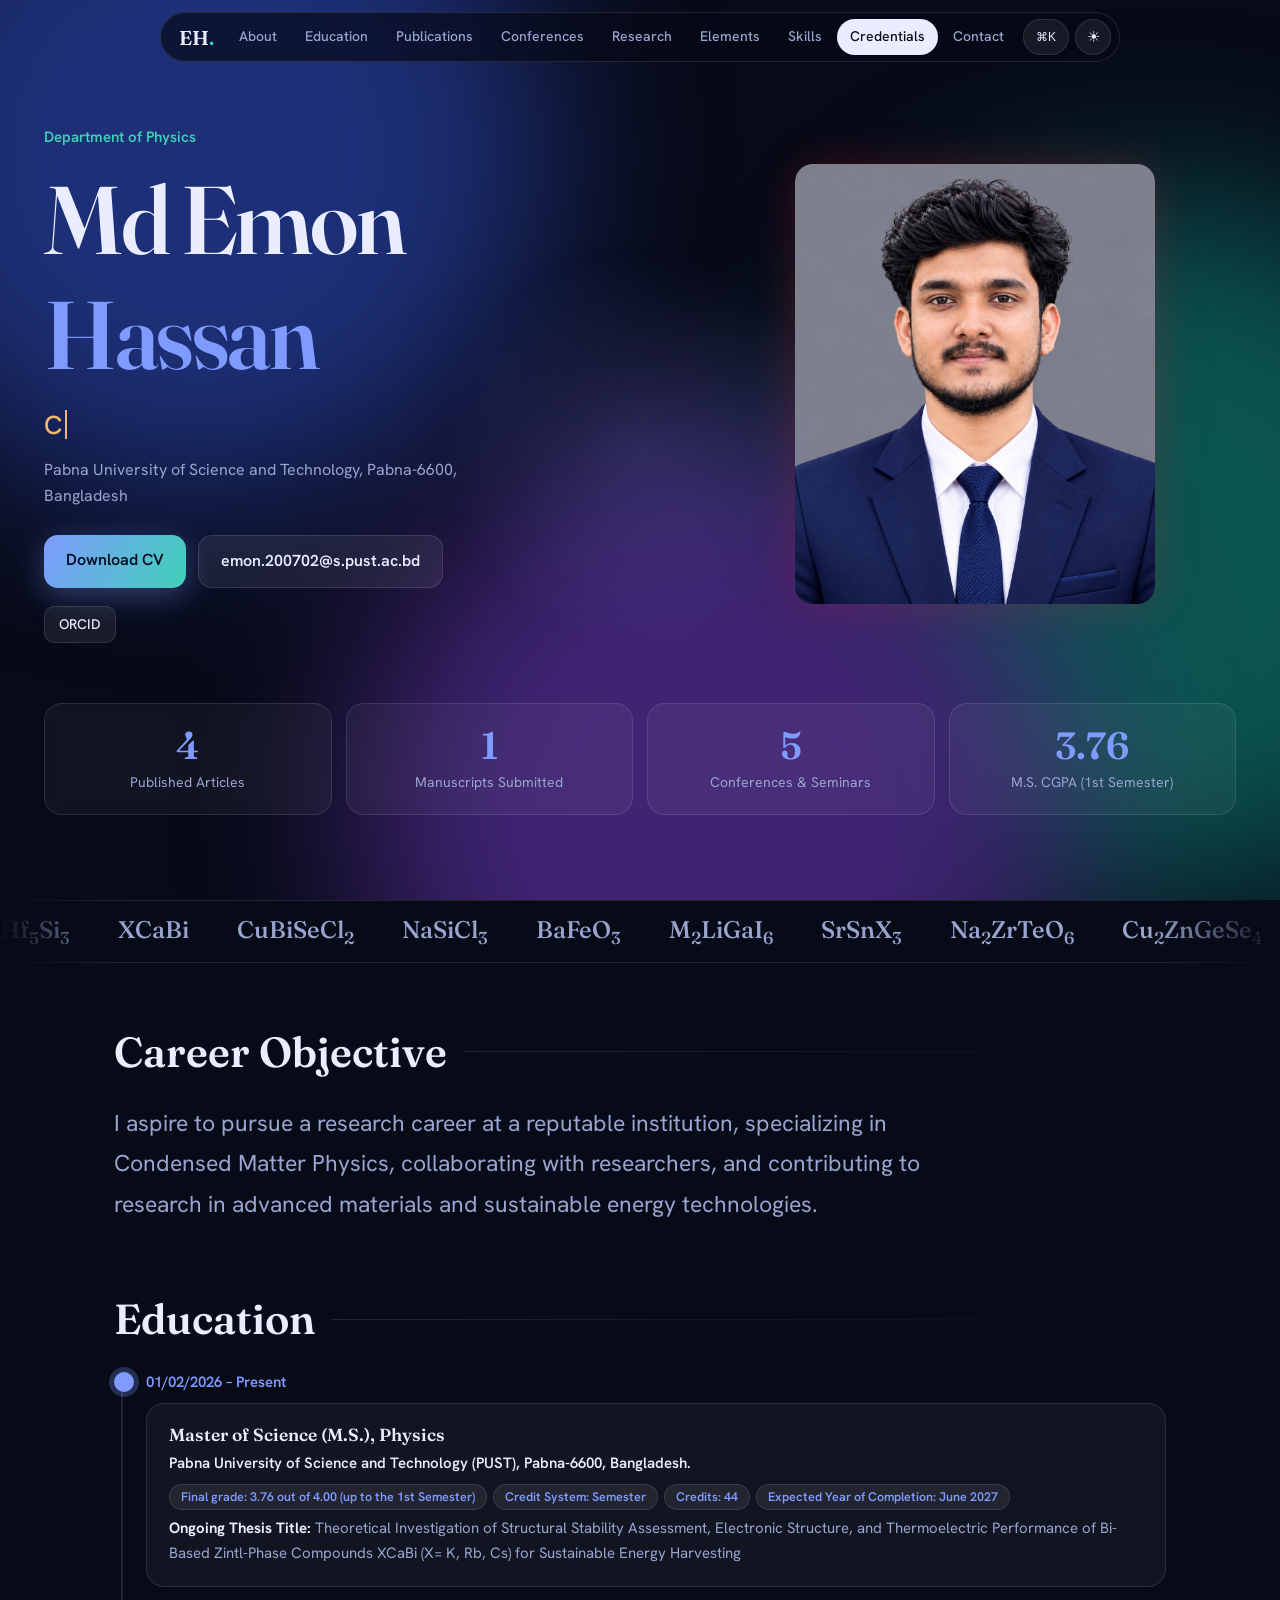
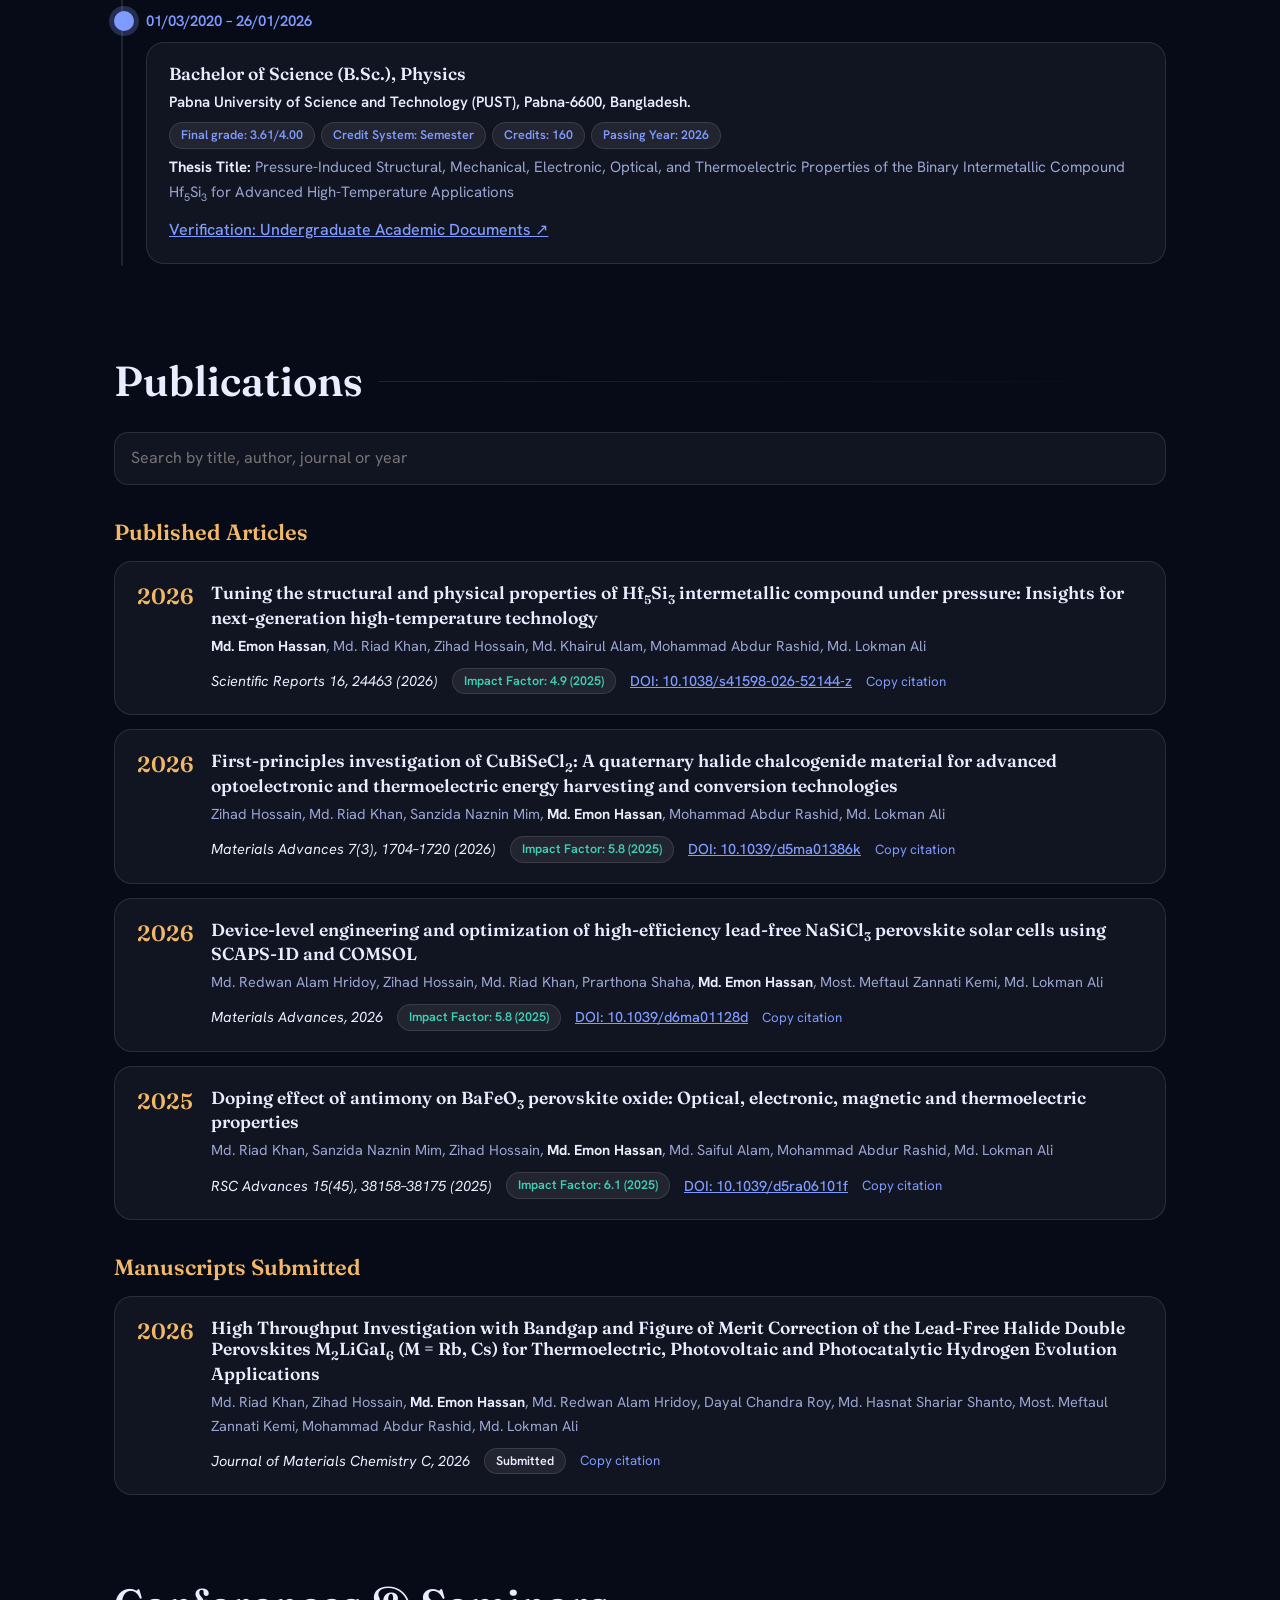
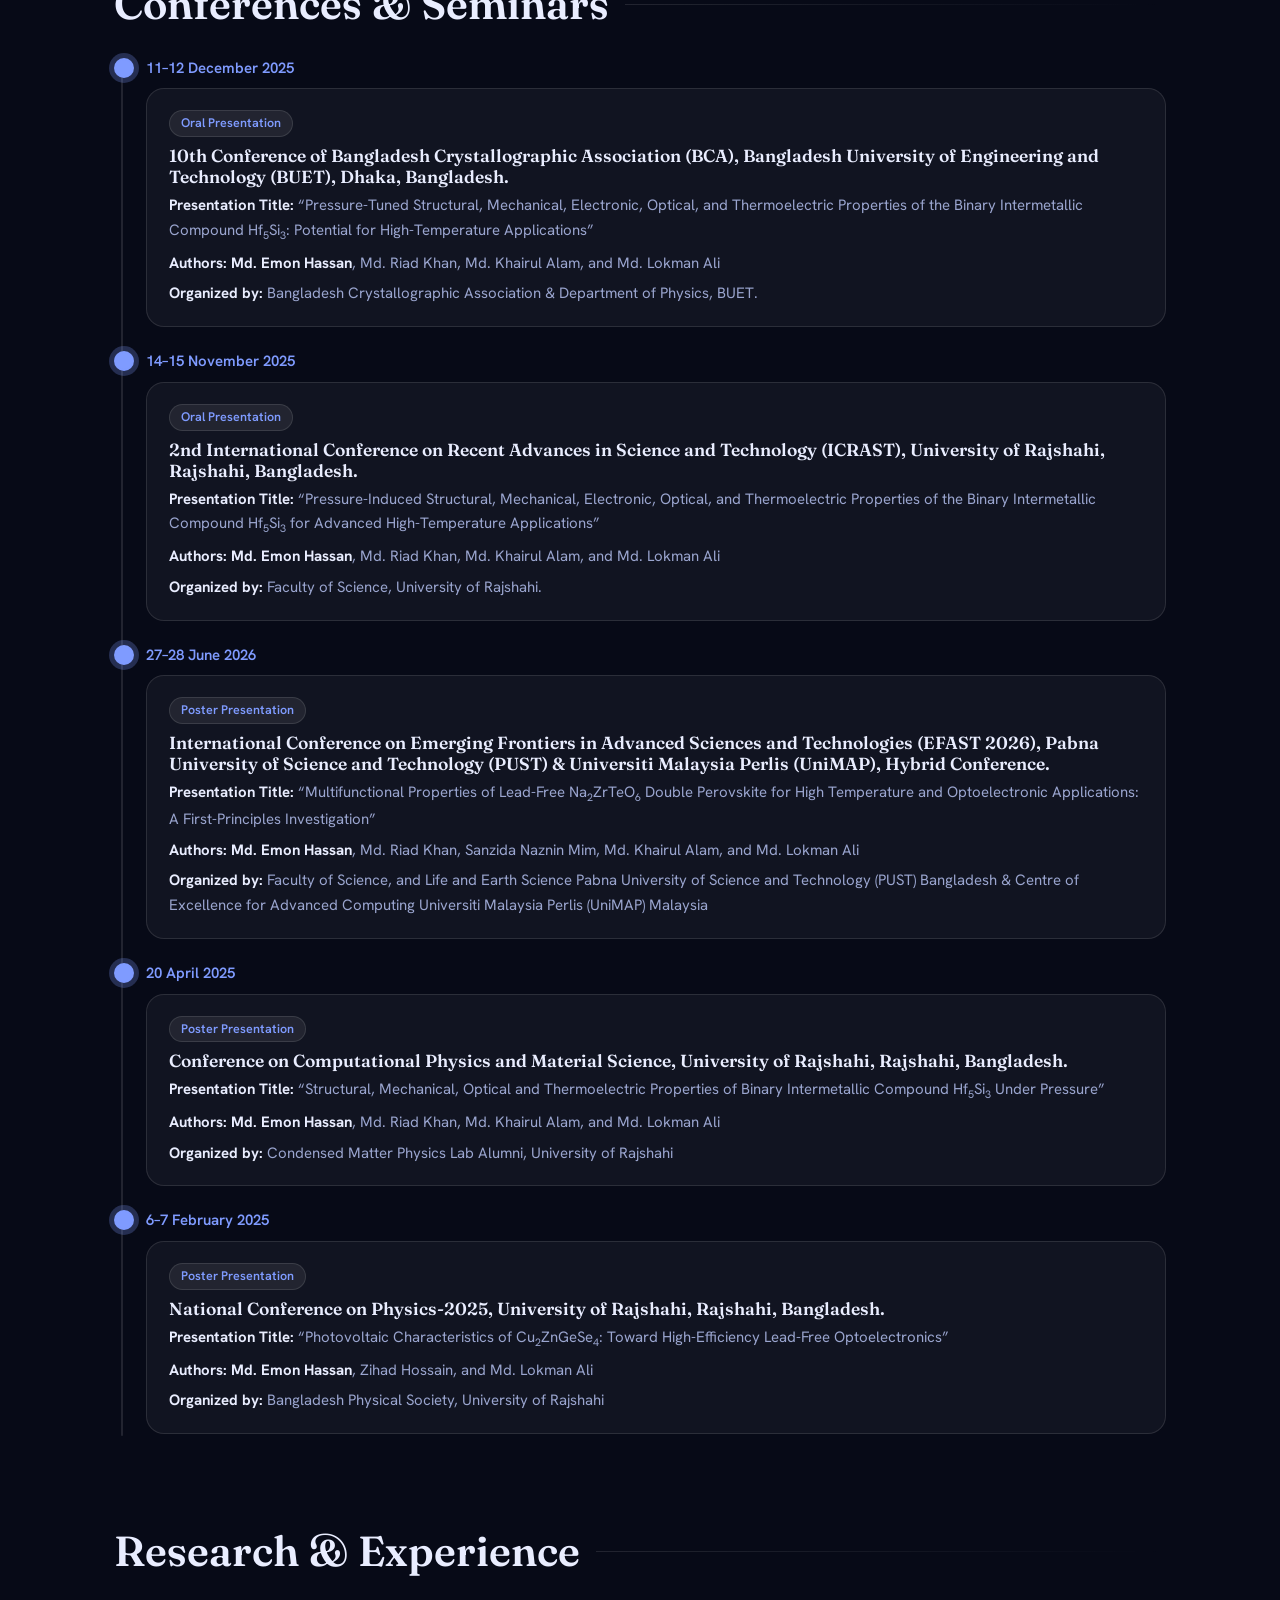
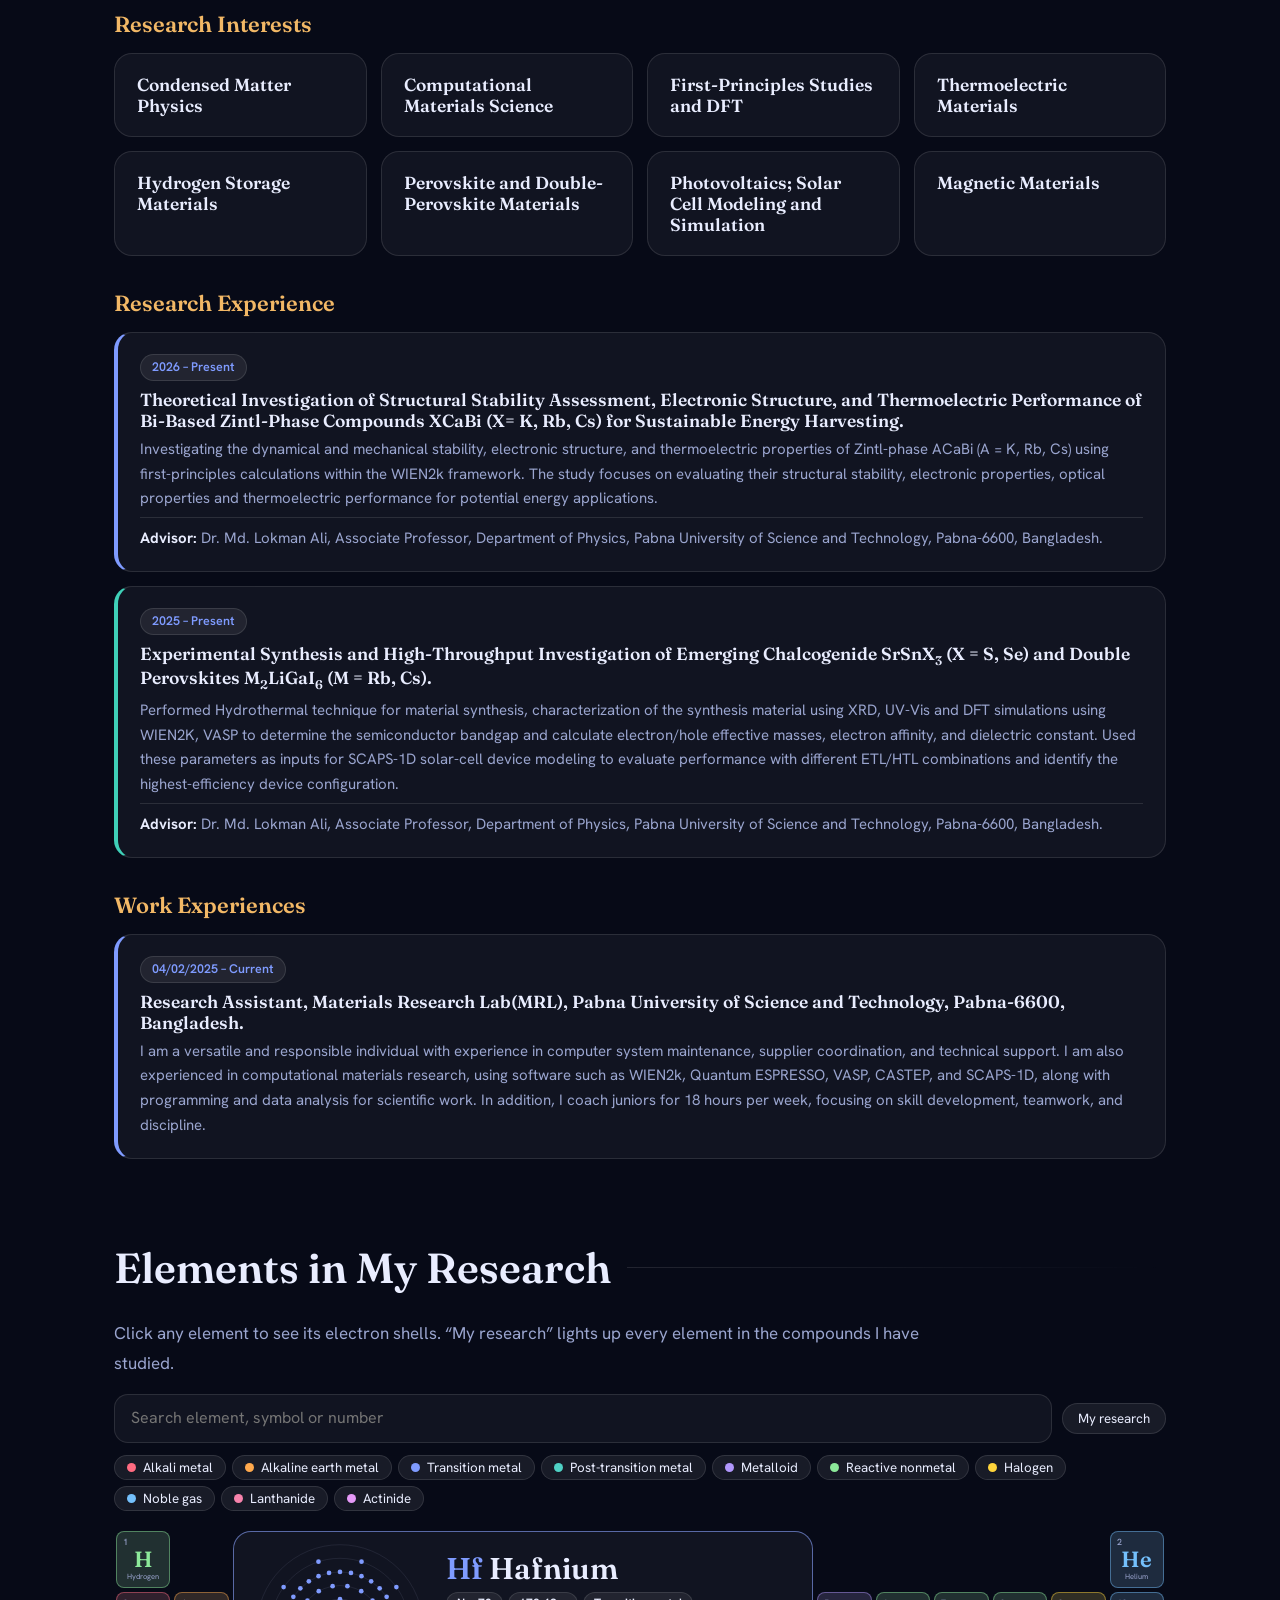
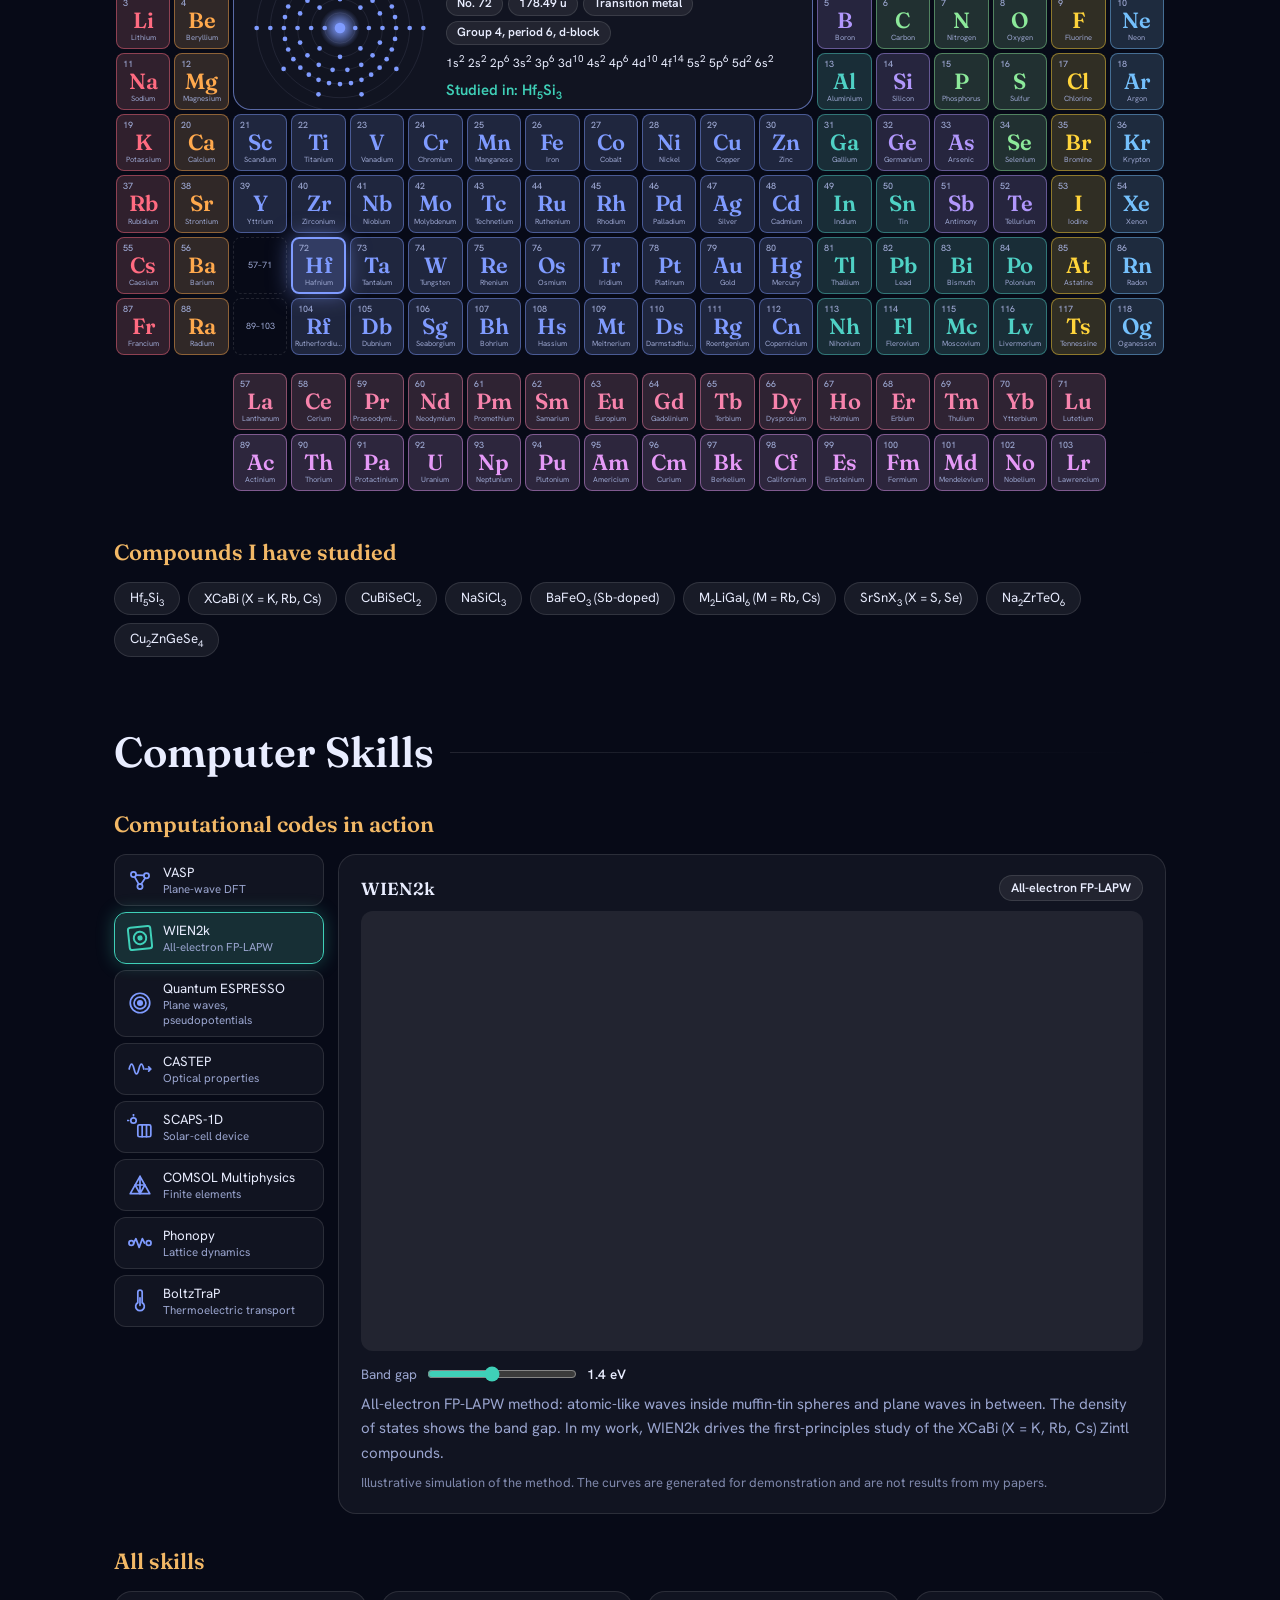
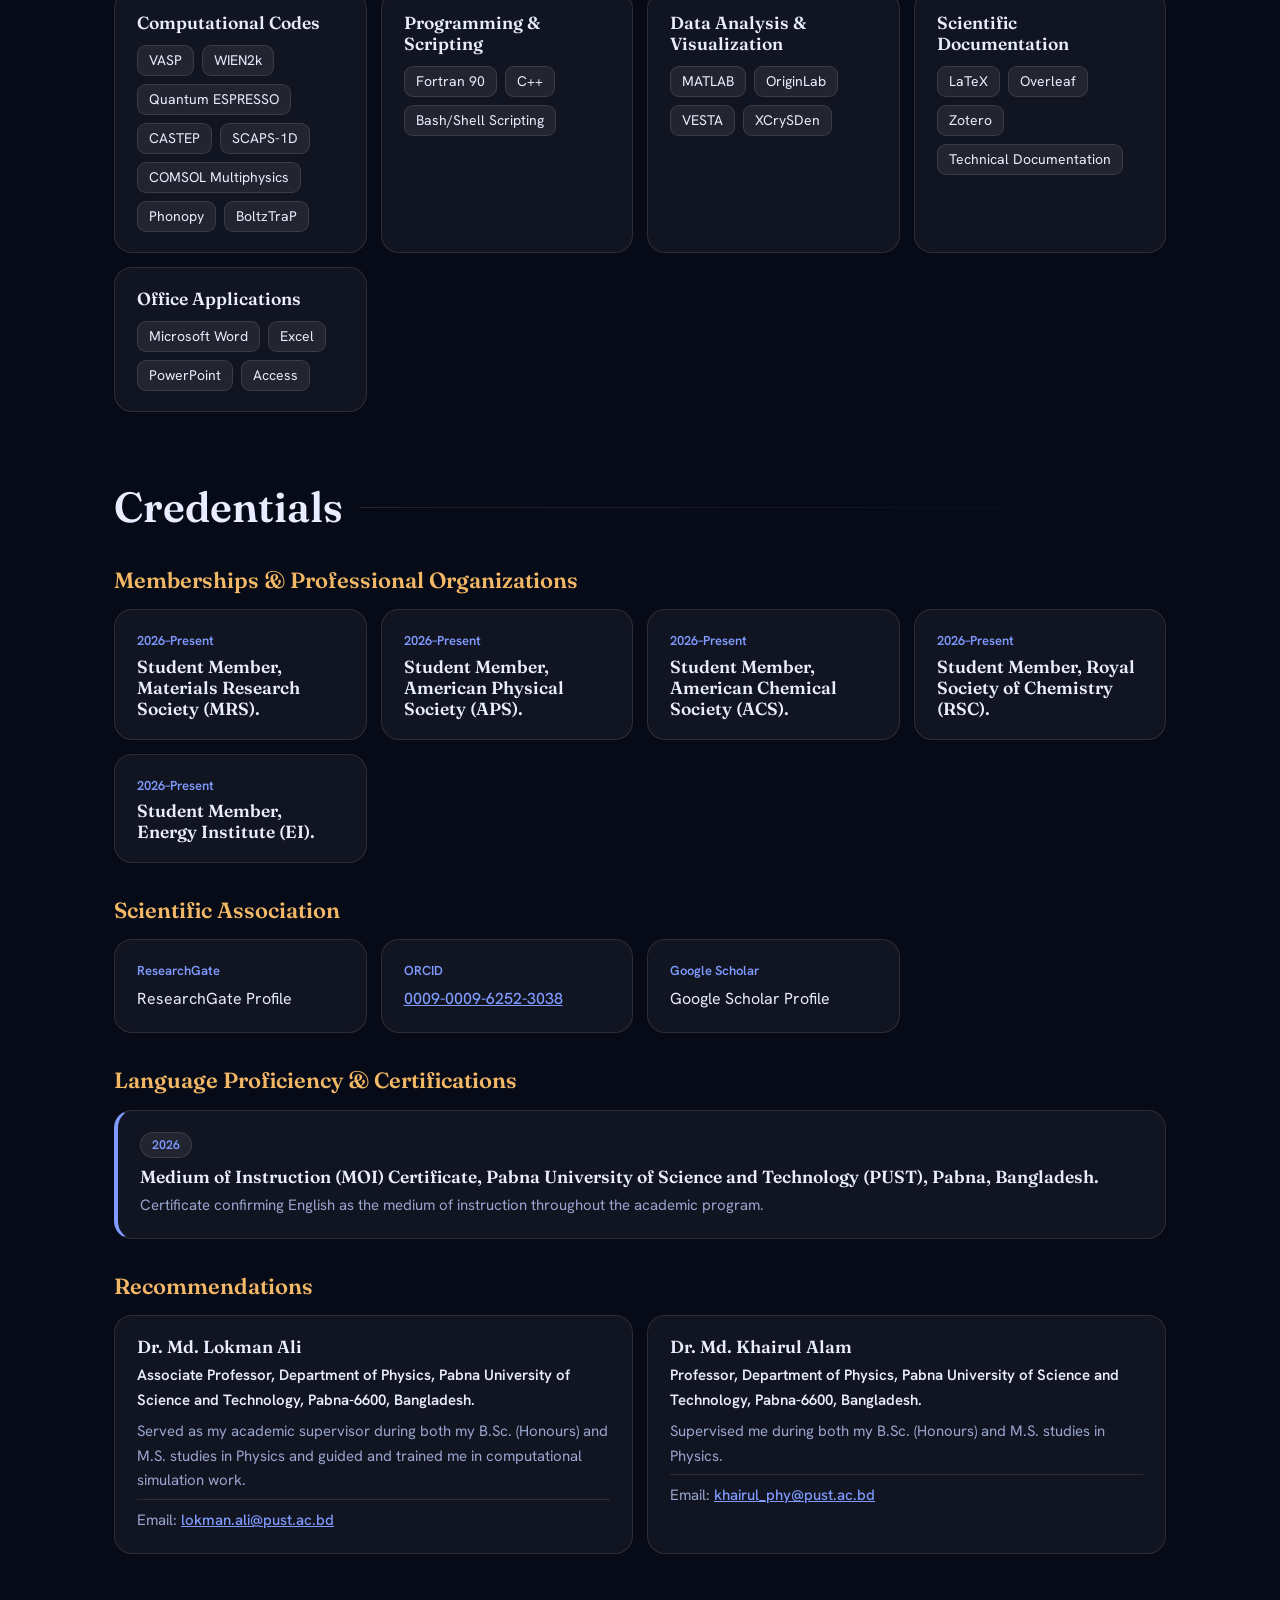
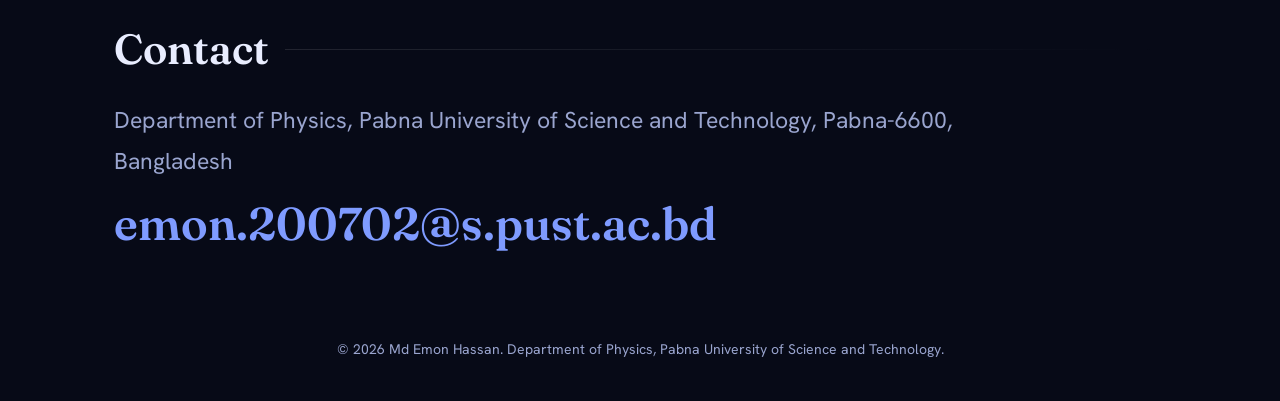
==== index.html @ 6d9a0e36 "Update index.html" ====
<!DOCTYPE html>
<html lang="en" data-theme="dark">
<head>
<meta charset="utf-8">
<meta name="viewport" content="width=device-width, initial-scale=1">
<title>Md Emon Hassan | Condensed Matter Physics Researcher</title>
<meta name="description" content="Md Emon Hassan: M.S. researcher in condensed matter physics at Pabna University of Science and Technology. First-principles studies of thermoelectric, perovskite and photovoltaic materials.">
<meta property="og:title" content="Md Emon Hassan | Condensed Matter Physics">
<meta property="og:description" content="First-principles studies of thermoelectric, perovskite and photovoltaic materials.">
<link rel="icon" href="data:image/svg+xml,<svg xmlns='http://www.w3.org/2000/svg' viewBox='0 0 100 100'><text y='.9em' font-size='90'>⚛️</text></svg>">
<link rel="preconnect" href="https://fonts.googleapis.com">
<link rel="preconnect" href="https://fonts.gstatic.com" crossorigin>
<link href="https://fonts.googleapis.com/css2?family=Fraunces:opsz,wght@9..144,500;9..144,600&family=Hanken+Grotesk:wght@400;500;600&display=swap" rel="stylesheet">
<script type="application/ld+json">{"@context":"https://schema.org","@type":"Person","name":"Md Emon Hassan","jobTitle":"Research Assistant","affiliation":{"@type":"CollegeOrUniversity","name":"Pabna University of Science and Technology"},"sameAs":["https://orcid.org/0009-0009-6252-3038"]}</script>
<style>
:root{--bg:#070a17;--card:rgba(255,255,255,.045);--soft:rgba(255,255,255,.07);--ink:#e9edff;--mute:#9aa5cf;--line:rgba(255,255,255,.11);--pri:#7f9bff;--teal:#3fd0b8;--amb:#f2b866;--glow:.5}
:root[data-theme=light]{--bg:#f3f6fc;--card:#fff;--soft:#eef2fa;--ink:#141a36;--mute:#566086;--line:#dbe2f0;--pri:#3556d8;--teal:#0f9d8a;--amb:#b8680c;--glow:.16}
*{box-sizing:border-box;margin:0}
html{scroll-behavior:smooth;scroll-padding-top:84px}
body{background:var(--bg);color:var(--ink);font:400 16px/1.65 "Hanken Grotesk",system-ui,sans-serif;overflow-x:hidden;transition:background .4s,color .4s}
a{color:inherit}
h1,h2,h3{font-family:Fraunces,Georgia,serif;font-weight:600;line-height:1.2}
sub{font-size:.72em}
::selection{background:var(--pri);color:#fff}
:focus-visible{outline:2px solid var(--pri);outline-offset:3px}

/* background + cursor + progress */
.au{position:fixed;inset:0;z-index:-1;overflow:hidden;opacity:var(--glow)}
.au i{position:absolute;width:55vmax;height:55vmax;border-radius:50%;filter:blur(90px);animation:drift 24s ease-in-out infinite alternate}
.au i:nth-child(1){background:#3556d8;top:-22%;left:-12%}
.au i:nth-child(2){background:#0f9d8a;right:-18%;top:22%;animation-duration:30s}
.au i:nth-child(3){background:#7a3fd0;bottom:-28%;left:28%;animation-duration:36s}
@keyframes drift{to{transform:translate(12vw,8vh) scale(1.2) rotate(40deg)}}
#cur{position:fixed;left:0;top:0;width:0;height:0;pointer-events:none;z-index:50}
#cur::before{content:"";position:absolute;width:440px;height:440px;margin:-220px 0 0 -220px;border-radius:50%;background:radial-gradient(circle,color-mix(in srgb,var(--pri) 16%,transparent),transparent 65%)}
#bar{position:fixed;top:0;left:0;right:0;height:3px;z-index:60;transform-origin:0 50%;transform:scaleX(0);background:linear-gradient(90deg,var(--pri),var(--teal),var(--amb))}

/* nav */
.top{position:fixed;top:12px;left:50%;transform:translateX(-50%);z-index:40;display:flex;align-items:center;gap:6px;max-width:calc(100% - 24px);padding:6px 8px 6px 18px;border-radius:99px;background:color-mix(in srgb,var(--bg) 68%,transparent);backdrop-filter:blur(16px);-webkit-backdrop-filter:blur(16px);border:1px solid var(--line)}
.brand{font:600 20px Fraunces,serif;text-decoration:none;margin-right:6px}.brand span{color:var(--teal)}
#menu{display:flex;gap:2px;overflow-x:auto;scrollbar-width:none;min-width:0}
#menu a{padding:6px 13px;border-radius:99px;text-decoration:none;font-size:14px;font-weight:500;color:var(--mute);white-space:nowrap;transition:.25s}
#menu a:hover{color:var(--ink)}#menu a.on{background:var(--ink);color:var(--bg)}
.ib{width:36px;height:36px;border-radius:50%;border:1px solid var(--line);background:var(--soft);color:var(--ink);cursor:pointer;font-size:15px;flex:none;transition:transform .4s}
.ib:hover{transform:rotate(180deg)}

/* hero */
@keyframes rise{from{opacity:0;transform:translateY(40px);filter:blur(8px)}}
@keyframes zoom{from{opacity:0;transform:scale(.6) rotate(-12deg)}}
.hero{min-height:100svh;display:grid;grid-template-columns:1.1fr .9fr;align-items:center;gap:30px;max-width:1240px;margin:auto;padding:110px 24px 70px}
.hl>*:not(h1){animation:rise .9s cubic-bezier(.2,.8,.2,1) .9s backwards}
.hl>.kick{animation-delay:.1s}
.kick{font-weight:600;font-size:15px;color:var(--teal)}
h1{font-size:clamp(46px,7.6vw,96px);margin:12px 0 12px;letter-spacing:-.025em}
.w{display:inline-block;white-space:nowrap}
.w:last-child .ch{color:var(--pri)}
.ch{display:inline-block;transition:transform .3s,color .3s;animation:rise 1s cubic-bezier(.2,.8,.2,1) backwards;animation-delay:calc(var(--i)*50ms + .25s)}
.ch:hover{transform:translateY(-10px) rotate(-5deg);color:var(--amb)}
.typ{font-weight:500;font-size:clamp(18px,2.3vw,26px);color:var(--amb);min-height:1.7em}
.caret{display:inline-block;width:2px;height:1.1em;background:var(--amb);margin-left:3px;vertical-align:-.18em;animation:bl 1s steps(1) infinite}
@keyframes bl{50%{opacity:0}}
.uni{color:var(--mute);margin-top:8px;max-width:470px}
.cta{display:flex;gap:12px;flex-wrap:wrap;margin-top:26px}
.btn{display:inline-block;padding:12px 22px;border-radius:14px;background:linear-gradient(120deg,var(--pri),var(--teal));color:#041022;font-weight:600;text-decoration:none;box-shadow:0 8px 30px color-mix(in srgb,var(--pri) 35%,transparent);transition:transform .2s ease-out,box-shadow .3s}
.btn:hover{box-shadow:0 12px 40px color-mix(in srgb,var(--teal) 50%,transparent)}
.btn.g{background:var(--soft);color:var(--ink);border:1px solid var(--line);box-shadow:none}
.chips{display:flex;flex-wrap:wrap;gap:8px;margin-top:18px}
.chips a{font-size:14px;font-weight:500;padding:6px 14px;border-radius:10px;background:var(--soft);border:1px solid var(--line);text-decoration:none;transition:.25s}
.chips a:hover{transform:translateY(-3px);border-color:var(--pri);color:var(--pri)}

/* Premium Atomic Portrait Hero */

.vis {
  position: relative;
  aspect-ratio: 1;
  max-width: 500px;
  width: 100%;
  margin: auto;
  display: grid;
  place-items: center;
  isolation: isolate;
  animation: zoom 1.4s cubic-bezier(.2,.8,.2,1) .3s backwards;
}

#lat {
  position: absolute;
  inset: 0;
  width: 100%;
  height: 100%;
  z-index: 1;
}

/* Background glow */
.vis::before {
  content: "";
  position: absolute;
  inset: 10%;
  border-radius: 50%;
  background: radial-gradient(
    circle,
    rgba(255, 25, 45, .25),
    rgba(130, 0, 20, .12) 50%,
    transparent 75%
  );
  filter: blur(28px);
  z-index: -1;
  animation: redGlow 4s ease-in-out infinite;
}

/* Your portrait */
.ph {
  position: relative;
  z-index: 3;
  width: 72%;
  height: 88%;
  aspect-ratio: auto;
  border-radius: 18px;
  object-fit: cover;
  object-position: center top;
  border: none;
  background: transparent;
  box-shadow: 0 0 45px rgba(255, 30, 50, .20);
  animation: fl 6s ease-in-out infinite;
}

@keyframes fl {
  50% { transform: translateY(-8px); }
}

/* Atomic orbital rings */
.ring {
  position: absolute;
  inset: 25%;
  border-radius: 50%;
  border: 2px solid rgba(255, 35, 55, .85);
  transform: rotate(-30deg) scaleY(.48);
  box-shadow: 0 0 12px rgba(255, 30, 50, .5);
  z-index: 2;
  animation: spin 18s linear infinite;
}

.ring.r2 {
  inset: 14%;
  border-color: rgba(255, 95, 65, .8);
  transform: rotate(55deg) scaleY(.48);
  animation-direction: reverse;
  animation-duration: 25s;
}

.ring::after {
  content: "";
  position: absolute;
  top: 0;
  left: 50%;
  width: 11px;
  height: 11px;
  border-radius: 50%;
  background: #ff394d;
  box-shadow: 0 0 12px #ff253b, 0 0 25px #ff253b;
}

@keyframes spin {
  to { rotate: 360deg; }
}

@keyframes redGlow {
  50% {
    opacity: .65;
    transform: scale(1.08);
  }
}

/* Mobile */
@media (max-width: 768px) {
  .vis {
    max-width: 360px;
  }

  .ph {
    width: 76%;
    height: 88%;
  }
}

.stats{grid-column:1/-1;display:grid;grid-template-columns:repeat(4,1fr);gap:14px}
.stats div{padding:18px 14px;border-radius:18px;background:var(--card);border:1px solid var(--line);backdrop-filter:blur(8px);text-align:center}
.stats b{display:block;font:600 38px Fraunces,serif;color:var(--pri)}
.stats span{font-size:14px;color:var(--mute)}

/* sections */
main{max-width:1100px;margin:auto;padding:0 24px}
.s{padding:64px 0 6px}
.s>h2{font-size:clamp(28px,4vw,42px);margin-bottom:26px;display:flex;align-items:center;gap:16px}
.s>h2::after{content:"";flex:1;height:1px;background:linear-gradient(90deg,var(--line),transparent)}
.sub{font-size:22px;margin:34px 0 16px;color:var(--amb)}
.lead{font-size:clamp(18px,2.2vw,23px);color:var(--mute);line-height:1.75;max-width:860px}
[data-r]:not(.in){opacity:0}
.in{animation:rv .9s cubic-bezier(.2,.8,.2,1) backwards;animation-delay:calc(var(--d,0)*80ms)}
@keyframes rv{from{opacity:0;transform:translateY(34px) scale(.97);filter:blur(6px)}}

/* cards: spotlight + tilt */
.sp{position:relative;overflow:hidden;background:var(--card);border:1px solid var(--line);border-radius:18px;padding:20px 22px;transition:border-color .3s,transform .2s ease-out}
.sp::after{content:"";position:absolute;inset:0;border-radius:inherit;pointer-events:none;opacity:0;transition:opacity .3s;background:radial-gradient(320px circle at var(--mx,50%) var(--my,50%),color-mix(in srgb,var(--pri) 20%,transparent),transparent 70%)}
.sp:hover{border-color:color-mix(in srgb,var(--pri) 60%,var(--line))}.sp:hover::after{opacity:1}
.grid{display:grid;grid-template-columns:repeat(auto-fill,minmax(240px,1fr));gap:14px}
.grid2{display:grid;grid-template-columns:repeat(auto-fit,minmax(320px,1fr));gap:14px}
.sp h3{font-size:17.5px}
.sp small{display:block;font-size:13px;font-weight:600;color:var(--pri);margin-bottom:4px}
.sp p,.o{font-size:15px;color:var(--mute);margin-top:6px}.o{font-weight:600;color:var(--ink)}
.sp p b{color:var(--ink)}
.job{margin-bottom:14px;border-left:4px solid var(--pri)}.job:nth-child(even){border-left-color:var(--teal)}
.adv{border-top:1px solid var(--line);padding-top:8px}
.pill{display:inline-block;margin:8px 6px 0 0;font-size:12.5px;font-weight:600;padding:2px 11px;border-radius:99px;background:var(--soft);border:1px solid var(--line)}
.pill.g{color:var(--teal)}.pill.p{color:var(--pri)}
a.lnk,.sp a{color:var(--pri);font-weight:500}
.lnk{display:inline-block;margin-top:10px}

/* timeline that draws itself on scroll */
.tl{list-style:none;padding:0 0 0 32px;position:relative}
.tl::before,.tl::after{content:"";position:absolute;left:7px;top:8px;width:2px;border-radius:2px}
.tl::before{bottom:20px;background:var(--line)}
.tl::after{height:calc((100% - 28px)*var(--p,0));background:linear-gradient(var(--pri),var(--teal));box-shadow:0 0 14px var(--pri)}
.tl li{position:relative;padding-bottom:22px}
.tl li::before{content:"";position:absolute;left:-32px;top:2px;width:16px;height:16px;border-radius:50%;background:var(--bg);border:2px solid var(--pri);transition:.5s .3s}
.tl li.in::before{background:var(--pri);box-shadow:0 0 0 5px color-mix(in srgb,var(--pri) 25%,transparent)}
.tl .d{font-weight:600;font-size:15px;color:var(--pri);margin-bottom:8px}

/* publications */
.tools input{width:100%;padding:12px 16px;border-radius:14px;border:1px solid var(--line);background:var(--card);color:var(--ink);font:inherit;transition:border-color .3s,box-shadow .3s}
.tools input:focus{outline:0;border-color:var(--pri);box-shadow:0 0 0 4px color-mix(in srgb,var(--pri) 22%,transparent)}
.pub{display:grid;grid-template-columns:60px 1fr;gap:14px;margin-bottom:14px}
.pub .y{font:600 22px Fraunces,serif;color:var(--amb)}
.pub h3{font-size:17.5px;margin-bottom:6px}
.pub .a{font-size:14.5px;color:var(--mute)}.pub .a b{color:var(--ink)}
.pub .m{margin-top:10px;display:flex;flex-wrap:wrap;gap:6px 14px;align-items:center;font-size:14.5px}
.pub .m .pill{margin:0}
.pub button{color:var(--pri);font:500 14.5px inherit;font-family:inherit;background:none;border:0;cursor:pointer;padding:0}
.empty{color:var(--mute)}

/* skills */
.tags{display:flex;flex-wrap:wrap;gap:8px;margin-top:12px}
.tags span{background:var(--soft);border:1px solid var(--line);border-radius:9px;padding:3px 11px;font-size:14px;opacity:0;transform:scale(.6)}
.in .tags span{opacity:1;transform:none;transition:opacity .4s,transform .5s cubic-bezier(.3,1.7,.5,1);transition-delay:calc(var(--j)*70ms + .3s)}

/* contact + footer */
.big{font:600 clamp(22px,4vw,46px) Fraunces,serif;color:var(--pri);word-break:break-all;text-decoration:none;background:linear-gradient(var(--teal),var(--teal)) 0 100%/0 3px no-repeat;transition:background-size .5s}
.big:hover{background-size:100% 3px}
footer{text-align:center;color:var(--mute);font-size:14px;padding:70px 20px 40px}

@media(max-width:900px){.hero{grid-template-columns:1fr;padding-top:100px}.vis{max-width:380px}.stats{grid-template-columns:repeat(2,1fr)}}
@media(max-width:620px){.pub{grid-template-columns:1fr;gap:2px}.brand{display:none}.top{padding-left:8px}.grid2{grid-template-columns:1fr}}
@media(pointer:coarse){#cur{display:none}}
@media(prefers-reduced-motion:reduce){html{scroll-behavior:auto}*{animation:none!important;transition:none!important}[data-r]{opacity:1!important}.tags span{opacity:1;transform:none}}

/* marquee */
.mq{overflow:hidden;border-block:1px solid var(--line);padding:14px 0;-webkit-mask-image:linear-gradient(90deg,transparent,#000 10%,#000 90%,transparent);mask-image:linear-gradient(90deg,transparent,#000 10%,#000 90%,transparent)}
#mq{display:flex;width:max-content;animation:mq 45s linear infinite}#mq:hover{animation-play-state:paused}
#mq div{display:flex;gap:48px;padding-right:48px}
#mq span{font:500 24px Fraunces,serif;color:var(--mute);white-space:nowrap;transition:color .3s}#mq span:hover{color:var(--teal)}
@keyframes mq{to{transform:translateX(-50%)}}

/* periodic table */
.ptools{display:flex;gap:10px;flex-wrap:wrap;align-items:center;margin-bottom:12px}
.ptools input{flex:1;min-width:210px;padding:10px 16px;border-radius:14px;border:1px solid var(--line);background:var(--card);color:var(--ink);font:inherit}
.ptools input:focus{outline:0;border-color:var(--pri)}
.fb{border:1px solid var(--line);background:var(--soft);color:var(--ink);border-radius:99px;padding:6px 15px;font:500 14px inherit;font-family:inherit;cursor:pointer;transition:.25s}
.fb:hover,.fb.on{border-color:var(--teal);color:var(--teal);box-shadow:0 0 16px color-mix(in srgb,var(--teal) 35%,transparent)}
#leg{display:flex;flex-wrap:wrap;gap:6px;margin-bottom:12px}
#leg button{display:flex;gap:7px;align-items:center;border:1px solid var(--line);background:var(--soft);color:var(--ink);border-radius:99px;padding:3px 12px;font:500 12.5px inherit;font-family:inherit;cursor:pointer;transition:.25s}
#leg button::before{content:"";width:9px;height:9px;border-radius:50%;background:var(--c)}
#leg button.on{border-color:var(--c);box-shadow:0 0 14px color-mix(in srgb,var(--c) 55%,transparent)}
.pt{display:grid;grid-template-columns:repeat(18,minmax(48px,1fr));grid-template-rows:repeat(7,auto) 10px repeat(2,auto);gap:4px;min-width:900px;padding:8px 2px 14px}
#pt-wrap{overflow-x:auto}
.el{grid-row:var(--r);grid-column:var(--cl);aspect-ratio:1/1.05;display:flex;flex-direction:column;align-items:center;justify-content:center;border-radius:8px;border:1px solid color-mix(in srgb,var(--c) 45%,transparent);background:color-mix(in srgb,var(--c) 13%,var(--card));color:var(--ink);cursor:pointer;padding:1px;font-family:inherit;position:relative;transition:transform .15s ease-out,opacity .3s,box-shadow .3s,background .3s}
.el i{font:500 9px/1 "Hanken Grotesk";font-style:normal;color:var(--mute);align-self:flex-start;margin-left:5px}
.el b{font:600 clamp(15px,1.8vw,22px)/1.1 Fraunces,serif;color:var(--c)}
.el small{font-size:7.5px;color:var(--mute);max-width:94%;overflow:hidden;text-overflow:ellipsis;white-space:nowrap}
.el:hover,.el.sel{background:color-mix(in srgb,var(--c) 30%,var(--card));box-shadow:0 0 22px color-mix(in srgb,var(--c) 55%,transparent);z-index:3}
.el.sel{border-color:var(--c);border-width:2px}
.el.dim{opacity:.14}
.el.mine::after{content:"";position:absolute;inset:-2px;border-radius:10px;border:2px solid var(--c);pointer-events:none;animation:pulse 1.8s ease-out infinite}
@keyframes pulse{from{opacity:.9;transform:scale(1)}to{opacity:0;transform:scale(1.4)}}
.pt.in .el{animation:pop .7s cubic-bezier(.2,.8,.2,1) backwards;animation-delay:calc(var(--k)*20ms)}
@keyframes pop{from{opacity:0;transform:scale(.3) rotate(-20deg)}}
:root[data-theme=light] .el b{filter:brightness(.72) saturate(1.3)}
.gap{grid-row:var(--r);grid-column:var(--cl);display:grid;place-items:center;border:1px dashed var(--line);border-radius:8px;font-size:9px;color:var(--mute)}
.det{grid-area:1/3/4/13;contain:size;overflow:auto;display:grid;grid-template-columns:176px 1fr;gap:18px;align-items:center;padding:8px 18px;border-color:color-mix(in srgb,var(--c,var(--pri)) 55%,var(--line))}
.det>*{animation:rv .6s cubic-bezier(.2,.8,.2,1) backwards}
.bohr svg{width:176px;height:auto;display:block;color:var(--mute)}
.orb{transform-origin:150px 150px;transform-box:view-box;animation:spin linear infinite}
.det h3{font-size:clamp(20px,2.6vw,30px)}
.det .pill{margin:5px 5px 0 0;font-size:12px;padding:1px 10px}
.cfg{font-size:12px!important;line-height:1.5;color:var(--ink)!important}
.used{color:var(--teal)!important;font-weight:600}
#comp{display:flex;flex-wrap:wrap;gap:8px;margin-top:6px}

/* command palette */
#kb{width:auto;padding:0 12px;border-radius:99px;font-size:12px}#kb:hover{transform:none}
#pal{position:fixed;inset:0;z-index:80;display:grid;place-items:start center;padding-top:16vh;background:rgba(3,6,18,.62);backdrop-filter:blur(6px)}
#pal[hidden]{display:none}
.pbox{width:min(560px,92vw);background:var(--bg);border:1px solid var(--line);border-radius:18px;box-shadow:0 30px 80px rgba(0,0,0,.5);overflow:hidden;animation:rv .3s}
#pi{width:100%;padding:16px 20px;background:none;border:0;border-bottom:1px solid var(--line);color:var(--ink);font:inherit;font-size:17px;outline:0}
#pl{list-style:none;padding:8px}
#pl li{padding:10px 14px;border-radius:10px;cursor:pointer;color:var(--mute)}
#pl li.on{background:var(--soft);color:var(--ink)}
@media(max-width:620px){.det{grid-template-columns:1fr}.bohr{display:none}}

/* computational lab */
.lab{display:grid;grid-template-columns:210px 1fr;gap:14px;align-items:start}
.tabs{display:flex;flex-direction:column;gap:6px}
.tabs button{display:flex;align-items:center;gap:10px;text-align:left;padding:9px 12px;border-radius:12px;border:1px solid var(--line);background:var(--card);color:var(--ink);cursor:pointer;font:500 14px inherit;font-family:inherit;transition:.25s}
.tabs button:hover{border-color:var(--pri)}
.tabs svg{width:26px;height:26px;flex:none;color:var(--pri);transition:.25s}
.tabs small{display:block;font-size:11.5px;color:var(--mute);font-weight:400}
.tabs button.on{border-color:var(--teal);background:color-mix(in srgb,var(--teal) 14%,var(--card));box-shadow:0 0 18px color-mix(in srgb,var(--teal) 30%,transparent)}
.tabs button.on svg{color:var(--teal);transform:scale(1.15) rotate(-6deg)}
.shead{display:flex;justify-content:space-between;align-items:center;gap:10px;flex-wrap:wrap}
#sim{width:100%;aspect-ratio:16/9;display:block;margin-top:10px;border-radius:12px;background:var(--soft)}
.ctl{display:flex;flex-wrap:wrap;gap:8px 24px;margin-top:12px}
.ctl label{font-size:13.5px;color:var(--mute);display:flex;align-items:center;gap:10px}
.ctl b{color:var(--ink);min-width:3.4em;font-weight:600}
.ctl input{accent-color:var(--teal);width:150px}
.note{font-size:13px!important;opacity:.8}
@media(max-width:860px){.lab{grid-template-columns:1fr}.tabs{flex-direction:row;overflow-x:auto}.tabs button{flex:none}.tabs small{display:none}}

</style>
</head>
<body>
<div class="au"><i></i><i></i><i></i></div><div id="cur"></div><div id="bar"></div>
<header class="top">
  <a class="brand" href="#top">EH<span>.</span></a>
  <nav id="menu" aria-label="Sections"><a href="#about">About</a><a href="#education">Education</a><a href="#publications">Publications</a><a href="#conferences">Conferences</a><a href="#research">Research</a><a href="#elements">Elements</a><a href="#skills">Skills</a><a href="#more">Credentials</a><a href="#contact">Contact</a></nav>
  <button class="ib" id="kb" aria-label="Open command palette" title="Ctrl+K">⌘K</button><button class="ib" id="theme" aria-label="Switch colour theme">☀</button>
</header>

<section class="hero" id="top">
  <div class="hl">
    <p class="kick" id="kick"></p>
    <h1 id="name"></h1>
    <p class="typ"><span id="typ"></span><i class="caret"></i></p>
    <p class="uni" id="uni"></p>
    <div class="cta"><a class="btn" id="cv" download>Download CV</a><a class="btn g" id="mail"></a></div>
    <div class="chips" id="links"></div>
  </div>
  <div class="vis"><canvas id="lat" aria-hidden="true"></canvas><div class="ring"></div><div class="ring r2"></div><img class="ph" id="photo" alt=""></div>
  <div class="stats" id="stats"></div>
</section>

<div class="mq" aria-hidden="true"><div id="mq"></div></div>
<main>
  <section class="s" id="about"><h2 data-r><span class="sc">Career Objective</span></h2><p class="lead" id="obj" data-r></p></section>
  <section class="s" id="education"><h2 data-r><span class="sc">Education</span></h2><ul class="tl" id="edu"></ul></section>
  <section class="s" id="publications"><h2 data-r><span class="sc">Publications</span></h2>
    <div class="tools" data-r><input id="q" type="search" placeholder="Search by title, author, journal or year" aria-label="Search publications"></div>
    <h3 class="sub">Published Articles</h3><div id="pubs"></div>
    <h3 class="sub">Manuscripts Submitted</h3><div id="subm"></div>
  </section>
  <section class="s" id="conferences"><h2 data-r><span class="sc">Conferences &amp; Seminars</span></h2><ul class="tl" id="tk"></ul></section>
  <section class="s" id="research"><h2 data-r><span class="sc">Research &amp; Experience</span></h2>
    <h3 class="sub">Research Interests</h3><div class="grid" id="ints"></div>
    <h3 class="sub">Research Experience</h3><div id="res"></div>
    <h3 class="sub">Work Experiences</h3><div id="work"></div>
  </section>
  <section class="s" id="elements"><h2 data-r><span class="sc">Elements in My Research</span></h2>
    <p class="lead" data-r style="font-size:17px;margin-bottom:16px">Click any element to see its electron shells. “My research” lights up every element in the compounds I have studied.</p>
    <div class="ptools" data-r><input id="eq" type="search" placeholder="Search element, symbol or number" aria-label="Search elements"><button class="fb" id="mine">My research</button></div>
    <div id="leg" data-r></div>
    <div id="pt-wrap"><div class="pt" id="pt" data-r></div></div>
    <h3 class="sub">Compounds I have studied</h3><div id="comp" data-r></div>
  </section>
  <section class="s" id="skills"><h2 data-r><span class="sc">Computer Skills</span></h2>
    <h3 class="sub">Computational codes in action</h3>
    <div class="lab" data-r><div class="tabs" id="tabs" role="tablist" aria-label="Computational codes"></div>
      <div class="stage sp"><div class="shead"><h3 id="stn"></h3><span class="pill" id="sts" style="margin:0"></span></div>
        <canvas id="sim" role="img" aria-label="Live simulation of the selected computational code"></canvas>
        <div class="ctl" id="ctl"></div><p id="std"></p><p class="note">Illustrative simulation of the method. The curves are generated for demonstration and are not results from my papers.</p></div></div>
    <h3 class="sub">All skills</h3><div class="grid" id="sk"></div></section>
  <section class="s" id="more"><h2 data-r><span class="sc">Credentials</span></h2>
    <h3 class="sub">Memberships &amp; Professional Organizations</h3><div class="grid" id="mem"></div>
    <h3 class="sub">Scientific Association</h3><div class="grid" id="assoc"></div>
    <h3 class="sub">Language Proficiency &amp; Certifications</h3><div id="cert"></div>
    <h3 class="sub">Recommendations</h3><div class="grid2" id="refs"></div>
  </section>
  <section class="s" id="contact"><h2 data-r><span class="sc">Contact</span></h2><p class="lead" id="addr" data-r></p><p data-r style="margin-top:14px"><a class="big" id="cMail"></a></p><p class="lead" id="priv" data-r style="margin-top:10px;font-size:16px"></p></section>
</main>
<footer>© <span id="yr"></span> <span id="fName"></span>. <span id="fText"></span></footer>

<div id="pal" hidden><div class="pbox"><input id="pi" placeholder="Jump to a section, an element, or type cv / theme" aria-label="Command palette"><ul id="pl"></ul></div></div>
<script>
/* =====================================================================
   CONTENT.JS - website er shob lekha ekhane (CV er hubohu lekha).
   Shudhu "quotes" er bhitore edit korun. Comma (,) ar bracket [ ] { } muchben na.
   Formula normal likhun (Hf5Si3), site nijei subscript korbe.
   LinkedIn / ResearchGate / Google Scholar er link LINKS e "" er jaygay paste korun.
   ===================================================================== */

/* true dile Date of Birth, phone number ar referee der phone site e dekhabe.
   Public site e false rakha nirapod. */
const SHOW_PRIVATE = false;

const PROFILE = {
  name: "Md Emon Hassan",
  author: "Md. Emon Hassan",           // publication e ei nam bold hobe
  pageTitle: "Md Emon Hassan | Condensed Matter Physics Researcher",
  roles: ["Condensed Matter Physics", "Computational Materials Science", "First-Principles Studies and DFT", "Thermoelectric Materials", "Photovoltaics; Solar Cell Modeling and Simulation"],
  affil: "Department of Physics",
  univ: "Pabna University of Science and Technology, Pabna-6600, Bangladesh",
  email: "emon.200702@s.pust.ac.bd",
  phone: "+880 1707521785",
  dob: "18/12/2001",
  cgpa: "3.76",
  photo: "assets/profile.png",
  cv: "assets/Emon_Hassan_CV.pdf",
  objective: "I aspire to pursue a research career at a reputable institution, specializing in Condensed Matter Physics, collaborating with researchers, and contributing to research in advanced materials and sustainable energy technologies."
};

/* [label, text, link]  link "" hole button hide hoye jabe */
const LINKS = [
  ["LinkedIn", "LinkedIn", ""],
  ["ResearchGate", "ResearchGate Profile", ""],
  ["ORCID", "0009-0009-6252-3038", "https://orcid.org/0009-0009-6252-3038"],
  ["Google Scholar", "Google Scholar Profile", ""]
];

const EDU = [
  {
    d: "01/02/2026 – Present",
    deg: "Master of Science (M.S.), Physics",
    pl: "Pabna University of Science and Technology (PUST), Pabna-6600, Bangladesh.",
    m: ["Final grade: 3.76 out of 4.00 (up to the 1st Semester)", "Credit System: Semester", "Credits: 44", "Expected Year of Completion: June 2027"],
    tl: "Ongoing Thesis Title",
    th: "Theoretical Investigation of Structural Stability Assessment, Electronic Structure, and Thermoelectric Performance of Bi-Based Zintl-Phase Compounds XCaBi (X= K, Rb, Cs) for Sustainable Energy Harvesting"
  },
  {
    d: "01/03/2020 – 26/01/2026",
    deg: "Bachelor of Science (B.Sc.), Physics",
    pl: "Pabna University of Science and Technology (PUST), Pabna-6600, Bangladesh.",
    m: ["Final grade: 3.61/4.00", "Credit System: Semester", "Credits: 160", "Passing Year: 2026"],
    tl: "Thesis Title",
    th: "Pressure-Induced Structural, Mechanical, Electronic, Optical, and Thermoelectric Properties of the Binary Intermetallic Compound Hf5Si3 for Advanced High-Temperature Applications",
    v: ["Undergraduate Academic Documents", "https://drive.google.com/drive/folders/1oRBnwqciNwdWACJRIq?usp=sharing"]
  }
];

/* y year | t title | a authors | j journal | doi | i impact factor | s:1 = submitted manuscript
   Notun paper ekdom upore copy kore boshan. */
const PUBS = [
  {
    y: 2026,
    t: "Tuning the structural and physical properties of Hf5Si3 intermetallic compound under pressure: Insights for next-generation high-temperature technology",
    a: "Md. Emon Hassan, Md. Riad Khan, Zihad Hossain, Md. Khairul Alam, Mohammad Abdur Rashid, Md. Lokman Ali",
    j: "Scientific Reports 16, 24463 (2026)",
    doi: "10.1038/s41598-026-52144-z", i: "4.9"
  },
  {
    y: 2026,
    t: "First-principles investigation of CuBiSeCl2: A quaternary halide chalcogenide material for advanced optoelectronic and thermoelectric energy harvesting and conversion technologies",
    a: "Zihad Hossain, Md. Riad Khan, Sanzida Naznin Mim, Md. Emon Hassan, Mohammad Abdur Rashid, Md. Lokman Ali",
    j: "Materials Advances 7(3), 1704–1720 (2026)",
    doi: "10.1039/d5ma01386k", i: "5.8"
  },
  {
    y: 2026,
    t: "Device-level engineering and optimization of high-efficiency lead-free NaSiCl3 perovskite solar cells using SCAPS-1D and COMSOL",
    a: "Md. Redwan Alam Hridoy, Zihad Hossain, Md. Riad Khan, Prarthona Shaha, Md. Emon Hassan, Most. Meftaul Zannati Kemi, Md. Lokman Ali",
    j: "Materials Advances, 2026",
    doi: "10.1039/d6ma01128d", i: "5.8"
  },
  {
    y: 2025,
    t: "Doping effect of antimony on BaFeO3 perovskite oxide: Optical, electronic, magnetic and thermoelectric properties",
    a: "Md. Riad Khan, Sanzida Naznin Mim, Zihad Hossain, Md. Emon Hassan, Md. Saiful Alam, Mohammad Abdur Rashid, Md. Lokman Ali",
    j: "RSC Advances 15(45), 38158–38175 (2025)",
    doi: "10.1039/d5ra06101f", i: "6.1"
  },
  {
    y: 2026, s: 1,
    t: "High Throughput Investigation with Bandgap and Figure of Merit Correction of the Lead-Free Halide Double Perovskites M2LiGaI6 (M = Rb, Cs) for Thermoelectric, Photovoltaic and Photocatalytic Hydrogen Evolution Applications",
    a: "Md. Riad Khan, Zihad Hossain, Md. Emon Hassan, Md. Redwan Alam Hridoy, Dayal Chandra Roy, Md. Hasnat Shariar Shanto, Most. Meftaul Zannati Kemi, Mohammad Abdur Rashid, Md. Lokman Ali",
    j: "Journal of Materials Chemistry C, 2026"
  }
];

/* k type | d date | e event | t title | a authors | o organized by */
const TALKS = [
  { k: "Oral Presentation", d: "11–12 December 2025",
    e: "10th Conference of Bangladesh Crystallographic Association (BCA), Bangladesh University of Engineering and Technology (BUET), Dhaka, Bangladesh.",
    t: "Pressure-Tuned Structural, Mechanical, Electronic, Optical, and Thermoelectric Properties of the Binary Intermetallic Compound Hf5Si3: Potential for High-Temperature Applications",
    a: "Md. Emon Hassan, Md. Riad Khan, Md. Khairul Alam, and Md. Lokman Ali",
    o: "Bangladesh Crystallographic Association & Department of Physics, BUET." },
  { k: "Oral Presentation", d: "14–15 November 2025",
    e: "2nd International Conference on Recent Advances in Science and Technology (ICRAST), University of Rajshahi, Rajshahi, Bangladesh.",
    t: "Pressure-Induced Structural, Mechanical, Electronic, Optical, and Thermoelectric Properties of the Binary Intermetallic Compound Hf5Si3 for Advanced High-Temperature Applications",
    a: "Md. Emon Hassan, Md. Riad Khan, Md. Khairul Alam, and Md. Lokman Ali",
    o: "Faculty of Science, University of Rajshahi." },
  { k: "Poster Presentation", d: "27–28 June 2026",
    e: "International Conference on Emerging Frontiers in Advanced Sciences and Technologies (EFAST 2026), Pabna University of Science and Technology (PUST) & Universiti Malaysia Perlis (UniMAP), Hybrid Conference.",
    t: "Multifunctional Properties of Lead-Free Na2ZrTeO6 Double Perovskite for High Temperature and Optoelectronic Applications: A First-Principles Investigation",
    a: "Md. Emon Hassan, Md. Riad Khan, Sanzida Naznin Mim, Md. Khairul Alam, and Md. Lokman Ali",
    o: "Faculty of Science, and Life and Earth Science Pabna University of Science and Technology (PUST) Bangladesh & Centre of Excellence for Advanced Computing Universiti Malaysia Perlis (UniMAP) Malaysia" },
  { k: "Poster Presentation", d: "20 April 2025",
    e: "Conference on Computational Physics and Material Science, University of Rajshahi, Rajshahi, Bangladesh.",
    t: "Structural, Mechanical, Optical and Thermoelectric Properties of Binary Intermetallic Compound Hf5Si3 Under Pressure",
    a: "Md. Emon Hassan, Md. Riad Khan, Md. Khairul Alam, and Md. Lokman Ali",
    o: "Condensed Matter Physics Lab Alumni, University of Rajshahi" },
  { k: "Poster Presentation", d: "6–7 February 2025",
    e: "National Conference on Physics-2025, University of Rajshahi, Rajshahi, Bangladesh.",
    t: "Photovoltaic Characteristics of Cu2ZnGeSe4: Toward High-Efficiency Lead-Free Optoelectronics",
    a: "Md. Emon Hassan, Zihad Hossain, and Md. Lokman Ali",
    o: "Bangladesh Physical Society, University of Rajshahi" }
];

const INTERESTS = ["Condensed Matter Physics", "Computational Materials Science", "First-Principles Studies and DFT", "Thermoelectric Materials", "Hydrogen Storage Materials", "Perovskite and Double-Perovskite Materials", "Photovoltaics; Solar Cell Modeling and Simulation", "Magnetic Materials"];

/* d date | t title | x text | a advisor */
const RES = [
  { d: "2026 – Present",
    t: "Theoretical Investigation of Structural Stability Assessment, Electronic Structure, and Thermoelectric Performance of Bi-Based Zintl-Phase Compounds XCaBi (X= K, Rb, Cs) for Sustainable Energy Harvesting.",
    x: "Investigating the dynamical and mechanical stability, electronic structure, and thermoelectric properties of Zintl-phase ACaBi (A = K, Rb, Cs) using first-principles calculations within the WIEN2k framework. The study focuses on evaluating their structural stability, electronic properties, optical properties and thermoelectric performance for potential energy applications.",
    a: "Dr. Md. Lokman Ali, Associate Professor, Department of Physics, Pabna University of Science and Technology, Pabna-6600, Bangladesh." },
  { d: "2025 – Present",
    t: "Experimental Synthesis and High-Throughput Investigation of Emerging Chalcogenide SrSnX3 (X = S, Se) and Double Perovskites M2LiGaI6 (M = Rb, Cs).",
    x: "Performed Hydrothermal technique for material synthesis, characterization of the synthesis material using XRD, UV-Vis and DFT simulations using WIEN2K, VASP to determine the semiconductor bandgap and calculate electron/hole effective masses, electron affinity, and dielectric constant. Used these parameters as inputs for SCAPS-1D solar-cell device modeling to evaluate performance with different ETL/HTL combinations and identify the highest-efficiency device configuration.",
    a: "Dr. Md. Lokman Ali, Associate Professor, Department of Physics, Pabna University of Science and Technology, Pabna-6600, Bangladesh." }
];

const WORK = [
  { d: "04/02/2025 – Current",
    t: "Research Assistant, Materials Research Lab(MRL), Pabna University of Science and Technology, Pabna-6600, Bangladesh.",
    x: "I am a versatile and responsible individual with experience in computer system maintenance, supplier coordination, and technical support. I am also experienced in computational materials research, using software such as WIEN2k, Quantum ESPRESSO, VASP, CASTEP, and SCAPS-1D, along with programming and data analysis for scientific work. In addition, I coach juniors for 18 hours per week, focusing on skill development, teamwork, and discipline." }
];

const SKILLS = {
  "Computational Codes": ["VASP", "WIEN2k", "Quantum ESPRESSO", "CASTEP", "SCAPS-1D", "COMSOL Multiphysics", "Phonopy", "BoltzTraP"],
  "Programming & Scripting": ["Fortran 90", "C++", "Bash/Shell Scripting"],
  "Data Analysis & Visualization": ["MATLAB", "OriginLab", "VESTA", "XCrySDen"],
  "Scientific Documentation": ["LaTeX", "Overleaf", "Zotero", "Technical Documentation"],
  "Office Applications": ["Microsoft Word", "Excel", "PowerPoint", "Access"]
};

const MEMBER = [
  ["2026–Present", "Student Member, Materials Research Society (MRS)."],
  ["2026–Present", "Student Member, American Physical Society (APS)."],
  ["2026–Present", "Student Member, American Chemical Society (ACS)."],
  ["2026–Present", "Student Member, Royal Society of Chemistry (RSC)."],
  ["2026–Present", "Student Member, Energy Institute (EI)."]
];

const CERT = { d: "2026", t: "Medium of Instruction (MOI) Certificate, Pabna University of Science and Technology (PUST), Pabna, Bangladesh.", x: "Certificate confirming English as the medium of instruction throughout the academic program." };

const REFS = [
  { n: "Dr. Md. Lokman Ali", r: "Associate Professor, Department of Physics, Pabna University of Science and Technology, Pabna-6600, Bangladesh.",
    t: "Served as my academic supervisor during both my B.Sc. (Honours) and M.S. studies in Physics and guided and trained me in computational simulation work.",
    ph: "+880 01747929123", em: "lokman.ali@pust.ac.bd" },
  { n: "Dr. Md. Khairul Alam", r: "Professor, Department of Physics, Pabna University of Science and Technology, Pabna-6600, Bangladesh.",
    t: "Supervised me during both my B.Sc. (Honours) and M.S. studies in Physics.",
    ph: "+880 01712659746", em: "khairul_phy@pust.ac.bd" }
];

const FOOTER_TEXT = "Department of Physics, Pabna University of Science and Technology.";

/* Apnar research e kon compound e kon element: ["formula", "element symbols"]
   Periodic table e ei element gulo glow kore, ar marquee te formula gulo ghure. */
const COMPOUNDS = [
  ["Hf5Si3", "Hf Si"],
  ["XCaBi (X = K, Rb, Cs)", "K Rb Cs Ca Bi"],
  ["CuBiSeCl2", "Cu Bi Se Cl"],
  ["NaSiCl3", "Na Si Cl"],
  ["BaFeO3 (Sb-doped)", "Ba Fe O Sb"],
  ["M2LiGaI6 (M = Rb, Cs)", "Rb Cs Li Ga I"],
  ["SrSnX3 (X = S, Se)", "Sr Sn S Se"],
  ["Na2ZrTeO6", "Na Zr Te O"],
  ["Cu2ZnGeSe4", "Cu Zn Ge Se"]
];

</script>
<script>
/* script.js: content.js theke page banay + shob animation. Edit korar dorkar nai. */
const $=id=>document.getElementById(id),Q=(s,r=document)=>[...r.querySelectorAll(s)];
const esc=s=>String(s).replace(/&/g,"&amp;").replace(/</g,"&lt;");
const f=s=>esc(s).replace(/(WIEN2[kK])|([A-Za-z])(\d+)(?![\da-z.])/g,(m,w,a,b)=>w||a+"<sub>"+b+"</sub>");
const au=s=>f(s).split(PROFILE.author).join("<b>"+PROFILE.author+"</b>");
const P=PROFILE,RM=matchMedia("(prefers-reduced-motion:reduce)").matches,CO=matchMedia("(pointer:coarse)").matches;
let mx=innerWidth/2,my=innerHeight/2,cx=mx,cy=my;

/* ===== HERO ===== */
document.title=P.pageTitle;
$("kick").textContent=P.affil;$("uni").textContent=P.univ;
$("photo").alt=P.name;$("photo").src=P.photo;
$("photo").onerror=function(){this.replaceWith(Object.assign(document.createElement("div"),{className:"ph",textContent:"EH"}))};
$("name").setAttribute("aria-label",P.name);
$("name").innerHTML=P.name.split(" ").map((w,wi,a)=>`<span class="w" aria-hidden="true">${[...w].map((c,i)=>`<span class="ch" style="--i:${a.slice(0,wi).join("").length+i}">${c}</span>`).join("")}</span> `).join("");
$("links").innerHTML=LINKS.filter(l=>l[2]).map(l=>`<a href="${l[2]}" target="_blank" rel="noopener">${esc(l[0])}</a>`).join("");
$("cv").href=P.cv;$("mail").textContent=P.email;$("mail").href="mailto:"+P.email;
const NP=PUBS.filter(p=>!p.s).length;
$("stats").innerHTML=[[NP,"Published Articles"],[PUBS.length-NP,"Manuscripts Submitted"],[TALKS.length,"Conferences & Seminars"],[P.cgpa,"M.S. CGPA (1st Semester)"]].map((s,i)=>`<div data-r style="--d:${i}"><b data-n="${s[0]}">0</b><span>${esc(s[1])}</span></div>`).join("");

/* typewriter */
(function(){const el=$("typ");let r=0,c=0,d=0;if(RM){el.textContent=P.roles[0];return}
  (function t(){const w=P.roles[r];c+=d?-1:1;el.textContent=w.slice(0,c);let ms=d?24:55;
    if(!d&&c===w.length){d=1;ms=1700}else if(d&&!c){d=0;r=(r+1)%P.roles.length;ms=350}setTimeout(t,ms)})()})();

/* ===== CONTENT ===== */
$("obj").innerHTML=f(P.objective);
$("edu").innerHTML=EDU.map(e=>`<li data-r><div class="d">${esc(e.d)}</div><div class="sp"><h3>${f(e.deg)}</h3><div class="o">${f(e.pl)}</div><div>${e.m.map(x=>`<span class="pill p">${f(x)}</span>`).join("")}</div><p><b>${esc(e.tl)}:</b> ${f(e.th)}</p>${e.v?`<a class="lnk" href="${e.v[1]}" target="_blank" rel="noopener">Verification: ${esc(e.v[0])} ↗</a>`:""}</div></li>`).join("");
$("tk").innerHTML=TALKS.map(t=>`<li data-r><div class="d">${esc(t.d)}</div><div class="sp"><span class="pill p" style="margin-top:0">${esc(t.k)}</span><h3 style="margin-top:8px">${f(t.e)}</h3><p><b>Presentation Title:</b> “${f(t.t)}”</p><p><b>Authors:</b> ${au(t.a)}</p><p><b>Organized by:</b> ${f(t.o)}</p></div></li>`).join("");
$("ints").innerHTML=INTERESTS.map((x,i)=>`<div class="sp tilt" data-r style="--d:${i%4}"><h3>${f(x)}</h3></div>`).join("");
$("res").innerHTML=RES.map(x=>`<div class="sp job" data-r><span class="pill p" style="margin-top:0">${esc(x.d)}</span><h3 style="margin-top:8px">${f(x.t)}</h3><p>${f(x.x)}</p><p class="adv"><b>Advisor:</b> ${f(x.a)}</p></div>`).join("");
$("work").innerHTML=WORK.map(x=>`<div class="sp job" data-r><span class="pill p" style="margin-top:0">${esc(x.d)}</span><h3 style="margin-top:8px">${f(x.t)}</h3><p>${f(x.x)}</p></div>`).join("");
$("sk").innerHTML=Object.entries(SKILLS).map(([k,v],i)=>`<div class="sp tilt" data-r style="--d:${i%3}"><h3>${esc(k)}</h3><div class="tags">${v.map((s,j)=>`<span style="--j:${j}">${f(s)}</span>`).join("")}</div></div>`).join("");
$("mem").innerHTML=MEMBER.map((m,i)=>`<div class="sp tilt" data-r style="--d:${i%3}"><small>${esc(m[0])}</small><h3>${f(m[1])}</h3></div>`).join("");
$("assoc").innerHTML=LINKS.slice(1).map((l,i)=>`<div class="sp tilt" data-r style="--d:${i}"><small>${esc(l[0])}</small>${l[2]?`<a href="${l[2]}" target="_blank" rel="noopener">${esc(l[1])}</a>`:`<span>${esc(l[1])}</span>`}</div>`).join("");
$("cert").innerHTML=`<div class="sp job" data-r><span class="pill p" style="margin-top:0">${esc(CERT.d)}</span><h3 style="margin-top:8px">${f(CERT.t)}</h3><p>${f(CERT.x)}</p></div>`;
$("refs").innerHTML=REFS.map((r,i)=>`<div class="sp tilt" data-r style="--d:${i}"><h3>${f(r.n)}</h3><div class="o">${f(r.r)}</div><p>${f(r.t)}</p><p class="adv">${SHOW_PRIVATE?`Phone: ${esc(r.ph)} | `:""}Email: <a href="mailto:${r.em}">${esc(r.em)}</a></p></div>`).join("");
$("addr").textContent=P.affil+", "+P.univ;
$("cMail").textContent=P.email;$("cMail").href="mailto:"+P.email;
$("priv").textContent=SHOW_PRIVATE?`Phone: ${P.phone} | Date of Birth: ${P.dob}`:"";
$("yr").textContent=new Date().getFullYear();$("fName").textContent=P.name;$("fText").textContent=FOOTER_TEXT;

/* ===== REVEAL + COUNTERS + HEADING SCRAMBLE ===== */
function count(el){const n=+el.dataset.n,dec=(el.dataset.n.split(".")[1]||"").length;if(RM){el.textContent=n.toFixed(dec);return}
  const t0=performance.now();(function s(t){const k=Math.min((t-t0)/1700,1),e=1-Math.pow(1-k,4);el.textContent=(n*e).toFixed(dec);if(k<1)requestAnimationFrame(s)})(t0)}
const scr=el=>{const t=el.dataset.t||(el.dataset.t=el.textContent);let n=0;
  const id=setInterval(()=>{el.textContent=[...t].map((c,i)=>i<n||c===" "?c:"ABCDEFGHJKLMNPQRSTUVWXYZ#%&"[Math.random()*28|0]).join("");if(n++>=t.length){el.textContent=t;clearInterval(id)}},26)};
const io=new IntersectionObserver(es=>es.forEach(e=>{if(!e.isIntersecting)return;const t=e.target;t.classList.add("in");io.unobserve(t);
  Q("[data-n]",t).forEach(count);if(t.matches("h2")&&!RM)scr(t.querySelector(".sc"))}),{threshold:.12,rootMargin:"0px 0px -5% 0px"});
const reveal=()=>Q("[data-r]:not(.in)").forEach(x=>io.observe(x));

/* ===== PUBLICATIONS: search + copy citation ===== */
const pubH=p=>`<article class="sp pub" data-r><div class="y">${p.y}</div><div><h3>${f(p.t)}</h3><div class="a">${au(p.a)}</div><div class="m"><em>${f(p.j)}</em>${p.s?'<span class="pill">Submitted</span>':`<span class="pill g">Impact Factor: ${p.i} (2025)</span><a href="https://doi.org/${p.doi}" target="_blank" rel="noopener">DOI: ${p.doi}</a>`}<button data-c="${PUBS.indexOf(p)}">Copy citation</button></div></div></article>`;
function rp(){const q=$("q").value.trim().toLowerCase();
  [["pubs",0],["subm",1]].forEach(([id,s])=>{const l=PUBS.filter(p=>!!p.s===!!s&&(!q||(p.t+p.j+p.y+p.a).toLowerCase().includes(q)));$(id).innerHTML=l.map(pubH).join("")||'<p class="empty">No publications match your search.</p>'});reveal()}
$("q").oninput=rp;rp();reveal();
document.addEventListener("click",e=>{const b=e.target.closest("[data-c]");if(!b)return;const p=PUBS[b.dataset.c];
  navigator.clipboard.writeText(`${p.a}. ${p.t}. ${p.j}.${p.doi?" DOI: "+p.doi+".":""}`).then(()=>{b.textContent="Copied ✓";setTimeout(()=>b.textContent="Copy citation",1600)})});

/* ===== THEME ===== */
const root=document.documentElement;let sv=null;try{sv=localStorage.getItem("theme")}catch(e){}
const setT=t=>{root.dataset.theme=t;$("theme").textContent=t==="dark"?"☀":"☾";try{localStorage.setItem("theme",t)}catch(e){}};
setT(sv||"dark");$("theme").onclick=()=>setT(root.dataset.theme==="dark"?"light":"dark");

/* ===== SCROLL: progress bar + self-drawing timelines ===== */
const ts=Q(".tl");let tick=0;
const onScroll=()=>{tick=0;$("bar").style.transform=`scaleX(${scrollY/Math.max(1,document.documentElement.scrollHeight-innerHeight)})`;
  ts.forEach(t=>{const r=t.getBoundingClientRect();t.style.setProperty("--p",Math.max(0,Math.min(1,(innerHeight*.7-r.top)/r.height)))})};
addEventListener("scroll",()=>{if(!tick)tick=requestAnimationFrame(onScroll)},{passive:true});onScroll();

/* ===== SCROLL-SPY ===== */
const ls=Q("#menu a");
const spy=new IntersectionObserver(es=>es.forEach(e=>{if(e.isIntersecting)ls.forEach(l=>{const on=l.hash==="#"+e.target.id;l.classList.toggle("on",on);if(on)l.scrollIntoView({inline:"center",block:"nearest"})})}),{rootMargin:"-40% 0px -55% 0px"});
Q("main .s").forEach(s=>spy.observe(s));

/* ===== POINTER: spotlight, 3D tilt, magnetic buttons, cursor glow ===== */
addEventListener("pointermove",e=>{mx=e.clientX;my=e.clientY;const t=e.target.closest?.(".sp"),m=e.target.closest?.(".btn");
  if(t){const r=t.getBoundingClientRect(),px=(e.clientX-r.left)/r.width-.5,py=(e.clientY-r.top)/r.height-.5;
    t.style.setProperty("--mx",e.clientX-r.left+"px");t.style.setProperty("--my",e.clientY-r.top+"px");
    if(!RM&&t.classList.contains("tilt"))t.style.transform=`perspective(800px) rotateX(${-py*9}deg) rotateY(${px*11}deg)`}
  if(m&&!RM){const r=m.getBoundingClientRect();m.style.transform=`translate(${(e.clientX-r.left-r.width/2)*.2}px,${(e.clientY-r.top-r.height/2)*.3}px)`}});
document.addEventListener("pointerout",e=>{const t=e.target.closest?.(".tilt,.btn");if(t&&!t.contains(e.relatedTarget))t.style.transform=""});
if(!CO&&!RM){const cu=$("cur");(function L(){cx+=(mx-cx)*.12;cy+=(my-cy)*.12;cu.style.transform=`translate(${cx}px,${cy}px)`;requestAnimationFrame(L)})()}

/* ===== 3D PEROVSKITE LATTICE (hero): rotates, follows the mouse ===== */
(function(){const c=$("lat"),x=c.getContext("2d"),V=[],B=[],N=2,o=1.5,C=["#9fb4ff","#f2b866","#5fd8c8"];
  for(let i=0;i<=N;i++)for(let j=0;j<=N;j++)for(let k=0;k<=N;k++)V.push([i-o+.5,j-o+.5,k-o+.5,0]);
  for(let i=0;i<N;i++)for(let j=0;j<N;j++)for(let k=0;k<N;k++){const q=[i-o+.5,j-o+.5,k-o+.5];V.push([q[0]+.5,q[1]+.5,q[2]+.5,1]);
    [[.5,.5,0],[.5,.5,1],[.5,0,.5],[.5,1,.5],[0,.5,.5],[1,.5,.5]].forEach(d=>V.push([q[0]+d[0],q[1]+d[1],q[2]+d[2],2]))}
  for(let a=0;a<V.length;a++)for(let b=a+1;b<V.length;b++){const p=V[a],q=V[b];if(p[3]+q[3]===3&&Math.hypot(p[0]-q[0],p[1]-q[1],p[2]-q[2])<.51)B.push([a,b])}
  let ry=.5,rx=.5,W,H;
  const sz=()=>{const d=devicePixelRatio||1;W=c.clientWidth;H=c.clientHeight;c.width=W*d;c.height=H*d;x.setTransform(d,0,0,d,0,0)};addEventListener("resize",sz);sz();
  const pr=p=>{const X=p[0]*Math.cos(ry)+p[2]*Math.sin(ry),Z=-p[0]*Math.sin(ry)+p[2]*Math.cos(ry),Y=p[1]*Math.cos(rx)-Z*Math.sin(rx),Z2=p[1]*Math.sin(rx)+Z*Math.cos(rx),s=Math.min(W,H)/4.6,k=1/(1+Z2*.12);return[W/2+X*s*k,H/2+Y*s*k,Z2,k,s]};
  (function draw(){x.clearRect(0,0,W,H);const A=V.map(pr);x.strokeStyle="rgba(150,175,255,.4)";x.lineWidth=1;x.shadowBlur=0;
    B.forEach(([a,b])=>{x.beginPath();x.moveTo(A[a][0],A[a][1]);x.lineTo(A[b][0],A[b][1]);x.stroke()});
    A.map((p,i)=>i).sort((a,b)=>A[b][2]-A[a][2]).forEach(i=>{const p=A[i],t=V[i][3];x.fillStyle=x.shadowColor=C[t];x.shadowBlur=10;x.beginPath();x.arc(p[0],p[1],[.05,.1,.065][t]*p[4]*p[3],0,7);x.fill()});
    rx+=((.45+(my/innerHeight-.5)*.5)-rx)*.04;if(!RM)ry+=.004+(mx/innerWidth-.5)*.012;requestAnimationFrame(draw)})();
})();

/* ===== PERIODIC TABLE ===== */
const SYM="H He Li Be B C N O F Ne Na Mg Al Si P S Cl Ar K Ca Sc Ti V Cr Mn Fe Co Ni Cu Zn Ga Ge As Se Br Kr Rb Sr Y Zr Nb Mo Tc Ru Rh Pd Ag Cd In Sn Sb Te I Xe Cs Ba La Ce Pr Nd Pm Sm Eu Gd Tb Dy Ho Er Tm Yb Lu Hf Ta W Re Os Ir Pt Au Hg Tl Pb Bi Po At Rn Fr Ra Ac Th Pa U Np Pu Am Cm Bk Cf Es Fm Md No Lr Rf Db Sg Bh Hs Mt Ds Rg Cn Nh Fl Mc Lv Ts Og".split(" ");
const NAMES="Hydrogen Helium Lithium Beryllium Boron Carbon Nitrogen Oxygen Fluorine Neon Sodium Magnesium Aluminium Silicon Phosphorus Sulfur Chlorine Argon Potassium Calcium Scandium Titanium Vanadium Chromium Manganese Iron Cobalt Nickel Copper Zinc Gallium Germanium Arsenic Selenium Bromine Krypton Rubidium Strontium Yttrium Zirconium Niobium Molybdenum Technetium Ruthenium Rhodium Palladium Silver Cadmium Indium Tin Antimony Tellurium Iodine Xenon Caesium Barium Lanthanum Cerium Praseodymium Neodymium Promethium Samarium Europium Gadolinium Terbium Dysprosium Holmium Erbium Thulium Ytterbium Lutetium Hafnium Tantalum Tungsten Rhenium Osmium Iridium Platinum Gold Mercury Thallium Lead Bismuth Polonium Astatine Radon Francium Radium Actinium Thorium Protactinium Uranium Neptunium Plutonium Americium Curium Berkelium Californium Einsteinium Fermium Mendelevium Nobelium Lawrencium Rutherfordium Dubnium Seaborgium Bohrium Hassium Meitnerium Darmstadtium Roentgenium Copernicium Nihonium Flerovium Moscovium Livermorium Tennessine Oganesson".split(" ");
const MASS="1.008 4.0026 6.94 9.0122 10.81 12.011 14.007 15.999 18.998 20.180 22.990 24.305 26.982 28.085 30.974 32.06 35.45 39.95 39.098 40.078 44.956 47.867 50.942 51.996 54.938 55.845 58.933 58.693 63.546 65.38 69.723 72.630 74.922 78.971 79.904 83.798 85.468 87.62 88.906 91.224 92.906 95.95 98 101.07 102.91 106.42 107.87 112.41 114.82 118.71 121.76 127.60 126.90 131.29 132.91 137.33 138.91 140.12 140.91 144.24 145 150.36 151.96 157.25 158.93 162.50 164.93 167.26 168.93 173.05 174.97 178.49 180.95 183.84 186.21 190.23 192.22 195.08 196.97 200.59 204.38 207.2 208.98 209 210 222 223 226 227 232.04 231.04 238.03 237 244 243 247 247 251 252 257 258 259 266 267 268 269 270 277 278 281 282 285 286 289 290 293 294 294".split(" ");
const COL={alk:"#ff6b81",ae:"#ffa94d",tm:"#7f9bff",pt:"#4fd1c5",mtl:"#b197fc",nm:"#8ce99a",hal:"#ffd43b",ng:"#74c0fc",lan:"#f783ac",act:"#e599f7"};
const CN={alk:"Alkali metal",ae:"Alkaline earth metal",tm:"Transition metal",pt:"Post-transition metal",mtl:"Metalloid",nm:"Reactive nonmetal",hal:"Halogen",ng:"Noble gas",lan:"Lanthanide",act:"Actinide"};
const pos=z=>z===1?[1,1]:z===2?[1,18]:z<=4?[2,z-2]:z<=10?[2,z+8]:z<=12?[3,z-10]:z<=18?[3,z]:z<=36?[4,z-18]:z<=54?[5,z-36]:z<=56?[6,z-54]:z<=71?[9,z-54]:z<=86?[6,z-68]:z<=88?[7,z-86]:z<=103?[10,z-86]:[7,z-100];
const cat=z=>[3,11,19,37,55,87].includes(z)?"alk":[4,12,20,38,56,88].includes(z)?"ae":[2,10,18,36,54,86,118].includes(z)?"ng":[9,17,35,53,85,117].includes(z)?"hal":[5,14,32,33,51,52].includes(z)?"mtl":[1,6,7,8,15,16,34].includes(z)?"nm":z>=57&&z<=71?"lan":z>=89&&z<=103?"act":(z>=21&&z<=30)||(z>=39&&z<=48)||(z>=72&&z<=80)||(z>=104&&z<=112)?"tm":"pt";
const ELS=SYM.map((s,i)=>{const z=i+1,[r,c]=pos(z);return{z,s,n:NAMES[i],m:MASS[i],r,c,k:cat(z)}});
/* electron configuration: Madelung rule + known ground-state exceptions */
const SUB=[];for(let n=1;n<=7;n++)for(let l=0;l<=Math.min(3,n-1);l++)SUB.push([n,l]);
SUB.sort((a,b)=>a[0]+a[1]-b[0]-b[1]||a[0]-b[0]);
const EX={24:"3d5 4s1",29:"3d10 4s1",41:"4d4 5s1",42:"4d5 5s1",44:"4d7 5s1",45:"4d8 5s1",46:"4d10 5s0",47:"4d10 5s1",57:"4f0 5d1",58:"4f1 5d1",64:"4f7 5d1",78:"5d9 6s1",79:"5d10 6s1",89:"5f0 6d1",90:"5f0 6d2",91:"5f2 6d1",92:"5f3 6d1",93:"5f4 6d1",96:"5f7 6d1",103:"6d0 7p1"};
function cfg(z){const o={};let r=z;for(const[n,l]of SUB){const c=Math.min(r,2*(2*l+1));if(c>0)o[n+"spdf"[l]]=c;r-=c;if(r<=0)break}
  (EX[z]||"").split(" ").filter(Boolean).forEach(t=>o[t.slice(0,2)]=+t.slice(2));return o}
const shells=o=>{const s=[];for(const k in o){const n=+k[0]-1;s[n]=(s[n]||0)+o[k]}return s.filter(Boolean)};
function bohr(sh,col){let g=`<svg viewBox="0 0 300 300" aria-hidden="true"><defs><radialGradient id="ng"><stop offset="0" stop-color="${col}"/><stop offset="1" stop-color="${col}" stop-opacity="0"/></radialGradient></defs><circle cx="150" cy="150" r="34" fill="url(#ng)"/><circle cx="150" cy="150" r="9" fill="${col}"/>`;
  sh.forEach((n,i)=>{const r=26+i*Math.min(36,116/Math.max(1,sh.length-1));g+=`<circle cx="150" cy="150" r="${r}" fill="none" stroke="currentColor" opacity=".2"/><g class="orb" style="animation-duration:${5+i*3.5}s;animation-direction:${i%2?"reverse":"normal"}">`;
    for(let k=0;k<n;k++){const a=2*Math.PI*k/n;g+=`<circle cx="${(150+r*Math.cos(a)).toFixed(1)}" cy="${(150+r*Math.sin(a)).toFixed(1)}" r="4" fill="${col}"/>`}g+="</g>"});return g+"</svg>"}
$("pt").innerHTML=ELS.map(e=>`<button class="el" data-z="${e.z}" style="--r:${e.r};--cl:${e.c};--c:${COL[e.k]};--k:${e.r+e.c}" aria-label="${e.n}"><i>${e.z}</i><b>${e.s}</b><small>${e.n}</small></button>`).join("")+'<div class="gap" style="--r:6;--cl:3">57–71</div><div class="gap" style="--r:7;--cl:3">89–103</div><aside class="det sp" id="det" aria-live="polite"></aside>';
$("leg").innerHTML=Object.keys(CN).map(k=>`<button data-k="${k}" style="--c:${COL[k]}">${CN[k]}</button>`).join("");
$("comp").innerHTML=COMPOUNDS.map((c,i)=>`<button class="fb" data-i="${i}">${f(c[0])}</button>`).join("");
function sel(z){const e=ELS[z-1],col=COL[e.k],o=cfg(z),en=Object.entries(o).filter(x=>x[1]>0).sort((a,b)=>a[0][0]-b[0][0]||"spdf".indexOf(a[0][1])-"spdf".indexOf(b[0][1])),
    used=COMPOUNDS.filter(c=>c[1].split(" ").includes(e.s)),f9=e.r>8,blk=e.z===2?"s":f9?"f":e.c<=2?"s":e.c>=13?"p":"d";
  Q(".el.sel").forEach(x=>x.classList.remove("sel"));Q(`.el[data-z="${z}"]`)[0].classList.add("sel");
  $("det").style.setProperty("--c",col);
  $("det").innerHTML=`<div class="bohr">${bohr(shells(o),col)}</div><div><h3><span style="color:${col}">${e.s}</span> ${e.n}</h3><span class="pill">No. ${z}</span><span class="pill">${e.m} u</span><span class="pill">${CN[e.k]}</span><span class="pill">${f9?"f-block":"Group "+e.c}, period ${f9?e.r-3:e.r}, ${blk}-block</span><p class="cfg">${en.map(([k,v])=>k+"<sup>"+v+"</sup>").join(" ")}</p>${used.length?`<p class="used">Studied in: ${used.map(c=>f(c[0])).join(", ")}</p>`:""}</div>`}
const ALL=[...new Set(COMPOUNDS.flatMap(c=>c[1].split(" ")))],st={k:null,q:"",mine:0,set:null};
function flt(){const hi=st.set||(st.mine?ALL:null),m=[];
  Q(".el").forEach(c=>{const e=ELS[c.dataset.z-1],ok=(!st.k||e.k===st.k)&&(!st.q||(e.s+e.n+e.z).toLowerCase().includes(st.q))&&(!hi||hi.includes(e.s));
    c.classList.toggle("dim",!ok);c.classList.toggle("mine",!!hi&&hi.includes(e.s));if(ok)m.push(e.z)});
  if(st.q&&m.length===1)sel(m[0])}
$("pt").addEventListener("click",e=>{const b=e.target.closest(".el");if(b)sel(+b.dataset.z)});
$("eq").oninput=e=>{st.q=e.target.value.trim().toLowerCase();flt()};
$("leg").onclick=e=>{const b=e.target.closest("[data-k]");if(!b)return;st.k=st.k===b.dataset.k?null:b.dataset.k;Q("#leg button").forEach(x=>x.classList.toggle("on",x.dataset.k===st.k));flt()};
$("mine").onclick=()=>{st.mine=st.mine?0:1;st.set=null;$("mine").classList.toggle("on",!!st.mine);Q("#comp .fb").forEach(b=>b.classList.remove("on"));flt()};
$("comp").onclick=e=>{const b=e.target.closest("[data-i]");if(!b)return;const s=COMPOUNDS[+b.dataset.i][1].split(" "),same=st.set&&st.set.join()===s.join();
  st.set=same?null:s;st.mine=0;$("mine").classList.remove("on");Q("#comp .fb").forEach(x=>x.classList.toggle("on",x===b&&!same));flt();if(!same)sel(ELS.find(x=>x.s===s[0]).z)};
/* dock-style lens: cells grow as the pointer gets close */
if(!RM&&!CO){const pt=$("pt");
  pt.addEventListener("pointermove",e=>Q(".el",pt).forEach(c=>{const r=c.getBoundingClientRect(),d=Math.hypot(e.clientX-r.left-r.width/2,e.clientY-r.top-r.height/2),s=1+Math.max(0,1-d/120)*.5;c.style.transform=s>1.01?`scale(${s})`:"";c.style.zIndex=s>1.25?2:""}));
  pt.addEventListener("pointerleave",()=>Q(".el",pt).forEach(c=>{c.style.transform="";c.style.zIndex=""}))}
sel(72);reveal();

/* ===== MARQUEE of compounds ===== */
$("mq").innerHTML=[0,1].map(()=>`<div>${COMPOUNDS.map(c=>`<span>${f(c[0].split(" (")[0])}</span>`).join("")}</div>`).join("");

/* ===== COMMAND PALETTE (Ctrl/Cmd+K) ===== */
const CMD=[...ls.map(a=>[a.textContent,()=>{location.hash=a.hash}]),["Download CV",()=>$("cv").click()],["Toggle theme",()=>$("theme").click()],["Send email",()=>{location.href="mailto:"+P.email}],...ELS.map(e=>[e.n+" ("+e.s+")",()=>{location.hash="#elements";sel(e.z)}])];
const pal=$("pal"),pi=$("pi");let pn=0,pv=[];
function pr2(){const q=pi.value.trim().toLowerCase();pv=CMD.filter(c=>c[0].toLowerCase().includes(q)).slice(0,8);pn=Math.min(pn,Math.max(0,pv.length-1));
  $("pl").innerHTML=pv.map((c,i)=>`<li class="${i===pn?"on":""}" data-i="${i}">${esc(c[0])}</li>`).join("")||'<li class="empty">No match</li>'}
const op=o=>{pal.hidden=!o;if(o){pi.value="";pn=0;pr2();pi.focus()}};
const run=i=>{const c=pv[i];if(c){op(false);c[1]()}};
addEventListener("keydown",e=>{if((e.ctrlKey||e.metaKey)&&e.key.toLowerCase()==="k"){e.preventDefault();op(pal.hidden)}
  else if(!pal.hidden){if(e.key==="Escape")op(false);else if(e.key==="ArrowDown"){e.preventDefault();pn=Math.min(pv.length-1,pn+1);pr2()}else if(e.key==="ArrowUp"){e.preventDefault();pn=Math.max(0,pn-1);pr2()}else if(e.key==="Enter")run(pn)}});
pi.oninput=()=>{pn=0;pr2()};$("pl").onclick=e=>{const l=e.target.closest("li[data-i]");if(l)run(+l.dataset.i)};pal.onclick=e=>{if(e.target===pal)op(false)};$("kb").onclick=()=>op(true);

/* ===== HERO PARALLAX ===== */
{const vi=document.querySelector(".vis"),hl=document.querySelector(".hl");
 addEventListener("scroll",()=>{const y=Math.min(scrollY,900);vi.style.translate=`0 ${y*.14}px`;hl.style.translate=`0 ${-y*.05}px`},{passive:true})}

/* ===== COMPUTATIONAL LAB: live simulations of the codes ===== */
(function(){
const cv=$("sim"),x=cv.getContext("2d"),root=document.documentElement;
let W=0,H=0,k=0,T0=0,vis=false,auto=!RM,V={},C={},th="",pt={x:-9,y:-9},L,Tp,PW,PH;
const R=Array.from({length:70},()=>[Math.random()*2-1,Math.random()*2-1]);
const mk=(w,h)=>{const c=document.createElement("canvas");c.width=w;c.height=h;const q=c.getContext("2d");return[c,q,q.createImageData(w,h)]};
const [qc,qx,qi]=mk(72,54),[hc,hx2,hi]=mk(64,36);
const cl=(v,a,b)=>Math.max(a,Math.min(b,v)),ez=f=>1-Math.pow(1-f,3),g=(e,m,s)=>Math.exp(-(((e-m)/s)**2)),sg=v=>1/(1+Math.exp(-v));
const CM=[[8,6,32],[85,20,110],[190,55,85],[246,130,25],[252,238,140]];
const cmap=f=>{f=cl(f,0,.9999)*4;const i=f|0,u=f-i,a=CM[i],b=CM[i+1];return[a[0]+(b[0]-a[0])*u,a[1]+(b[1]-a[1])*u,a[2]+(b[2]-a[2])*u]};
const tx=(s,X,Y,c,sz,al)=>{x.fillStyle=c||C.m;x.font=`${sz||12}px Hanken Grotesk,sans-serif`;x.textAlign=al||"left";x.fillText(s,X,Y)};
const ln=(a,b,c,d,col,w,dash)=>{x.beginPath();x.moveTo(a,b);x.lineTo(c,d);x.strokeStyle=col;x.lineWidth=w||1;x.setLineDash(dash||[]);x.stroke();x.setLineDash([])};
const dot=(X,Y,r,c)=>{x.beginPath();x.arc(X,Y,r,0,7);x.fillStyle=c;x.fill()};
const ax=(xl,yl)=>{x.strokeStyle=C.l;x.lineWidth=1;x.setLineDash([]);x.strokeRect(L,Tp,PW,PH);tx(xl,L+PW/2,Tp+PH+34,C.m,12,"center");x.save();x.translate(L-36,Tp+PH/2);x.rotate(-Math.PI/2);tx(yl,0,0,C.m,12,"center");x.restore()};
const path=(f,a,b,n,mx,my,up,col)=>{x.beginPath();const m=Math.max(1,Math.floor(n*up));for(let i=0;i<=m;i++){const u=a+(b-a)*i/n,X=mx(u),Y=my(f(u));i?x.lineTo(X,Y):x.moveTo(X,Y)}x.strokeStyle=col;x.lineWidth=2.4;x.setLineDash([]);x.stroke()};
const ip=E=>{const a=[.8,1.1,1.34,1.5,1.8,2,2.3],b=[52,44,33,29,18,12,6];let i=0;while(i<5&&E>a[i+1])i++;return b[i]+(b[i+1]-b[i])*(cl(E,a[0],a[6])-a[i])/(a[i+1]-a[i])};

/* 1 VASP: ionic relaxation */
function vasp(t){const A=V.d/100,s=cl((t%10)/7.5,0,1),kk=1-ez(s),n=6,m=4,sx=W*.07,sy=H*.17,gx=W*.29-sx*2.5,gy=H*.2,P=[];
  for(let i=0;i<n;i++)for(let j=0;j<m;j++){const r=R[i*m+j];P.push([gx+i*sx+r[0]*sx*1.1*A*kk,gy+j*sy+r[1]*sy*1.1*A*kk])}
  for(let i=0;i<n;i++)for(let j=0;j<m;j++){const p=P[i*m+j];if(i<n-1){const q=P[(i+1)*m+j];ln(p[0],p[1],q[0],q[1],C.l,1.6)}if(j<m-1){const q=P[i*m+j+1];ln(p[0],p[1],q[0],q[1],C.l,1.6)}}
  P.forEach((p,q)=>dot(p[0],p[1],W*.017,((((q/m)|0)+q%m)%2)?C.a:C.p));
  tx("Atoms relax toward their equilibrium sites",W*.29,H*.9,C.m,13,"center");
  const N=30,Em=A*2.6+.001,E=u=>A*2.2*Math.exp(-u/6)*(1+.12*Math.sin(u*2.1)),mx=u=>L+PW*u/N,my=e=>Tp+PH*(1-e/Em);
  ax("Ionic step","Energy (eV)");path(E,0,N,N,mx,my,s,C.t);dot(mx(s*N),my(E(s*N)),5,C.a);
  tx(s>=1?"Converged: forces below 0.01 eV/Å":`Max force: ${(A*3*kk*kk).toFixed(3)} eV/Å`,L,Tp+PH+54,s>=1?C.t:C.m,13)}

/* 2 WIEN2k: muffin-tin + DOS */
function wien(t){const cx=W*.05,cy=H*.18,cw=W*.43,ch=H*.52,mid=cy+ch/2;
  x.strokeStyle=C.l;x.lineWidth=1.5;x.strokeRect(cx,cy,cw,ch);
  [[.25,C.t],[.75,C.a]].forEach(([u,c])=>{x.beginPath();x.arc(cx+cw*u,mid,ch*.3,0,7);x.fillStyle=c+"33";x.fill();x.strokeStyle=c;x.setLineDash([5,4]);x.lineWidth=1.5;x.stroke();x.setLineDash([]);dot(cx+cw*u,mid,6,c)});
  x.beginPath();for(let i=0;i<=260;i++){const u=i/260,d=Math.min(Math.abs(u-.25),Math.abs(u-.75)),gg=g(d,0,.1),y=mid+ch*.26*Math.sin(u*22-t*3)*(1-gg*.55)+gg*ch*.1*Math.sin(u*90-t*6);i?x.lineTo(cx+cw*u,y):x.moveTo(cx+cw*u,y)}
  x.strokeStyle=C.p;x.lineWidth=2;x.stroke();
  tx("Dashed circles: muffin-tin spheres with atomic-like waves",cx,cy+ch+22,C.m,12);tx("Between spheres: plane waves",cx,cy+ch+40,C.m,12);
  const up=cl(t/2.2,0,1),Eg=V.g,E0=-6,E1=Math.max(8,Eg+7),mx=e=>L+PW*(e-E0)/(E1-E0),my=d=>Tp+PH*(1-d/1.25),
    D=e=>(g(e,-1.4,.8)+.8*g(e,-3.6,.9)+.6*g(e,-5.3,.6))*sg(-e/.12)+(g(e,Eg+1.2,.7)+.7*g(e,Eg+3.4,.9)+.5*g(e,Eg+5.2,.8))*sg((e-Eg)/.12);
  ax("Energy (eV)","DOS (states/eV)");
  [[E0,0,C.t],[Eg,E1,C.a]].forEach(([a,b,c])=>{x.beginPath();x.moveTo(mx(a),my(0));for(let i=0;i<=120;i++){const e=a+(b-a)*i/120*up;x.lineTo(mx(e),my(D(e)))}x.lineTo(mx(a+(b-a)*up),my(0));x.fillStyle=c+"55";x.fill()});
  path(D,E0,E1,240,mx,my,up,C.p);ln(mx(0),Tp,mx(0),Tp+PH,C.m,1,[4,4]);tx("E_F",mx(0)+5,Tp+14,C.m,12);
  tx(`Band gap Eg = ${Eg.toFixed(1)} eV`,L,Tp+PH+54,C.p,13)}

/* 3 Quantum ESPRESSO: SCF charge density */
function qe(t){const b=V.b,kap=.2+b*.7,n=cl((t%12)/9,0,1)*16,res=Math.exp(-kap*n),sl=Math.cos(n*.9),d=qi.data,hx=W*.05,hy=H*.12,hw=W*.46,hh=hw*.75;
  for(let j=0;j<54;j++)for(let i=0;i<72;i++){const u=i/72,v=j/54,pc=(1+Math.cos(u*Math.PI*8))/2*(1+Math.cos(v*Math.PI*6))/2,rc=Math.pow(pc,2)*.85+.11*Math.sqrt(pc),r0=.32+.2*Math.sin(u*11+v*8),c=cmap((rc+(r0-rc)*res*sl)*1.05),o=(j*72+i)*4;d[o]=c[0];d[o+1]=c[1];d[o+2]=c[2];d[o+3]=255}
  qx.putImageData(qi,0,0);x.imageSmoothingEnabled=true;x.drawImage(qc,hx,hy,hw,hh);x.strokeStyle=C.l;x.strokeRect(hx,hy,hw,hh);
  tx("Electron density ρ(r)",hx+hw/2,hy+hh+22,C.m,13,"center");
  const lg=u=>-.869*kap*u,my=v=>Tp+PH*(-v)/8,mx=u=>L+PW*u/16,cur=lg(n);
  ax("SCF iteration","log10 ΔE (Ry)");ln(L,my(-6),L+PW,my(-6),C.m,1,[4,4]);tx("convergence threshold",L+PW-4,my(-6)-6,C.m,11,"right");
  path(u=>Math.max(lg(u),-8),0,16,32,mx,my,n/16,C.t);dot(mx(n),my(Math.max(cur,-8)),5,C.a);
  tx(cur<=-6?`Iteration ${Math.floor(n)}: SCF converged`:`Iteration ${Math.floor(n)}: ΔE = 1e${cur.toFixed(1)} Ry`,L,Tp+PH+54,cur<=-6?C.t:C.m,13)}

/* 4 CASTEP: optical absorption */
function cas(t){const Eg=V.g,e=.3+7.4*((t%12)/12),al=E=>E<Eg?0:(Math.sqrt(E-Eg)*.8+g(E,Eg+2.3,.7)+.6*g(E,Eg+4.6,.9))*(1-Math.exp(-(E-Eg)*8)),
    hue=E=>{const l=1240/E;return l>=380&&l<=700?`hsl(${270*(700-l)/320},90%,58%)`:C.m},mx=E=>L+PW*E/8,my=a=>Tp+PH*(1-a/2.6),a0=al(e),
    cx=W*.05,cw=W*.43,mid=H*.42,u0=.46,dc=a0*5;
  x.fillStyle=C.a+"22";x.fillRect(cx+cw*u0,H*.2,cw*(1-u0),H*.44);x.strokeStyle=C.a;x.lineWidth=1.2;x.strokeRect(cx+cw*u0,H*.2,cw*(1-u0),H*.44);tx("Semiconductor",cx+cw*(u0+(1-u0)/2),H*.2-8,C.a,12,"center");
  x.beginPath();for(let i=0;i<=420;i++){const u=i/420,am=H*.12*(u<u0?1:Math.exp(-dc*(u-u0)/(1-u0))),y=mid+am*Math.sin(e*u*cw*.05-t*7);i?x.lineTo(cx+cw*u,y):x.moveTo(cx+cw*u,y)}x.strokeStyle=hue(e);x.lineWidth=2.4;x.stroke();
  tx(`Photon ${e.toFixed(2)} eV, λ = ${Math.round(1240/e)} nm`,cx,H*.78,hue(e),13);tx(e<Eg?"Below the gap: passes through":"Above the gap: absorbed",cx,H*.78+20,C.m,13);
  ax("Photon energy (eV)","Absorption α (arb. units)");
  x.beginPath();x.moveTo(mx(0),my(0));for(let i=0;i<=200;i++){const E=8*i/200;x.lineTo(mx(E),my(al(E)))}x.lineTo(mx(8),my(0));x.fillStyle=C.a+"44";x.fill();path(al,0,8,200,mx,my,1,C.a);
  for(let i=0;i<48;i++){x.fillStyle=`hsl(${270*i/48},90%,58%)`;x.fillRect(mx(1.6+1.6*i/48),Tp+PH+4,mx(1.6+1.6/48)-mx(1.6)+1,8)}
  tx("visible",mx(2.4),Tp+PH+24,C.m,11,"center");ln(mx(e),Tp,mx(e),Tp+PH,hue(e),1.5);dot(mx(e),my(al(e)),5,hue(e));
  tx(`Band gap Eg = ${Eg.toFixed(1)} eV`,L,Tp+PH+54,C.a,13)}

/* 5 SCAPS-1D: layered solar cell + J-V */
function scaps(t){const Eg=V.g,Rs=V.r,jsc=ip(Eg),voc=Eg-.4,vt=.0388,j0=jsc/(Math.exp(voc/vt)-1),pts=[];let pm=0,mp=[0,0];
  for(let i=0;i<=90;i++){const J=jsc*.9995*i/90,Vv=vt*Math.log((jsc-J)/j0+1)-J*Rs/1000;if(Vv<0)break;pts.push([Vv,J]);if(Vv*J>pm){pm=Vv*J;mp=[Vv,J]}}
  const x0=W*.05,y0=H*.22,cw=W*.43,ch=H*.42,F=[.08,.14,.46,.2,.12],NM=["TCO","ETL","Absorber","HTL","Back"],K=[C.m,C.t,C.a,C.p,C.m],xs=[];let u=0;
  F.forEach((f,i)=>{const X=x0+cw*u;x.fillStyle=K[i]+(i%4?"66":"33");x.fillRect(X,y0,cw*f,ch);x.strokeStyle=K[i];x.lineWidth=1;x.strokeRect(X,y0,cw*f,ch);tx(NM[i],X+cw*f/2,y0+ch+18,C.m,i%4?12:11,"center");xs.push(X);u+=f});
  for(let i=0;i<12;i++){const p=(t*.45+i/12)%1,X=x0-W*.07+p*(cw*.6+W*.07),Y=y0+ch*(.08+.84*((i*.618)%1));ln(X-10,Y-3,X,Y,"#ffd43b",1.5);dot(X,Y,3.2,"#ffd43b")}
  for(let i=0;i<20;i++){const p=(t*.3+i/20)%1,xa=xs[2]+cw*.46*(.2+.6*Math.abs(R[i][0])),Y=y0+ch*(.12+.76*Math.abs(R[i+20][1]));
    dot(xa+(xs[1]+cw*.07-xa)*p,Y,3,"#74c0fc");dot(xa+(xs[3]+cw*.1-xa)*p,Y,3,"#ff6b81")}
  tx("Light",x0-W*.04,y0-12,"#ffd43b",12);tx("electrons go to the ETL, holes to the HTL",x0,y0+ch+42,C.m,12);
  const mx=v=>L+PW*v/2.1,my=j=>Tp+PH*(1-j/56);ax("Voltage (V)","Current density (mA/cm²)");
  x.fillStyle=C.t+"33";x.fillRect(L,my(mp[1]),mx(mp[0])-L,Tp+PH-my(mp[1]));
  x.beginPath();pts.forEach((p,i)=>i?x.lineTo(mx(p[0]),my(p[1])):x.moveTo(mx(p[0]),my(p[1])));x.strokeStyle=C.p;x.lineWidth=2.4;x.stroke();
  dot(mx(mp[0]),my(mp[1]),5+1.8*Math.sin(t*4),C.a);tx("MPP",mx(mp[0])+8,my(mp[1])-8,C.a,12);
  const vo=pts.length?pts[0][0]:0;tx(`Voc ${vo.toFixed(2)} V    Jsc ${jsc.toFixed(1)} mA/cm²`,L,Tp+PH+54,C.m,13);tx(`FF ${(pm/(vo*jsc)*100).toFixed(1)} %    PCE ${pm.toFixed(1)} %`,L,Tp+PH+74,C.t,13)}

/* 6 COMSOL: finite-element style heat conduction */
const GW=64,GH=36;let Tm=new Float32Array(GW*GH),Tn=new Float32Array(GW*GH);
const heat0=()=>{for(let j=0;j<GH;j++)for(let i=0;i<GW;i++)Tm[j*GW+i]=1.1*Math.exp(-(((i-20)/5)**2+((j-18)/5)**2))+.8*Math.exp(-(((i-44)/4)**2+((j-12)/4)**2))};
function comsol(t){const D=V.D,q=V.q,hx=W*.04,hy=H*.1,hw=W*.72,hh=hw*GH/GW;
  if(pt.x>hx&&pt.x<hx+hw&&pt.y>hy&&pt.y<hy+hh){const ci=(pt.x-hx)/hw*GW,cj=(pt.y-hy)/hh*GH;for(let j=Math.max(1,(cj-4)|0);j<Math.min(GH-1,cj+5);j++)for(let i=Math.max(1,(ci-4)|0);i<Math.min(GW-1,ci+5);i++)Tm[j*GW+i]+=.09*Math.exp(-(((i-ci)/2)**2+((j-cj)/2)**2))}
  for(let s=0;s<3;s++){Tm[18*GW+20]+=.05*q;Tm[12*GW+44]+=.05*q;for(let j=1;j<GH-1;j++)for(let i=1;i<GW-1;i++){const p=j*GW+i;Tn[p]=Tm[p]+D*(Tm[p-1]+Tm[p+1]+Tm[p-GW]+Tm[p+GW]-4*Tm[p])}const sw=Tm;Tm=Tn;Tn=sw}
  let mT=0;const d=hi.data;for(let p=0;p<GW*GH;p++){const v=Tm[p];if(v>mT)mT=v;const c=cmap(v/1.2),o=p*4;d[o]=c[0];d[o+1]=c[1];d[o+2]=c[2];d[o+3]=255}
  hx2.putImageData(hi,0,0);x.imageSmoothingEnabled=true;x.drawImage(hc,hx,hy,hw,hh);
  x.beginPath();for(let i=0;i<=GW;i+=4){x.moveTo(hx+hw*i/GW,hy);x.lineTo(hx+hw*i/GW,hy+hh)}for(let j=0;j<=GH;j+=4){x.moveTo(hx,hy+hh*j/GH);x.lineTo(hx+hw,hy+hh*j/GH)}
  for(let j=0;j<GH;j+=4)for(let i=0;i<GW;i+=4){x.moveTo(hx+hw*i/GW,hy+hh*j/GH);x.lineTo(hx+hw*(i+4)/GW,hy+hh*(j+4)/GH)}
  x.strokeStyle="rgba(255,255,255,.14)";x.lineWidth=1;x.stroke();
  for(let i=0;i<40;i++){x.fillStyle=`rgb(${cmap(1-i/40).map(Math.round)})`;x.fillRect(W*.8,hy+hh*i/40,W*.035,hh/40+1)}
  tx("500 K",W*.84,hy+10,C.m,11);tx("293 K",W*.84,hy+hh,C.m,11);tx("T",W*.8,hy-6,C.m,12);
  tx(`Peak temperature ${Math.round(293+Math.min(mT,1.2)/1.2*207)} K`,hx,hy+hh+22,C.p,13);tx("Move the cursor over the plate to heat it. Edges are held cold.",hx,hy+hh+42,C.m,12)}

/* 7 Phonopy: phonon branches of a diatomic chain */
function phon(t){const mu=V.m,q=V.q*Math.PI,S=1+1/mu,wf=qq=>{const d=Math.sqrt(Math.max(0,S*S-4*Math.sin(qq/2)**2/mu));return[Math.sqrt(Math.max(0,S-d)),Math.sqrt(S+d)]},[wa,wo]=wf(q),wm=Math.sqrt(2*S),
    sp=W*.03,r1=W*.011,r2=r1*Math.cbrt(mu),x0=W*.29-8*sp;
  const chain=(yc,w,name,c)=>{let A=2*Math.cos(q/2),B=2-w*w;const nm=Math.max(Math.abs(A),Math.abs(B))||1;A/=nm;B/=nm;tx(name,W*.29,yc-H*.1,c,13,"center");
    const P=[];for(let n=0;n<8;n++){P.push([x0+2*n*sp+sp*.9*A*Math.cos(q*n-w*t*2.2),r1,C.p]);P.push([x0+(2*n+1)*sp+sp*.9*B*Math.cos(q*(n+.5)-w*t*2.2),r2,C.a])}
    for(let i=0;i<15;i++)ln(P[i][0],yc,P[i+1][0],yc,C.l,2);P.forEach(p=>dot(p[0],yc,p[1],p[2]))};
  chain(H*.32,wa,"Acoustic mode: neighbours move together",C.t);chain(H*.64,wo,"Optical mode: neighbours move against each other",C.a);
  const mx=u=>L+PW*u/Math.PI,my=w=>Tp+PH*(1-w/(wm*1.08));ax("Wave vector, Γ to X","Frequency ω (arb. units)");tx("Γ",L,Tp+PH+16,C.m,12,"center");tx("X",L+PW,Tp+PH+16,C.m,12,"center");
  path(u=>wf(u)[0],0,Math.PI,90,mx,my,1,C.t);path(u=>wf(u)[1],0,Math.PI,90,mx,my,1,C.a);ln(mx(q),Tp,mx(q),Tp+PH,C.m,1,[4,4]);dot(mx(q),my(wa),5,C.t);dot(mx(q),my(wo),5,C.a);
  const[ga,go]=wf(Math.PI);tx(mu>1.05?`Gap at X: ${(go-ga).toFixed(2)}`:"Equal masses: the gap closes at X",L,Tp+PH+54,C.m,13)}

/* 8 BoltzTraP: Seebeck and power factor */
function boltz(t){const Eg=V.g,kt=8.617e-5*V.T,m0=-.3,m1=Eg+.3,mu=m0+(m1-m0)*(.5-.5*Math.cos(t*.5)),
    sn=z=>z>=0?-86.17*(z+2):-172.34/(1-z*.6),spp=z=>z>=0?86.17*(z+2):172.34/(1-z*.6),cn=z=>z>=0?Math.exp(-z):1+Math.pow(-z,1.5),
    F=m=>{const a=(Eg-m)/kt,b=m/kt,nn=cn(a),pp=cn(b),S=(sn(a)*nn+spp(b)*pp)/(nn+pp);return[S,S*S*(nn+pp)]};
  let pm=0;for(let i=0;i<=140;i++)pm=Math.max(pm,F(m0+(m1-m0)*i/140)[1]);
  const mx=m=>L+PW*(m-m0)/(m1-m0),mS=s=>Tp+PH*(.5-s/900),mP=p=>Tp+PH*(1-.9*p/pm),[S,P]=F(mu);
  const bx=W*.05,by=H*.3,bw=W*.43,bh=H*.2,gr=x.createLinearGradient(bx,0,bx+bw,0);gr.addColorStop(0,"#ff6b81");gr.addColorStop(1,"#74c0fc");
  x.globalAlpha=.4;x.fillStyle=gr;x.fillRect(bx,by,bw,bh);x.globalAlpha=1;x.strokeStyle=C.l;x.lineWidth=1.2;x.strokeRect(bx,by,bw,bh);
  tx("Hot side",bx,by-10,"#ff6b81",13);tx("Cold side",bx+bw,by-10,"#74c0fc",13,"right");
  for(let i=0;i<36;i++){const p=(t*.22+i/36)%1;dot(bx+bw*p,by+bh*(.1+.8*Math.abs(R[i][1])),3.2,S<0?"#74c0fc":"#ff6b81")}
  tx(S<0?"−":"+",bx+bw+14,by+bh/2+6,C.i,20,"center");tx(S<0?"+":"−",bx-14,by+bh/2+6,C.i,20,"center");
  tx(`Dominant carriers: ${S<0?"electrons (S < 0)":"holes (S > 0)"}`,bx,by+bh+28,C.m,13);tx(`Voltage for ΔT = 100 K: ${(Math.abs(S)*.1).toFixed(1)} mV`,bx,by+bh+48,C.p,13);
  ax("Chemical potential μ (eV)","Seebeck S (µV/K)");x.fillStyle=C.m+"22";x.fillRect(mx(0),Tp,mx(Eg)-mx(0),PH);tx("VBM",mx(0)-4,Tp+14,C.m,11,"right");tx("CBM",mx(Eg)+4,Tp+14,C.m,11);
  ln(L,mS(0),L+PW,mS(0),C.m,1,[3,4]);path(m=>F(m)[0],m0,m1,140,mx,mS,1,C.t);path(m=>F(m)[1],m0,m1,140,mx,mP,1,C.a);
  ln(mx(mu),Tp,mx(mu),Tp+PH,C.i,1,[4,3]);dot(mx(mu),mS(S),5,C.t);dot(mx(mu),mP(P),5,C.a);
  tx("Seebeck S",L,Tp+PH+54,C.t,13);tx("Power factor (normalised)",L+PW*.3,Tp+PH+54,C.a,13)}

const TL=[
 {n:"VASP",s:"Plane-wave DFT",f:vasp,c:[["d","Initial distortion","%",0,60,35,1]],d:"Plane-wave DFT with PAW potentials. Atoms move until the forces vanish, which gives the relaxed structure. In my work, DFT with VASP and WIEN2k gives the bandgap, electron/hole effective masses, electron affinity and dielectric constant.",
  i:'<circle cx="6" cy="7" r="2.4"/><circle cx="18" cy="8" r="2.4"/><circle cx="12" cy="18" r="2.4"/><path d="M8.4 7.4l7.2.4M7 9l4 7M17 10l-4 6"/>'},
 {n:"WIEN2k",s:"All-electron FP-LAPW",f:wien,c:[["g","Band gap"," eV",.2,3,1.4,.1]],d:"All-electron FP-LAPW method: atomic-like waves inside muffin-tin spheres and plane waves in between. The density of states shows the band gap. In my work, WIEN2k drives the first-principles study of the XCaBi (X = K, Rb, Cs) Zintl compounds.",
  i:'<rect x="3" y="3" width="18" height="18" rx="2"/><circle cx="12" cy="12" r="5"/><circle cx="12" cy="12" r="1.3" fill="currentColor"/>'},
 {n:"Quantum ESPRESSO",s:"Plane waves, pseudopotentials",f:qe,c:[["b","Mixing β","",.1,.9,.5,.05]],d:"Plane waves with pseudopotentials. The self-consistent cycle mixes the charge density until the energy stops changing. Change the mixing parameter β to see how fast it converges.",
  i:'<circle cx="12" cy="12" r="9"/><circle cx="12" cy="12" r="5.5"/><circle cx="12" cy="12" r="2" fill="currentColor"/>'},
 {n:"CASTEP",s:"Optical properties",f:cas,c:[["g","Band gap"," eV",.5,4,1.8,.1]],d:"Plane-wave DFT, widely used for optical properties. Absorption switches on when the photon energy passes the band gap, and the photon is absorbed inside the material.",
  i:'<path d="M2 12c1.5-6 3-6 4.5 0s3 6 4.5 0 3-6 4.5 0"/><path d="M17 12h5m-2-2l2 2-2 2"/>'},
 {n:"SCAPS-1D",s:"Solar-cell device",f:scaps,c:[["g","Absorber gap"," eV",.9,2.2,1.4,.05],["r","Series resistance"," Ω·cm²",0,6,1,.1]],d:"One-dimensional solar-cell simulator. In my work I test different ETL and HTL layers on an absorber and look for the stack with the highest efficiency.",
  i:'<circle cx="6" cy="6" r="2.5"/><path d="M6 1.5V.5M1.5 6H.5"/><rect x="10" y="10" width="12" height="11" rx="1.5"/><path d="M14 10v11M18 10v11"/>'},
 {n:"COMSOL Multiphysics",s:"Finite elements",f:comsol,i0:heat0,c:[["D","Thermal diffusivity","",.05,.24,.16,.01],["q","Heat sources","",0,1,.4,.05]],d:"Finite-element multiphysics on a meshed geometry. Here heat spreads across a plate whose edges are held cold. COMSOL appears next to SCAPS-1D in the NaSiCl3 perovskite solar-cell paper.",
  i:'<path d="M3 20L12 4l9 16z"/><path d="M7.5 12h9M12 4v16M7.5 12L12 20M16.5 12L12 20"/>'},
 {n:"Phonopy",s:"Lattice dynamics",f:phon,c:[["q","Wave vector q","π/a",.05,.98,.4,.01],["m","Mass ratio m2/m1","",1,4,2,.1]],d:"Lattice dynamics from DFT forces. Atoms in a crystal vibrate in acoustic and optical modes, and imaginary frequencies would signal a dynamical instability. A two-atom chain shows both branches.",
  i:'<circle cx="4" cy="12" r="2.2"/><circle cx="20" cy="12" r="2.2"/><path d="M6.2 12l2-4 3 8 3-8 2 4"/>'},
 {n:"BoltzTraP",s:"Thermoelectric transport",f:boltz,c:[["T","Temperature"," K",100,900,300,10],["g","Band gap"," eV",.2,1.5,.6,.05]],d:"Boltzmann transport theory on top of a DFT band structure gives the Seebeck coefficient, conductivity and power factor against chemical potential. A simple semiconductor model shows the typical shapes.",
  i:'<path d="M10 4a2 2 0 014 0v9.5a4 4 0 11-4 0z"/><path d="M12 9v7"/>'}];

$("tabs").innerHTML=TL.map((o,i)=>`<button data-i="${i}" role="tab"><svg viewBox="0 0 24 24" fill="none" stroke="currentColor" stroke-width="1.6" stroke-linecap="round" stroke-linejoin="round" aria-hidden="true">${o.i}</svg><span>${o.n}<small>${o.s}</small></span></button>`).join("");
function pick(i,user){k=i;T0=performance.now();if(user)auto=false;Q("#tabs button").forEach((b,j)=>b.classList.toggle("on",j===i));
  const o=TL[i];$("stn").textContent=o.n;$("sts").textContent=o.s;$("std").textContent=o.d;V={};
  $("ctl").innerHTML=o.c.map(c=>{V[c[0]]=c[5];return`<label>${c[1]} <input type="range" data-id="${c[0]}" min="${c[3]}" max="${c[4]}" step="${c[6]}" value="${c[5]}" aria-label="${c[1]}"><b id="v-${c[0]}">${c[5]}${c[2]}</b></label>`}).join("");
  if(o.i0)o.i0()}
$("ctl").oninput=e=>{const id=e.target.dataset.id;if(!id)return;V[id]=+e.target.value;$("v-"+id).textContent=e.target.value+TL[k].c.find(c=>c[0]===id)[2];auto=false};
$("tabs").onclick=e=>{const b=e.target.closest("button");if(b)pick(+b.dataset.i,1)};
cv.addEventListener("pointermove",e=>{const r=cv.getBoundingClientRect();pt.x=(e.clientX-r.left)/r.width*W;pt.y=(e.clientY-r.top)/r.height*H});
cv.addEventListener("pointerleave",()=>{pt.x=-9});
const sz=()=>{const d=devicePixelRatio||1;W=cv.clientWidth;H=cv.clientHeight;cv.width=W*d;cv.height=H*d;x.setTransform(d,0,0,d,0,0)};
new ResizeObserver(sz).observe(cv);new IntersectionObserver(es=>{vis=es[0].isIntersecting}).observe(cv);
const col=()=>{const q=getComputedStyle(root),v=n=>q.getPropertyValue(n).trim();C={p:v("--pri"),t:v("--teal"),a:v("--amb"),i:v("--ink"),m:v("--mute"),l:v("--line")};th=root.dataset.theme};
pick(1);
(function loop(now){requestAnimationFrame(loop);if(!vis||!W)return;if(th!==root.dataset.theme||!C.p)col();
  x.clearRect(0,0,W,H);L=W*.58;Tp=H*.1;PW=W*.37;PH=H*.66;const t=RM?5:(now-T0)/1000;TL[k].f(t);
  if(auto&&t>11)pick((k+1)%TL.length,0)})(0);
})();

</script>
</body>
</html>
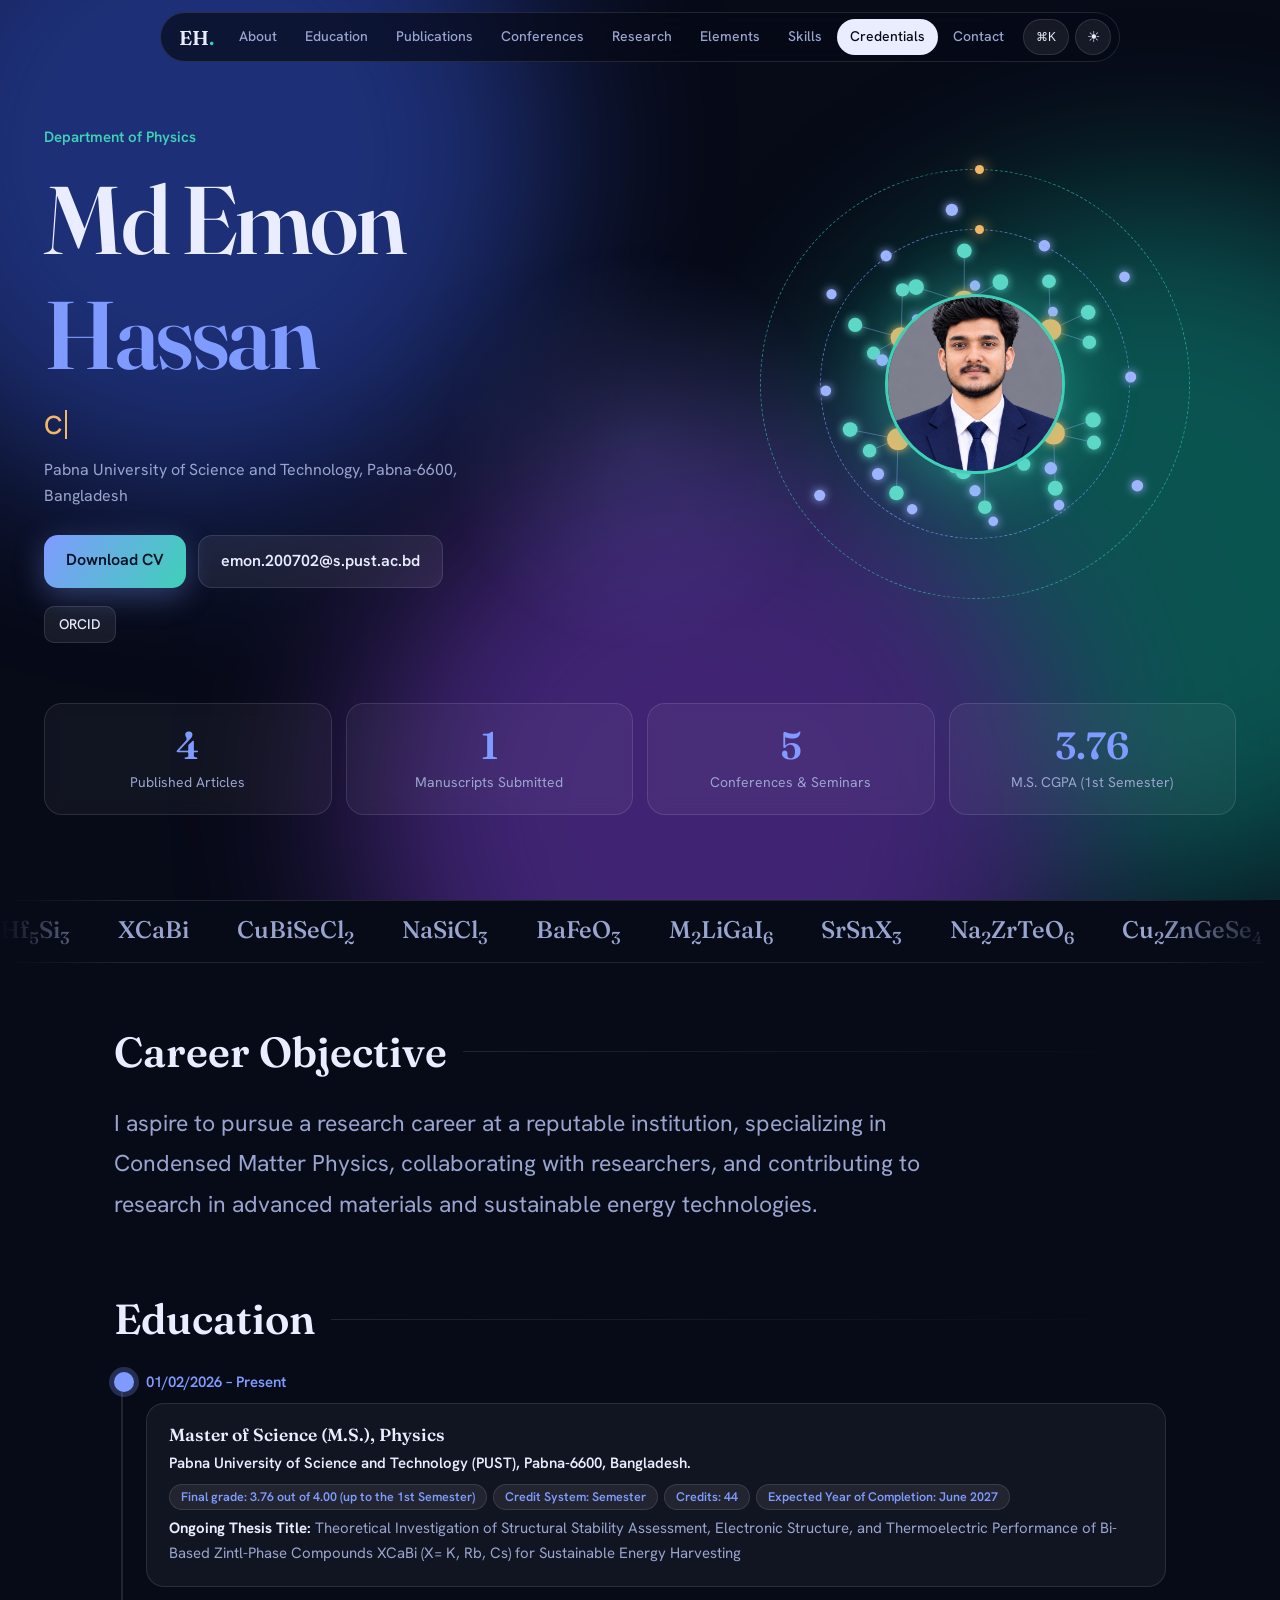
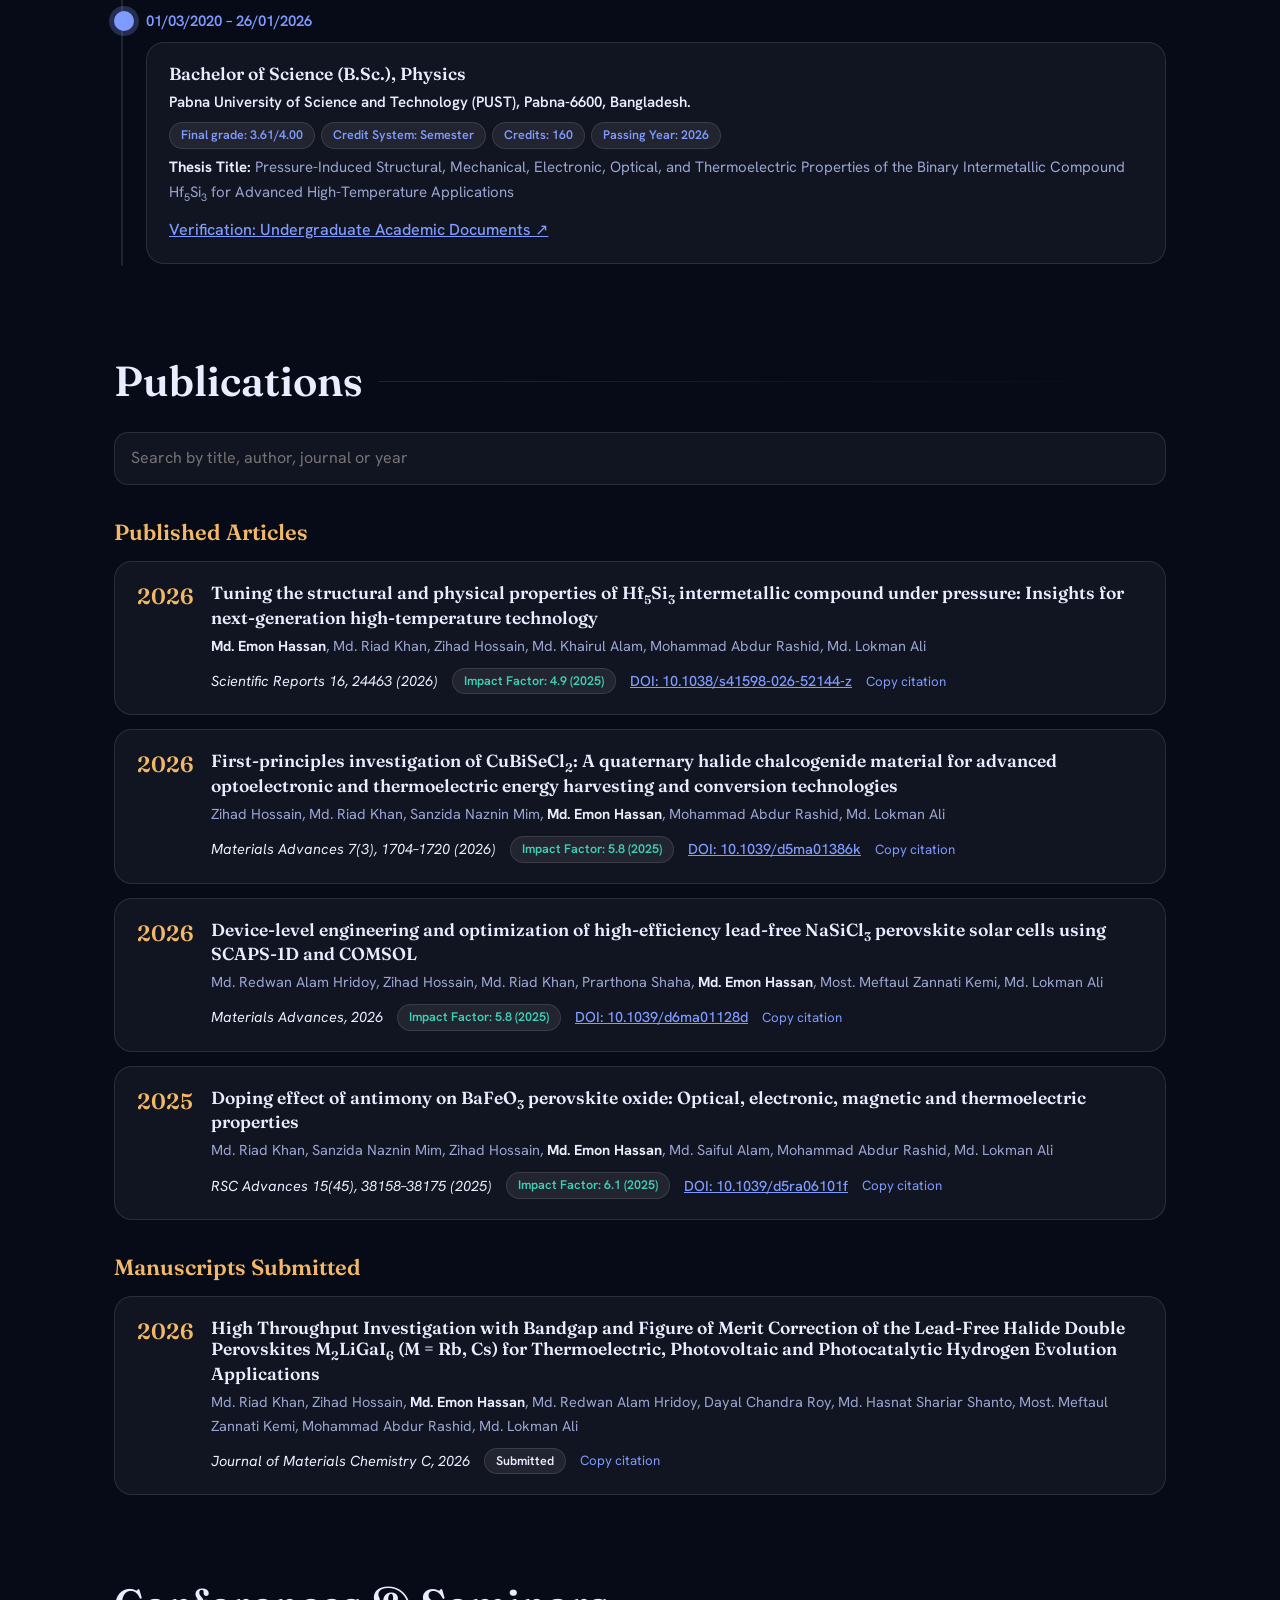
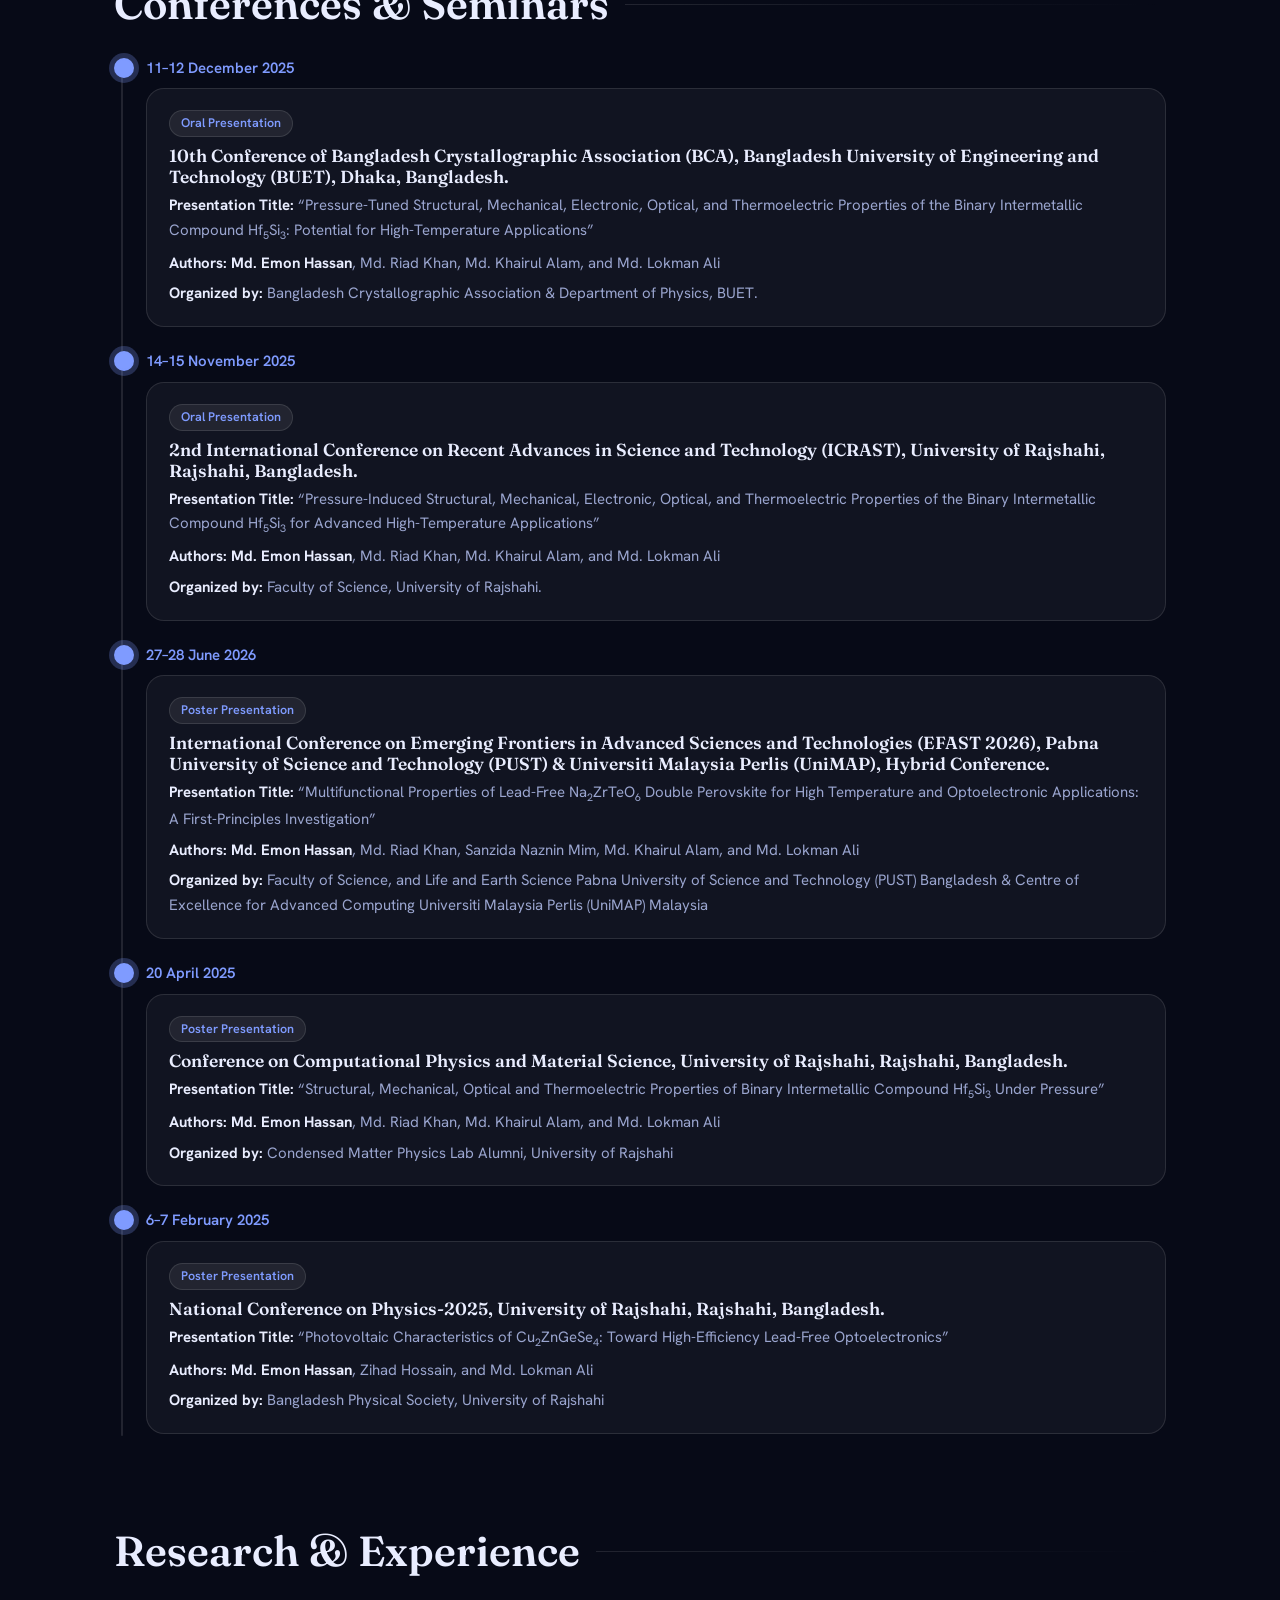
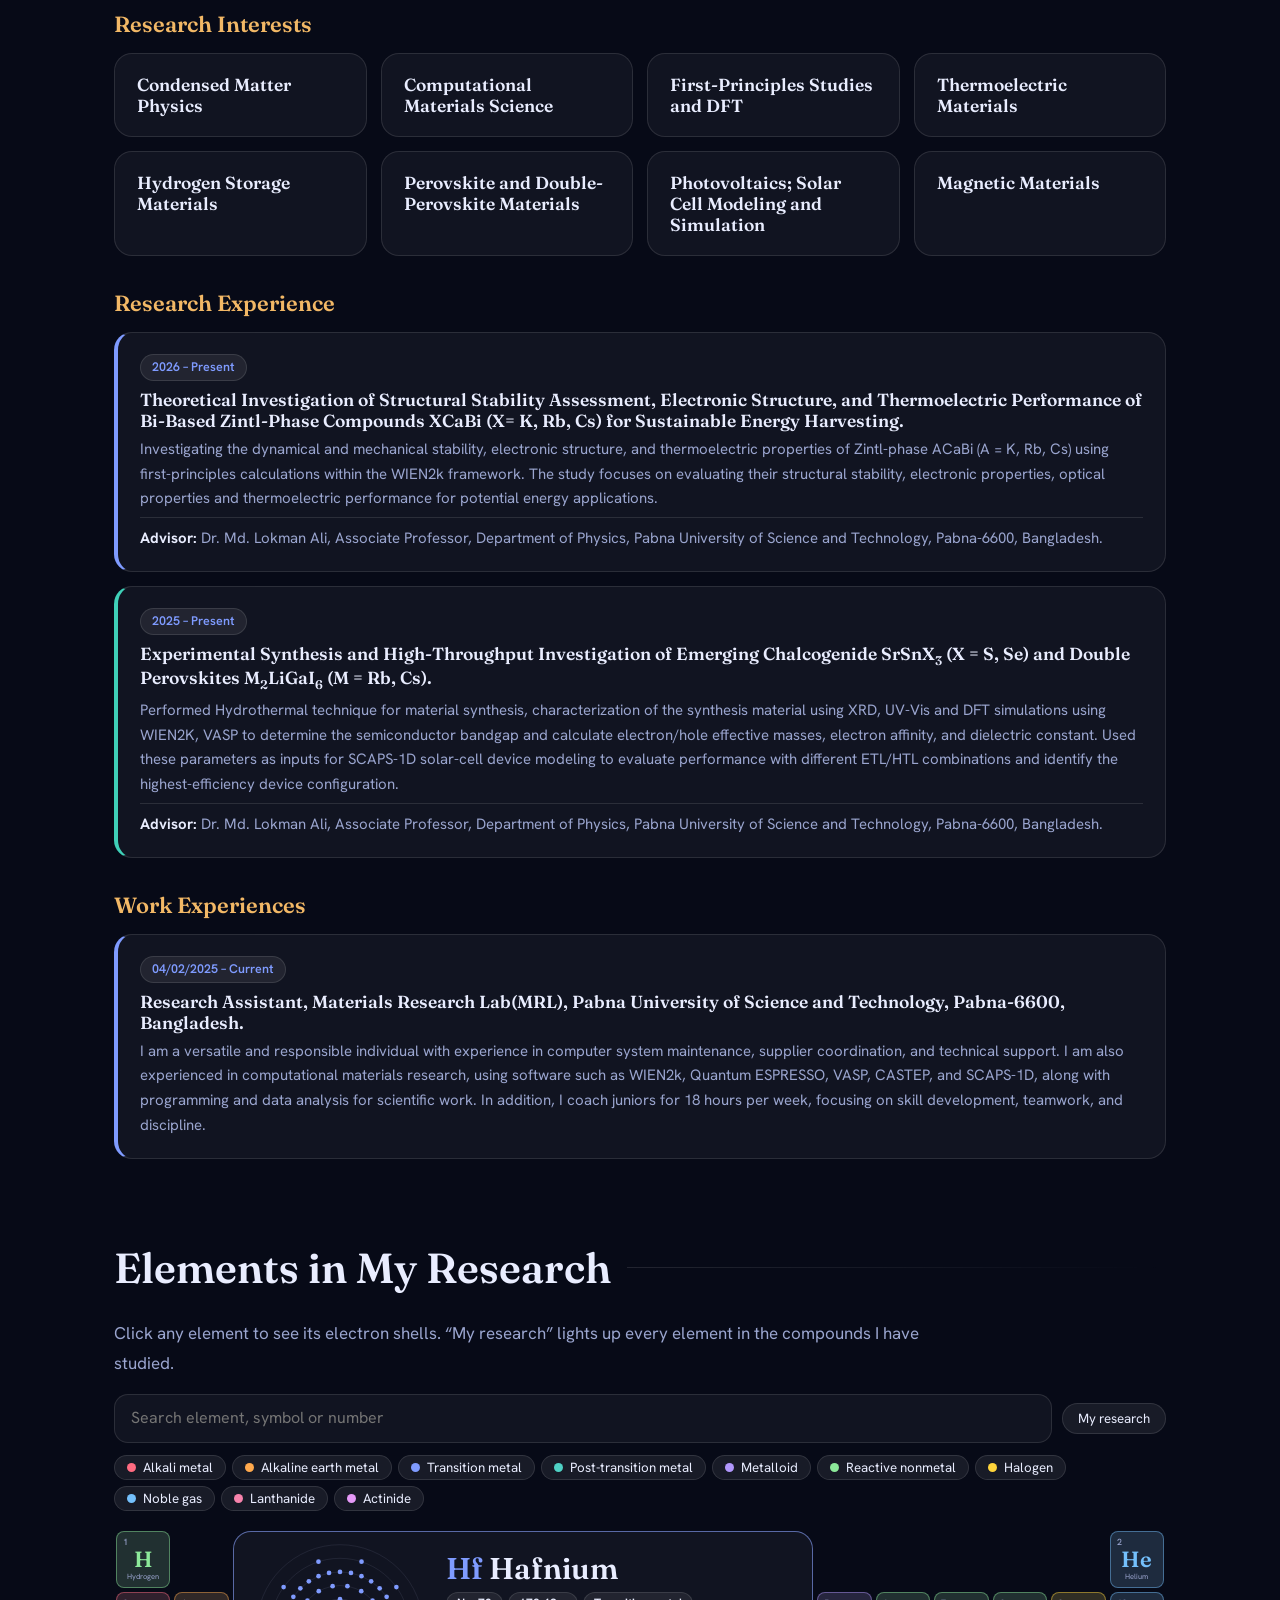
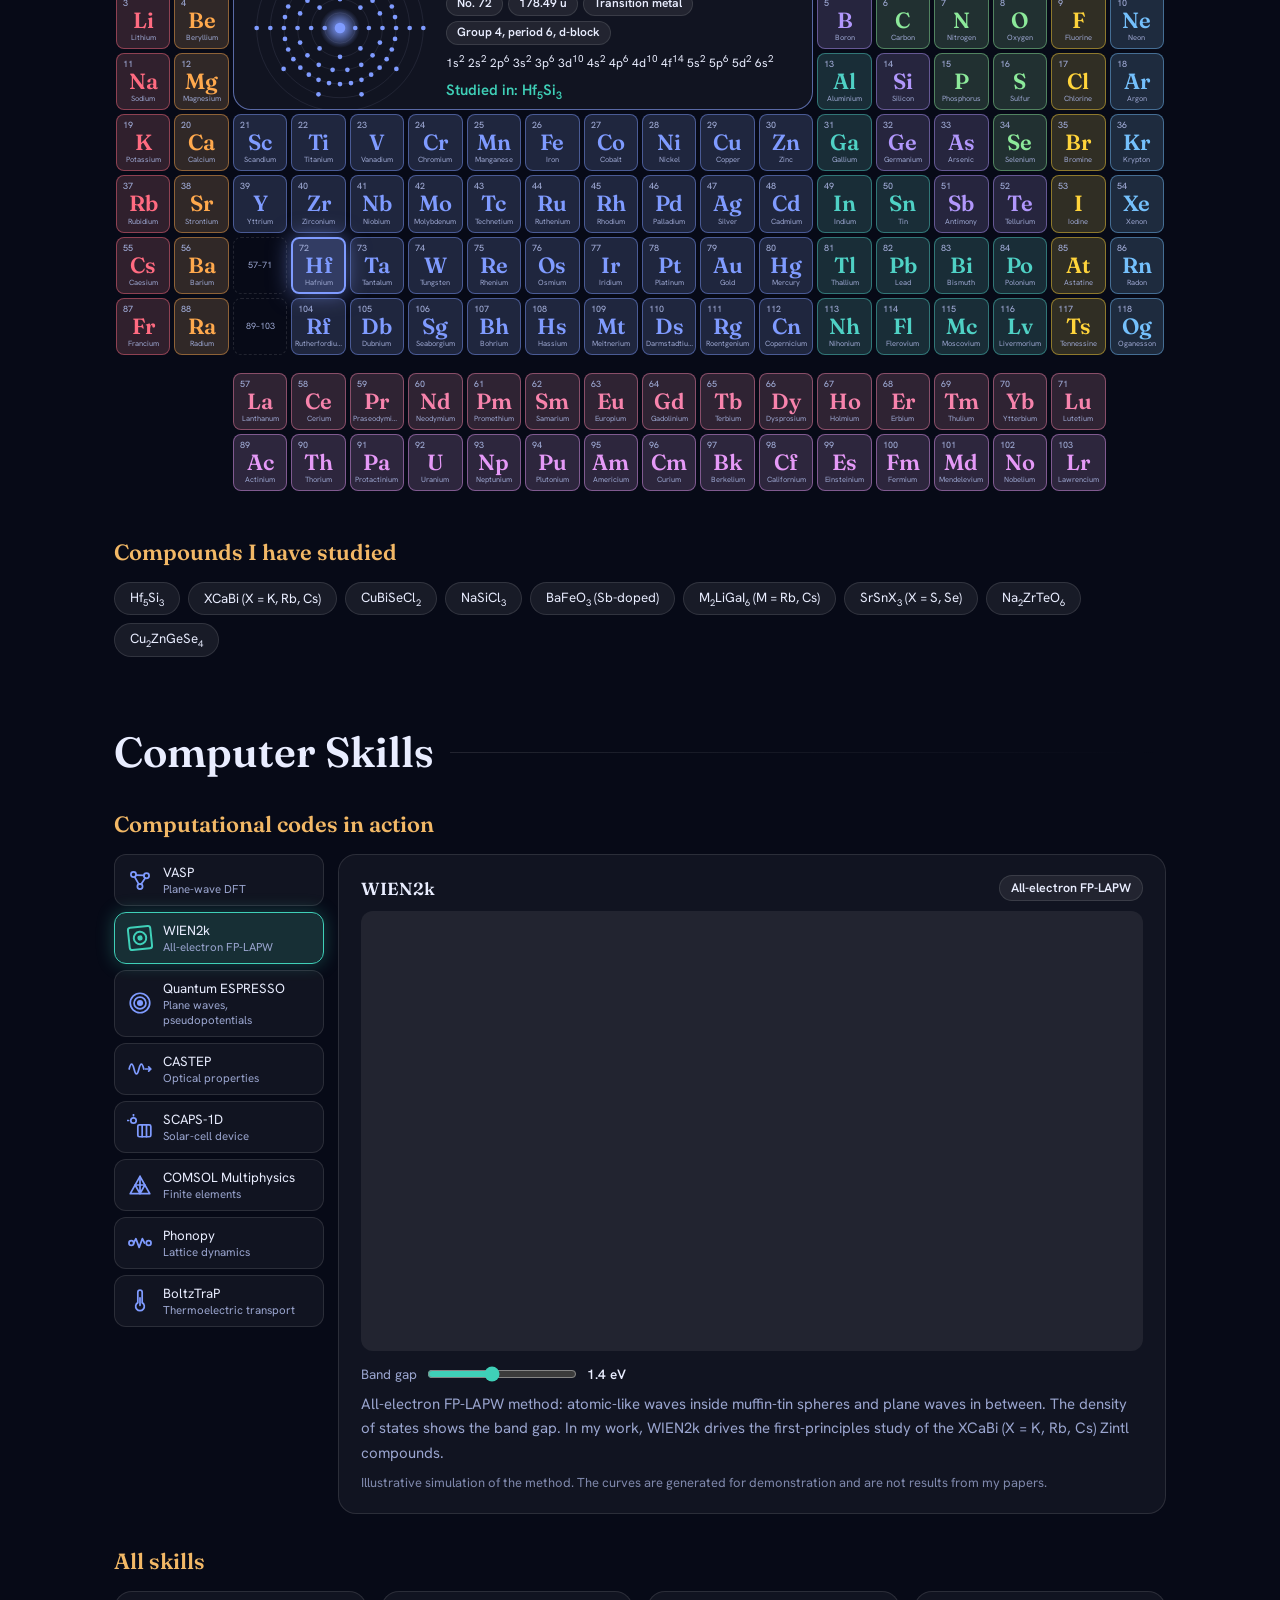
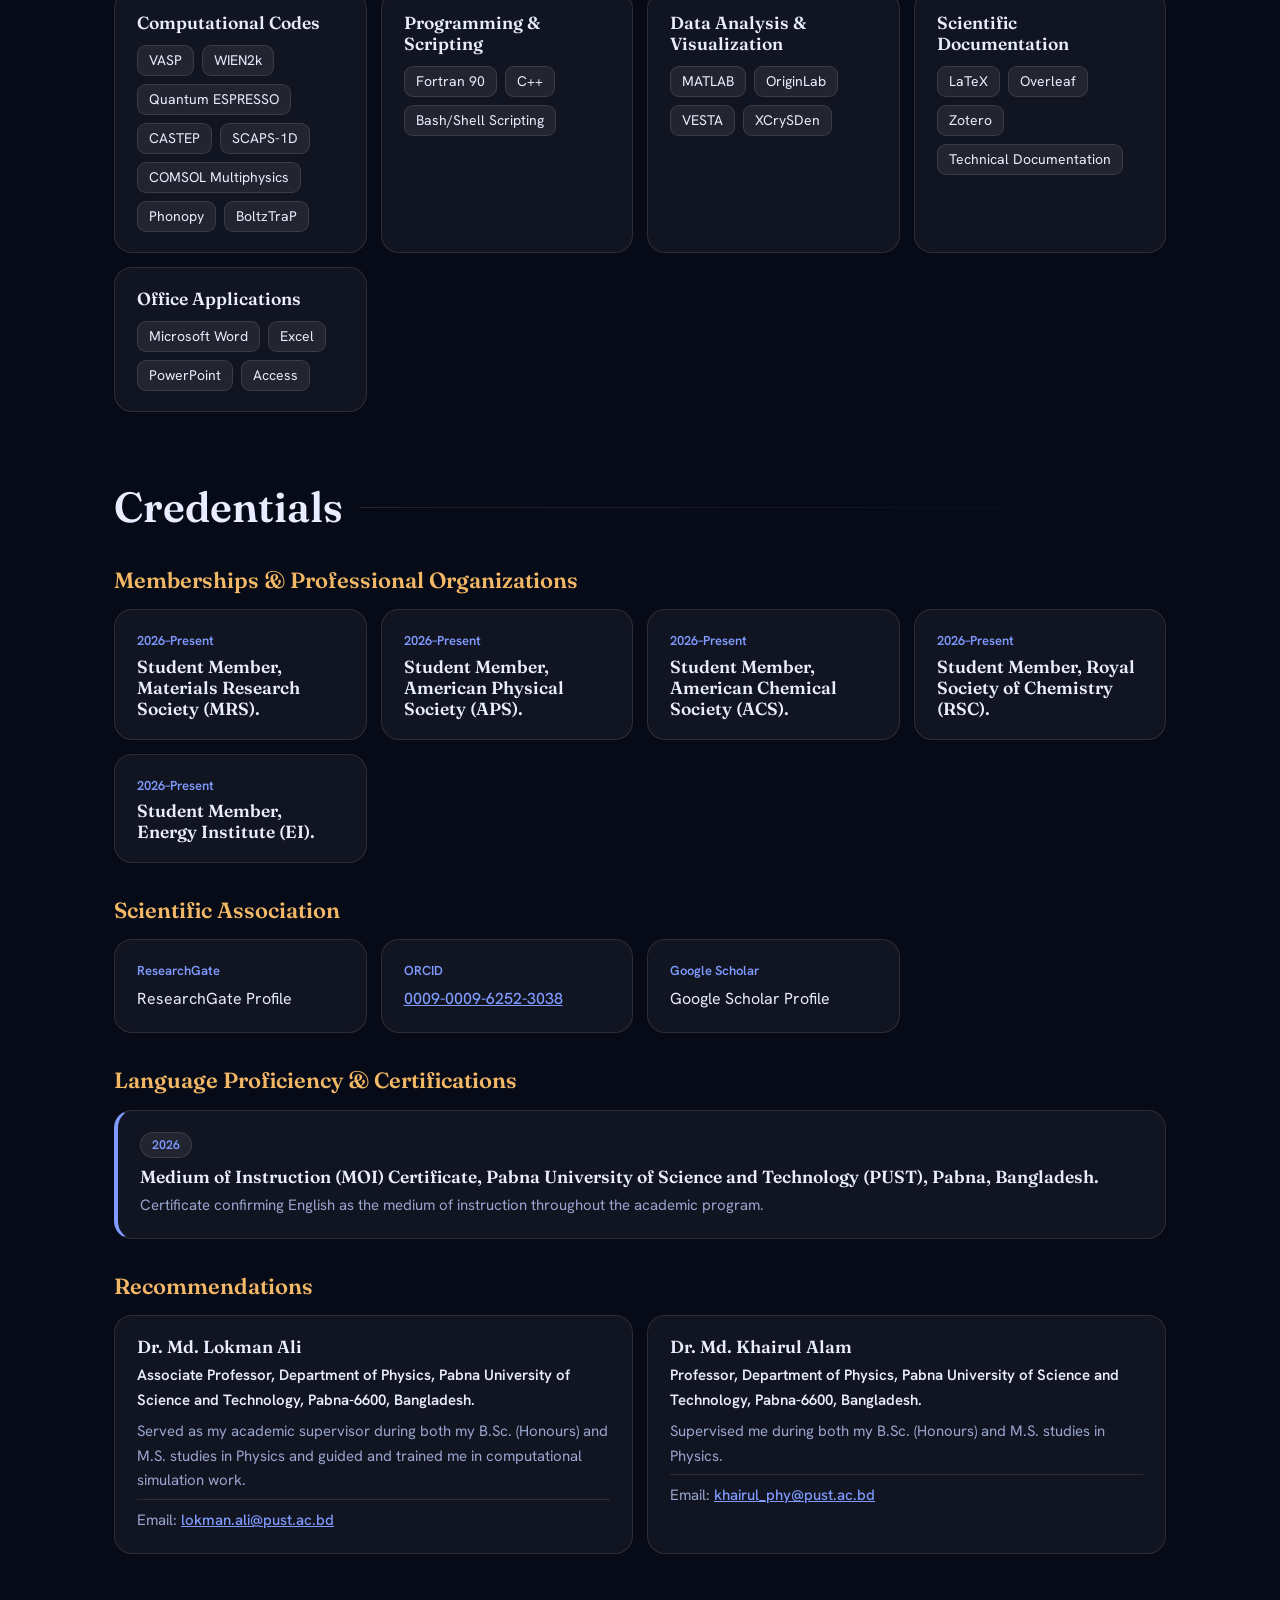
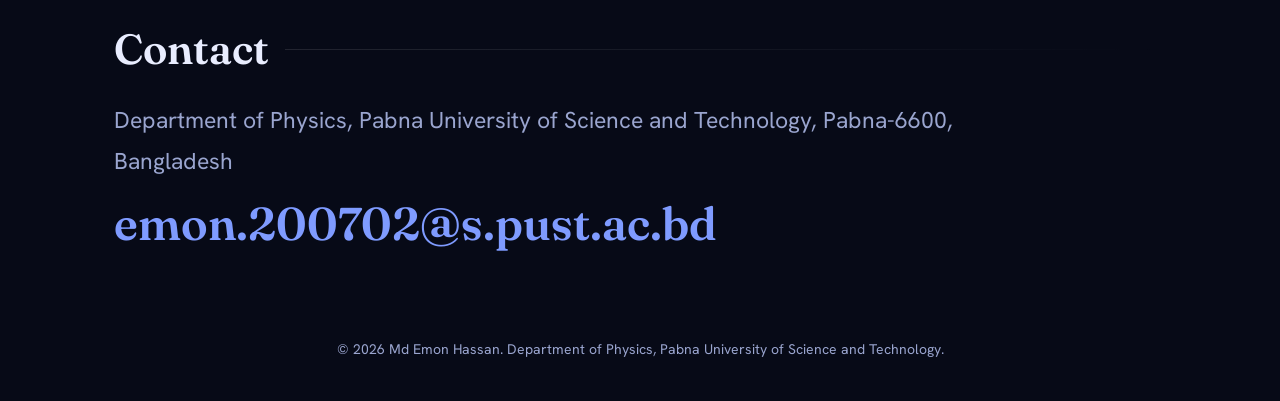
==== commit c84399c7: "Add files via upload" ====
--- a/index.html
+++ b/index.html
@@ -12,318 +12,8 @@
 <link rel="preconnect" href="https://fonts.gstatic.com" crossorigin>
 <link href="https://fonts.googleapis.com/css2?family=Fraunces:opsz,wght@9..144,500;9..144,600&family=Hanken+Grotesk:wght@400;500;600&display=swap" rel="stylesheet">
 <script type="application/ld+json">{"@context":"https://schema.org","@type":"Person","name":"Md Emon Hassan","jobTitle":"Research Assistant","affiliation":{"@type":"CollegeOrUniversity","name":"Pabna University of Science and Technology"},"sameAs":["https://orcid.org/0009-0009-6252-3038"]}</script>
-<style>
-:root{--bg:#070a17;--card:rgba(255,255,255,.045);--soft:rgba(255,255,255,.07);--ink:#e9edff;--mute:#9aa5cf;--line:rgba(255,255,255,.11);--pri:#7f9bff;--teal:#3fd0b8;--amb:#f2b866;--glow:.5}
-:root[data-theme=light]{--bg:#f3f6fc;--card:#fff;--soft:#eef2fa;--ink:#141a36;--mute:#566086;--line:#dbe2f0;--pri:#3556d8;--teal:#0f9d8a;--amb:#b8680c;--glow:.16}
-*{box-sizing:border-box;margin:0}
-html{scroll-behavior:smooth;scroll-padding-top:84px}
-body{background:var(--bg);color:var(--ink);font:400 16px/1.65 "Hanken Grotesk",system-ui,sans-serif;overflow-x:hidden;transition:background .4s,color .4s}
-a{color:inherit}
-h1,h2,h3{font-family:Fraunces,Georgia,serif;font-weight:600;line-height:1.2}
-sub{font-size:.72em}
-::selection{background:var(--pri);color:#fff}
-:focus-visible{outline:2px solid var(--pri);outline-offset:3px}
+<link rel="stylesheet" href="style.css">
 
-/* background + cursor + progress */
-.au{position:fixed;inset:0;z-index:-1;overflow:hidden;opacity:var(--glow)}
-.au i{position:absolute;width:55vmax;height:55vmax;border-radius:50%;filter:blur(90px);animation:drift 24s ease-in-out infinite alternate}
-.au i:nth-child(1){background:#3556d8;top:-22%;left:-12%}
-.au i:nth-child(2){background:#0f9d8a;right:-18%;top:22%;animation-duration:30s}
-.au i:nth-child(3){background:#7a3fd0;bottom:-28%;left:28%;animation-duration:36s}
-@keyframes drift{to{transform:translate(12vw,8vh) scale(1.2) rotate(40deg)}}
-#cur{position:fixed;left:0;top:0;width:0;height:0;pointer-events:none;z-index:50}
-#cur::before{content:"";position:absolute;width:440px;height:440px;margin:-220px 0 0 -220px;border-radius:50%;background:radial-gradient(circle,color-mix(in srgb,var(--pri) 16%,transparent),transparent 65%)}
-#bar{position:fixed;top:0;left:0;right:0;height:3px;z-index:60;transform-origin:0 50%;transform:scaleX(0);background:linear-gradient(90deg,var(--pri),var(--teal),var(--amb))}
-
-/* nav */
-.top{position:fixed;top:12px;left:50%;transform:translateX(-50%);z-index:40;display:flex;align-items:center;gap:6px;max-width:calc(100% - 24px);padding:6px 8px 6px 18px;border-radius:99px;background:color-mix(in srgb,var(--bg) 68%,transparent);backdrop-filter:blur(16px);-webkit-backdrop-filter:blur(16px);border:1px solid var(--line)}
-.brand{font:600 20px Fraunces,serif;text-decoration:none;margin-right:6px}.brand span{color:var(--teal)}
-#menu{display:flex;gap:2px;overflow-x:auto;scrollbar-width:none;min-width:0}
-#menu a{padding:6px 13px;border-radius:99px;text-decoration:none;font-size:14px;font-weight:500;color:var(--mute);white-space:nowrap;transition:.25s}
-#menu a:hover{color:var(--ink)}#menu a.on{background:var(--ink);color:var(--bg)}
-.ib{width:36px;height:36px;border-radius:50%;border:1px solid var(--line);background:var(--soft);color:var(--ink);cursor:pointer;font-size:15px;flex:none;transition:transform .4s}
-.ib:hover{transform:rotate(180deg)}
-
-/* hero */
-@keyframes rise{from{opacity:0;transform:translateY(40px);filter:blur(8px)}}
-@keyframes zoom{from{opacity:0;transform:scale(.6) rotate(-12deg)}}
-.hero{min-height:100svh;display:grid;grid-template-columns:1.1fr .9fr;align-items:center;gap:30px;max-width:1240px;margin:auto;padding:110px 24px 70px}
-.hl>*:not(h1){animation:rise .9s cubic-bezier(.2,.8,.2,1) .9s backwards}
-.hl>.kick{animation-delay:.1s}
-.kick{font-weight:600;font-size:15px;color:var(--teal)}
-h1{font-size:clamp(46px,7.6vw,96px);margin:12px 0 12px;letter-spacing:-.025em}
-.w{display:inline-block;white-space:nowrap}
-.w:last-child .ch{color:var(--pri)}
-.ch{display:inline-block;transition:transform .3s,color .3s;animation:rise 1s cubic-bezier(.2,.8,.2,1) backwards;animation-delay:calc(var(--i)*50ms + .25s)}
-.ch:hover{transform:translateY(-10px) rotate(-5deg);color:var(--amb)}
-.typ{font-weight:500;font-size:clamp(18px,2.3vw,26px);color:var(--amb);min-height:1.7em}
-.caret{display:inline-block;width:2px;height:1.1em;background:var(--amb);margin-left:3px;vertical-align:-.18em;animation:bl 1s steps(1) infinite}
-@keyframes bl{50%{opacity:0}}
-.uni{color:var(--mute);margin-top:8px;max-width:470px}
-.cta{display:flex;gap:12px;flex-wrap:wrap;margin-top:26px}
-.btn{display:inline-block;padding:12px 22px;border-radius:14px;background:linear-gradient(120deg,var(--pri),var(--teal));color:#041022;font-weight:600;text-decoration:none;box-shadow:0 8px 30px color-mix(in srgb,var(--pri) 35%,transparent);transition:transform .2s ease-out,box-shadow .3s}
-.btn:hover{box-shadow:0 12px 40px color-mix(in srgb,var(--teal) 50%,transparent)}
-.btn.g{background:var(--soft);color:var(--ink);border:1px solid var(--line);box-shadow:none}
-.chips{display:flex;flex-wrap:wrap;gap:8px;margin-top:18px}
-.chips a{font-size:14px;font-weight:500;padding:6px 14px;border-radius:10px;background:var(--soft);border:1px solid var(--line);text-decoration:none;transition:.25s}
-.chips a:hover{transform:translateY(-3px);border-color:var(--pri);color:var(--pri)}
-
-/* Premium Atomic Portrait Hero */
-
-.vis {
-  position: relative;
-  aspect-ratio: 1;
-  max-width: 500px;
-  width: 100%;
-  margin: auto;
-  display: grid;
-  place-items: center;
-  isolation: isolate;
-  animation: zoom 1.4s cubic-bezier(.2,.8,.2,1) .3s backwards;
-}
-
-#lat {
-  position: absolute;
-  inset: 0;
-  width: 100%;
-  height: 100%;
-  z-index: 1;
-}
-
-/* Background glow */
-.vis::before {
-  content: "";
-  position: absolute;
-  inset: 10%;
-  border-radius: 50%;
-  background: radial-gradient(
-    circle,
-    rgba(255, 25, 45, .25),
-    rgba(130, 0, 20, .12) 50%,
-    transparent 75%
-  );
-  filter: blur(28px);
-  z-index: -1;
-  animation: redGlow 4s ease-in-out infinite;
-}
-
-/* Your portrait */
-.ph {
-  position: relative;
-  z-index: 3;
-  width: 72%;
-  height: 88%;
-  aspect-ratio: auto;
-  border-radius: 18px;
-  object-fit: cover;
-  object-position: center top;
-  border: none;
-  background: transparent;
-  box-shadow: 0 0 45px rgba(255, 30, 50, .20);
-  animation: fl 6s ease-in-out infinite;
-}
-
-@keyframes fl {
-  50% { transform: translateY(-8px); }
-}
-
-/* Atomic orbital rings */
-.ring {
-  position: absolute;
-  inset: 25%;
-  border-radius: 50%;
-  border: 2px solid rgba(255, 35, 55, .85);
-  transform: rotate(-30deg) scaleY(.48);
-  box-shadow: 0 0 12px rgba(255, 30, 50, .5);
-  z-index: 2;
-  animation: spin 18s linear infinite;
-}
-
-.ring.r2 {
-  inset: 14%;
-  border-color: rgba(255, 95, 65, .8);
-  transform: rotate(55deg) scaleY(.48);
-  animation-direction: reverse;
-  animation-duration: 25s;
-}
-
-.ring::after {
-  content: "";
-  position: absolute;
-  top: 0;
-  left: 50%;
-  width: 11px;
-  height: 11px;
-  border-radius: 50%;
-  background: #ff394d;
-  box-shadow: 0 0 12px #ff253b, 0 0 25px #ff253b;
-}
-
-@keyframes spin {
-  to { rotate: 360deg; }
-}
-
-@keyframes redGlow {
-  50% {
-    opacity: .65;
-    transform: scale(1.08);
-  }
-}
-
-/* Mobile */
-@media (max-width: 768px) {
-  .vis {
-    max-width: 360px;
-  }
-
-  .ph {
-    width: 76%;
-    height: 88%;
-  }
-}
-
-.stats{grid-column:1/-1;display:grid;grid-template-columns:repeat(4,1fr);gap:14px}
-.stats div{padding:18px 14px;border-radius:18px;background:var(--card);border:1px solid var(--line);backdrop-filter:blur(8px);text-align:center}
-.stats b{display:block;font:600 38px Fraunces,serif;color:var(--pri)}
-.stats span{font-size:14px;color:var(--mute)}
-
-/* sections */
-main{max-width:1100px;margin:auto;padding:0 24px}
-.s{padding:64px 0 6px}
-.s>h2{font-size:clamp(28px,4vw,42px);margin-bottom:26px;display:flex;align-items:center;gap:16px}
-.s>h2::after{content:"";flex:1;height:1px;background:linear-gradient(90deg,var(--line),transparent)}
-.sub{font-size:22px;margin:34px 0 16px;color:var(--amb)}
-.lead{font-size:clamp(18px,2.2vw,23px);color:var(--mute);line-height:1.75;max-width:860px}
-[data-r]:not(.in){opacity:0}
-.in{animation:rv .9s cubic-bezier(.2,.8,.2,1) backwards;animation-delay:calc(var(--d,0)*80ms)}
-@keyframes rv{from{opacity:0;transform:translateY(34px) scale(.97);filter:blur(6px)}}
-
-/* cards: spotlight + tilt */
-.sp{position:relative;overflow:hidden;background:var(--card);border:1px solid var(--line);border-radius:18px;padding:20px 22px;transition:border-color .3s,transform .2s ease-out}
-.sp::after{content:"";position:absolute;inset:0;border-radius:inherit;pointer-events:none;opacity:0;transition:opacity .3s;background:radial-gradient(320px circle at var(--mx,50%) var(--my,50%),color-mix(in srgb,var(--pri) 20%,transparent),transparent 70%)}
-.sp:hover{border-color:color-mix(in srgb,var(--pri) 60%,var(--line))}.sp:hover::after{opacity:1}
-.grid{display:grid;grid-template-columns:repeat(auto-fill,minmax(240px,1fr));gap:14px}
-.grid2{display:grid;grid-template-columns:repeat(auto-fit,minmax(320px,1fr));gap:14px}
-.sp h3{font-size:17.5px}
-.sp small{display:block;font-size:13px;font-weight:600;color:var(--pri);margin-bottom:4px}
-.sp p,.o{font-size:15px;color:var(--mute);margin-top:6px}.o{font-weight:600;color:var(--ink)}
-.sp p b{color:var(--ink)}
-.job{margin-bottom:14px;border-left:4px solid var(--pri)}.job:nth-child(even){border-left-color:var(--teal)}
-.adv{border-top:1px solid var(--line);padding-top:8px}
-.pill{display:inline-block;margin:8px 6px 0 0;font-size:12.5px;font-weight:600;padding:2px 11px;border-radius:99px;background:var(--soft);border:1px solid var(--line)}
-.pill.g{color:var(--teal)}.pill.p{color:var(--pri)}
-a.lnk,.sp a{color:var(--pri);font-weight:500}
-.lnk{display:inline-block;margin-top:10px}
-
-/* timeline that draws itself on scroll */
-.tl{list-style:none;padding:0 0 0 32px;position:relative}
-.tl::before,.tl::after{content:"";position:absolute;left:7px;top:8px;width:2px;border-radius:2px}
-.tl::before{bottom:20px;background:var(--line)}
-.tl::after{height:calc((100% - 28px)*var(--p,0));background:linear-gradient(var(--pri),var(--teal));box-shadow:0 0 14px var(--pri)}
-.tl li{position:relative;padding-bottom:22px}
-.tl li::before{content:"";position:absolute;left:-32px;top:2px;width:16px;height:16px;border-radius:50%;background:var(--bg);border:2px solid var(--pri);transition:.5s .3s}
-.tl li.in::before{background:var(--pri);box-shadow:0 0 0 5px color-mix(in srgb,var(--pri) 25%,transparent)}
-.tl .d{font-weight:600;font-size:15px;color:var(--pri);margin-bottom:8px}
-
-/* publications */
-.tools input{width:100%;padding:12px 16px;border-radius:14px;border:1px solid var(--line);background:var(--card);color:var(--ink);font:inherit;transition:border-color .3s,box-shadow .3s}
-.tools input:focus{outline:0;border-color:var(--pri);box-shadow:0 0 0 4px color-mix(in srgb,var(--pri) 22%,transparent)}
-.pub{display:grid;grid-template-columns:60px 1fr;gap:14px;margin-bottom:14px}
-.pub .y{font:600 22px Fraunces,serif;color:var(--amb)}
-.pub h3{font-size:17.5px;margin-bottom:6px}
-.pub .a{font-size:14.5px;color:var(--mute)}.pub .a b{color:var(--ink)}
-.pub .m{margin-top:10px;display:flex;flex-wrap:wrap;gap:6px 14px;align-items:center;font-size:14.5px}
-.pub .m .pill{margin:0}
-.pub button{color:var(--pri);font:500 14.5px inherit;font-family:inherit;background:none;border:0;cursor:pointer;padding:0}
-.empty{color:var(--mute)}
-
-/* skills */
-.tags{display:flex;flex-wrap:wrap;gap:8px;margin-top:12px}
-.tags span{background:var(--soft);border:1px solid var(--line);border-radius:9px;padding:3px 11px;font-size:14px;opacity:0;transform:scale(.6)}
-.in .tags span{opacity:1;transform:none;transition:opacity .4s,transform .5s cubic-bezier(.3,1.7,.5,1);transition-delay:calc(var(--j)*70ms + .3s)}
-
-/* contact + footer */
-.big{font:600 clamp(22px,4vw,46px) Fraunces,serif;color:var(--pri);word-break:break-all;text-decoration:none;background:linear-gradient(var(--teal),var(--teal)) 0 100%/0 3px no-repeat;transition:background-size .5s}
-.big:hover{background-size:100% 3px}
-footer{text-align:center;color:var(--mute);font-size:14px;padding:70px 20px 40px}
-
-@media(max-width:900px){.hero{grid-template-columns:1fr;padding-top:100px}.vis{max-width:380px}.stats{grid-template-columns:repeat(2,1fr)}}
-@media(max-width:620px){.pub{grid-template-columns:1fr;gap:2px}.brand{display:none}.top{padding-left:8px}.grid2{grid-template-columns:1fr}}
-@media(pointer:coarse){#cur{display:none}}
-@media(prefers-reduced-motion:reduce){html{scroll-behavior:auto}*{animation:none!important;transition:none!important}[data-r]{opacity:1!important}.tags span{opacity:1;transform:none}}
-
-/* marquee */
-.mq{overflow:hidden;border-block:1px solid var(--line);padding:14px 0;-webkit-mask-image:linear-gradient(90deg,transparent,#000 10%,#000 90%,transparent);mask-image:linear-gradient(90deg,transparent,#000 10%,#000 90%,transparent)}
-#mq{display:flex;width:max-content;animation:mq 45s linear infinite}#mq:hover{animation-play-state:paused}
-#mq div{display:flex;gap:48px;padding-right:48px}
-#mq span{font:500 24px Fraunces,serif;color:var(--mute);white-space:nowrap;transition:color .3s}#mq span:hover{color:var(--teal)}
-@keyframes mq{to{transform:translateX(-50%)}}
-
-/* periodic table */
-.ptools{display:flex;gap:10px;flex-wrap:wrap;align-items:center;margin-bottom:12px}
-.ptools input{flex:1;min-width:210px;padding:10px 16px;border-radius:14px;border:1px solid var(--line);background:var(--card);color:var(--ink);font:inherit}
-.ptools input:focus{outline:0;border-color:var(--pri)}
-.fb{border:1px solid var(--line);background:var(--soft);color:var(--ink);border-radius:99px;padding:6px 15px;font:500 14px inherit;font-family:inherit;cursor:pointer;transition:.25s}
-.fb:hover,.fb.on{border-color:var(--teal);color:var(--teal);box-shadow:0 0 16px color-mix(in srgb,var(--teal) 35%,transparent)}
-#leg{display:flex;flex-wrap:wrap;gap:6px;margin-bottom:12px}
-#leg button{display:flex;gap:7px;align-items:center;border:1px solid var(--line);background:var(--soft);color:var(--ink);border-radius:99px;padding:3px 12px;font:500 12.5px inherit;font-family:inherit;cursor:pointer;transition:.25s}
-#leg button::before{content:"";width:9px;height:9px;border-radius:50%;background:var(--c)}
-#leg button.on{border-color:var(--c);box-shadow:0 0 14px color-mix(in srgb,var(--c) 55%,transparent)}
-.pt{display:grid;grid-template-columns:repeat(18,minmax(48px,1fr));grid-template-rows:repeat(7,auto) 10px repeat(2,auto);gap:4px;min-width:900px;padding:8px 2px 14px}
-#pt-wrap{overflow-x:auto}
-.el{grid-row:var(--r);grid-column:var(--cl);aspect-ratio:1/1.05;display:flex;flex-direction:column;align-items:center;justify-content:center;border-radius:8px;border:1px solid color-mix(in srgb,var(--c) 45%,transparent);background:color-mix(in srgb,var(--c) 13%,var(--card));color:var(--ink);cursor:pointer;padding:1px;font-family:inherit;position:relative;transition:transform .15s ease-out,opacity .3s,box-shadow .3s,background .3s}
-.el i{font:500 9px/1 "Hanken Grotesk";font-style:normal;color:var(--mute);align-self:flex-start;margin-left:5px}
-.el b{font:600 clamp(15px,1.8vw,22px)/1.1 Fraunces,serif;color:var(--c)}
-.el small{font-size:7.5px;color:var(--mute);max-width:94%;overflow:hidden;text-overflow:ellipsis;white-space:nowrap}
-.el:hover,.el.sel{background:color-mix(in srgb,var(--c) 30%,var(--card));box-shadow:0 0 22px color-mix(in srgb,var(--c) 55%,transparent);z-index:3}
-.el.sel{border-color:var(--c);border-width:2px}
-.el.dim{opacity:.14}
-.el.mine::after{content:"";position:absolute;inset:-2px;border-radius:10px;border:2px solid var(--c);pointer-events:none;animation:pulse 1.8s ease-out infinite}
-@keyframes pulse{from{opacity:.9;transform:scale(1)}to{opacity:0;transform:scale(1.4)}}
-.pt.in .el{animation:pop .7s cubic-bezier(.2,.8,.2,1) backwards;animation-delay:calc(var(--k)*20ms)}
-@keyframes pop{from{opacity:0;transform:scale(.3) rotate(-20deg)}}
-:root[data-theme=light] .el b{filter:brightness(.72) saturate(1.3)}
-.gap{grid-row:var(--r);grid-column:var(--cl);display:grid;place-items:center;border:1px dashed var(--line);border-radius:8px;font-size:9px;color:var(--mute)}
-.det{grid-area:1/3/4/13;contain:size;overflow:auto;display:grid;grid-template-columns:176px 1fr;gap:18px;align-items:center;padding:8px 18px;border-color:color-mix(in srgb,var(--c,var(--pri)) 55%,var(--line))}
-.det>*{animation:rv .6s cubic-bezier(.2,.8,.2,1) backwards}
-.bohr svg{width:176px;height:auto;display:block;color:var(--mute)}
-.orb{transform-origin:150px 150px;transform-box:view-box;animation:spin linear infinite}
-.det h3{font-size:clamp(20px,2.6vw,30px)}
-.det .pill{margin:5px 5px 0 0;font-size:12px;padding:1px 10px}
-.cfg{font-size:12px!important;line-height:1.5;color:var(--ink)!important}
-.used{color:var(--teal)!important;font-weight:600}
-#comp{display:flex;flex-wrap:wrap;gap:8px;margin-top:6px}
-
-/* command palette */
-#kb{width:auto;padding:0 12px;border-radius:99px;font-size:12px}#kb:hover{transform:none}
-#pal{position:fixed;inset:0;z-index:80;display:grid;place-items:start center;padding-top:16vh;background:rgba(3,6,18,.62);backdrop-filter:blur(6px)}
-#pal[hidden]{display:none}
-.pbox{width:min(560px,92vw);background:var(--bg);border:1px solid var(--line);border-radius:18px;box-shadow:0 30px 80px rgba(0,0,0,.5);overflow:hidden;animation:rv .3s}
-#pi{width:100%;padding:16px 20px;background:none;border:0;border-bottom:1px solid var(--line);color:var(--ink);font:inherit;font-size:17px;outline:0}
-#pl{list-style:none;padding:8px}
-#pl li{padding:10px 14px;border-radius:10px;cursor:pointer;color:var(--mute)}
-#pl li.on{background:var(--soft);color:var(--ink)}
-@media(max-width:620px){.det{grid-template-columns:1fr}.bohr{display:none}}
-
-/* computational lab */
-.lab{display:grid;grid-template-columns:210px 1fr;gap:14px;align-items:start}
-.tabs{display:flex;flex-direction:column;gap:6px}
-.tabs button{display:flex;align-items:center;gap:10px;text-align:left;padding:9px 12px;border-radius:12px;border:1px solid var(--line);background:var(--card);color:var(--ink);cursor:pointer;font:500 14px inherit;font-family:inherit;transition:.25s}
-.tabs button:hover{border-color:var(--pri)}
-.tabs svg{width:26px;height:26px;flex:none;color:var(--pri);transition:.25s}
-.tabs small{display:block;font-size:11.5px;color:var(--mute);font-weight:400}
-.tabs button.on{border-color:var(--teal);background:color-mix(in srgb,var(--teal) 14%,var(--card));box-shadow:0 0 18px color-mix(in srgb,var(--teal) 30%,transparent)}
-.tabs button.on svg{color:var(--teal);transform:scale(1.15) rotate(-6deg)}
-.shead{display:flex;justify-content:space-between;align-items:center;gap:10px;flex-wrap:wrap}
-#sim{width:100%;aspect-ratio:16/9;display:block;margin-top:10px;border-radius:12px;background:var(--soft)}
-.ctl{display:flex;flex-wrap:wrap;gap:8px 24px;margin-top:12px}
-.ctl label{font-size:13.5px;color:var(--mute);display:flex;align-items:center;gap:10px}
-.ctl b{color:var(--ink);min-width:3.4em;font-weight:600}
-.ctl input{accent-color:var(--teal);width:150px}
-.note{font-size:13px!important;opacity:.8}
-@media(max-width:860px){.lab{grid-template-columns:1fr}.tabs{flex-direction:row;overflow-x:auto}.tabs button{flex:none}.tabs small{display:none}}
-
-</style>
 </head>
 <body>
 <div class="au"><i></i><i></i><i></i></div><div id="cur"></div><div id="bar"></div>
@@ -386,514 +76,7 @@
 <footer>© <span id="yr"></span> <span id="fName"></span>. <span id="fText"></span></footer>
 
 <div id="pal" hidden><div class="pbox"><input id="pi" placeholder="Jump to a section, an element, or type cv / theme" aria-label="Command palette"><ul id="pl"></ul></div></div>
-<script>
-/* =====================================================================
-   CONTENT.JS - website er shob lekha ekhane (CV er hubohu lekha).
-   Shudhu "quotes" er bhitore edit korun. Comma (,) ar bracket [ ] { } muchben na.
-   Formula normal likhun (Hf5Si3), site nijei subscript korbe.
-   LinkedIn / ResearchGate / Google Scholar er link LINKS e "" er jaygay paste korun.
-   ===================================================================== */
-
-/* true dile Date of Birth, phone number ar referee der phone site e dekhabe.
-   Public site e false rakha nirapod. */
-const SHOW_PRIVATE = false;
-
-const PROFILE = {
-  name: "Md Emon Hassan",
-  author: "Md. Emon Hassan",           // publication e ei nam bold hobe
-  pageTitle: "Md Emon Hassan | Condensed Matter Physics Researcher",
-  roles: ["Condensed Matter Physics", "Computational Materials Science", "First-Principles Studies and DFT", "Thermoelectric Materials", "Photovoltaics; Solar Cell Modeling and Simulation"],
-  affil: "Department of Physics",
-  univ: "Pabna University of Science and Technology, Pabna-6600, Bangladesh",
-  email: "emon.200702@s.pust.ac.bd",
-  phone: "+880 1707521785",
-  dob: "18/12/2001",
-  cgpa: "3.76",
-  photo: "assets/profile.png",
-  cv: "assets/Emon_Hassan_CV.pdf",
-  objective: "I aspire to pursue a research career at a reputable institution, specializing in Condensed Matter Physics, collaborating with researchers, and contributing to research in advanced materials and sustainable energy technologies."
-};
-
-/* [label, text, link]  link "" hole button hide hoye jabe */
-const LINKS = [
-  ["LinkedIn", "LinkedIn", ""],
-  ["ResearchGate", "ResearchGate Profile", ""],
-  ["ORCID", "0009-0009-6252-3038", "https://orcid.org/0009-0009-6252-3038"],
-  ["Google Scholar", "Google Scholar Profile", ""]
-];
-
-const EDU = [
-  {
-    d: "01/02/2026 – Present",
-    deg: "Master of Science (M.S.), Physics",
-    pl: "Pabna University of Science and Technology (PUST), Pabna-6600, Bangladesh.",
-    m: ["Final grade: 3.76 out of 4.00 (up to the 1st Semester)", "Credit System: Semester", "Credits: 44", "Expected Year of Completion: June 2027"],
-    tl: "Ongoing Thesis Title",
-    th: "Theoretical Investigation of Structural Stability Assessment, Electronic Structure, and Thermoelectric Performance of Bi-Based Zintl-Phase Compounds XCaBi (X= K, Rb, Cs) for Sustainable Energy Harvesting"
-  },
-  {
-    d: "01/03/2020 – 26/01/2026",
-    deg: "Bachelor of Science (B.Sc.), Physics",
-    pl: "Pabna University of Science and Technology (PUST), Pabna-6600, Bangladesh.",
-    m: ["Final grade: 3.61/4.00", "Credit System: Semester", "Credits: 160", "Passing Year: 2026"],
-    tl: "Thesis Title",
-    th: "Pressure-Induced Structural, Mechanical, Electronic, Optical, and Thermoelectric Properties of the Binary Intermetallic Compound Hf5Si3 for Advanced High-Temperature Applications",
-    v: ["Undergraduate Academic Documents", "https://drive.google.com/drive/folders/1oRBnwqciNwdWACJRIq?usp=sharing"]
-  }
-];
-
-/* y year | t title | a authors | j journal | doi | i impact factor | s:1 = submitted manuscript
-   Notun paper ekdom upore copy kore boshan. */
-const PUBS = [
-  {
-    y: 2026,
-    t: "Tuning the structural and physical properties of Hf5Si3 intermetallic compound under pressure: Insights for next-generation high-temperature technology",
-    a: "Md. Emon Hassan, Md. Riad Khan, Zihad Hossain, Md. Khairul Alam, Mohammad Abdur Rashid, Md. Lokman Ali",
-    j: "Scientific Reports 16, 24463 (2026)",
-    doi: "10.1038/s41598-026-52144-z", i: "4.9"
-  },
-  {
-    y: 2026,
-    t: "First-principles investigation of CuBiSeCl2: A quaternary halide chalcogenide material for advanced optoelectronic and thermoelectric energy harvesting and conversion technologies",
-    a: "Zihad Hossain, Md. Riad Khan, Sanzida Naznin Mim, Md. Emon Hassan, Mohammad Abdur Rashid, Md. Lokman Ali",
-    j: "Materials Advances 7(3), 1704–1720 (2026)",
-    doi: "10.1039/d5ma01386k", i: "5.8"
-  },
-  {
-    y: 2026,
-    t: "Device-level engineering and optimization of high-efficiency lead-free NaSiCl3 perovskite solar cells using SCAPS-1D and COMSOL",
-    a: "Md. Redwan Alam Hridoy, Zihad Hossain, Md. Riad Khan, Prarthona Shaha, Md. Emon Hassan, Most. Meftaul Zannati Kemi, Md. Lokman Ali",
-    j: "Materials Advances, 2026",
-    doi: "10.1039/d6ma01128d", i: "5.8"
-  },
-  {
-    y: 2025,
-    t: "Doping effect of antimony on BaFeO3 perovskite oxide: Optical, electronic, magnetic and thermoelectric properties",
-    a: "Md. Riad Khan, Sanzida Naznin Mim, Zihad Hossain, Md. Emon Hassan, Md. Saiful Alam, Mohammad Abdur Rashid, Md. Lokman Ali",
-    j: "RSC Advances 15(45), 38158–38175 (2025)",
-    doi: "10.1039/d5ra06101f", i: "6.1"
-  },
-  {
-    y: 2026, s: 1,
-    t: "High Throughput Investigation with Bandgap and Figure of Merit Correction of the Lead-Free Halide Double Perovskites M2LiGaI6 (M = Rb, Cs) for Thermoelectric, Photovoltaic and Photocatalytic Hydrogen Evolution Applications",
-    a: "Md. Riad Khan, Zihad Hossain, Md. Emon Hassan, Md. Redwan Alam Hridoy, Dayal Chandra Roy, Md. Hasnat Shariar Shanto, Most. Meftaul Zannati Kemi, Mohammad Abdur Rashid, Md. Lokman Ali",
-    j: "Journal of Materials Chemistry C, 2026"
-  }
-];
-
-/* k type | d date | e event | t title | a authors | o organized by */
-const TALKS = [
-  { k: "Oral Presentation", d: "11–12 December 2025",
-    e: "10th Conference of Bangladesh Crystallographic Association (BCA), Bangladesh University of Engineering and Technology (BUET), Dhaka, Bangladesh.",
-    t: "Pressure-Tuned Structural, Mechanical, Electronic, Optical, and Thermoelectric Properties of the Binary Intermetallic Compound Hf5Si3: Potential for High-Temperature Applications",
-    a: "Md. Emon Hassan, Md. Riad Khan, Md. Khairul Alam, and Md. Lokman Ali",
-    o: "Bangladesh Crystallographic Association & Department of Physics, BUET." },
-  { k: "Oral Presentation", d: "14–15 November 2025",
-    e: "2nd International Conference on Recent Advances in Science and Technology (ICRAST), University of Rajshahi, Rajshahi, Bangladesh.",
-    t: "Pressure-Induced Structural, Mechanical, Electronic, Optical, and Thermoelectric Properties of the Binary Intermetallic Compound Hf5Si3 for Advanced High-Temperature Applications",
-    a: "Md. Emon Hassan, Md. Riad Khan, Md. Khairul Alam, and Md. Lokman Ali",
-    o: "Faculty of Science, University of Rajshahi." },
-  { k: "Poster Presentation", d: "27–28 June 2026",
-    e: "International Conference on Emerging Frontiers in Advanced Sciences and Technologies (EFAST 2026), Pabna University of Science and Technology (PUST) & Universiti Malaysia Perlis (UniMAP), Hybrid Conference.",
-    t: "Multifunctional Properties of Lead-Free Na2ZrTeO6 Double Perovskite for High Temperature and Optoelectronic Applications: A First-Principles Investigation",
-    a: "Md. Emon Hassan, Md. Riad Khan, Sanzida Naznin Mim, Md. Khairul Alam, and Md. Lokman Ali",
-    o: "Faculty of Science, and Life and Earth Science Pabna University of Science and Technology (PUST) Bangladesh & Centre of Excellence for Advanced Computing Universiti Malaysia Perlis (UniMAP) Malaysia" },
-  { k: "Poster Presentation", d: "20 April 2025",
-    e: "Conference on Computational Physics and Material Science, University of Rajshahi, Rajshahi, Bangladesh.",
-    t: "Structural, Mechanical, Optical and Thermoelectric Properties of Binary Intermetallic Compound Hf5Si3 Under Pressure",
-    a: "Md. Emon Hassan, Md. Riad Khan, Md. Khairul Alam, and Md. Lokman Ali",
-    o: "Condensed Matter Physics Lab Alumni, University of Rajshahi" },
-  { k: "Poster Presentation", d: "6–7 February 2025",
-    e: "National Conference on Physics-2025, University of Rajshahi, Rajshahi, Bangladesh.",
-    t: "Photovoltaic Characteristics of Cu2ZnGeSe4: Toward High-Efficiency Lead-Free Optoelectronics",
-    a: "Md. Emon Hassan, Zihad Hossain, and Md. Lokman Ali",
-    o: "Bangladesh Physical Society, University of Rajshahi" }
-];
-
-const INTERESTS = ["Condensed Matter Physics", "Computational Materials Science", "First-Principles Studies and DFT", "Thermoelectric Materials", "Hydrogen Storage Materials", "Perovskite and Double-Perovskite Materials", "Photovoltaics; Solar Cell Modeling and Simulation", "Magnetic Materials"];
-
-/* d date | t title | x text | a advisor */
-const RES = [
-  { d: "2026 – Present",
-    t: "Theoretical Investigation of Structural Stability Assessment, Electronic Structure, and Thermoelectric Performance of Bi-Based Zintl-Phase Compounds XCaBi (X= K, Rb, Cs) for Sustainable Energy Harvesting.",
-    x: "Investigating the dynamical and mechanical stability, electronic structure, and thermoelectric properties of Zintl-phase ACaBi (A = K, Rb, Cs) using first-principles calculations within the WIEN2k framework. The study focuses on evaluating their structural stability, electronic properties, optical properties and thermoelectric performance for potential energy applications.",
-    a: "Dr. Md. Lokman Ali, Associate Professor, Department of Physics, Pabna University of Science and Technology, Pabna-6600, Bangladesh." },
-  { d: "2025 – Present",
-    t: "Experimental Synthesis and High-Throughput Investigation of Emerging Chalcogenide SrSnX3 (X = S, Se) and Double Perovskites M2LiGaI6 (M = Rb, Cs).",
-    x: "Performed Hydrothermal technique for material synthesis, characterization of the synthesis material using XRD, UV-Vis and DFT simulations using WIEN2K, VASP to determine the semiconductor bandgap and calculate electron/hole effective masses, electron affinity, and dielectric constant. Used these parameters as inputs for SCAPS-1D solar-cell device modeling to evaluate performance with different ETL/HTL combinations and identify the highest-efficiency device configuration.",
-    a: "Dr. Md. Lokman Ali, Associate Professor, Department of Physics, Pabna University of Science and Technology, Pabna-6600, Bangladesh." }
-];
-
-const WORK = [
-  { d: "04/02/2025 – Current",
-    t: "Research Assistant, Materials Research Lab(MRL), Pabna University of Science and Technology, Pabna-6600, Bangladesh.",
-    x: "I am a versatile and responsible individual with experience in computer system maintenance, supplier coordination, and technical support. I am also experienced in computational materials research, using software such as WIEN2k, Quantum ESPRESSO, VASP, CASTEP, and SCAPS-1D, along with programming and data analysis for scientific work. In addition, I coach juniors for 18 hours per week, focusing on skill development, teamwork, and discipline." }
-];
-
-const SKILLS = {
-  "Computational Codes": ["VASP", "WIEN2k", "Quantum ESPRESSO", "CASTEP", "SCAPS-1D", "COMSOL Multiphysics", "Phonopy", "BoltzTraP"],
-  "Programming & Scripting": ["Fortran 90", "C++", "Bash/Shell Scripting"],
-  "Data Analysis & Visualization": ["MATLAB", "OriginLab", "VESTA", "XCrySDen"],
-  "Scientific Documentation": ["LaTeX", "Overleaf", "Zotero", "Technical Documentation"],
-  "Office Applications": ["Microsoft Word", "Excel", "PowerPoint", "Access"]
-};
-
-const MEMBER = [
-  ["2026–Present", "Student Member, Materials Research Society (MRS)."],
-  ["2026–Present", "Student Member, American Physical Society (APS)."],
-  ["2026–Present", "Student Member, American Chemical Society (ACS)."],
-  ["2026–Present", "Student Member, Royal Society of Chemistry (RSC)."],
-  ["2026–Present", "Student Member, Energy Institute (EI)."]
-];
-
-const CERT = { d: "2026", t: "Medium of Instruction (MOI) Certificate, Pabna University of Science and Technology (PUST), Pabna, Bangladesh.", x: "Certificate confirming English as the medium of instruction throughout the academic program." };
-
-const REFS = [
-  { n: "Dr. Md. Lokman Ali", r: "Associate Professor, Department of Physics, Pabna University of Science and Technology, Pabna-6600, Bangladesh.",
-    t: "Served as my academic supervisor during both my B.Sc. (Honours) and M.S. studies in Physics and guided and trained me in computational simulation work.",
-    ph: "+880 01747929123", em: "lokman.ali@pust.ac.bd" },
-  { n: "Dr. Md. Khairul Alam", r: "Professor, Department of Physics, Pabna University of Science and Technology, Pabna-6600, Bangladesh.",
-    t: "Supervised me during both my B.Sc. (Honours) and M.S. studies in Physics.",
-    ph: "+880 01712659746", em: "khairul_phy@pust.ac.bd" }
-];
-
-const FOOTER_TEXT = "Department of Physics, Pabna University of Science and Technology.";
-
-/* Apnar research e kon compound e kon element: ["formula", "element symbols"]
-   Periodic table e ei element gulo glow kore, ar marquee te formula gulo ghure. */
-const COMPOUNDS = [
-  ["Hf5Si3", "Hf Si"],
-  ["XCaBi (X = K, Rb, Cs)", "K Rb Cs Ca Bi"],
-  ["CuBiSeCl2", "Cu Bi Se Cl"],
-  ["NaSiCl3", "Na Si Cl"],
-  ["BaFeO3 (Sb-doped)", "Ba Fe O Sb"],
-  ["M2LiGaI6 (M = Rb, Cs)", "Rb Cs Li Ga I"],
-  ["SrSnX3 (X = S, Se)", "Sr Sn S Se"],
-  ["Na2ZrTeO6", "Na Zr Te O"],
-  ["Cu2ZnGeSe4", "Cu Zn Ge Se"]
-];
-
-</script>
-<script>
-/* script.js: content.js theke page banay + shob animation. Edit korar dorkar nai. */
-const $=id=>document.getElementById(id),Q=(s,r=document)=>[...r.querySelectorAll(s)];
-const esc=s=>String(s).replace(/&/g,"&amp;").replace(/</g,"&lt;");
-const f=s=>esc(s).replace(/(WIEN2[kK])|([A-Za-z])(\d+)(?![\da-z.])/g,(m,w,a,b)=>w||a+"<sub>"+b+"</sub>");
-const au=s=>f(s).split(PROFILE.author).join("<b>"+PROFILE.author+"</b>");
-const P=PROFILE,RM=matchMedia("(prefers-reduced-motion:reduce)").matches,CO=matchMedia("(pointer:coarse)").matches;
-let mx=innerWidth/2,my=innerHeight/2,cx=mx,cy=my;
-
-/* ===== HERO ===== */
-document.title=P.pageTitle;
-$("kick").textContent=P.affil;$("uni").textContent=P.univ;
-$("photo").alt=P.name;$("photo").src=P.photo;
-$("photo").onerror=function(){this.replaceWith(Object.assign(document.createElement("div"),{className:"ph",textContent:"EH"}))};
-$("name").setAttribute("aria-label",P.name);
-$("name").innerHTML=P.name.split(" ").map((w,wi,a)=>`<span class="w" aria-hidden="true">${[...w].map((c,i)=>`<span class="ch" style="--i:${a.slice(0,wi).join("").length+i}">${c}</span>`).join("")}</span> `).join("");
-$("links").innerHTML=LINKS.filter(l=>l[2]).map(l=>`<a href="${l[2]}" target="_blank" rel="noopener">${esc(l[0])}</a>`).join("");
-$("cv").href=P.cv;$("mail").textContent=P.email;$("mail").href="mailto:"+P.email;
-const NP=PUBS.filter(p=>!p.s).length;
-$("stats").innerHTML=[[NP,"Published Articles"],[PUBS.length-NP,"Manuscripts Submitted"],[TALKS.length,"Conferences & Seminars"],[P.cgpa,"M.S. CGPA (1st Semester)"]].map((s,i)=>`<div data-r style="--d:${i}"><b data-n="${s[0]}">0</b><span>${esc(s[1])}</span></div>`).join("");
-
-/* typewriter */
-(function(){const el=$("typ");let r=0,c=0,d=0;if(RM){el.textContent=P.roles[0];return}
-  (function t(){const w=P.roles[r];c+=d?-1:1;el.textContent=w.slice(0,c);let ms=d?24:55;
-    if(!d&&c===w.length){d=1;ms=1700}else if(d&&!c){d=0;r=(r+1)%P.roles.length;ms=350}setTimeout(t,ms)})()})();
-
-/* ===== CONTENT ===== */
-$("obj").innerHTML=f(P.objective);
-$("edu").innerHTML=EDU.map(e=>`<li data-r><div class="d">${esc(e.d)}</div><div class="sp"><h3>${f(e.deg)}</h3><div class="o">${f(e.pl)}</div><div>${e.m.map(x=>`<span class="pill p">${f(x)}</span>`).join("")}</div><p><b>${esc(e.tl)}:</b> ${f(e.th)}</p>${e.v?`<a class="lnk" href="${e.v[1]}" target="_blank" rel="noopener">Verification: ${esc(e.v[0])} ↗</a>`:""}</div></li>`).join("");
-$("tk").innerHTML=TALKS.map(t=>`<li data-r><div class="d">${esc(t.d)}</div><div class="sp"><span class="pill p" style="margin-top:0">${esc(t.k)}</span><h3 style="margin-top:8px">${f(t.e)}</h3><p><b>Presentation Title:</b> “${f(t.t)}”</p><p><b>Authors:</b> ${au(t.a)}</p><p><b>Organized by:</b> ${f(t.o)}</p></div></li>`).join("");
-$("ints").innerHTML=INTERESTS.map((x,i)=>`<div class="sp tilt" data-r style="--d:${i%4}"><h3>${f(x)}</h3></div>`).join("");
-$("res").innerHTML=RES.map(x=>`<div class="sp job" data-r><span class="pill p" style="margin-top:0">${esc(x.d)}</span><h3 style="margin-top:8px">${f(x.t)}</h3><p>${f(x.x)}</p><p class="adv"><b>Advisor:</b> ${f(x.a)}</p></div>`).join("");
-$("work").innerHTML=WORK.map(x=>`<div class="sp job" data-r><span class="pill p" style="margin-top:0">${esc(x.d)}</span><h3 style="margin-top:8px">${f(x.t)}</h3><p>${f(x.x)}</p></div>`).join("");
-$("sk").innerHTML=Object.entries(SKILLS).map(([k,v],i)=>`<div class="sp tilt" data-r style="--d:${i%3}"><h3>${esc(k)}</h3><div class="tags">${v.map((s,j)=>`<span style="--j:${j}">${f(s)}</span>`).join("")}</div></div>`).join("");
-$("mem").innerHTML=MEMBER.map((m,i)=>`<div class="sp tilt" data-r style="--d:${i%3}"><small>${esc(m[0])}</small><h3>${f(m[1])}</h3></div>`).join("");
-$("assoc").innerHTML=LINKS.slice(1).map((l,i)=>`<div class="sp tilt" data-r style="--d:${i}"><small>${esc(l[0])}</small>${l[2]?`<a href="${l[2]}" target="_blank" rel="noopener">${esc(l[1])}</a>`:`<span>${esc(l[1])}</span>`}</div>`).join("");
-$("cert").innerHTML=`<div class="sp job" data-r><span class="pill p" style="margin-top:0">${esc(CERT.d)}</span><h3 style="margin-top:8px">${f(CERT.t)}</h3><p>${f(CERT.x)}</p></div>`;
-$("refs").innerHTML=REFS.map((r,i)=>`<div class="sp tilt" data-r style="--d:${i}"><h3>${f(r.n)}</h3><div class="o">${f(r.r)}</div><p>${f(r.t)}</p><p class="adv">${SHOW_PRIVATE?`Phone: ${esc(r.ph)} | `:""}Email: <a href="mailto:${r.em}">${esc(r.em)}</a></p></div>`).join("");
-$("addr").textContent=P.affil+", "+P.univ;
-$("cMail").textContent=P.email;$("cMail").href="mailto:"+P.email;
-$("priv").textContent=SHOW_PRIVATE?`Phone: ${P.phone} | Date of Birth: ${P.dob}`:"";
-$("yr").textContent=new Date().getFullYear();$("fName").textContent=P.name;$("fText").textContent=FOOTER_TEXT;
-
-/* ===== REVEAL + COUNTERS + HEADING SCRAMBLE ===== */
-function count(el){const n=+el.dataset.n,dec=(el.dataset.n.split(".")[1]||"").length;if(RM){el.textContent=n.toFixed(dec);return}
-  const t0=performance.now();(function s(t){const k=Math.min((t-t0)/1700,1),e=1-Math.pow(1-k,4);el.textContent=(n*e).toFixed(dec);if(k<1)requestAnimationFrame(s)})(t0)}
-const scr=el=>{const t=el.dataset.t||(el.dataset.t=el.textContent);let n=0;
-  const id=setInterval(()=>{el.textContent=[...t].map((c,i)=>i<n||c===" "?c:"ABCDEFGHJKLMNPQRSTUVWXYZ#%&"[Math.random()*28|0]).join("");if(n++>=t.length){el.textContent=t;clearInterval(id)}},26)};
-const io=new IntersectionObserver(es=>es.forEach(e=>{if(!e.isIntersecting)return;const t=e.target;t.classList.add("in");io.unobserve(t);
-  Q("[data-n]",t).forEach(count);if(t.matches("h2")&&!RM)scr(t.querySelector(".sc"))}),{threshold:.12,rootMargin:"0px 0px -5% 0px"});
-const reveal=()=>Q("[data-r]:not(.in)").forEach(x=>io.observe(x));
-
-/* ===== PUBLICATIONS: search + copy citation ===== */
-const pubH=p=>`<article class="sp pub" data-r><div class="y">${p.y}</div><div><h3>${f(p.t)}</h3><div class="a">${au(p.a)}</div><div class="m"><em>${f(p.j)}</em>${p.s?'<span class="pill">Submitted</span>':`<span class="pill g">Impact Factor: ${p.i} (2025)</span><a href="https://doi.org/${p.doi}" target="_blank" rel="noopener">DOI: ${p.doi}</a>`}<button data-c="${PUBS.indexOf(p)}">Copy citation</button></div></div></article>`;
-function rp(){const q=$("q").value.trim().toLowerCase();
-  [["pubs",0],["subm",1]].forEach(([id,s])=>{const l=PUBS.filter(p=>!!p.s===!!s&&(!q||(p.t+p.j+p.y+p.a).toLowerCase().includes(q)));$(id).innerHTML=l.map(pubH).join("")||'<p class="empty">No publications match your search.</p>'});reveal()}
-$("q").oninput=rp;rp();reveal();
-document.addEventListener("click",e=>{const b=e.target.closest("[data-c]");if(!b)return;const p=PUBS[b.dataset.c];
-  navigator.clipboard.writeText(`${p.a}. ${p.t}. ${p.j}.${p.doi?" DOI: "+p.doi+".":""}`).then(()=>{b.textContent="Copied ✓";setTimeout(()=>b.textContent="Copy citation",1600)})});
-
-/* ===== THEME ===== */
-const root=document.documentElement;let sv=null;try{sv=localStorage.getItem("theme")}catch(e){}
-const setT=t=>{root.dataset.theme=t;$("theme").textContent=t==="dark"?"☀":"☾";try{localStorage.setItem("theme",t)}catch(e){}};
-setT(sv||"dark");$("theme").onclick=()=>setT(root.dataset.theme==="dark"?"light":"dark");
-
-/* ===== SCROLL: progress bar + self-drawing timelines ===== */
-const ts=Q(".tl");let tick=0;
-const onScroll=()=>{tick=0;$("bar").style.transform=`scaleX(${scrollY/Math.max(1,document.documentElement.scrollHeight-innerHeight)})`;
-  ts.forEach(t=>{const r=t.getBoundingClientRect();t.style.setProperty("--p",Math.max(0,Math.min(1,(innerHeight*.7-r.top)/r.height)))})};
-addEventListener("scroll",()=>{if(!tick)tick=requestAnimationFrame(onScroll)},{passive:true});onScroll();
-
-/* ===== SCROLL-SPY ===== */
-const ls=Q("#menu a");
-const spy=new IntersectionObserver(es=>es.forEach(e=>{if(e.isIntersecting)ls.forEach(l=>{const on=l.hash==="#"+e.target.id;l.classList.toggle("on",on);if(on)l.scrollIntoView({inline:"center",block:"nearest"})})}),{rootMargin:"-40% 0px -55% 0px"});
-Q("main .s").forEach(s=>spy.observe(s));
-
-/* ===== POINTER: spotlight, 3D tilt, magnetic buttons, cursor glow ===== */
-addEventListener("pointermove",e=>{mx=e.clientX;my=e.clientY;const t=e.target.closest?.(".sp"),m=e.target.closest?.(".btn");
-  if(t){const r=t.getBoundingClientRect(),px=(e.clientX-r.left)/r.width-.5,py=(e.clientY-r.top)/r.height-.5;
-    t.style.setProperty("--mx",e.clientX-r.left+"px");t.style.setProperty("--my",e.clientY-r.top+"px");
-    if(!RM&&t.classList.contains("tilt"))t.style.transform=`perspective(800px) rotateX(${-py*9}deg) rotateY(${px*11}deg)`}
-  if(m&&!RM){const r=m.getBoundingClientRect();m.style.transform=`translate(${(e.clientX-r.left-r.width/2)*.2}px,${(e.clientY-r.top-r.height/2)*.3}px)`}});
-document.addEventListener("pointerout",e=>{const t=e.target.closest?.(".tilt,.btn");if(t&&!t.contains(e.relatedTarget))t.style.transform=""});
-if(!CO&&!RM){const cu=$("cur");(function L(){cx+=(mx-cx)*.12;cy+=(my-cy)*.12;cu.style.transform=`translate(${cx}px,${cy}px)`;requestAnimationFrame(L)})()}
-
-/* ===== 3D PEROVSKITE LATTICE (hero): rotates, follows the mouse ===== */
-(function(){const c=$("lat"),x=c.getContext("2d"),V=[],B=[],N=2,o=1.5,C=["#9fb4ff","#f2b866","#5fd8c8"];
-  for(let i=0;i<=N;i++)for(let j=0;j<=N;j++)for(let k=0;k<=N;k++)V.push([i-o+.5,j-o+.5,k-o+.5,0]);
-  for(let i=0;i<N;i++)for(let j=0;j<N;j++)for(let k=0;k<N;k++){const q=[i-o+.5,j-o+.5,k-o+.5];V.push([q[0]+.5,q[1]+.5,q[2]+.5,1]);
-    [[.5,.5,0],[.5,.5,1],[.5,0,.5],[.5,1,.5],[0,.5,.5],[1,.5,.5]].forEach(d=>V.push([q[0]+d[0],q[1]+d[1],q[2]+d[2],2]))}
-  for(let a=0;a<V.length;a++)for(let b=a+1;b<V.length;b++){const p=V[a],q=V[b];if(p[3]+q[3]===3&&Math.hypot(p[0]-q[0],p[1]-q[1],p[2]-q[2])<.51)B.push([a,b])}
-  let ry=.5,rx=.5,W,H;
-  const sz=()=>{const d=devicePixelRatio||1;W=c.clientWidth;H=c.clientHeight;c.width=W*d;c.height=H*d;x.setTransform(d,0,0,d,0,0)};addEventListener("resize",sz);sz();
-  const pr=p=>{const X=p[0]*Math.cos(ry)+p[2]*Math.sin(ry),Z=-p[0]*Math.sin(ry)+p[2]*Math.cos(ry),Y=p[1]*Math.cos(rx)-Z*Math.sin(rx),Z2=p[1]*Math.sin(rx)+Z*Math.cos(rx),s=Math.min(W,H)/4.6,k=1/(1+Z2*.12);return[W/2+X*s*k,H/2+Y*s*k,Z2,k,s]};
-  (function draw(){x.clearRect(0,0,W,H);const A=V.map(pr);x.strokeStyle="rgba(150,175,255,.4)";x.lineWidth=1;x.shadowBlur=0;
-    B.forEach(([a,b])=>{x.beginPath();x.moveTo(A[a][0],A[a][1]);x.lineTo(A[b][0],A[b][1]);x.stroke()});
-    A.map((p,i)=>i).sort((a,b)=>A[b][2]-A[a][2]).forEach(i=>{const p=A[i],t=V[i][3];x.fillStyle=x.shadowColor=C[t];x.shadowBlur=10;x.beginPath();x.arc(p[0],p[1],[.05,.1,.065][t]*p[4]*p[3],0,7);x.fill()});
-    rx+=((.45+(my/innerHeight-.5)*.5)-rx)*.04;if(!RM)ry+=.004+(mx/innerWidth-.5)*.012;requestAnimationFrame(draw)})();
-})();
-
-/* ===== PERIODIC TABLE ===== */
-const SYM="H He Li Be B C N O F Ne Na Mg Al Si P S Cl Ar K Ca Sc Ti V Cr Mn Fe Co Ni Cu Zn Ga Ge As Se Br Kr Rb Sr Y Zr Nb Mo Tc Ru Rh Pd Ag Cd In Sn Sb Te I Xe Cs Ba La Ce Pr Nd Pm Sm Eu Gd Tb Dy Ho Er Tm Yb Lu Hf Ta W Re Os Ir Pt Au Hg Tl Pb Bi Po At Rn Fr Ra Ac Th Pa U Np Pu Am Cm Bk Cf Es Fm Md No Lr Rf Db Sg Bh Hs Mt Ds Rg Cn Nh Fl Mc Lv Ts Og".split(" ");
-const NAMES="Hydrogen Helium Lithium Beryllium Boron Carbon Nitrogen Oxygen Fluorine Neon Sodium Magnesium Aluminium Silicon Phosphorus Sulfur Chlorine Argon Potassium Calcium Scandium Titanium Vanadium Chromium Manganese Iron Cobalt Nickel Copper Zinc Gallium Germanium Arsenic Selenium Bromine Krypton Rubidium Strontium Yttrium Zirconium Niobium Molybdenum Technetium Ruthenium Rhodium Palladium Silver Cadmium Indium Tin Antimony Tellurium Iodine Xenon Caesium Barium Lanthanum Cerium Praseodymium Neodymium Promethium Samarium Europium Gadolinium Terbium Dysprosium Holmium Erbium Thulium Ytterbium Lutetium Hafnium Tantalum Tungsten Rhenium Osmium Iridium Platinum Gold Mercury Thallium Lead Bismuth Polonium Astatine Radon Francium Radium Actinium Thorium Protactinium Uranium Neptunium Plutonium Americium Curium Berkelium Californium Einsteinium Fermium Mendelevium Nobelium Lawrencium Rutherfordium Dubnium Seaborgium Bohrium Hassium Meitnerium Darmstadtium Roentgenium Copernicium Nihonium Flerovium Moscovium Livermorium Tennessine Oganesson".split(" ");
-const MASS="1.008 4.0026 6.94 9.0122 10.81 12.011 14.007 15.999 18.998 20.180 22.990 24.305 26.982 28.085 30.974 32.06 35.45 39.95 39.098 40.078 44.956 47.867 50.942 51.996 54.938 55.845 58.933 58.693 63.546 65.38 69.723 72.630 74.922 78.971 79.904 83.798 85.468 87.62 88.906 91.224 92.906 95.95 98 101.07 102.91 106.42 107.87 112.41 114.82 118.71 121.76 127.60 126.90 131.29 132.91 137.33 138.91 140.12 140.91 144.24 145 150.36 151.96 157.25 158.93 162.50 164.93 167.26 168.93 173.05 174.97 178.49 180.95 183.84 186.21 190.23 192.22 195.08 196.97 200.59 204.38 207.2 208.98 209 210 222 223 226 227 232.04 231.04 238.03 237 244 243 247 247 251 252 257 258 259 266 267 268 269 270 277 278 281 282 285 286 289 290 293 294 294".split(" ");
-const COL={alk:"#ff6b81",ae:"#ffa94d",tm:"#7f9bff",pt:"#4fd1c5",mtl:"#b197fc",nm:"#8ce99a",hal:"#ffd43b",ng:"#74c0fc",lan:"#f783ac",act:"#e599f7"};
-const CN={alk:"Alkali metal",ae:"Alkaline earth metal",tm:"Transition metal",pt:"Post-transition metal",mtl:"Metalloid",nm:"Reactive nonmetal",hal:"Halogen",ng:"Noble gas",lan:"Lanthanide",act:"Actinide"};
-const pos=z=>z===1?[1,1]:z===2?[1,18]:z<=4?[2,z-2]:z<=10?[2,z+8]:z<=12?[3,z-10]:z<=18?[3,z]:z<=36?[4,z-18]:z<=54?[5,z-36]:z<=56?[6,z-54]:z<=71?[9,z-54]:z<=86?[6,z-68]:z<=88?[7,z-86]:z<=103?[10,z-86]:[7,z-100];
-const cat=z=>[3,11,19,37,55,87].includes(z)?"alk":[4,12,20,38,56,88].includes(z)?"ae":[2,10,18,36,54,86,118].includes(z)?"ng":[9,17,35,53,85,117].includes(z)?"hal":[5,14,32,33,51,52].includes(z)?"mtl":[1,6,7,8,15,16,34].includes(z)?"nm":z>=57&&z<=71?"lan":z>=89&&z<=103?"act":(z>=21&&z<=30)||(z>=39&&z<=48)||(z>=72&&z<=80)||(z>=104&&z<=112)?"tm":"pt";
-const ELS=SYM.map((s,i)=>{const z=i+1,[r,c]=pos(z);return{z,s,n:NAMES[i],m:MASS[i],r,c,k:cat(z)}});
-/* electron configuration: Madelung rule + known ground-state exceptions */
-const SUB=[];for(let n=1;n<=7;n++)for(let l=0;l<=Math.min(3,n-1);l++)SUB.push([n,l]);
-SUB.sort((a,b)=>a[0]+a[1]-b[0]-b[1]||a[0]-b[0]);
-const EX={24:"3d5 4s1",29:"3d10 4s1",41:"4d4 5s1",42:"4d5 5s1",44:"4d7 5s1",45:"4d8 5s1",46:"4d10 5s0",47:"4d10 5s1",57:"4f0 5d1",58:"4f1 5d1",64:"4f7 5d1",78:"5d9 6s1",79:"5d10 6s1",89:"5f0 6d1",90:"5f0 6d2",91:"5f2 6d1",92:"5f3 6d1",93:"5f4 6d1",96:"5f7 6d1",103:"6d0 7p1"};
-function cfg(z){const o={};let r=z;for(const[n,l]of SUB){const c=Math.min(r,2*(2*l+1));if(c>0)o[n+"spdf"[l]]=c;r-=c;if(r<=0)break}
-  (EX[z]||"").split(" ").filter(Boolean).forEach(t=>o[t.slice(0,2)]=+t.slice(2));return o}
-const shells=o=>{const s=[];for(const k in o){const n=+k[0]-1;s[n]=(s[n]||0)+o[k]}return s.filter(Boolean)};
-function bohr(sh,col){let g=`<svg viewBox="0 0 300 300" aria-hidden="true"><defs><radialGradient id="ng"><stop offset="0" stop-color="${col}"/><stop offset="1" stop-color="${col}" stop-opacity="0"/></radialGradient></defs><circle cx="150" cy="150" r="34" fill="url(#ng)"/><circle cx="150" cy="150" r="9" fill="${col}"/>`;
-  sh.forEach((n,i)=>{const r=26+i*Math.min(36,116/Math.max(1,sh.length-1));g+=`<circle cx="150" cy="150" r="${r}" fill="none" stroke="currentColor" opacity=".2"/><g class="orb" style="animation-duration:${5+i*3.5}s;animation-direction:${i%2?"reverse":"normal"}">`;
-    for(let k=0;k<n;k++){const a=2*Math.PI*k/n;g+=`<circle cx="${(150+r*Math.cos(a)).toFixed(1)}" cy="${(150+r*Math.sin(a)).toFixed(1)}" r="4" fill="${col}"/>`}g+="</g>"});return g+"</svg>"}
-$("pt").innerHTML=ELS.map(e=>`<button class="el" data-z="${e.z}" style="--r:${e.r};--cl:${e.c};--c:${COL[e.k]};--k:${e.r+e.c}" aria-label="${e.n}"><i>${e.z}</i><b>${e.s}</b><small>${e.n}</small></button>`).join("")+'<div class="gap" style="--r:6;--cl:3">57–71</div><div class="gap" style="--r:7;--cl:3">89–103</div><aside class="det sp" id="det" aria-live="polite"></aside>';
-$("leg").innerHTML=Object.keys(CN).map(k=>`<button data-k="${k}" style="--c:${COL[k]}">${CN[k]}</button>`).join("");
-$("comp").innerHTML=COMPOUNDS.map((c,i)=>`<button class="fb" data-i="${i}">${f(c[0])}</button>`).join("");
-function sel(z){const e=ELS[z-1],col=COL[e.k],o=cfg(z),en=Object.entries(o).filter(x=>x[1]>0).sort((a,b)=>a[0][0]-b[0][0]||"spdf".indexOf(a[0][1])-"spdf".indexOf(b[0][1])),
-    used=COMPOUNDS.filter(c=>c[1].split(" ").includes(e.s)),f9=e.r>8,blk=e.z===2?"s":f9?"f":e.c<=2?"s":e.c>=13?"p":"d";
-  Q(".el.sel").forEach(x=>x.classList.remove("sel"));Q(`.el[data-z="${z}"]`)[0].classList.add("sel");
-  $("det").style.setProperty("--c",col);
-  $("det").innerHTML=`<div class="bohr">${bohr(shells(o),col)}</div><div><h3><span style="color:${col}">${e.s}</span> ${e.n}</h3><span class="pill">No. ${z}</span><span class="pill">${e.m} u</span><span class="pill">${CN[e.k]}</span><span class="pill">${f9?"f-block":"Group "+e.c}, period ${f9?e.r-3:e.r}, ${blk}-block</span><p class="cfg">${en.map(([k,v])=>k+"<sup>"+v+"</sup>").join(" ")}</p>${used.length?`<p class="used">Studied in: ${used.map(c=>f(c[0])).join(", ")}</p>`:""}</div>`}
-const ALL=[...new Set(COMPOUNDS.flatMap(c=>c[1].split(" ")))],st={k:null,q:"",mine:0,set:null};
-function flt(){const hi=st.set||(st.mine?ALL:null),m=[];
-  Q(".el").forEach(c=>{const e=ELS[c.dataset.z-1],ok=(!st.k||e.k===st.k)&&(!st.q||(e.s+e.n+e.z).toLowerCase().includes(st.q))&&(!hi||hi.includes(e.s));
-    c.classList.toggle("dim",!ok);c.classList.toggle("mine",!!hi&&hi.includes(e.s));if(ok)m.push(e.z)});
-  if(st.q&&m.length===1)sel(m[0])}
-$("pt").addEventListener("click",e=>{const b=e.target.closest(".el");if(b)sel(+b.dataset.z)});
-$("eq").oninput=e=>{st.q=e.target.value.trim().toLowerCase();flt()};
-$("leg").onclick=e=>{const b=e.target.closest("[data-k]");if(!b)return;st.k=st.k===b.dataset.k?null:b.dataset.k;Q("#leg button").forEach(x=>x.classList.toggle("on",x.dataset.k===st.k));flt()};
-$("mine").onclick=()=>{st.mine=st.mine?0:1;st.set=null;$("mine").classList.toggle("on",!!st.mine);Q("#comp .fb").forEach(b=>b.classList.remove("on"));flt()};
-$("comp").onclick=e=>{const b=e.target.closest("[data-i]");if(!b)return;const s=COMPOUNDS[+b.dataset.i][1].split(" "),same=st.set&&st.set.join()===s.join();
-  st.set=same?null:s;st.mine=0;$("mine").classList.remove("on");Q("#comp .fb").forEach(x=>x.classList.toggle("on",x===b&&!same));flt();if(!same)sel(ELS.find(x=>x.s===s[0]).z)};
-/* dock-style lens: cells grow as the pointer gets close */
-if(!RM&&!CO){const pt=$("pt");
-  pt.addEventListener("pointermove",e=>Q(".el",pt).forEach(c=>{const r=c.getBoundingClientRect(),d=Math.hypot(e.clientX-r.left-r.width/2,e.clientY-r.top-r.height/2),s=1+Math.max(0,1-d/120)*.5;c.style.transform=s>1.01?`scale(${s})`:"";c.style.zIndex=s>1.25?2:""}));
-  pt.addEventListener("pointerleave",()=>Q(".el",pt).forEach(c=>{c.style.transform="";c.style.zIndex=""}))}
-sel(72);reveal();
-
-/* ===== MARQUEE of compounds ===== */
-$("mq").innerHTML=[0,1].map(()=>`<div>${COMPOUNDS.map(c=>`<span>${f(c[0].split(" (")[0])}</span>`).join("")}</div>`).join("");
-
-/* ===== COMMAND PALETTE (Ctrl/Cmd+K) ===== */
-const CMD=[...ls.map(a=>[a.textContent,()=>{location.hash=a.hash}]),["Download CV",()=>$("cv").click()],["Toggle theme",()=>$("theme").click()],["Send email",()=>{location.href="mailto:"+P.email}],...ELS.map(e=>[e.n+" ("+e.s+")",()=>{location.hash="#elements";sel(e.z)}])];
-const pal=$("pal"),pi=$("pi");let pn=0,pv=[];
-function pr2(){const q=pi.value.trim().toLowerCase();pv=CMD.filter(c=>c[0].toLowerCase().includes(q)).slice(0,8);pn=Math.min(pn,Math.max(0,pv.length-1));
-  $("pl").innerHTML=pv.map((c,i)=>`<li class="${i===pn?"on":""}" data-i="${i}">${esc(c[0])}</li>`).join("")||'<li class="empty">No match</li>'}
-const op=o=>{pal.hidden=!o;if(o){pi.value="";pn=0;pr2();pi.focus()}};
-const run=i=>{const c=pv[i];if(c){op(false);c[1]()}};
-addEventListener("keydown",e=>{if((e.ctrlKey||e.metaKey)&&e.key.toLowerCase()==="k"){e.preventDefault();op(pal.hidden)}
-  else if(!pal.hidden){if(e.key==="Escape")op(false);else if(e.key==="ArrowDown"){e.preventDefault();pn=Math.min(pv.length-1,pn+1);pr2()}else if(e.key==="ArrowUp"){e.preventDefault();pn=Math.max(0,pn-1);pr2()}else if(e.key==="Enter")run(pn)}});
-pi.oninput=()=>{pn=0;pr2()};$("pl").onclick=e=>{const l=e.target.closest("li[data-i]");if(l)run(+l.dataset.i)};pal.onclick=e=>{if(e.target===pal)op(false)};$("kb").onclick=()=>op(true);
-
-/* ===== HERO PARALLAX ===== */
-{const vi=document.querySelector(".vis"),hl=document.querySelector(".hl");
- addEventListener("scroll",()=>{const y=Math.min(scrollY,900);vi.style.translate=`0 ${y*.14}px`;hl.style.translate=`0 ${-y*.05}px`},{passive:true})}
-
-/* ===== COMPUTATIONAL LAB: live simulations of the codes ===== */
-(function(){
-const cv=$("sim"),x=cv.getContext("2d"),root=document.documentElement;
-let W=0,H=0,k=0,T0=0,vis=false,auto=!RM,V={},C={},th="",pt={x:-9,y:-9},L,Tp,PW,PH;
-const R=Array.from({length:70},()=>[Math.random()*2-1,Math.random()*2-1]);
-const mk=(w,h)=>{const c=document.createElement("canvas");c.width=w;c.height=h;const q=c.getContext("2d");return[c,q,q.createImageData(w,h)]};
-const [qc,qx,qi]=mk(72,54),[hc,hx2,hi]=mk(64,36);
-const cl=(v,a,b)=>Math.max(a,Math.min(b,v)),ez=f=>1-Math.pow(1-f,3),g=(e,m,s)=>Math.exp(-(((e-m)/s)**2)),sg=v=>1/(1+Math.exp(-v));
-const CM=[[8,6,32],[85,20,110],[190,55,85],[246,130,25],[252,238,140]];
-const cmap=f=>{f=cl(f,0,.9999)*4;const i=f|0,u=f-i,a=CM[i],b=CM[i+1];return[a[0]+(b[0]-a[0])*u,a[1]+(b[1]-a[1])*u,a[2]+(b[2]-a[2])*u]};
-const tx=(s,X,Y,c,sz,al)=>{x.fillStyle=c||C.m;x.font=`${sz||12}px Hanken Grotesk,sans-serif`;x.textAlign=al||"left";x.fillText(s,X,Y)};
-const ln=(a,b,c,d,col,w,dash)=>{x.beginPath();x.moveTo(a,b);x.lineTo(c,d);x.strokeStyle=col;x.lineWidth=w||1;x.setLineDash(dash||[]);x.stroke();x.setLineDash([])};
-const dot=(X,Y,r,c)=>{x.beginPath();x.arc(X,Y,r,0,7);x.fillStyle=c;x.fill()};
-const ax=(xl,yl)=>{x.strokeStyle=C.l;x.lineWidth=1;x.setLineDash([]);x.strokeRect(L,Tp,PW,PH);tx(xl,L+PW/2,Tp+PH+34,C.m,12,"center");x.save();x.translate(L-36,Tp+PH/2);x.rotate(-Math.PI/2);tx(yl,0,0,C.m,12,"center");x.restore()};
-const path=(f,a,b,n,mx,my,up,col)=>{x.beginPath();const m=Math.max(1,Math.floor(n*up));for(let i=0;i<=m;i++){const u=a+(b-a)*i/n,X=mx(u),Y=my(f(u));i?x.lineTo(X,Y):x.moveTo(X,Y)}x.strokeStyle=col;x.lineWidth=2.4;x.setLineDash([]);x.stroke()};
-const ip=E=>{const a=[.8,1.1,1.34,1.5,1.8,2,2.3],b=[52,44,33,29,18,12,6];let i=0;while(i<5&&E>a[i+1])i++;return b[i]+(b[i+1]-b[i])*(cl(E,a[0],a[6])-a[i])/(a[i+1]-a[i])};
-
-/* 1 VASP: ionic relaxation */
-function vasp(t){const A=V.d/100,s=cl((t%10)/7.5,0,1),kk=1-ez(s),n=6,m=4,sx=W*.07,sy=H*.17,gx=W*.29-sx*2.5,gy=H*.2,P=[];
-  for(let i=0;i<n;i++)for(let j=0;j<m;j++){const r=R[i*m+j];P.push([gx+i*sx+r[0]*sx*1.1*A*kk,gy+j*sy+r[1]*sy*1.1*A*kk])}
-  for(let i=0;i<n;i++)for(let j=0;j<m;j++){const p=P[i*m+j];if(i<n-1){const q=P[(i+1)*m+j];ln(p[0],p[1],q[0],q[1],C.l,1.6)}if(j<m-1){const q=P[i*m+j+1];ln(p[0],p[1],q[0],q[1],C.l,1.6)}}
-  P.forEach((p,q)=>dot(p[0],p[1],W*.017,((((q/m)|0)+q%m)%2)?C.a:C.p));
-  tx("Atoms relax toward their equilibrium sites",W*.29,H*.9,C.m,13,"center");
-  const N=30,Em=A*2.6+.001,E=u=>A*2.2*Math.exp(-u/6)*(1+.12*Math.sin(u*2.1)),mx=u=>L+PW*u/N,my=e=>Tp+PH*(1-e/Em);
-  ax("Ionic step","Energy (eV)");path(E,0,N,N,mx,my,s,C.t);dot(mx(s*N),my(E(s*N)),5,C.a);
-  tx(s>=1?"Converged: forces below 0.01 eV/Å":`Max force: ${(A*3*kk*kk).toFixed(3)} eV/Å`,L,Tp+PH+54,s>=1?C.t:C.m,13)}
-
-/* 2 WIEN2k: muffin-tin + DOS */
-function wien(t){const cx=W*.05,cy=H*.18,cw=W*.43,ch=H*.52,mid=cy+ch/2;
-  x.strokeStyle=C.l;x.lineWidth=1.5;x.strokeRect(cx,cy,cw,ch);
-  [[.25,C.t],[.75,C.a]].forEach(([u,c])=>{x.beginPath();x.arc(cx+cw*u,mid,ch*.3,0,7);x.fillStyle=c+"33";x.fill();x.strokeStyle=c;x.setLineDash([5,4]);x.lineWidth=1.5;x.stroke();x.setLineDash([]);dot(cx+cw*u,mid,6,c)});
-  x.beginPath();for(let i=0;i<=260;i++){const u=i/260,d=Math.min(Math.abs(u-.25),Math.abs(u-.75)),gg=g(d,0,.1),y=mid+ch*.26*Math.sin(u*22-t*3)*(1-gg*.55)+gg*ch*.1*Math.sin(u*90-t*6);i?x.lineTo(cx+cw*u,y):x.moveTo(cx+cw*u,y)}
-  x.strokeStyle=C.p;x.lineWidth=2;x.stroke();
-  tx("Dashed circles: muffin-tin spheres with atomic-like waves",cx,cy+ch+22,C.m,12);tx("Between spheres: plane waves",cx,cy+ch+40,C.m,12);
-  const up=cl(t/2.2,0,1),Eg=V.g,E0=-6,E1=Math.max(8,Eg+7),mx=e=>L+PW*(e-E0)/(E1-E0),my=d=>Tp+PH*(1-d/1.25),
-    D=e=>(g(e,-1.4,.8)+.8*g(e,-3.6,.9)+.6*g(e,-5.3,.6))*sg(-e/.12)+(g(e,Eg+1.2,.7)+.7*g(e,Eg+3.4,.9)+.5*g(e,Eg+5.2,.8))*sg((e-Eg)/.12);
-  ax("Energy (eV)","DOS (states/eV)");
-  [[E0,0,C.t],[Eg,E1,C.a]].forEach(([a,b,c])=>{x.beginPath();x.moveTo(mx(a),my(0));for(let i=0;i<=120;i++){const e=a+(b-a)*i/120*up;x.lineTo(mx(e),my(D(e)))}x.lineTo(mx(a+(b-a)*up),my(0));x.fillStyle=c+"55";x.fill()});
-  path(D,E0,E1,240,mx,my,up,C.p);ln(mx(0),Tp,mx(0),Tp+PH,C.m,1,[4,4]);tx("E_F",mx(0)+5,Tp+14,C.m,12);
-  tx(`Band gap Eg = ${Eg.toFixed(1)} eV`,L,Tp+PH+54,C.p,13)}
-
-/* 3 Quantum ESPRESSO: SCF charge density */
-function qe(t){const b=V.b,kap=.2+b*.7,n=cl((t%12)/9,0,1)*16,res=Math.exp(-kap*n),sl=Math.cos(n*.9),d=qi.data,hx=W*.05,hy=H*.12,hw=W*.46,hh=hw*.75;
-  for(let j=0;j<54;j++)for(let i=0;i<72;i++){const u=i/72,v=j/54,pc=(1+Math.cos(u*Math.PI*8))/2*(1+Math.cos(v*Math.PI*6))/2,rc=Math.pow(pc,2)*.85+.11*Math.sqrt(pc),r0=.32+.2*Math.sin(u*11+v*8),c=cmap((rc+(r0-rc)*res*sl)*1.05),o=(j*72+i)*4;d[o]=c[0];d[o+1]=c[1];d[o+2]=c[2];d[o+3]=255}
-  qx.putImageData(qi,0,0);x.imageSmoothingEnabled=true;x.drawImage(qc,hx,hy,hw,hh);x.strokeStyle=C.l;x.strokeRect(hx,hy,hw,hh);
-  tx("Electron density ρ(r)",hx+hw/2,hy+hh+22,C.m,13,"center");
-  const lg=u=>-.869*kap*u,my=v=>Tp+PH*(-v)/8,mx=u=>L+PW*u/16,cur=lg(n);
-  ax("SCF iteration","log10 ΔE (Ry)");ln(L,my(-6),L+PW,my(-6),C.m,1,[4,4]);tx("convergence threshold",L+PW-4,my(-6)-6,C.m,11,"right");
-  path(u=>Math.max(lg(u),-8),0,16,32,mx,my,n/16,C.t);dot(mx(n),my(Math.max(cur,-8)),5,C.a);
-  tx(cur<=-6?`Iteration ${Math.floor(n)}: SCF converged`:`Iteration ${Math.floor(n)}: ΔE = 1e${cur.toFixed(1)} Ry`,L,Tp+PH+54,cur<=-6?C.t:C.m,13)}
-
-/* 4 CASTEP: optical absorption */
-function cas(t){const Eg=V.g,e=.3+7.4*((t%12)/12),al=E=>E<Eg?0:(Math.sqrt(E-Eg)*.8+g(E,Eg+2.3,.7)+.6*g(E,Eg+4.6,.9))*(1-Math.exp(-(E-Eg)*8)),
-    hue=E=>{const l=1240/E;return l>=380&&l<=700?`hsl(${270*(700-l)/320},90%,58%)`:C.m},mx=E=>L+PW*E/8,my=a=>Tp+PH*(1-a/2.6),a0=al(e),
-    cx=W*.05,cw=W*.43,mid=H*.42,u0=.46,dc=a0*5;
-  x.fillStyle=C.a+"22";x.fillRect(cx+cw*u0,H*.2,cw*(1-u0),H*.44);x.strokeStyle=C.a;x.lineWidth=1.2;x.strokeRect(cx+cw*u0,H*.2,cw*(1-u0),H*.44);tx("Semiconductor",cx+cw*(u0+(1-u0)/2),H*.2-8,C.a,12,"center");
-  x.beginPath();for(let i=0;i<=420;i++){const u=i/420,am=H*.12*(u<u0?1:Math.exp(-dc*(u-u0)/(1-u0))),y=mid+am*Math.sin(e*u*cw*.05-t*7);i?x.lineTo(cx+cw*u,y):x.moveTo(cx+cw*u,y)}x.strokeStyle=hue(e);x.lineWidth=2.4;x.stroke();
-  tx(`Photon ${e.toFixed(2)} eV, λ = ${Math.round(1240/e)} nm`,cx,H*.78,hue(e),13);tx(e<Eg?"Below the gap: passes through":"Above the gap: absorbed",cx,H*.78+20,C.m,13);
-  ax("Photon energy (eV)","Absorption α (arb. units)");
-  x.beginPath();x.moveTo(mx(0),my(0));for(let i=0;i<=200;i++){const E=8*i/200;x.lineTo(mx(E),my(al(E)))}x.lineTo(mx(8),my(0));x.fillStyle=C.a+"44";x.fill();path(al,0,8,200,mx,my,1,C.a);
-  for(let i=0;i<48;i++){x.fillStyle=`hsl(${270*i/48},90%,58%)`;x.fillRect(mx(1.6+1.6*i/48),Tp+PH+4,mx(1.6+1.6/48)-mx(1.6)+1,8)}
-  tx("visible",mx(2.4),Tp+PH+24,C.m,11,"center");ln(mx(e),Tp,mx(e),Tp+PH,hue(e),1.5);dot(mx(e),my(al(e)),5,hue(e));
-  tx(`Band gap Eg = ${Eg.toFixed(1)} eV`,L,Tp+PH+54,C.a,13)}
-
-/* 5 SCAPS-1D: layered solar cell + J-V */
-function scaps(t){const Eg=V.g,Rs=V.r,jsc=ip(Eg),voc=Eg-.4,vt=.0388,j0=jsc/(Math.exp(voc/vt)-1),pts=[];let pm=0,mp=[0,0];
-  for(let i=0;i<=90;i++){const J=jsc*.9995*i/90,Vv=vt*Math.log((jsc-J)/j0+1)-J*Rs/1000;if(Vv<0)break;pts.push([Vv,J]);if(Vv*J>pm){pm=Vv*J;mp=[Vv,J]}}
-  const x0=W*.05,y0=H*.22,cw=W*.43,ch=H*.42,F=[.08,.14,.46,.2,.12],NM=["TCO","ETL","Absorber","HTL","Back"],K=[C.m,C.t,C.a,C.p,C.m],xs=[];let u=0;
-  F.forEach((f,i)=>{const X=x0+cw*u;x.fillStyle=K[i]+(i%4?"66":"33");x.fillRect(X,y0,cw*f,ch);x.strokeStyle=K[i];x.lineWidth=1;x.strokeRect(X,y0,cw*f,ch);tx(NM[i],X+cw*f/2,y0+ch+18,C.m,i%4?12:11,"center");xs.push(X);u+=f});
-  for(let i=0;i<12;i++){const p=(t*.45+i/12)%1,X=x0-W*.07+p*(cw*.6+W*.07),Y=y0+ch*(.08+.84*((i*.618)%1));ln(X-10,Y-3,X,Y,"#ffd43b",1.5);dot(X,Y,3.2,"#ffd43b")}
-  for(let i=0;i<20;i++){const p=(t*.3+i/20)%1,xa=xs[2]+cw*.46*(.2+.6*Math.abs(R[i][0])),Y=y0+ch*(.12+.76*Math.abs(R[i+20][1]));
-    dot(xa+(xs[1]+cw*.07-xa)*p,Y,3,"#74c0fc");dot(xa+(xs[3]+cw*.1-xa)*p,Y,3,"#ff6b81")}
-  tx("Light",x0-W*.04,y0-12,"#ffd43b",12);tx("electrons go to the ETL, holes to the HTL",x0,y0+ch+42,C.m,12);
-  const mx=v=>L+PW*v/2.1,my=j=>Tp+PH*(1-j/56);ax("Voltage (V)","Current density (mA/cm²)");
-  x.fillStyle=C.t+"33";x.fillRect(L,my(mp[1]),mx(mp[0])-L,Tp+PH-my(mp[1]));
-  x.beginPath();pts.forEach((p,i)=>i?x.lineTo(mx(p[0]),my(p[1])):x.moveTo(mx(p[0]),my(p[1])));x.strokeStyle=C.p;x.lineWidth=2.4;x.stroke();
-  dot(mx(mp[0]),my(mp[1]),5+1.8*Math.sin(t*4),C.a);tx("MPP",mx(mp[0])+8,my(mp[1])-8,C.a,12);
-  const vo=pts.length?pts[0][0]:0;tx(`Voc ${vo.toFixed(2)} V    Jsc ${jsc.toFixed(1)} mA/cm²`,L,Tp+PH+54,C.m,13);tx(`FF ${(pm/(vo*jsc)*100).toFixed(1)} %    PCE ${pm.toFixed(1)} %`,L,Tp+PH+74,C.t,13)}
-
-/* 6 COMSOL: finite-element style heat conduction */
-const GW=64,GH=36;let Tm=new Float32Array(GW*GH),Tn=new Float32Array(GW*GH);
-const heat0=()=>{for(let j=0;j<GH;j++)for(let i=0;i<GW;i++)Tm[j*GW+i]=1.1*Math.exp(-(((i-20)/5)**2+((j-18)/5)**2))+.8*Math.exp(-(((i-44)/4)**2+((j-12)/4)**2))};
-function comsol(t){const D=V.D,q=V.q,hx=W*.04,hy=H*.1,hw=W*.72,hh=hw*GH/GW;
-  if(pt.x>hx&&pt.x<hx+hw&&pt.y>hy&&pt.y<hy+hh){const ci=(pt.x-hx)/hw*GW,cj=(pt.y-hy)/hh*GH;for(let j=Math.max(1,(cj-4)|0);j<Math.min(GH-1,cj+5);j++)for(let i=Math.max(1,(ci-4)|0);i<Math.min(GW-1,ci+5);i++)Tm[j*GW+i]+=.09*Math.exp(-(((i-ci)/2)**2+((j-cj)/2)**2))}
-  for(let s=0;s<3;s++){Tm[18*GW+20]+=.05*q;Tm[12*GW+44]+=.05*q;for(let j=1;j<GH-1;j++)for(let i=1;i<GW-1;i++){const p=j*GW+i;Tn[p]=Tm[p]+D*(Tm[p-1]+Tm[p+1]+Tm[p-GW]+Tm[p+GW]-4*Tm[p])}const sw=Tm;Tm=Tn;Tn=sw}
-  let mT=0;const d=hi.data;for(let p=0;p<GW*GH;p++){const v=Tm[p];if(v>mT)mT=v;const c=cmap(v/1.2),o=p*4;d[o]=c[0];d[o+1]=c[1];d[o+2]=c[2];d[o+3]=255}
-  hx2.putImageData(hi,0,0);x.imageSmoothingEnabled=true;x.drawImage(hc,hx,hy,hw,hh);
-  x.beginPath();for(let i=0;i<=GW;i+=4){x.moveTo(hx+hw*i/GW,hy);x.lineTo(hx+hw*i/GW,hy+hh)}for(let j=0;j<=GH;j+=4){x.moveTo(hx,hy+hh*j/GH);x.lineTo(hx+hw,hy+hh*j/GH)}
-  for(let j=0;j<GH;j+=4)for(let i=0;i<GW;i+=4){x.moveTo(hx+hw*i/GW,hy+hh*j/GH);x.lineTo(hx+hw*(i+4)/GW,hy+hh*(j+4)/GH)}
-  x.strokeStyle="rgba(255,255,255,.14)";x.lineWidth=1;x.stroke();
-  for(let i=0;i<40;i++){x.fillStyle=`rgb(${cmap(1-i/40).map(Math.round)})`;x.fillRect(W*.8,hy+hh*i/40,W*.035,hh/40+1)}
-  tx("500 K",W*.84,hy+10,C.m,11);tx("293 K",W*.84,hy+hh,C.m,11);tx("T",W*.8,hy-6,C.m,12);
-  tx(`Peak temperature ${Math.round(293+Math.min(mT,1.2)/1.2*207)} K`,hx,hy+hh+22,C.p,13);tx("Move the cursor over the plate to heat it. Edges are held cold.",hx,hy+hh+42,C.m,12)}
-
-/* 7 Phonopy: phonon branches of a diatomic chain */
-function phon(t){const mu=V.m,q=V.q*Math.PI,S=1+1/mu,wf=qq=>{const d=Math.sqrt(Math.max(0,S*S-4*Math.sin(qq/2)**2/mu));return[Math.sqrt(Math.max(0,S-d)),Math.sqrt(S+d)]},[wa,wo]=wf(q),wm=Math.sqrt(2*S),
-    sp=W*.03,r1=W*.011,r2=r1*Math.cbrt(mu),x0=W*.29-8*sp;
-  const chain=(yc,w,name,c)=>{let A=2*Math.cos(q/2),B=2-w*w;const nm=Math.max(Math.abs(A),Math.abs(B))||1;A/=nm;B/=nm;tx(name,W*.29,yc-H*.1,c,13,"center");
-    const P=[];for(let n=0;n<8;n++){P.push([x0+2*n*sp+sp*.9*A*Math.cos(q*n-w*t*2.2),r1,C.p]);P.push([x0+(2*n+1)*sp+sp*.9*B*Math.cos(q*(n+.5)-w*t*2.2),r2,C.a])}
-    for(let i=0;i<15;i++)ln(P[i][0],yc,P[i+1][0],yc,C.l,2);P.forEach(p=>dot(p[0],yc,p[1],p[2]))};
-  chain(H*.32,wa,"Acoustic mode: neighbours move together",C.t);chain(H*.64,wo,"Optical mode: neighbours move against each other",C.a);
-  const mx=u=>L+PW*u/Math.PI,my=w=>Tp+PH*(1-w/(wm*1.08));ax("Wave vector, Γ to X","Frequency ω (arb. units)");tx("Γ",L,Tp+PH+16,C.m,12,"center");tx("X",L+PW,Tp+PH+16,C.m,12,"center");
-  path(u=>wf(u)[0],0,Math.PI,90,mx,my,1,C.t);path(u=>wf(u)[1],0,Math.PI,90,mx,my,1,C.a);ln(mx(q),Tp,mx(q),Tp+PH,C.m,1,[4,4]);dot(mx(q),my(wa),5,C.t);dot(mx(q),my(wo),5,C.a);
-  const[ga,go]=wf(Math.PI);tx(mu>1.05?`Gap at X: ${(go-ga).toFixed(2)}`:"Equal masses: the gap closes at X",L,Tp+PH+54,C.m,13)}
-
-/* 8 BoltzTraP: Seebeck and power factor */
-function boltz(t){const Eg=V.g,kt=8.617e-5*V.T,m0=-.3,m1=Eg+.3,mu=m0+(m1-m0)*(.5-.5*Math.cos(t*.5)),
-    sn=z=>z>=0?-86.17*(z+2):-172.34/(1-z*.6),spp=z=>z>=0?86.17*(z+2):172.34/(1-z*.6),cn=z=>z>=0?Math.exp(-z):1+Math.pow(-z,1.5),
-    F=m=>{const a=(Eg-m)/kt,b=m/kt,nn=cn(a),pp=cn(b),S=(sn(a)*nn+spp(b)*pp)/(nn+pp);return[S,S*S*(nn+pp)]};
-  let pm=0;for(let i=0;i<=140;i++)pm=Math.max(pm,F(m0+(m1-m0)*i/140)[1]);
-  const mx=m=>L+PW*(m-m0)/(m1-m0),mS=s=>Tp+PH*(.5-s/900),mP=p=>Tp+PH*(1-.9*p/pm),[S,P]=F(mu);
-  const bx=W*.05,by=H*.3,bw=W*.43,bh=H*.2,gr=x.createLinearGradient(bx,0,bx+bw,0);gr.addColorStop(0,"#ff6b81");gr.addColorStop(1,"#74c0fc");
-  x.globalAlpha=.4;x.fillStyle=gr;x.fillRect(bx,by,bw,bh);x.globalAlpha=1;x.strokeStyle=C.l;x.lineWidth=1.2;x.strokeRect(bx,by,bw,bh);
-  tx("Hot side",bx,by-10,"#ff6b81",13);tx("Cold side",bx+bw,by-10,"#74c0fc",13,"right");
-  for(let i=0;i<36;i++){const p=(t*.22+i/36)%1;dot(bx+bw*p,by+bh*(.1+.8*Math.abs(R[i][1])),3.2,S<0?"#74c0fc":"#ff6b81")}
-  tx(S<0?"−":"+",bx+bw+14,by+bh/2+6,C.i,20,"center");tx(S<0?"+":"−",bx-14,by+bh/2+6,C.i,20,"center");
-  tx(`Dominant carriers: ${S<0?"electrons (S < 0)":"holes (S > 0)"}`,bx,by+bh+28,C.m,13);tx(`Voltage for ΔT = 100 K: ${(Math.abs(S)*.1).toFixed(1)} mV`,bx,by+bh+48,C.p,13);
-  ax("Chemical potential μ (eV)","Seebeck S (µV/K)");x.fillStyle=C.m+"22";x.fillRect(mx(0),Tp,mx(Eg)-mx(0),PH);tx("VBM",mx(0)-4,Tp+14,C.m,11,"right");tx("CBM",mx(Eg)+4,Tp+14,C.m,11);
-  ln(L,mS(0),L+PW,mS(0),C.m,1,[3,4]);path(m=>F(m)[0],m0,m1,140,mx,mS,1,C.t);path(m=>F(m)[1],m0,m1,140,mx,mP,1,C.a);
-  ln(mx(mu),Tp,mx(mu),Tp+PH,C.i,1,[4,3]);dot(mx(mu),mS(S),5,C.t);dot(mx(mu),mP(P),5,C.a);
-  tx("Seebeck S",L,Tp+PH+54,C.t,13);tx("Power factor (normalised)",L+PW*.3,Tp+PH+54,C.a,13)}
-
-const TL=[
- {n:"VASP",s:"Plane-wave DFT",f:vasp,c:[["d","Initial distortion","%",0,60,35,1]],d:"Plane-wave DFT with PAW potentials. Atoms move until the forces vanish, which gives the relaxed structure. In my work, DFT with VASP and WIEN2k gives the bandgap, electron/hole effective masses, electron affinity and dielectric constant.",
-  i:'<circle cx="6" cy="7" r="2.4"/><circle cx="18" cy="8" r="2.4"/><circle cx="12" cy="18" r="2.4"/><path d="M8.4 7.4l7.2.4M7 9l4 7M17 10l-4 6"/>'},
- {n:"WIEN2k",s:"All-electron FP-LAPW",f:wien,c:[["g","Band gap"," eV",.2,3,1.4,.1]],d:"All-electron FP-LAPW method: atomic-like waves inside muffin-tin spheres and plane waves in between. The density of states shows the band gap. In my work, WIEN2k drives the first-principles study of the XCaBi (X = K, Rb, Cs) Zintl compounds.",
-  i:'<rect x="3" y="3" width="18" height="18" rx="2"/><circle cx="12" cy="12" r="5"/><circle cx="12" cy="12" r="1.3" fill="currentColor"/>'},
- {n:"Quantum ESPRESSO",s:"Plane waves, pseudopotentials",f:qe,c:[["b","Mixing β","",.1,.9,.5,.05]],d:"Plane waves with pseudopotentials. The self-consistent cycle mixes the charge density until the energy stops changing. Change the mixing parameter β to see how fast it converges.",
-  i:'<circle cx="12" cy="12" r="9"/><circle cx="12" cy="12" r="5.5"/><circle cx="12" cy="12" r="2" fill="currentColor"/>'},
- {n:"CASTEP",s:"Optical properties",f:cas,c:[["g","Band gap"," eV",.5,4,1.8,.1]],d:"Plane-wave DFT, widely used for optical properties. Absorption switches on when the photon energy passes the band gap, and the photon is absorbed inside the material.",
-  i:'<path d="M2 12c1.5-6 3-6 4.5 0s3 6 4.5 0 3-6 4.5 0"/><path d="M17 12h5m-2-2l2 2-2 2"/>'},
- {n:"SCAPS-1D",s:"Solar-cell device",f:scaps,c:[["g","Absorber gap"," eV",.9,2.2,1.4,.05],["r","Series resistance"," Ω·cm²",0,6,1,.1]],d:"One-dimensional solar-cell simulator. In my work I test different ETL and HTL layers on an absorber and look for the stack with the highest efficiency.",
-  i:'<circle cx="6" cy="6" r="2.5"/><path d="M6 1.5V.5M1.5 6H.5"/><rect x="10" y="10" width="12" height="11" rx="1.5"/><path d="M14 10v11M18 10v11"/>'},
- {n:"COMSOL Multiphysics",s:"Finite elements",f:comsol,i0:heat0,c:[["D","Thermal diffusivity","",.05,.24,.16,.01],["q","Heat sources","",0,1,.4,.05]],d:"Finite-element multiphysics on a meshed geometry. Here heat spreads across a plate whose edges are held cold. COMSOL appears next to SCAPS-1D in the NaSiCl3 perovskite solar-cell paper.",
-  i:'<path d="M3 20L12 4l9 16z"/><path d="M7.5 12h9M12 4v16M7.5 12L12 20M16.5 12L12 20"/>'},
- {n:"Phonopy",s:"Lattice dynamics",f:phon,c:[["q","Wave vector q","π/a",.05,.98,.4,.01],["m","Mass ratio m2/m1","",1,4,2,.1]],d:"Lattice dynamics from DFT forces. Atoms in a crystal vibrate in acoustic and optical modes, and imaginary frequencies would signal a dynamical instability. A two-atom chain shows both branches.",
-  i:'<circle cx="4" cy="12" r="2.2"/><circle cx="20" cy="12" r="2.2"/><path d="M6.2 12l2-4 3 8 3-8 2 4"/>'},
- {n:"BoltzTraP",s:"Thermoelectric transport",f:boltz,c:[["T","Temperature"," K",100,900,300,10],["g","Band gap"," eV",.2,1.5,.6,.05]],d:"Boltzmann transport theory on top of a DFT band structure gives the Seebeck coefficient, conductivity and power factor against chemical potential. A simple semiconductor model shows the typical shapes.",
-  i:'<path d="M10 4a2 2 0 014 0v9.5a4 4 0 11-4 0z"/><path d="M12 9v7"/>'}];
-
-$("tabs").innerHTML=TL.map((o,i)=>`<button data-i="${i}" role="tab"><svg viewBox="0 0 24 24" fill="none" stroke="currentColor" stroke-width="1.6" stroke-linecap="round" stroke-linejoin="round" aria-hidden="true">${o.i}</svg><span>${o.n}<small>${o.s}</small></span></button>`).join("");
-function pick(i,user){k=i;T0=performance.now();if(user)auto=false;Q("#tabs button").forEach((b,j)=>b.classList.toggle("on",j===i));
-  const o=TL[i];$("stn").textContent=o.n;$("sts").textContent=o.s;$("std").textContent=o.d;V={};
-  $("ctl").innerHTML=o.c.map(c=>{V[c[0]]=c[5];return`<label>${c[1]} <input type="range" data-id="${c[0]}" min="${c[3]}" max="${c[4]}" step="${c[6]}" value="${c[5]}" aria-label="${c[1]}"><b id="v-${c[0]}">${c[5]}${c[2]}</b></label>`}).join("");
-  if(o.i0)o.i0()}
-$("ctl").oninput=e=>{const id=e.target.dataset.id;if(!id)return;V[id]=+e.target.value;$("v-"+id).textContent=e.target.value+TL[k].c.find(c=>c[0]===id)[2];auto=false};
-$("tabs").onclick=e=>{const b=e.target.closest("button");if(b)pick(+b.dataset.i,1)};
-cv.addEventListener("pointermove",e=>{const r=cv.getBoundingClientRect();pt.x=(e.clientX-r.left)/r.width*W;pt.y=(e.clientY-r.top)/r.height*H});
-cv.addEventListener("pointerleave",()=>{pt.x=-9});
-const sz=()=>{const d=devicePixelRatio||1;W=cv.clientWidth;H=cv.clientHeight;cv.width=W*d;cv.height=H*d;x.setTransform(d,0,0,d,0,0)};
-new ResizeObserver(sz).observe(cv);new IntersectionObserver(es=>{vis=es[0].isIntersecting}).observe(cv);
-const col=()=>{const q=getComputedStyle(root),v=n=>q.getPropertyValue(n).trim();C={p:v("--pri"),t:v("--teal"),a:v("--amb"),i:v("--ink"),m:v("--mute"),l:v("--line")};th=root.dataset.theme};
-pick(1);
-(function loop(now){requestAnimationFrame(loop);if(!vis||!W)return;if(th!==root.dataset.theme||!C.p)col();
-  x.clearRect(0,0,W,H);L=W*.58;Tp=H*.1;PW=W*.37;PH=H*.66;const t=RM?5:(now-T0)/1000;TL[k].f(t);
-  if(auto&&t>11)pick((k+1)%TL.length,0)})(0);
-})();
-
-</script>
+<script src="content.js"></script>
+<script src="script.js"></script>
 </body>
 </html>
--- a/style.css
+++ b/style.css
@@ -0,0 +1,202 @@
+:root{--bg:#070a17;--card:rgba(255,255,255,.045);--soft:rgba(255,255,255,.07);--ink:#e9edff;--mute:#9aa5cf;--line:rgba(255,255,255,.11);--pri:#7f9bff;--teal:#3fd0b8;--amb:#f2b866;--glow:.5}
+:root[data-theme=light]{--bg:#f3f6fc;--card:#fff;--soft:#eef2fa;--ink:#141a36;--mute:#566086;--line:#dbe2f0;--pri:#3556d8;--teal:#0f9d8a;--amb:#b8680c;--glow:.16}
+*{box-sizing:border-box;margin:0}
+html{scroll-behavior:smooth;scroll-padding-top:84px}
+body{background:var(--bg);color:var(--ink);font:400 16px/1.65 "Hanken Grotesk",system-ui,sans-serif;overflow-x:hidden;transition:background .4s,color .4s}
+a{color:inherit}
+h1,h2,h3{font-family:Fraunces,Georgia,serif;font-weight:600;line-height:1.2}
+sub{font-size:.72em}
+::selection{background:var(--pri);color:#fff}
+:focus-visible{outline:2px solid var(--pri);outline-offset:3px}
+
+/* background + cursor + progress */
+.au{position:fixed;inset:0;z-index:-1;overflow:hidden;opacity:var(--glow)}
+.au i{position:absolute;width:55vmax;height:55vmax;border-radius:50%;filter:blur(90px);animation:drift 24s ease-in-out infinite alternate}
+.au i:nth-child(1){background:#3556d8;top:-22%;left:-12%}
+.au i:nth-child(2){background:#0f9d8a;right:-18%;top:22%;animation-duration:30s}
+.au i:nth-child(3){background:#7a3fd0;bottom:-28%;left:28%;animation-duration:36s}
+@keyframes drift{to{transform:translate(12vw,8vh) scale(1.2) rotate(40deg)}}
+#cur{position:fixed;left:0;top:0;width:0;height:0;pointer-events:none;z-index:50}
+#cur::before{content:"";position:absolute;width:440px;height:440px;margin:-220px 0 0 -220px;border-radius:50%;background:radial-gradient(circle,color-mix(in srgb,var(--pri) 16%,transparent),transparent 65%)}
+#bar{position:fixed;top:0;left:0;right:0;height:3px;z-index:60;transform-origin:0 50%;transform:scaleX(0);background:linear-gradient(90deg,var(--pri),var(--teal),var(--amb))}
+
+/* nav */
+.top{position:fixed;top:12px;left:50%;transform:translateX(-50%);z-index:40;display:flex;align-items:center;gap:6px;max-width:calc(100% - 24px);padding:6px 8px 6px 18px;border-radius:99px;background:color-mix(in srgb,var(--bg) 68%,transparent);backdrop-filter:blur(16px);-webkit-backdrop-filter:blur(16px);border:1px solid var(--line)}
+.brand{font:600 20px Fraunces,serif;text-decoration:none;margin-right:6px}.brand span{color:var(--teal)}
+#menu{display:flex;gap:2px;overflow-x:auto;scrollbar-width:none;min-width:0}
+#menu a{padding:6px 13px;border-radius:99px;text-decoration:none;font-size:14px;font-weight:500;color:var(--mute);white-space:nowrap;transition:.25s}
+#menu a:hover{color:var(--ink)}#menu a.on{background:var(--ink);color:var(--bg)}
+.ib{width:36px;height:36px;border-radius:50%;border:1px solid var(--line);background:var(--soft);color:var(--ink);cursor:pointer;font-size:15px;flex:none;transition:transform .4s}
+.ib:hover{transform:rotate(180deg)}
+
+/* hero */
+@keyframes rise{from{opacity:0;transform:translateY(40px);filter:blur(8px)}}
+@keyframes zoom{from{opacity:0;transform:scale(.6) rotate(-12deg)}}
+.hero{min-height:100svh;display:grid;grid-template-columns:1.1fr .9fr;align-items:center;gap:30px;max-width:1240px;margin:auto;padding:110px 24px 70px}
+.hl>*:not(h1){animation:rise .9s cubic-bezier(.2,.8,.2,1) .9s backwards}
+.hl>.kick{animation-delay:.1s}
+.kick{font-weight:600;font-size:15px;color:var(--teal)}
+h1{font-size:clamp(46px,7.6vw,96px);margin:12px 0 12px;letter-spacing:-.025em}
+.w{display:inline-block;white-space:nowrap}
+.w:last-child .ch{color:var(--pri)}
+.ch{display:inline-block;transition:transform .3s,color .3s;animation:rise 1s cubic-bezier(.2,.8,.2,1) backwards;animation-delay:calc(var(--i)*50ms + .25s)}
+.ch:hover{transform:translateY(-10px) rotate(-5deg);color:var(--amb)}
+.typ{font-weight:500;font-size:clamp(18px,2.3vw,26px);color:var(--amb);min-height:1.7em}
+.caret{display:inline-block;width:2px;height:1.1em;background:var(--amb);margin-left:3px;vertical-align:-.18em;animation:bl 1s steps(1) infinite}
+@keyframes bl{50%{opacity:0}}
+.uni{color:var(--mute);margin-top:8px;max-width:470px}
+.cta{display:flex;gap:12px;flex-wrap:wrap;margin-top:26px}
+.btn{display:inline-block;padding:12px 22px;border-radius:14px;background:linear-gradient(120deg,var(--pri),var(--teal));color:#041022;font-weight:600;text-decoration:none;box-shadow:0 8px 30px color-mix(in srgb,var(--pri) 35%,transparent);transition:transform .2s ease-out,box-shadow .3s}
+.btn:hover{box-shadow:0 12px 40px color-mix(in srgb,var(--teal) 50%,transparent)}
+.btn.g{background:var(--soft);color:var(--ink);border:1px solid var(--line);box-shadow:none}
+.chips{display:flex;flex-wrap:wrap;gap:8px;margin-top:18px}
+.chips a{font-size:14px;font-weight:500;padding:6px 14px;border-radius:10px;background:var(--soft);border:1px solid var(--line);text-decoration:none;transition:.25s}
+.chips a:hover{transform:translateY(-3px);border-color:var(--pri);color:var(--pri)}
+.vis{position:relative;aspect-ratio:1;max-width:500px;width:100%;margin:auto;display:grid;place-items:center;animation:zoom 1.4s cubic-bezier(.2,.8,.2,1) .3s backwards}
+#lat{position:absolute;inset:0;width:100%;height:100%}
+.ph{position:relative;width:36%;aspect-ratio:1;border-radius:50%;object-fit:cover;border:3px solid var(--teal);display:grid;place-items:center;font:600 50px Fraunces,serif;background:#14275e;color:#fff;box-shadow:0 0 70px color-mix(in srgb,var(--teal) 45%,transparent);animation:fl 6s ease-in-out infinite}
+@keyframes fl{50%{transform:translateY(-12px)}}
+.ring{position:absolute;inset:19%;border-radius:50%;border:1px dashed color-mix(in srgb,var(--pri) 65%,transparent);animation:spin 30s linear infinite}
+.ring.r2{inset:7%;border-color:color-mix(in srgb,var(--teal) 55%,transparent);animation-direction:reverse;animation-duration:46s}
+.ring::after{content:"";position:absolute;top:-5px;left:50%;width:9px;height:9px;border-radius:50%;background:var(--amb);box-shadow:0 0 14px var(--amb)}
+@keyframes spin{to{transform:rotate(1turn)}}
+.stats{grid-column:1/-1;display:grid;grid-template-columns:repeat(4,1fr);gap:14px}
+.stats div{padding:18px 14px;border-radius:18px;background:var(--card);border:1px solid var(--line);backdrop-filter:blur(8px);text-align:center}
+.stats b{display:block;font:600 38px Fraunces,serif;color:var(--pri)}
+.stats span{font-size:14px;color:var(--mute)}
+
+/* sections */
+main{max-width:1100px;margin:auto;padding:0 24px}
+.s{padding:64px 0 6px}
+.s>h2{font-size:clamp(28px,4vw,42px);margin-bottom:26px;display:flex;align-items:center;gap:16px}
+.s>h2::after{content:"";flex:1;height:1px;background:linear-gradient(90deg,var(--line),transparent)}
+.sub{font-size:22px;margin:34px 0 16px;color:var(--amb)}
+.lead{font-size:clamp(18px,2.2vw,23px);color:var(--mute);line-height:1.75;max-width:860px}
+[data-r]:not(.in){opacity:0}
+.in{animation:rv .9s cubic-bezier(.2,.8,.2,1) backwards;animation-delay:calc(var(--d,0)*80ms)}
+@keyframes rv{from{opacity:0;transform:translateY(34px) scale(.97);filter:blur(6px)}}
+
+/* cards: spotlight + tilt */
+.sp{position:relative;overflow:hidden;background:var(--card);border:1px solid var(--line);border-radius:18px;padding:20px 22px;transition:border-color .3s,transform .2s ease-out}
+.sp::after{content:"";position:absolute;inset:0;border-radius:inherit;pointer-events:none;opacity:0;transition:opacity .3s;background:radial-gradient(320px circle at var(--mx,50%) var(--my,50%),color-mix(in srgb,var(--pri) 20%,transparent),transparent 70%)}
+.sp:hover{border-color:color-mix(in srgb,var(--pri) 60%,var(--line))}.sp:hover::after{opacity:1}
+.grid{display:grid;grid-template-columns:repeat(auto-fill,minmax(240px,1fr));gap:14px}
+.grid2{display:grid;grid-template-columns:repeat(auto-fit,minmax(320px,1fr));gap:14px}
+.sp h3{font-size:17.5px}
+.sp small{display:block;font-size:13px;font-weight:600;color:var(--pri);margin-bottom:4px}
+.sp p,.o{font-size:15px;color:var(--mute);margin-top:6px}.o{font-weight:600;color:var(--ink)}
+.sp p b{color:var(--ink)}
+.job{margin-bottom:14px;border-left:4px solid var(--pri)}.job:nth-child(even){border-left-color:var(--teal)}
+.adv{border-top:1px solid var(--line);padding-top:8px}
+.pill{display:inline-block;margin:8px 6px 0 0;font-size:12.5px;font-weight:600;padding:2px 11px;border-radius:99px;background:var(--soft);border:1px solid var(--line)}
+.pill.g{color:var(--teal)}.pill.p{color:var(--pri)}
+a.lnk,.sp a{color:var(--pri);font-weight:500}
+.lnk{display:inline-block;margin-top:10px}
+
+/* timeline that draws itself on scroll */
+.tl{list-style:none;padding:0 0 0 32px;position:relative}
+.tl::before,.tl::after{content:"";position:absolute;left:7px;top:8px;width:2px;border-radius:2px}
+.tl::before{bottom:20px;background:var(--line)}
+.tl::after{height:calc((100% - 28px)*var(--p,0));background:linear-gradient(var(--pri),var(--teal));box-shadow:0 0 14px var(--pri)}
+.tl li{position:relative;padding-bottom:22px}
+.tl li::before{content:"";position:absolute;left:-32px;top:2px;width:16px;height:16px;border-radius:50%;background:var(--bg);border:2px solid var(--pri);transition:.5s .3s}
+.tl li.in::before{background:var(--pri);box-shadow:0 0 0 5px color-mix(in srgb,var(--pri) 25%,transparent)}
+.tl .d{font-weight:600;font-size:15px;color:var(--pri);margin-bottom:8px}
+
+/* publications */
+.tools input{width:100%;padding:12px 16px;border-radius:14px;border:1px solid var(--line);background:var(--card);color:var(--ink);font:inherit;transition:border-color .3s,box-shadow .3s}
+.tools input:focus{outline:0;border-color:var(--pri);box-shadow:0 0 0 4px color-mix(in srgb,var(--pri) 22%,transparent)}
+.pub{display:grid;grid-template-columns:60px 1fr;gap:14px;margin-bottom:14px}
+.pub .y{font:600 22px Fraunces,serif;color:var(--amb)}
+.pub h3{font-size:17.5px;margin-bottom:6px}
+.pub .a{font-size:14.5px;color:var(--mute)}.pub .a b{color:var(--ink)}
+.pub .m{margin-top:10px;display:flex;flex-wrap:wrap;gap:6px 14px;align-items:center;font-size:14.5px}
+.pub .m .pill{margin:0}
+.pub button{color:var(--pri);font:500 14.5px inherit;font-family:inherit;background:none;border:0;cursor:pointer;padding:0}
+.empty{color:var(--mute)}
+
+/* skills */
+.tags{display:flex;flex-wrap:wrap;gap:8px;margin-top:12px}
+.tags span{background:var(--soft);border:1px solid var(--line);border-radius:9px;padding:3px 11px;font-size:14px;opacity:0;transform:scale(.6)}
+.in .tags span{opacity:1;transform:none;transition:opacity .4s,transform .5s cubic-bezier(.3,1.7,.5,1);transition-delay:calc(var(--j)*70ms + .3s)}
+
+/* contact + footer */
+.big{font:600 clamp(22px,4vw,46px) Fraunces,serif;color:var(--pri);word-break:break-all;text-decoration:none;background:linear-gradient(var(--teal),var(--teal)) 0 100%/0 3px no-repeat;transition:background-size .5s}
+.big:hover{background-size:100% 3px}
+footer{text-align:center;color:var(--mute);font-size:14px;padding:70px 20px 40px}
+
+@media(max-width:900px){.hero{grid-template-columns:1fr;padding-top:100px}.vis{max-width:380px}.stats{grid-template-columns:repeat(2,1fr)}}
+@media(max-width:620px){.pub{grid-template-columns:1fr;gap:2px}.brand{display:none}.top{padding-left:8px}.grid2{grid-template-columns:1fr}}
+@media(pointer:coarse){#cur{display:none}}
+@media(prefers-reduced-motion:reduce){html{scroll-behavior:auto}*{animation:none!important;transition:none!important}[data-r]{opacity:1!important}.tags span{opacity:1;transform:none}}
+
+/* marquee */
+.mq{overflow:hidden;border-block:1px solid var(--line);padding:14px 0;-webkit-mask-image:linear-gradient(90deg,transparent,#000 10%,#000 90%,transparent);mask-image:linear-gradient(90deg,transparent,#000 10%,#000 90%,transparent)}
+#mq{display:flex;width:max-content;animation:mq 45s linear infinite}#mq:hover{animation-play-state:paused}
+#mq div{display:flex;gap:48px;padding-right:48px}
+#mq span{font:500 24px Fraunces,serif;color:var(--mute);white-space:nowrap;transition:color .3s}#mq span:hover{color:var(--teal)}
+@keyframes mq{to{transform:translateX(-50%)}}
+
+/* periodic table */
+.ptools{display:flex;gap:10px;flex-wrap:wrap;align-items:center;margin-bottom:12px}
+.ptools input{flex:1;min-width:210px;padding:10px 16px;border-radius:14px;border:1px solid var(--line);background:var(--card);color:var(--ink);font:inherit}
+.ptools input:focus{outline:0;border-color:var(--pri)}
+.fb{border:1px solid var(--line);background:var(--soft);color:var(--ink);border-radius:99px;padding:6px 15px;font:500 14px inherit;font-family:inherit;cursor:pointer;transition:.25s}
+.fb:hover,.fb.on{border-color:var(--teal);color:var(--teal);box-shadow:0 0 16px color-mix(in srgb,var(--teal) 35%,transparent)}
+#leg{display:flex;flex-wrap:wrap;gap:6px;margin-bottom:12px}
+#leg button{display:flex;gap:7px;align-items:center;border:1px solid var(--line);background:var(--soft);color:var(--ink);border-radius:99px;padding:3px 12px;font:500 12.5px inherit;font-family:inherit;cursor:pointer;transition:.25s}
+#leg button::before{content:"";width:9px;height:9px;border-radius:50%;background:var(--c)}
+#leg button.on{border-color:var(--c);box-shadow:0 0 14px color-mix(in srgb,var(--c) 55%,transparent)}
+.pt{display:grid;grid-template-columns:repeat(18,minmax(48px,1fr));grid-template-rows:repeat(7,auto) 10px repeat(2,auto);gap:4px;min-width:900px;padding:8px 2px 14px}
+#pt-wrap{overflow-x:auto}
+.el{grid-row:var(--r);grid-column:var(--cl);aspect-ratio:1/1.05;display:flex;flex-direction:column;align-items:center;justify-content:center;border-radius:8px;border:1px solid color-mix(in srgb,var(--c) 45%,transparent);background:color-mix(in srgb,var(--c) 13%,var(--card));color:var(--ink);cursor:pointer;padding:1px;font-family:inherit;position:relative;transition:transform .15s ease-out,opacity .3s,box-shadow .3s,background .3s}
+.el i{font:500 9px/1 "Hanken Grotesk";font-style:normal;color:var(--mute);align-self:flex-start;margin-left:5px}
+.el b{font:600 clamp(15px,1.8vw,22px)/1.1 Fraunces,serif;color:var(--c)}
+.el small{font-size:7.5px;color:var(--mute);max-width:94%;overflow:hidden;text-overflow:ellipsis;white-space:nowrap}
+.el:hover,.el.sel{background:color-mix(in srgb,var(--c) 30%,var(--card));box-shadow:0 0 22px color-mix(in srgb,var(--c) 55%,transparent);z-index:3}
+.el.sel{border-color:var(--c);border-width:2px}
+.el.dim{opacity:.14}
+.el.mine::after{content:"";position:absolute;inset:-2px;border-radius:10px;border:2px solid var(--c);pointer-events:none;animation:pulse 1.8s ease-out infinite}
+@keyframes pulse{from{opacity:.9;transform:scale(1)}to{opacity:0;transform:scale(1.4)}}
+.pt.in .el{animation:pop .7s cubic-bezier(.2,.8,.2,1) backwards;animation-delay:calc(var(--k)*20ms)}
+@keyframes pop{from{opacity:0;transform:scale(.3) rotate(-20deg)}}
+:root[data-theme=light] .el b{filter:brightness(.72) saturate(1.3)}
+.gap{grid-row:var(--r);grid-column:var(--cl);display:grid;place-items:center;border:1px dashed var(--line);border-radius:8px;font-size:9px;color:var(--mute)}
+.det{grid-area:1/3/4/13;contain:size;overflow:auto;display:grid;grid-template-columns:176px 1fr;gap:18px;align-items:center;padding:8px 18px;border-color:color-mix(in srgb,var(--c,var(--pri)) 55%,var(--line))}
+.det>*{animation:rv .6s cubic-bezier(.2,.8,.2,1) backwards}
+.bohr svg{width:176px;height:auto;display:block;color:var(--mute)}
+.orb{transform-origin:150px 150px;transform-box:view-box;animation:spin linear infinite}
+.det h3{font-size:clamp(20px,2.6vw,30px)}
+.det .pill{margin:5px 5px 0 0;font-size:12px;padding:1px 10px}
+.cfg{font-size:12px!important;line-height:1.5;color:var(--ink)!important}
+.used{color:var(--teal)!important;font-weight:600}
+#comp{display:flex;flex-wrap:wrap;gap:8px;margin-top:6px}
+
+/* command palette */
+#kb{width:auto;padding:0 12px;border-radius:99px;font-size:12px}#kb:hover{transform:none}
+#pal{position:fixed;inset:0;z-index:80;display:grid;place-items:start center;padding-top:16vh;background:rgba(3,6,18,.62);backdrop-filter:blur(6px)}
+#pal[hidden]{display:none}
+.pbox{width:min(560px,92vw);background:var(--bg);border:1px solid var(--line);border-radius:18px;box-shadow:0 30px 80px rgba(0,0,0,.5);overflow:hidden;animation:rv .3s}
+#pi{width:100%;padding:16px 20px;background:none;border:0;border-bottom:1px solid var(--line);color:var(--ink);font:inherit;font-size:17px;outline:0}
+#pl{list-style:none;padding:8px}
+#pl li{padding:10px 14px;border-radius:10px;cursor:pointer;color:var(--mute)}
+#pl li.on{background:var(--soft);color:var(--ink)}
+@media(max-width:620px){.det{grid-template-columns:1fr}.bohr{display:none}}
+
+/* computational lab */
+.lab{display:grid;grid-template-columns:210px 1fr;gap:14px;align-items:start}
+.tabs{display:flex;flex-direction:column;gap:6px}
+.tabs button{display:flex;align-items:center;gap:10px;text-align:left;padding:9px 12px;border-radius:12px;border:1px solid var(--line);background:var(--card);color:var(--ink);cursor:pointer;font:500 14px inherit;font-family:inherit;transition:.25s}
+.tabs button:hover{border-color:var(--pri)}
+.tabs svg{width:26px;height:26px;flex:none;color:var(--pri);transition:.25s}
+.tabs small{display:block;font-size:11.5px;color:var(--mute);font-weight:400}
+.tabs button.on{border-color:var(--teal);background:color-mix(in srgb,var(--teal) 14%,var(--card));box-shadow:0 0 18px color-mix(in srgb,var(--teal) 30%,transparent)}
+.tabs button.on svg{color:var(--teal);transform:scale(1.15) rotate(-6deg)}
+.shead{display:flex;justify-content:space-between;align-items:center;gap:10px;flex-wrap:wrap}
+#sim{width:100%;aspect-ratio:16/9;display:block;margin-top:10px;border-radius:12px;background:var(--soft)}
+.ctl{display:flex;flex-wrap:wrap;gap:8px 24px;margin-top:12px}
+.ctl label{font-size:13.5px;color:var(--mute);display:flex;align-items:center;gap:10px}
+.ctl b{color:var(--ink);min-width:3.4em;font-weight:600}
+.ctl input{accent-color:var(--teal);width:150px}
+.note{font-size:13px!important;opacity:.8}
+@media(max-width:860px){.lab{grid-template-columns:1fr}.tabs{flex-direction:row;overflow-x:auto}.tabs button{flex:none}.tabs small{display:none}}
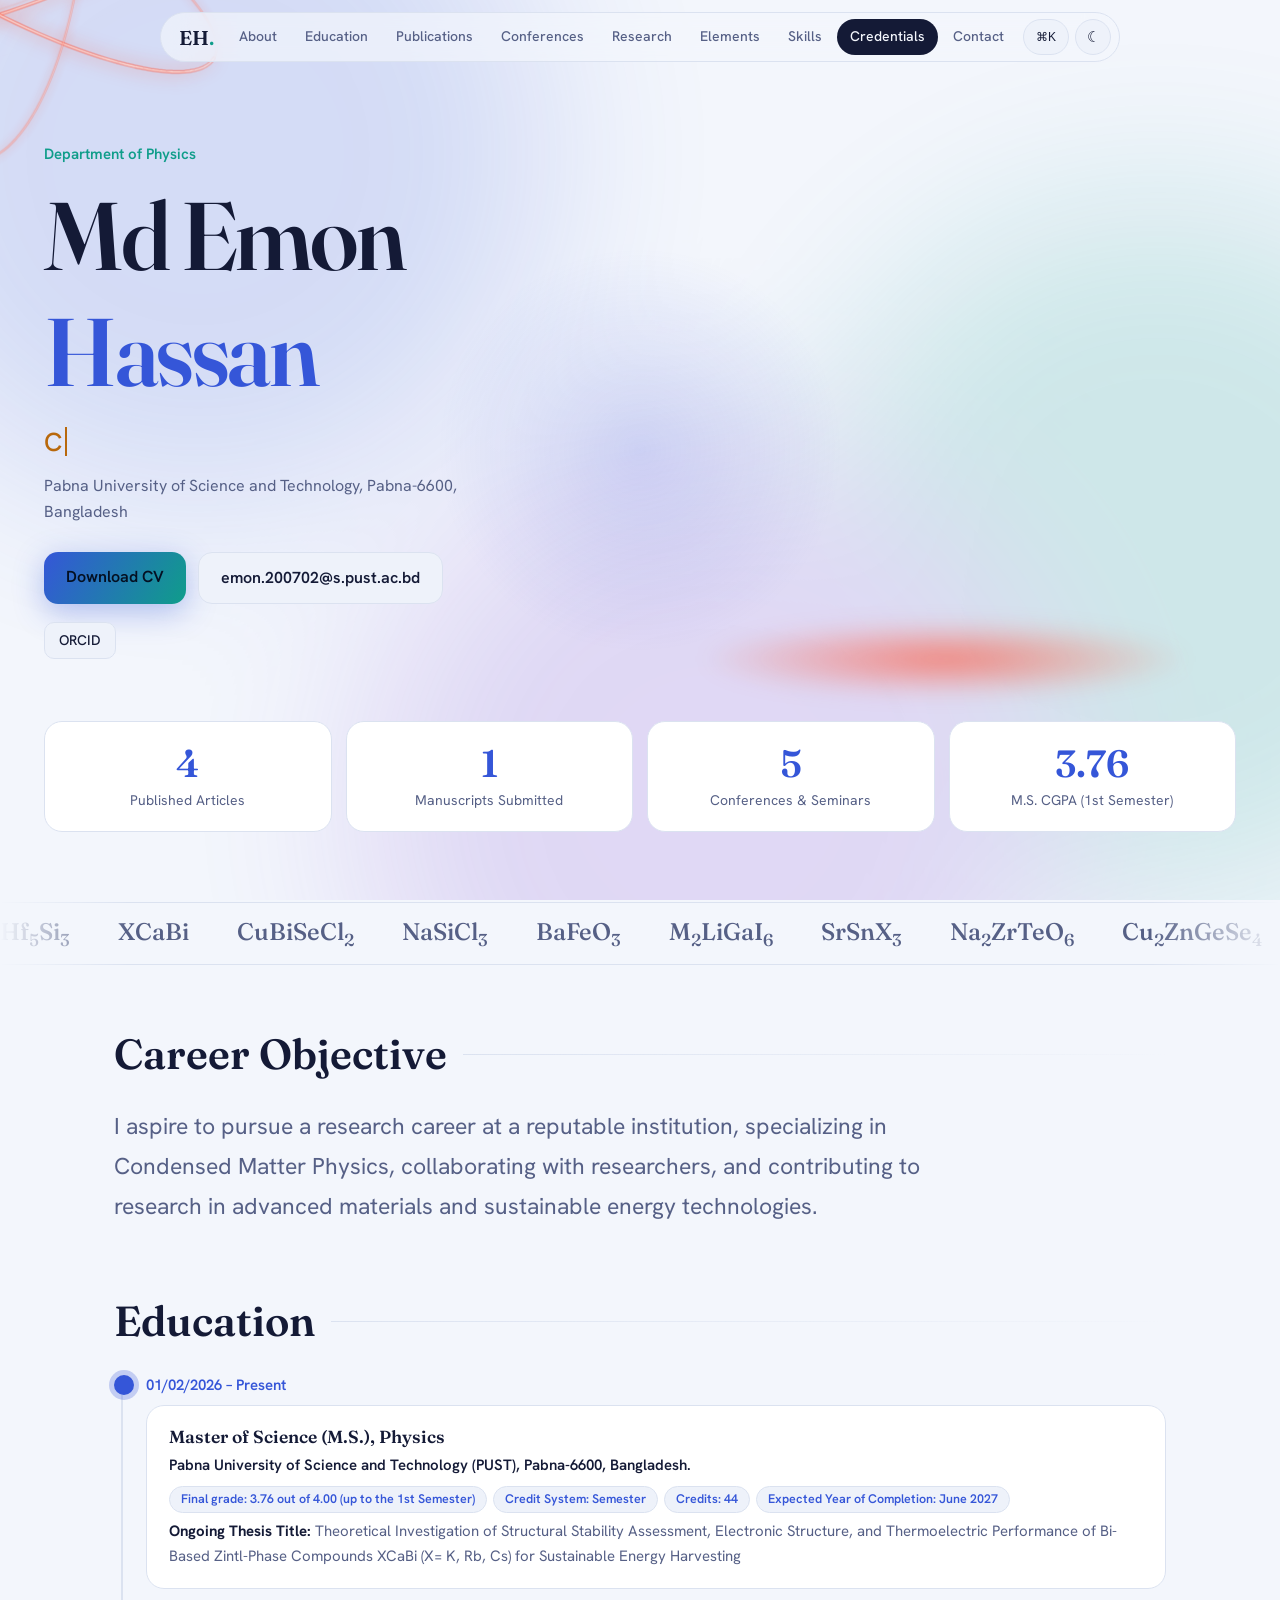
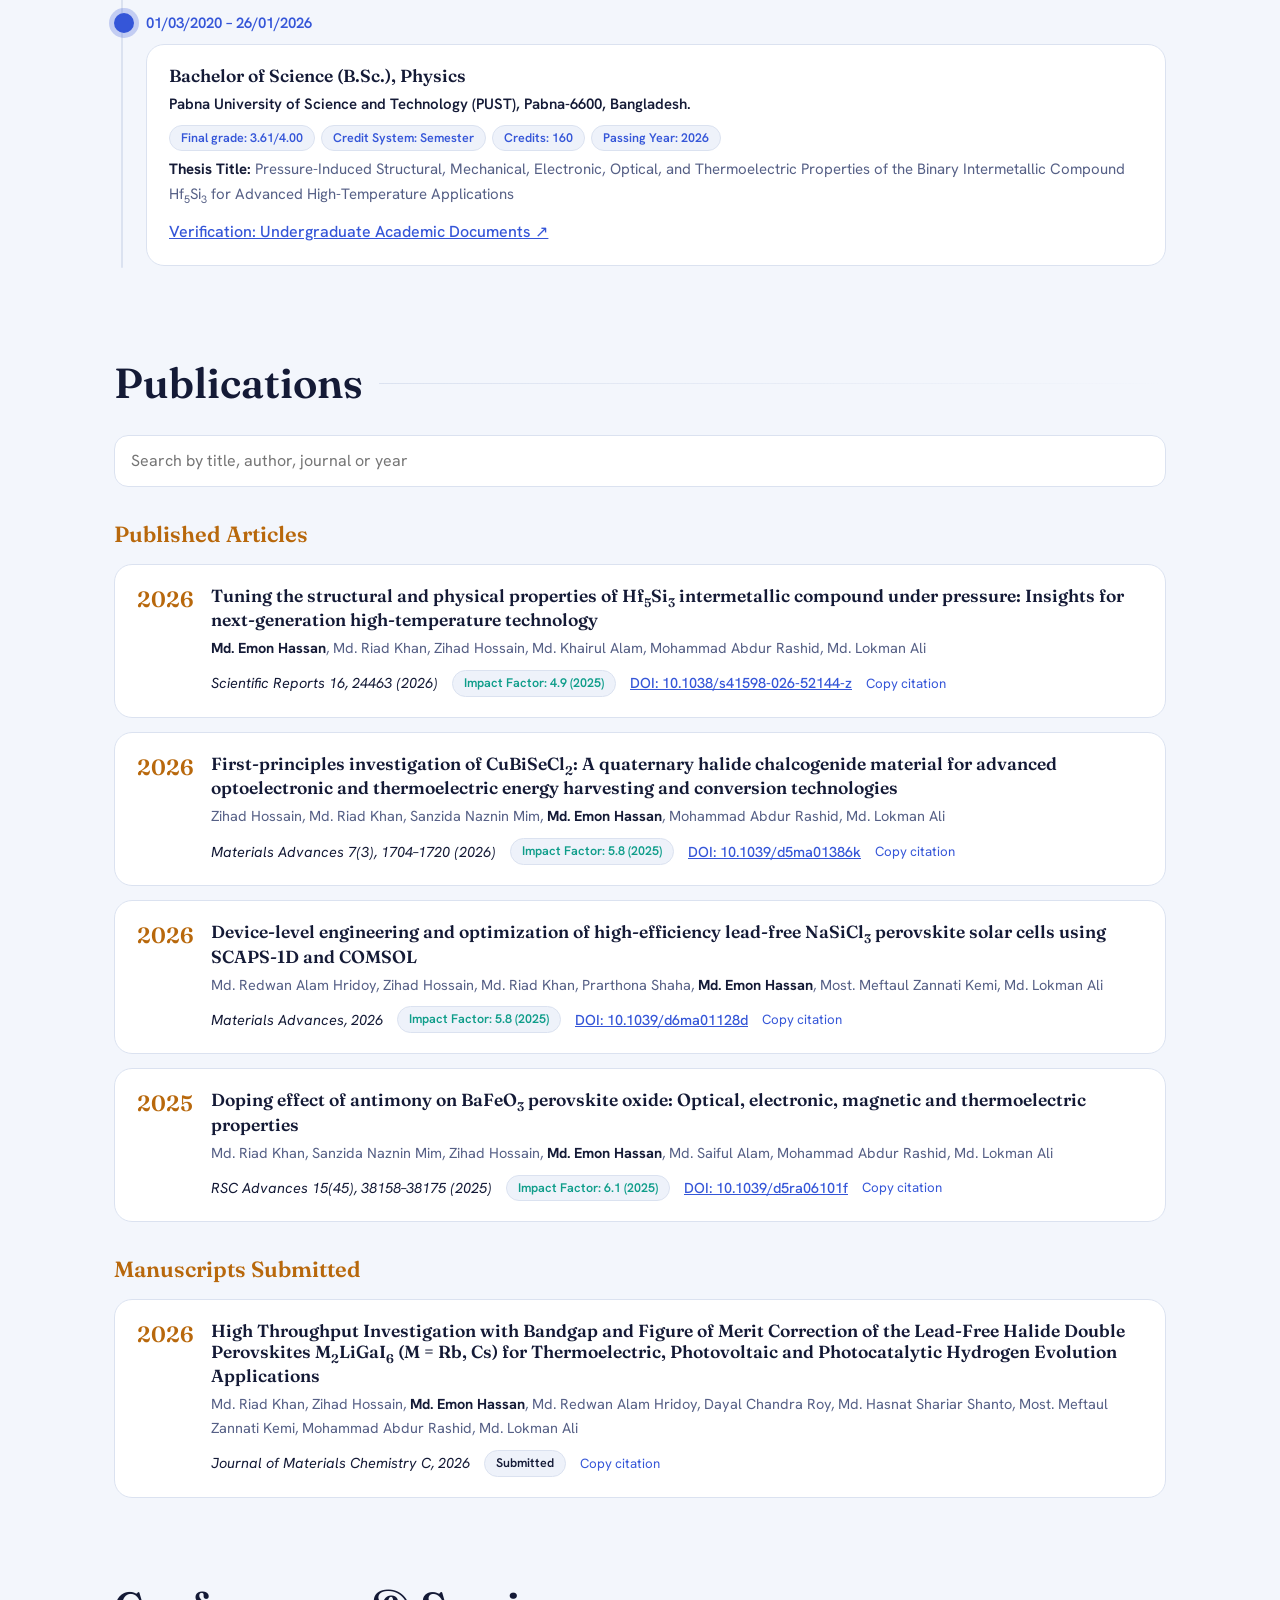
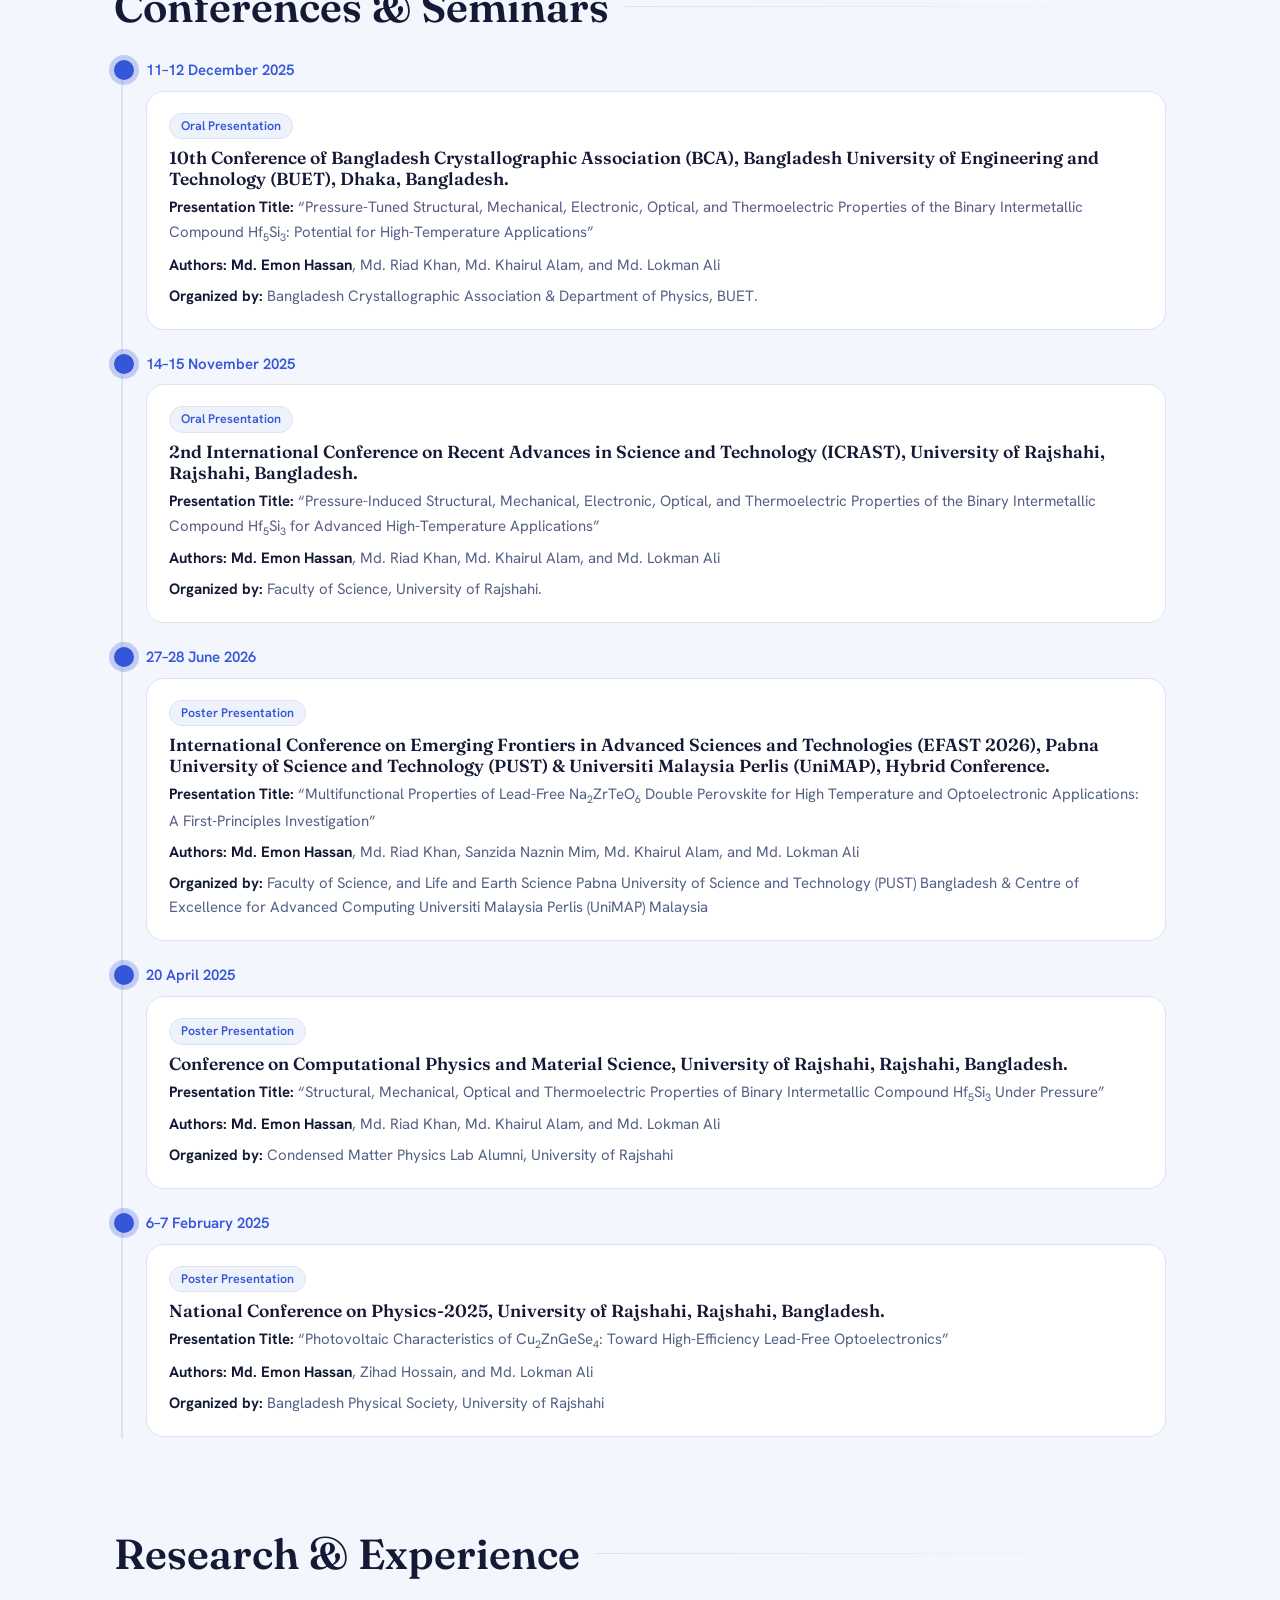
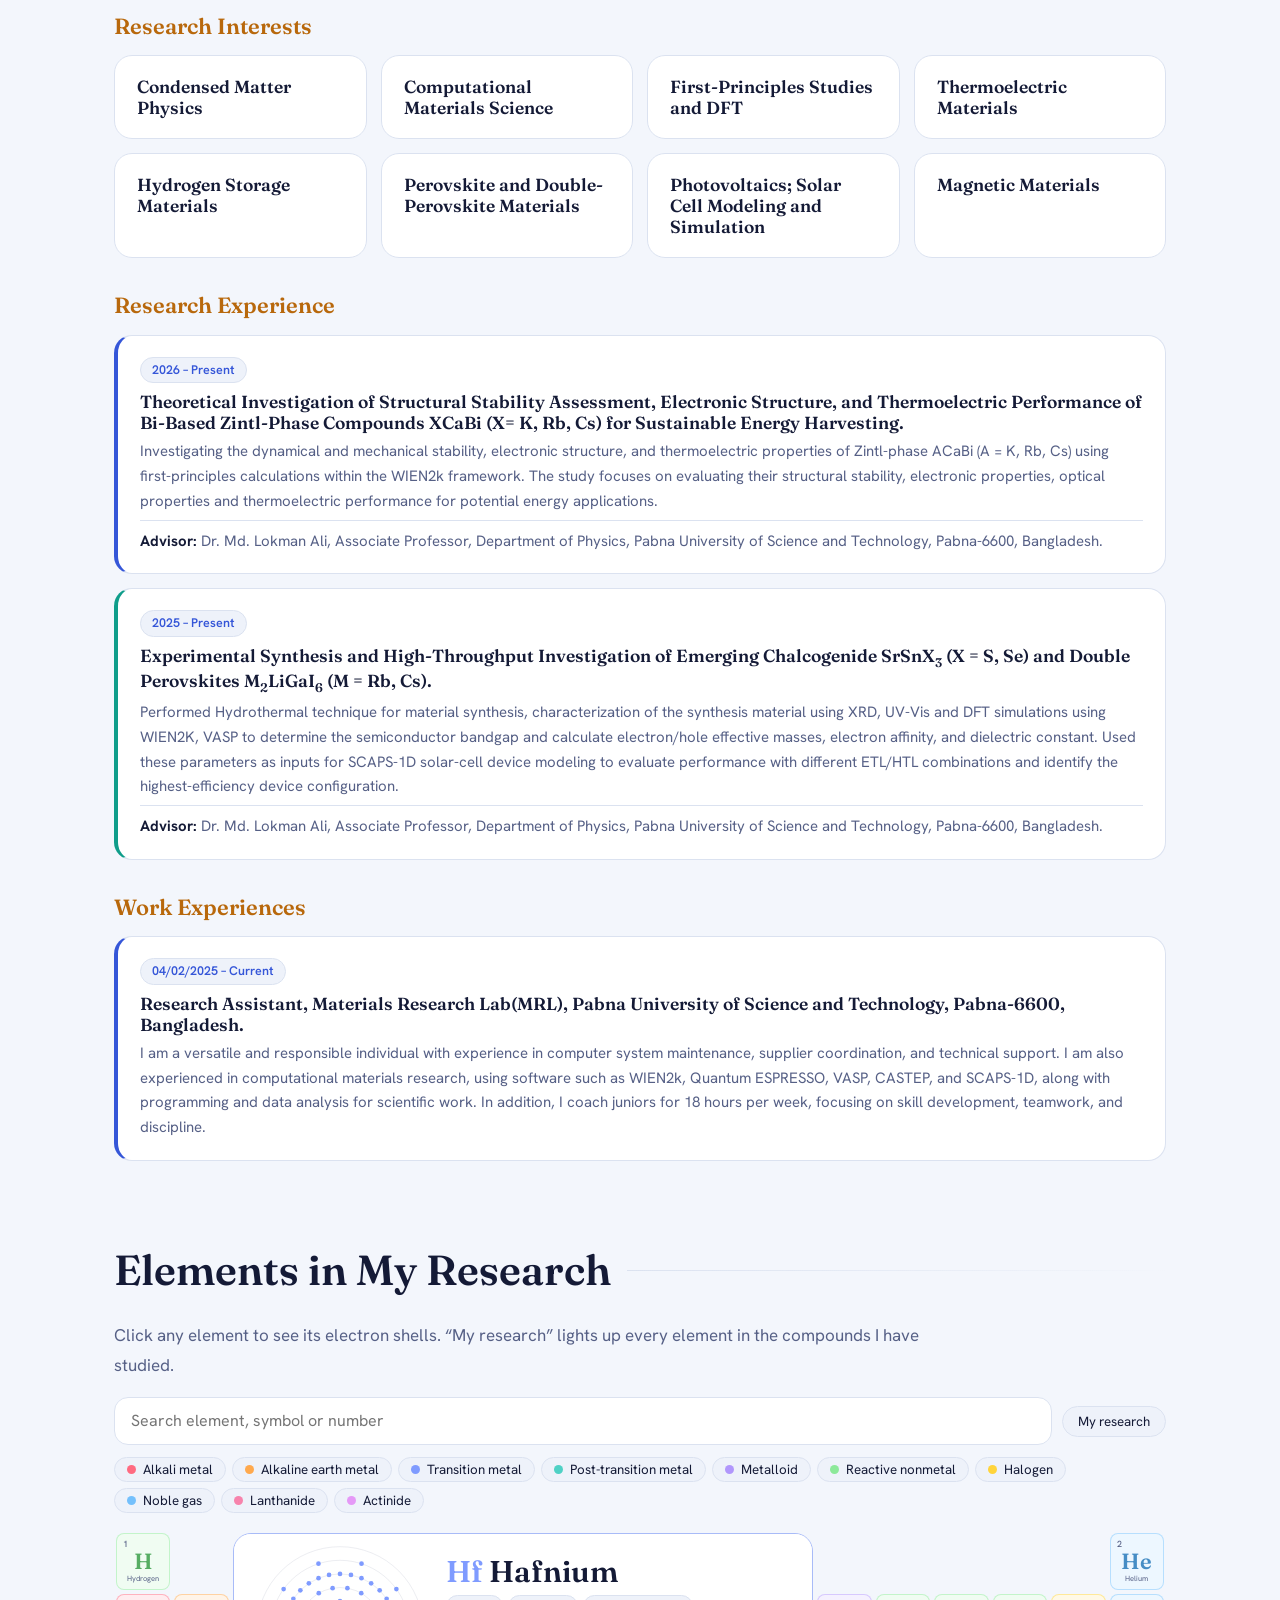
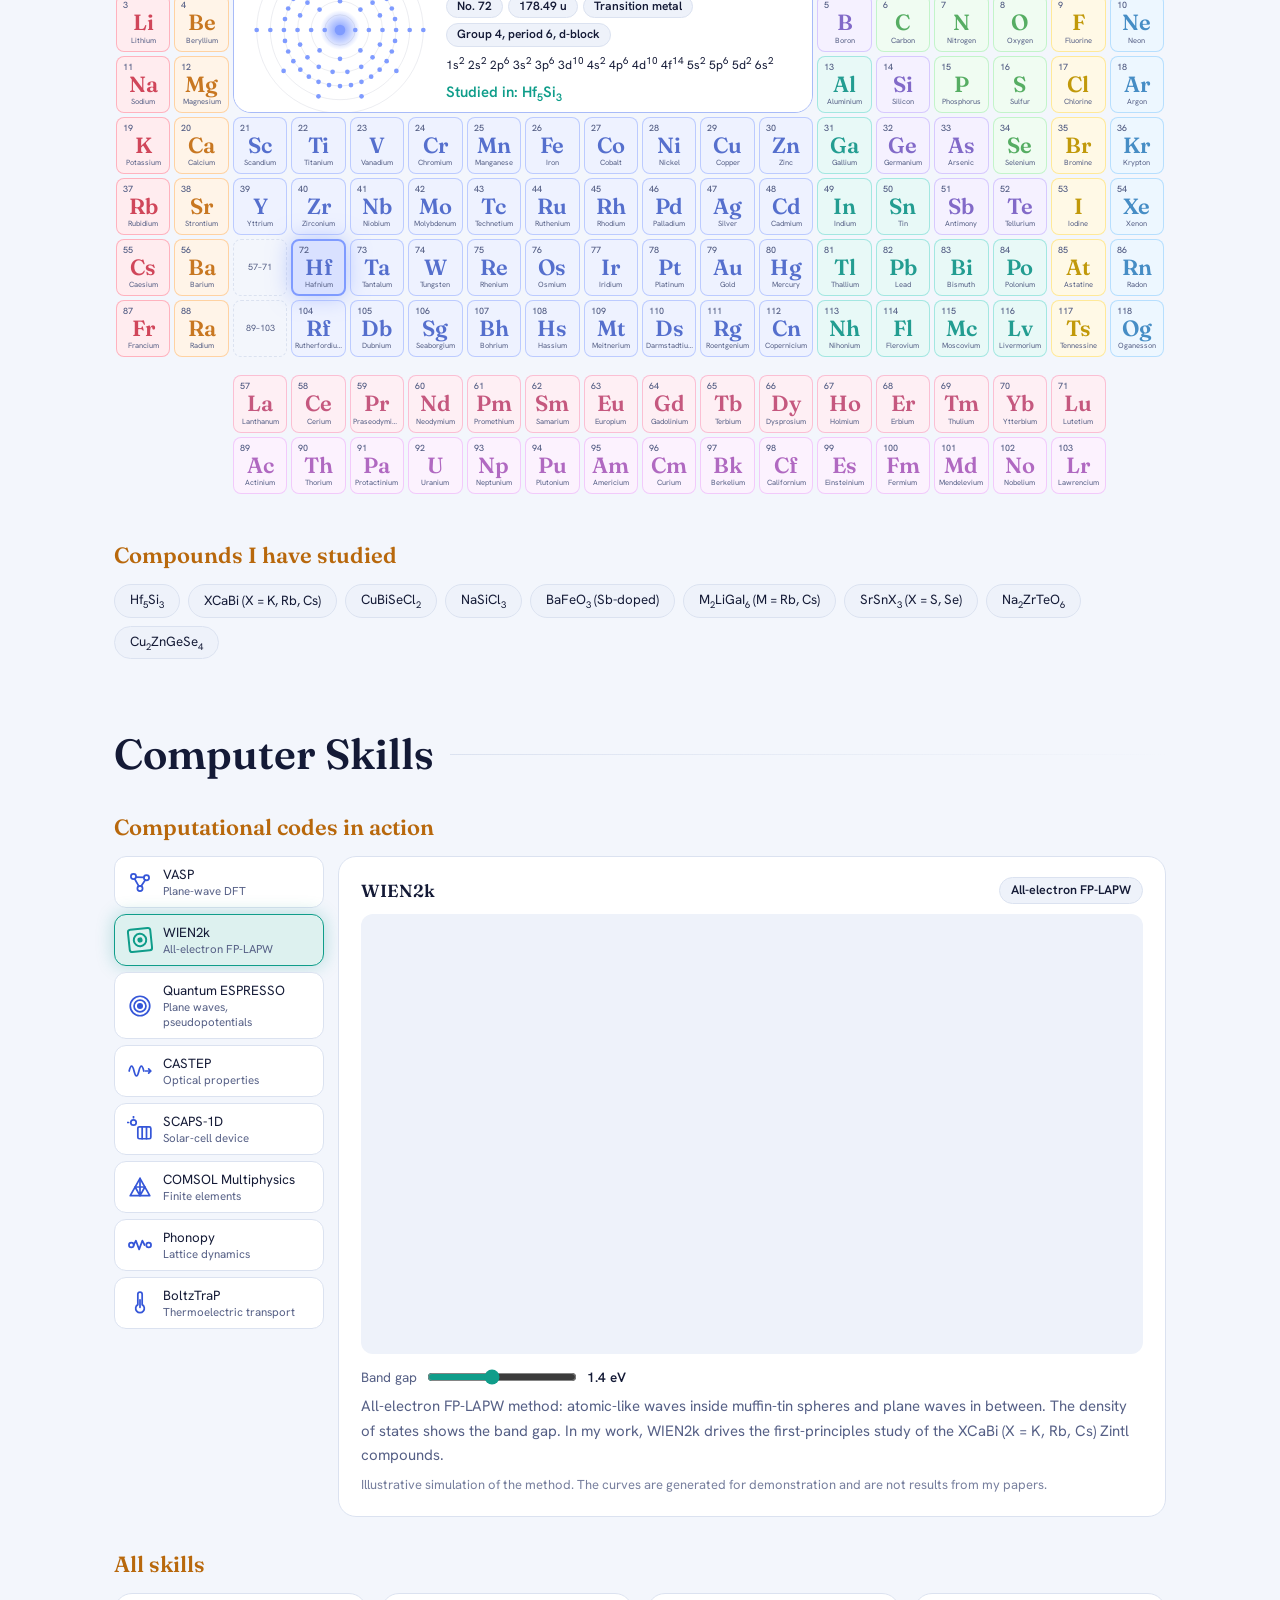
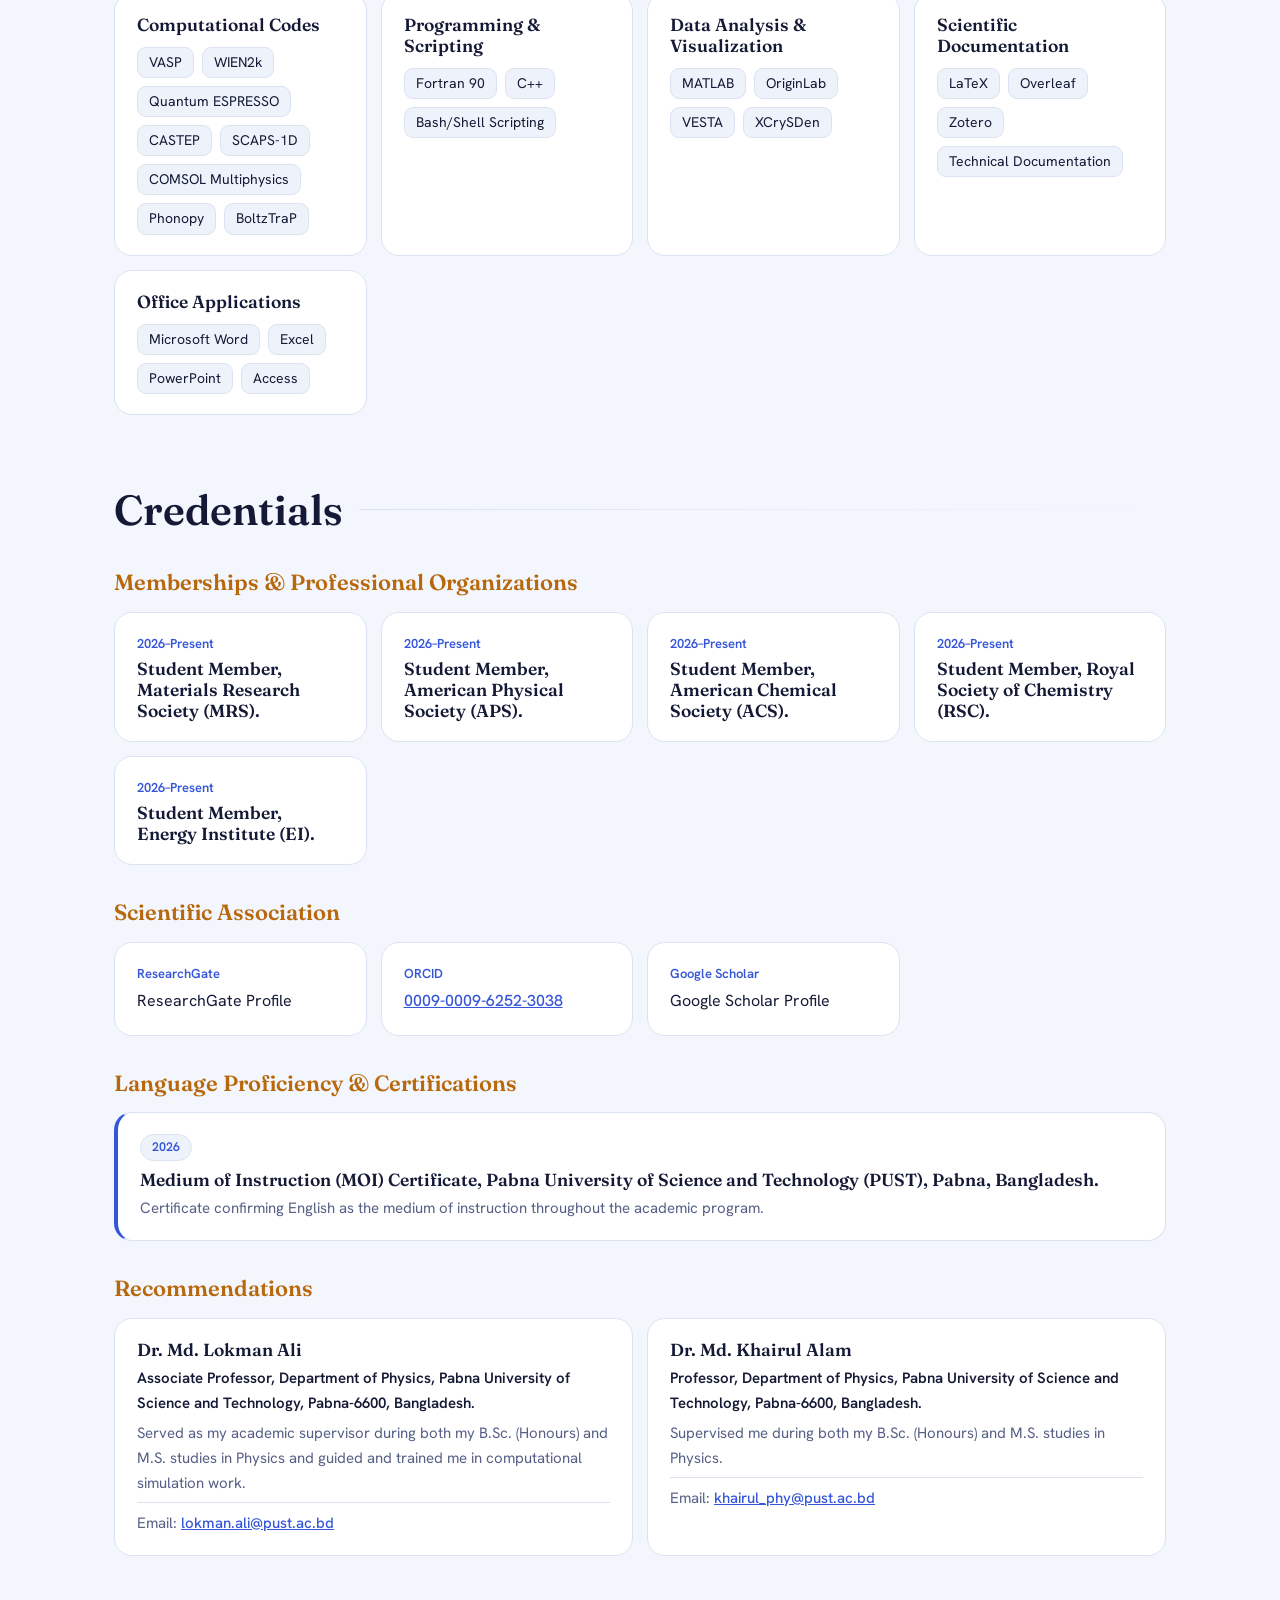
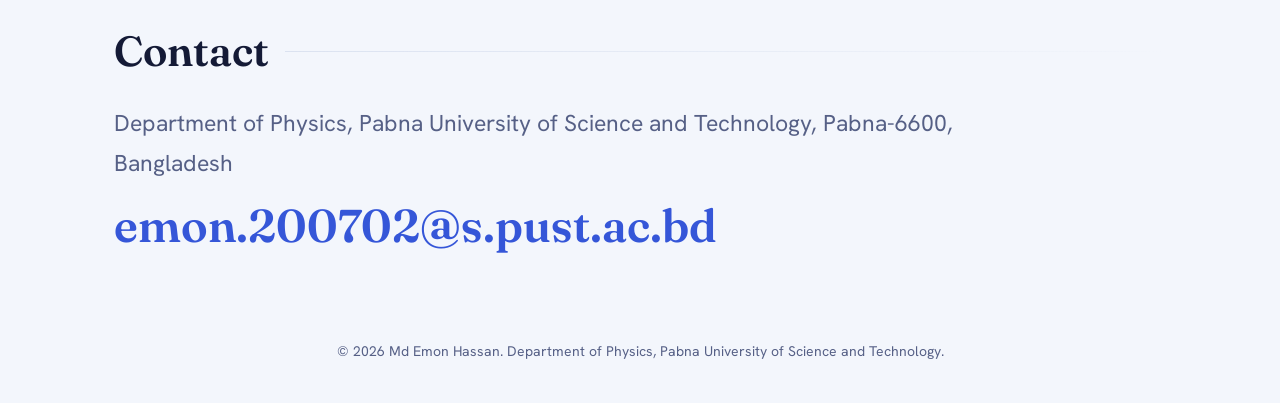
==== commit 34068651: "Add files via upload" ====
--- a/index.html
+++ b/index.html
@@ -2,7 +2,9 @@
 <html lang="en" data-theme="dark">
 <head>
 <meta charset="utf-8">
-<meta name="viewport" content="width=device-width, initial-scale=1">
+<meta name="viewport" content="width=device-width, initial-scale=1, viewport-fit=cover">
+<meta name="theme-color" content="#070a17">
+<meta name="color-scheme" content="dark light">
 <title>Md Emon Hassan | Condensed Matter Physics Researcher</title>
 <meta name="description" content="Md Emon Hassan: M.S. researcher in condensed matter physics at Pabna University of Science and Technology. First-principles studies of thermoelectric, perovskite and photovoltaic materials.">
 <meta property="og:title" content="Md Emon Hassan | Condensed Matter Physics">
@@ -13,9 +15,9 @@
 <link href="https://fonts.googleapis.com/css2?family=Fraunces:opsz,wght@9..144,500;9..144,600&family=Hanken+Grotesk:wght@400;500;600&display=swap" rel="stylesheet">
 <script type="application/ld+json">{"@context":"https://schema.org","@type":"Person","name":"Md Emon Hassan","jobTitle":"Research Assistant","affiliation":{"@type":"CollegeOrUniversity","name":"Pabna University of Science and Technology"},"sameAs":["https://orcid.org/0009-0009-6252-3038"]}</script>
 <link rel="stylesheet" href="style.css">
-
 </head>
 <body>
+<a class="skip-link" href="#main-content">Skip to main content</a>
 <div class="au"><i></i><i></i><i></i></div><div id="cur"></div><div id="bar"></div>
 <header class="top">
   <a class="brand" href="#top">EH<span>.</span></a>
@@ -32,12 +34,12 @@
     <div class="cta"><a class="btn" id="cv" download>Download CV</a><a class="btn g" id="mail"></a></div>
     <div class="chips" id="links"></div>
   </div>
-  <div class="vis"><canvas id="lat" aria-hidden="true"></canvas><div class="ring"></div><div class="ring r2"></div><img class="ph" id="photo" alt=""></div>
+  <div class="vis"><div class="halo"></div><div class="rays"></div><canvas id="orb0" aria-hidden="true"></canvas><img class="ph" id="photo" alt="" decoding="async" fetchpriority="high"><div class="scan"></div></div>
   <div class="stats" id="stats"></div>
 </section>
 
 <div class="mq" aria-hidden="true"><div id="mq"></div></div>
-<main>
+<main id="main-content">
   <section class="s" id="about"><h2 data-r><span class="sc">Career Objective</span></h2><p class="lead" id="obj" data-r></p></section>
   <section class="s" id="education"><h2 data-r><span class="sc">Education</span></h2><ul class="tl" id="edu"></ul></section>
   <section class="s" id="publications"><h2 data-r><span class="sc">Publications</span></h2>
@@ -74,9 +76,10 @@
   <section class="s" id="contact"><h2 data-r><span class="sc">Contact</span></h2><p class="lead" id="addr" data-r></p><p data-r style="margin-top:14px"><a class="big" id="cMail"></a></p><p class="lead" id="priv" data-r style="margin-top:10px;font-size:16px"></p></section>
 </main>
 <footer>© <span id="yr"></span> <span id="fName"></span>. <span id="fText"></span></footer>
+<button id="backTop" type="button" aria-label="Back to top" title="Back to top">↑</button>
 
 <div id="pal" hidden><div class="pbox"><input id="pi" placeholder="Jump to a section, an element, or type cv / theme" aria-label="Command palette"><ul id="pl"></ul></div></div>
 <script src="content.js"></script>
-<script src="script.js"></script>
+<script src="script.js" defer></script>
 </body>
 </html>
--- a/style.css
+++ b/style.css
@@ -200,3 +200,66 @@
 .ctl input{accent-color:var(--teal);width:150px}
 .note{font-size:13px!important;opacity:.8}
 @media(max-width:860px){.lab{grid-template-columns:1fr}.tabs{flex-direction:row;overflow-x:auto}.tabs button{flex:none}.tabs small{display:none}}
+
+/* orbit hero */
+.vis{max-width:540px;--orb:#ff4d2e}
+.halo{position:absolute;inset:6%;border-radius:50%;background:radial-gradient(circle,color-mix(in srgb,var(--orb) 45%,transparent),color-mix(in srgb,var(--orb) 12%,transparent) 50%,transparent 72%);filter:blur(24px);animation:breathe 5s ease-in-out infinite}
+@keyframes breathe{50%{opacity:.6;transform:scale(1.08)}}
+.rays{position:absolute;inset:-10%;background:conic-gradient(from 205deg at 50% 55%,transparent 0 8%,color-mix(in srgb,var(--orb) 32%,transparent) 10% 12%,transparent 15% 100%);filter:blur(14px);-webkit-mask-image:radial-gradient(circle,#000 30%,transparent 72%);mask-image:radial-gradient(circle,#000 30%,transparent 72%);animation:spin 40s linear infinite}
+#orb0,#orb1{position:absolute;inset:0;width:100%;height:100%;pointer-events:none}
+#orb0{z-index:0}#orb1{z-index:2}
+.vis .ph{z-index:1;animation:none;width:38%;border-color:color-mix(in srgb,var(--orb) 75%,#fff 10%);box-shadow:0 0 60px color-mix(in srgb,var(--orb) 50%,transparent)}
+.vis .ph.cut{width:62%;max-height:92%;aspect-ratio:auto;border:0;border-radius:0;box-shadow:none;object-fit:contain;background:none;filter:drop-shadow(0 0 30px color-mix(in srgb,var(--orb) 55%,transparent))}
+
+/* Accessibility + responsive polish */
+.skip-link{position:fixed;left:12px;top:-60px;z-index:100;padding:10px 16px;border-radius:10px;background:var(--ink);color:var(--bg);font-weight:700}
+.skip-link:focus{top:12px}
+#backTop{position:fixed;right:22px;bottom:22px;z-index:35;width:46px;height:46px;border:1px solid var(--line);border-radius:50%;background:color-mix(in srgb,var(--bg) 78%,transparent);color:var(--ink);font-size:20px;box-shadow:0 8px 28px rgba(0,0,0,.2);backdrop-filter:blur(12px);cursor:pointer;opacity:0;visibility:hidden;transform:translateY(10px);transition:opacity .25s,transform .25s,visibility .25s}
+#backTop.show{opacity:1;visibility:visible;transform:translateY(0)}
+#backTop:hover{border-color:var(--teal);color:var(--teal)}
+button,a,input{ -webkit-tap-highlight-color:transparent }
+button:focus-visible,a:focus-visible,input:focus-visible{outline:2px solid var(--teal);outline-offset:3px}
+img{max-width:100%}
+.pub .m a{overflow-wrap:anywhere}
+@media(max-width:620px){
+  .hero{padding:94px 18px 46px;gap:18px}
+  main{padding:0 18px}
+  .s{padding-top:48px}
+  .vis{max-width:min(92vw,390px)}
+  .stats{gap:9px}
+  .stats div{padding:14px 8px}
+  .stats b{font-size:30px}
+  .stats span{font-size:12px}
+  .top{max-width:calc(100% - 12px);top:6px}
+  #menu a{padding:7px 10px;font-size:13px}
+  #backTop{right:14px;bottom:14px}
+}
+@media print{
+  :root,:root[data-theme=light]{--bg:#fff;--ink:#111;--mute:#444;--line:#ccc;--card:#fff;--soft:#f5f5f5}
+  body{background:#fff!important;color:#111!important}
+  .top,#cur,#bar,.au,.mq,#backTop,.cta,.vis canvas,.halo,.rays,.scan{display:none!important}
+  .hero{min-height:0;padding:24px 0;grid-template-columns:1fr}
+  .s{break-inside:avoid;padding:22px 0}
+  [data-r]:not(.in){opacity:1!important}
+  .sp{break-inside:avoid;box-shadow:none}
+  a{color:#111;text-decoration:underline}
+}
+@media(prefers-reduced-motion:reduce){
+  #backTop{transition:none}
+}
+
+/* cutout hero: no frame, figure stands in the scene */
+.hero{grid-template-columns:1fr 1fr}
+.vis{max-width:620px}
+#orb0{-webkit-mask-image:radial-gradient(closest-side,#000 82%,transparent);mask-image:radial-gradient(closest-side,#000 82%,transparent)}
+.halo,.rays{translate:calc(var(--px,0)*-26px) calc(var(--py,0)*-18px)}
+#orb0{translate:calc(var(--px,0)*-14px) calc(var(--py,0)*-10px)}
+.vis .ph{translate:calc(var(--px,0)*9px) calc(var(--py,0)*6px)}
+.vis .ph.cut{position:absolute;left:0;right:0;bottom:0;margin:0 auto;height:94%;width:auto;max-width:92%;
+  filter:drop-shadow(0 0 30px color-mix(in srgb,var(--orb) 55%,transparent));object-fit:contain;
+  transform:perspective(900px) rotateY(calc(var(--px,0)*7deg)) rotateX(calc(var(--py,0)*-4deg));
+  animation:mat 1.7s cubic-bezier(.5,0,.2,1) .7s backwards}
+@keyframes mat{from{clip-path:inset(100% 0 0 0);filter:brightness(3) drop-shadow(0 0 50px #fff)}to{clip-path:inset(0 0 0 0);filter:drop-shadow(0 0 30px color-mix(in srgb,var(--orb) 55%,transparent))}}
+.vis::after{content:"";position:absolute;left:8%;right:8%;bottom:-1%;height:13%;z-index:0;background:radial-gradient(closest-side,color-mix(in srgb,var(--orb) 60%,transparent),transparent);filter:blur(10px)}
+.scan{position:absolute;left:12%;right:12%;height:2px;z-index:3;pointer-events:none;background:linear-gradient(90deg,transparent,#fff,transparent);box-shadow:0 0 22px 4px var(--orb);animation:scan 1.7s cubic-bezier(.5,0,.2,1) .7s both}
+@keyframes scan{0%{top:98%;opacity:0}8%,92%{opacity:1}100%{top:6%;opacity:0}}
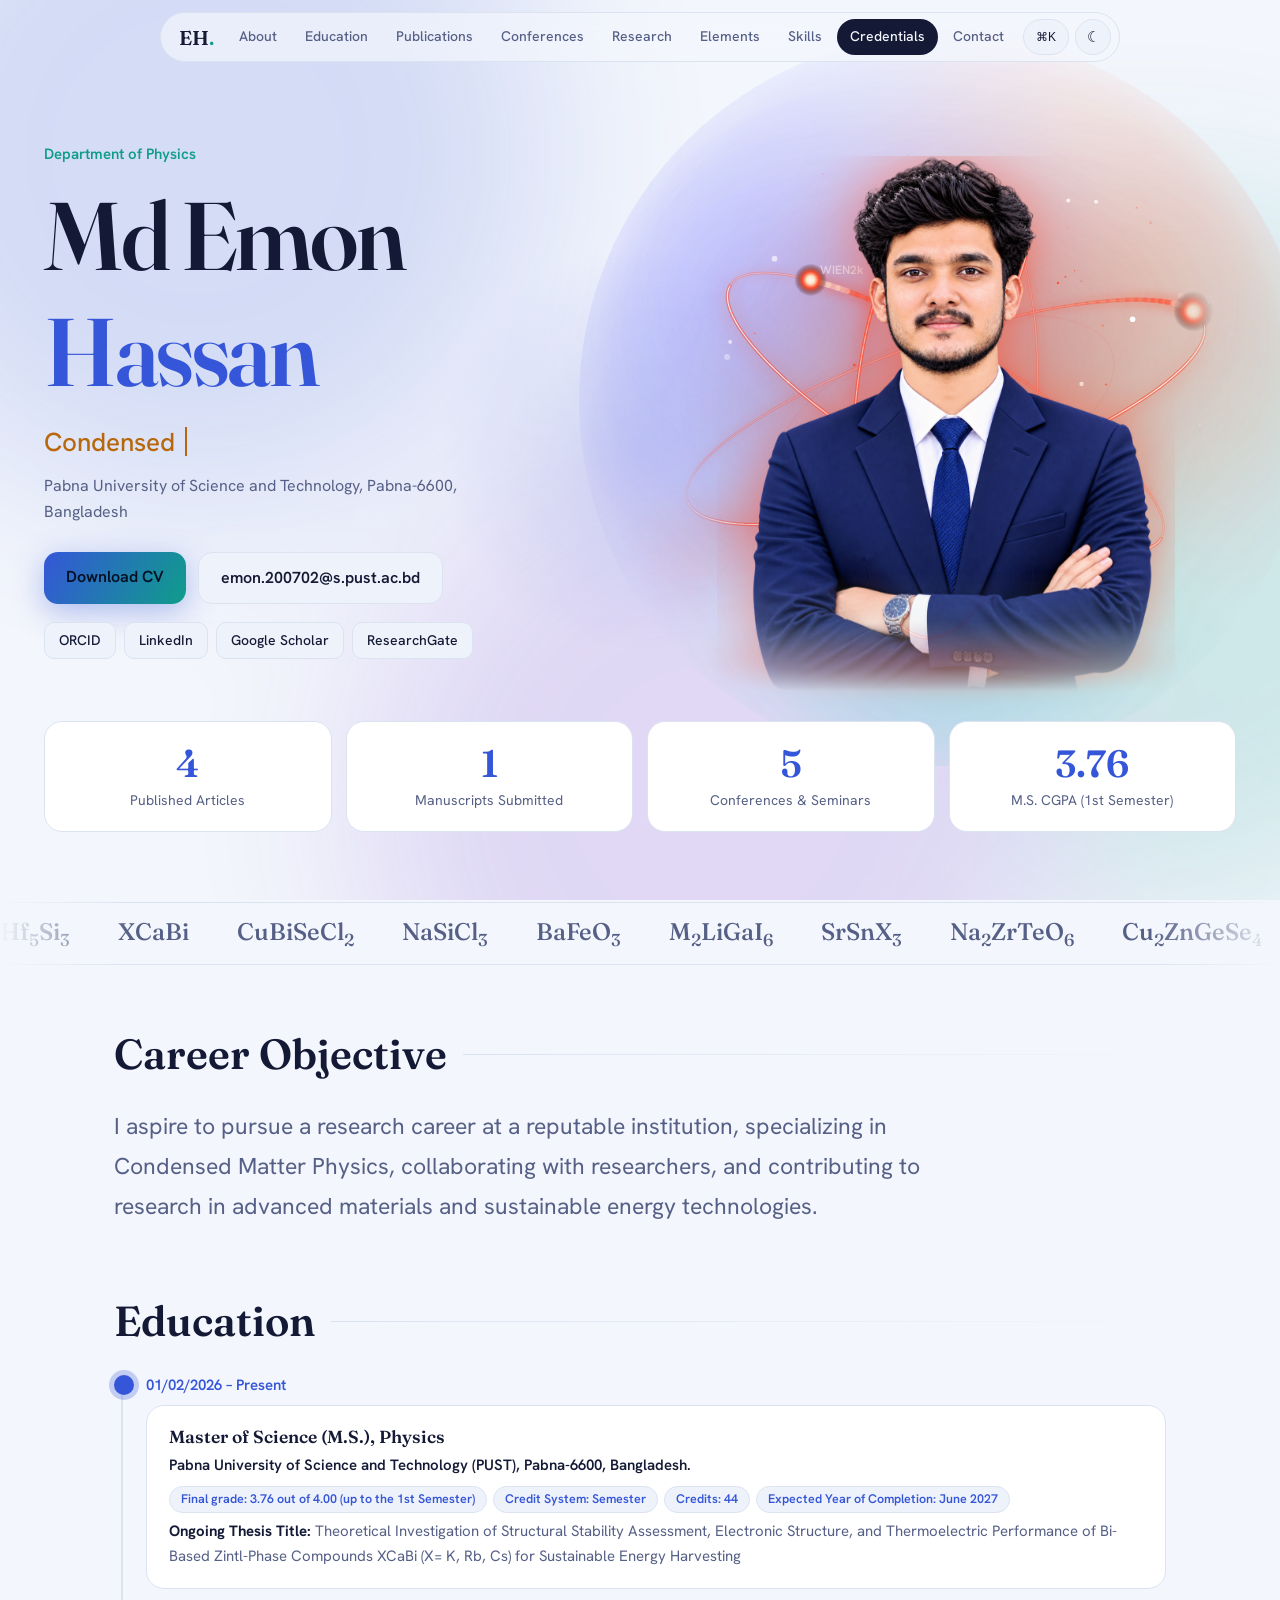
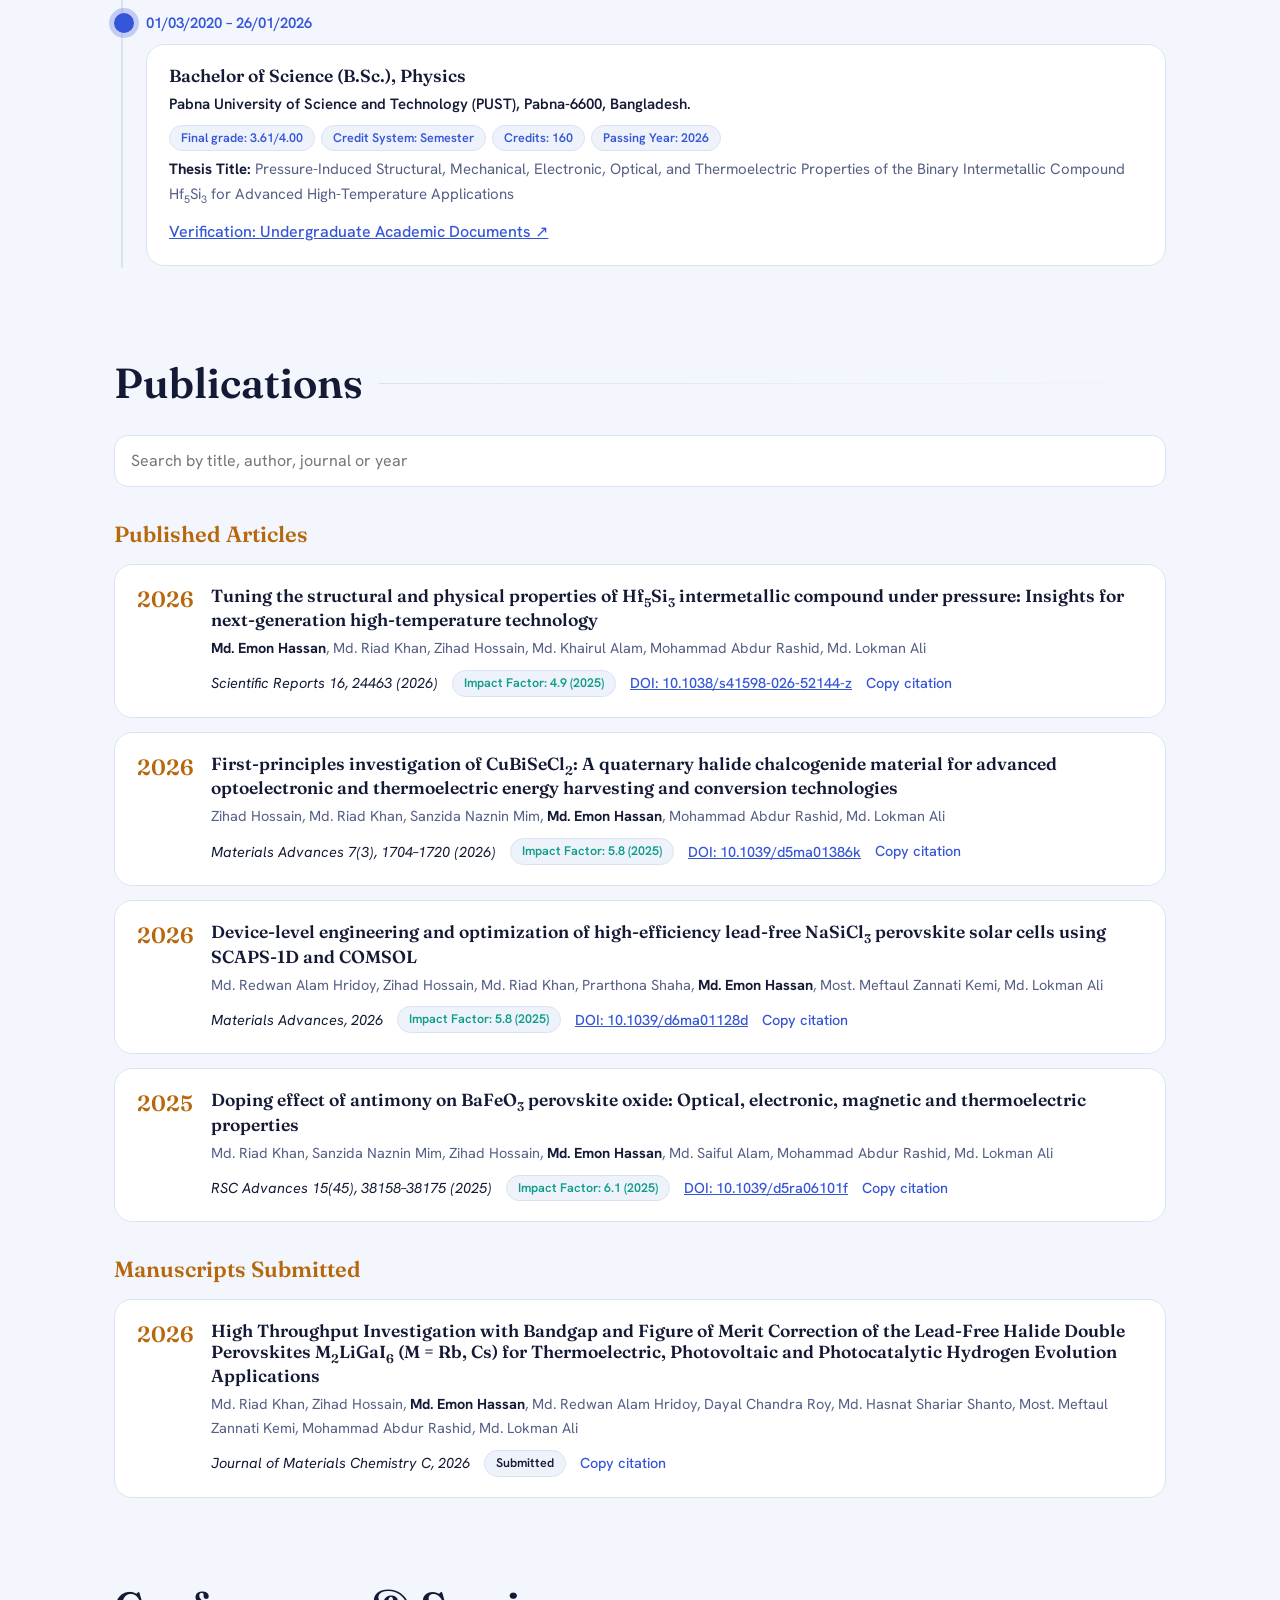
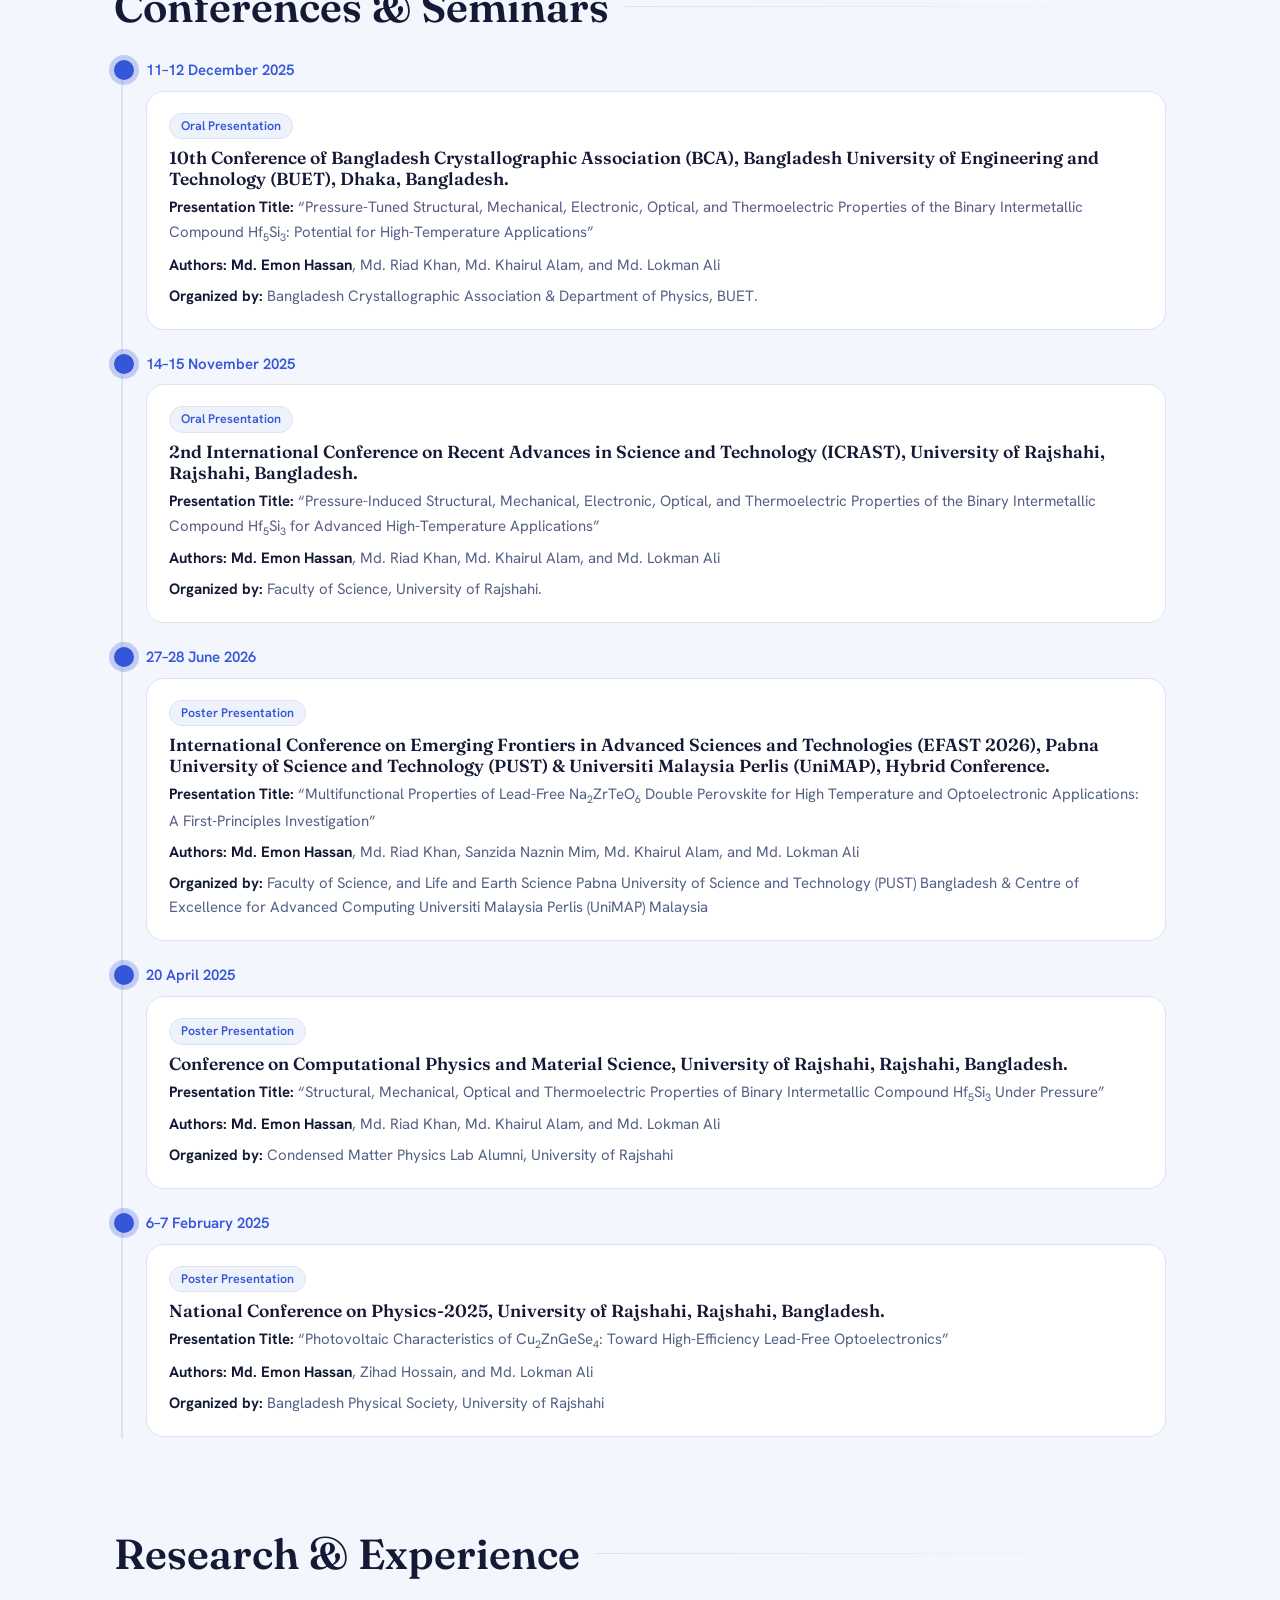
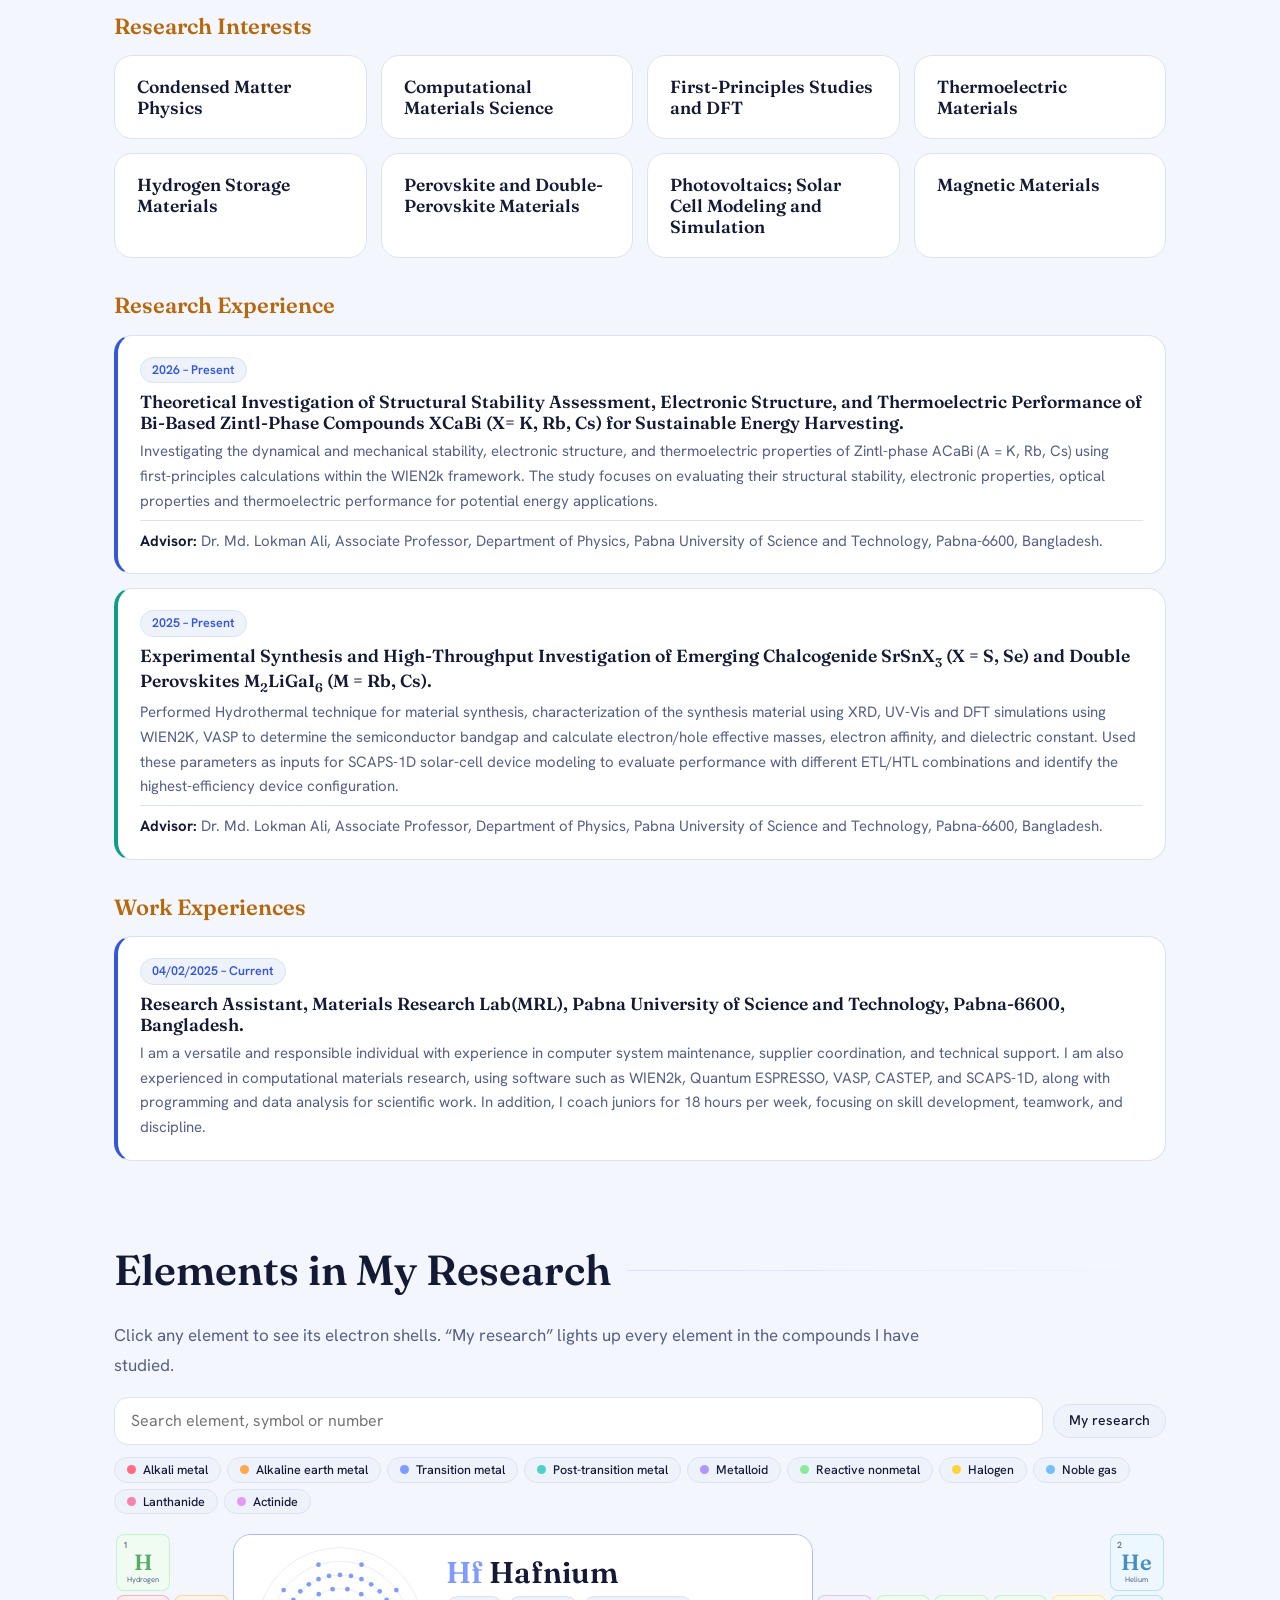
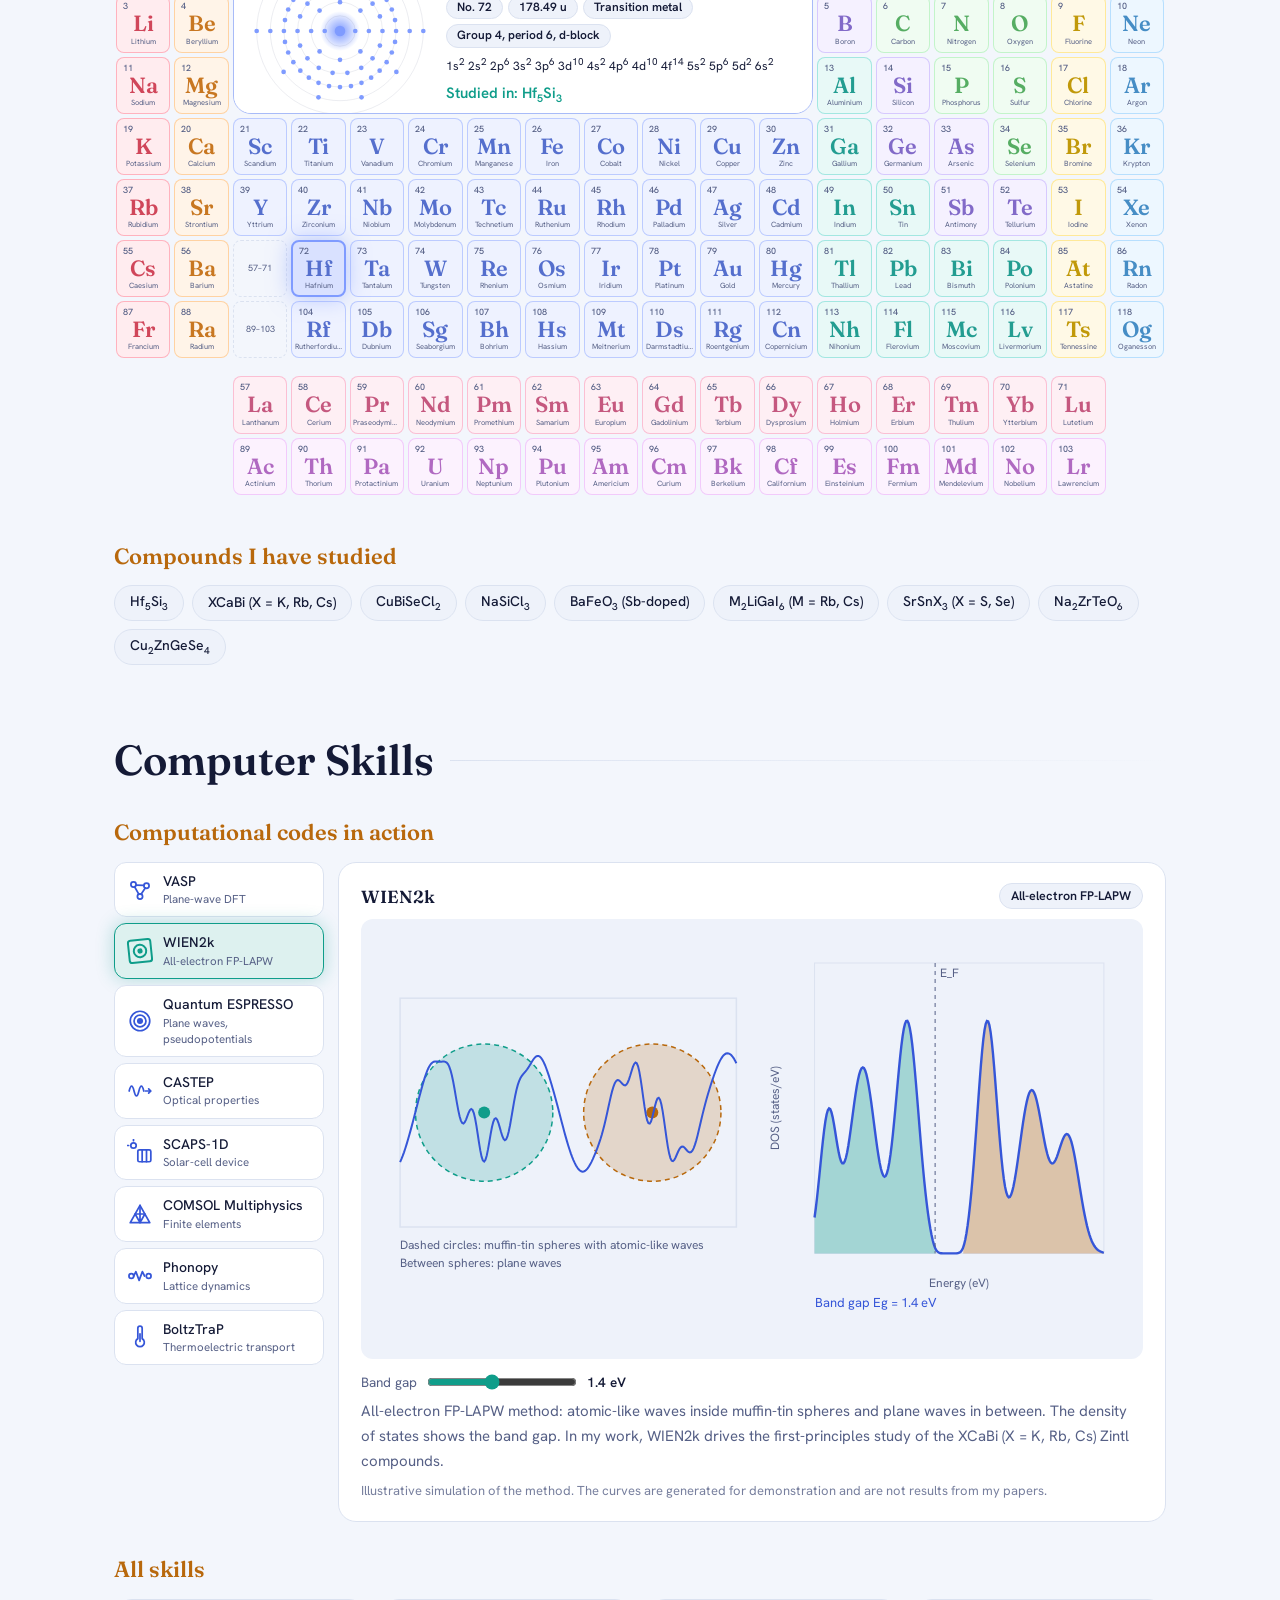
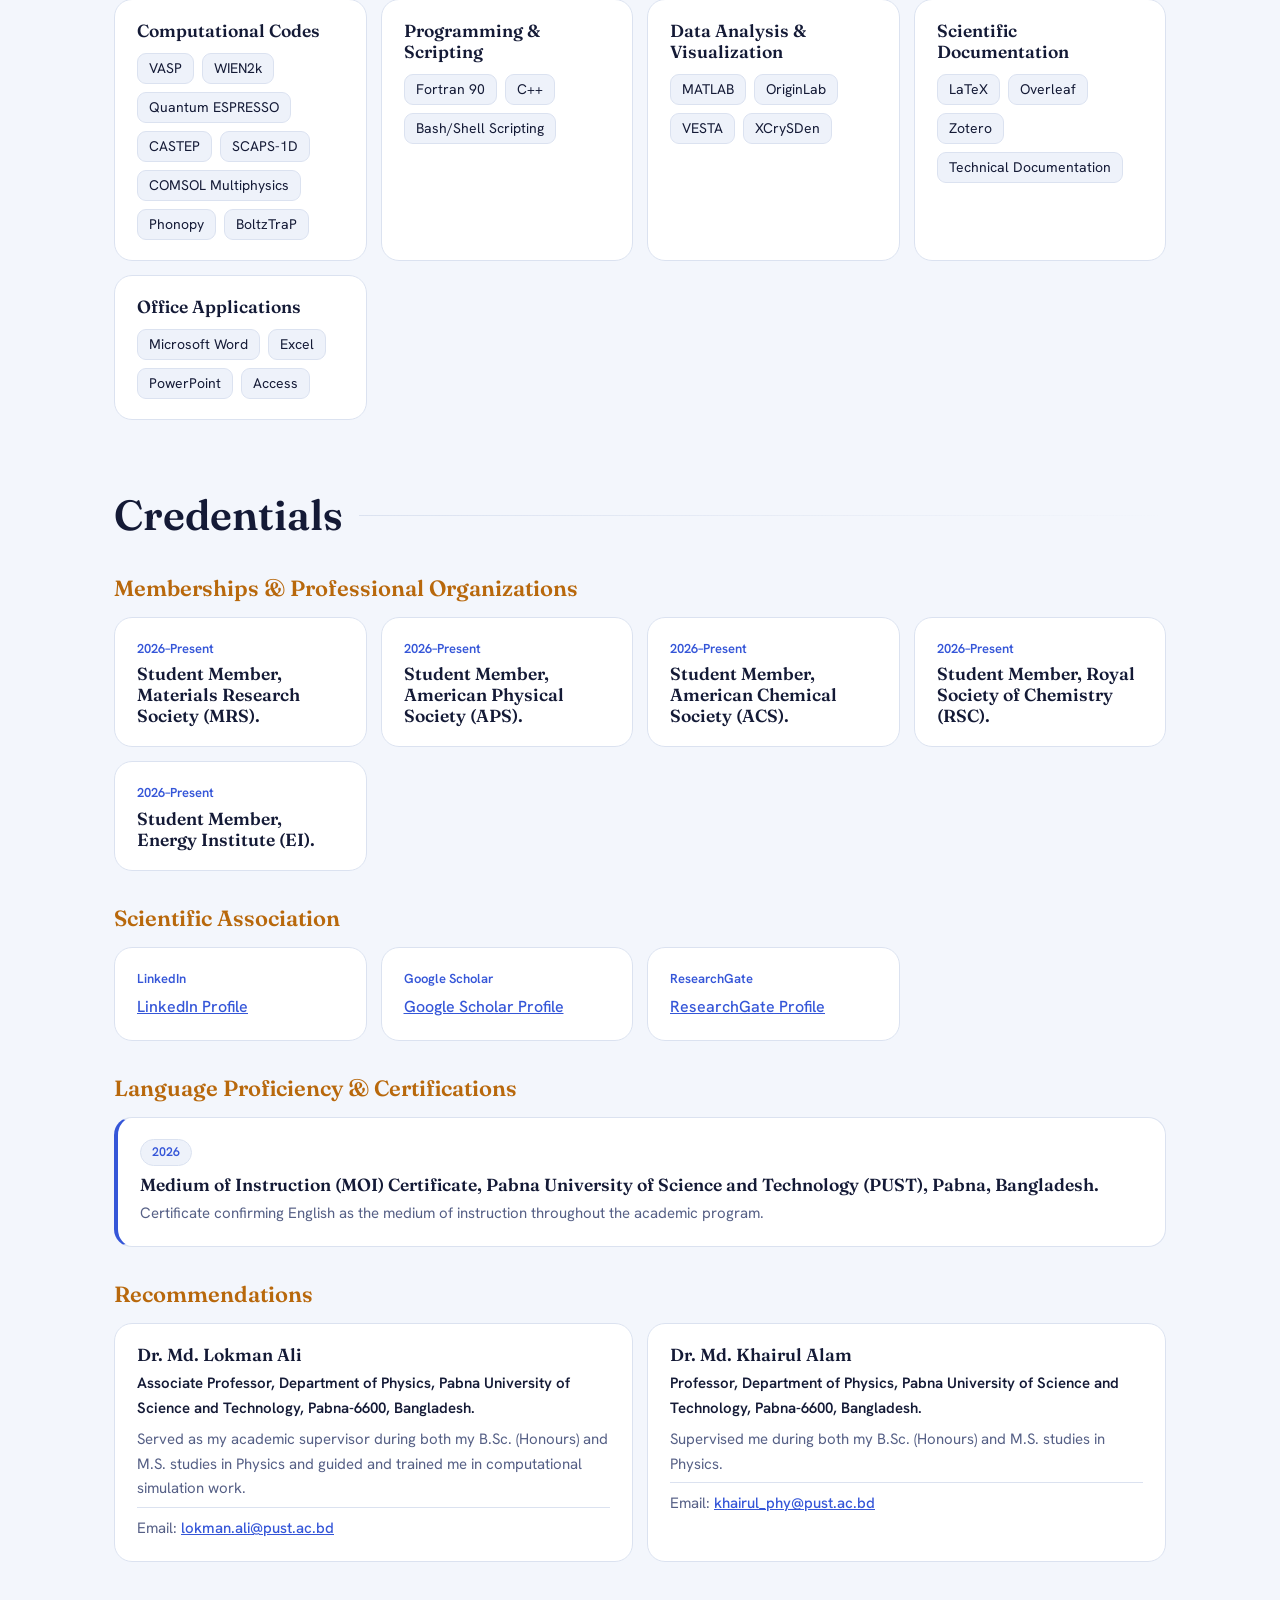
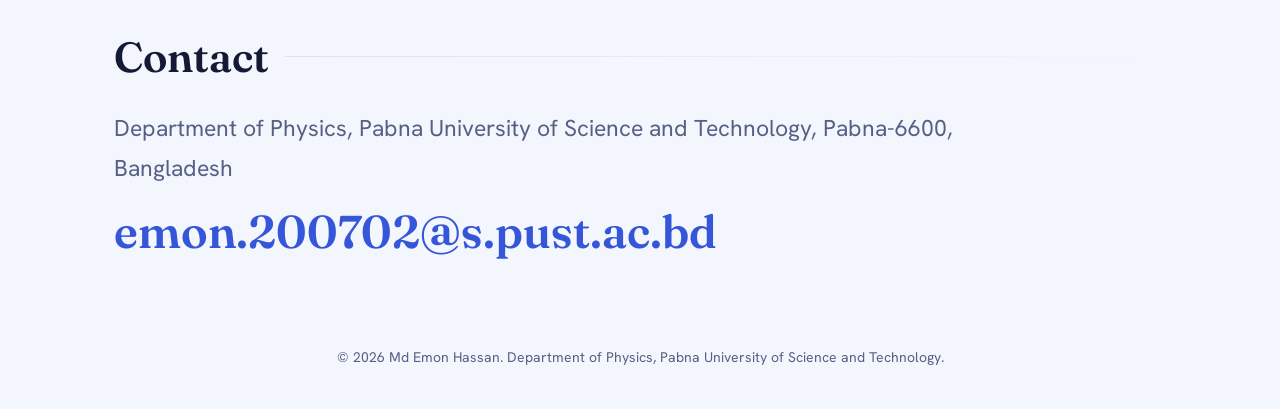
==== commit 64566342: "Update index.html" ====
--- a/index.html
+++ b/index.html
@@ -34,7 +34,7 @@
     <div class="cta"><a class="btn" id="cv" download>Download CV</a><a class="btn g" id="mail"></a></div>
     <div class="chips" id="links"></div>
   </div>
-  <div class="vis"><div class="halo"></div><div class="rays"></div><canvas id="orb0" aria-hidden="true"></canvas><img class="ph" id="photo" alt="" decoding="async" fetchpriority="high"><div class="scan"></div></div>
+  <div class="vis effect-1"><div class="halo"></div><div class="rays"></div><canvas id="orb0" aria-hidden="true"></canvas><img class="ph" id="photo" alt="" decoding="async" fetchpriority="high"><div class="scan"></div></div>
   <div class="stats" id="stats"></div>
 </section>
 
--- a/style.css
+++ b/style.css
@@ -1,265 +1,2299 @@
-:root{--bg:#070a17;--card:rgba(255,255,255,.045);--soft:rgba(255,255,255,.07);--ink:#e9edff;--mute:#9aa5cf;--line:rgba(255,255,255,.11);--pri:#7f9bff;--teal:#3fd0b8;--amb:#f2b866;--glow:.5}
-:root[data-theme=light]{--bg:#f3f6fc;--card:#fff;--soft:#eef2fa;--ink:#141a36;--mute:#566086;--line:#dbe2f0;--pri:#3556d8;--teal:#0f9d8a;--amb:#b8680c;--glow:.16}
-*{box-sizing:border-box;margin:0}
-html{scroll-behavior:smooth;scroll-padding-top:84px}
-body{background:var(--bg);color:var(--ink);font:400 16px/1.65 "Hanken Grotesk",system-ui,sans-serif;overflow-x:hidden;transition:background .4s,color .4s}
-a{color:inherit}
-h1,h2,h3{font-family:Fraunces,Georgia,serif;font-weight:600;line-height:1.2}
-sub{font-size:.72em}
-::selection{background:var(--pri);color:#fff}
-:focus-visible{outline:2px solid var(--pri);outline-offset:3px}
-
-/* background + cursor + progress */
-.au{position:fixed;inset:0;z-index:-1;overflow:hidden;opacity:var(--glow)}
-.au i{position:absolute;width:55vmax;height:55vmax;border-radius:50%;filter:blur(90px);animation:drift 24s ease-in-out infinite alternate}
-.au i:nth-child(1){background:#3556d8;top:-22%;left:-12%}
-.au i:nth-child(2){background:#0f9d8a;right:-18%;top:22%;animation-duration:30s}
-.au i:nth-child(3){background:#7a3fd0;bottom:-28%;left:28%;animation-duration:36s}
-@keyframes drift{to{transform:translate(12vw,8vh) scale(1.2) rotate(40deg)}}
-#cur{position:fixed;left:0;top:0;width:0;height:0;pointer-events:none;z-index:50}
-#cur::before{content:"";position:absolute;width:440px;height:440px;margin:-220px 0 0 -220px;border-radius:50%;background:radial-gradient(circle,color-mix(in srgb,var(--pri) 16%,transparent),transparent 65%)}
-#bar{position:fixed;top:0;left:0;right:0;height:3px;z-index:60;transform-origin:0 50%;transform:scaleX(0);background:linear-gradient(90deg,var(--pri),var(--teal),var(--amb))}
-
-/* nav */
-.top{position:fixed;top:12px;left:50%;transform:translateX(-50%);z-index:40;display:flex;align-items:center;gap:6px;max-width:calc(100% - 24px);padding:6px 8px 6px 18px;border-radius:99px;background:color-mix(in srgb,var(--bg) 68%,transparent);backdrop-filter:blur(16px);-webkit-backdrop-filter:blur(16px);border:1px solid var(--line)}
-.brand{font:600 20px Fraunces,serif;text-decoration:none;margin-right:6px}.brand span{color:var(--teal)}
-#menu{display:flex;gap:2px;overflow-x:auto;scrollbar-width:none;min-width:0}
-#menu a{padding:6px 13px;border-radius:99px;text-decoration:none;font-size:14px;font-weight:500;color:var(--mute);white-space:nowrap;transition:.25s}
-#menu a:hover{color:var(--ink)}#menu a.on{background:var(--ink);color:var(--bg)}
-.ib{width:36px;height:36px;border-radius:50%;border:1px solid var(--line);background:var(--soft);color:var(--ink);cursor:pointer;font-size:15px;flex:none;transition:transform .4s}
-.ib:hover{transform:rotate(180deg)}
-
-/* hero */
-@keyframes rise{from{opacity:0;transform:translateY(40px);filter:blur(8px)}}
-@keyframes zoom{from{opacity:0;transform:scale(.6) rotate(-12deg)}}
-.hero{min-height:100svh;display:grid;grid-template-columns:1.1fr .9fr;align-items:center;gap:30px;max-width:1240px;margin:auto;padding:110px 24px 70px}
-.hl>*:not(h1){animation:rise .9s cubic-bezier(.2,.8,.2,1) .9s backwards}
-.hl>.kick{animation-delay:.1s}
-.kick{font-weight:600;font-size:15px;color:var(--teal)}
-h1{font-size:clamp(46px,7.6vw,96px);margin:12px 0 12px;letter-spacing:-.025em}
-.w{display:inline-block;white-space:nowrap}
-.w:last-child .ch{color:var(--pri)}
-.ch{display:inline-block;transition:transform .3s,color .3s;animation:rise 1s cubic-bezier(.2,.8,.2,1) backwards;animation-delay:calc(var(--i)*50ms + .25s)}
-.ch:hover{transform:translateY(-10px) rotate(-5deg);color:var(--amb)}
-.typ{font-weight:500;font-size:clamp(18px,2.3vw,26px);color:var(--amb);min-height:1.7em}
-.caret{display:inline-block;width:2px;height:1.1em;background:var(--amb);margin-left:3px;vertical-align:-.18em;animation:bl 1s steps(1) infinite}
-@keyframes bl{50%{opacity:0}}
-.uni{color:var(--mute);margin-top:8px;max-width:470px}
-.cta{display:flex;gap:12px;flex-wrap:wrap;margin-top:26px}
-.btn{display:inline-block;padding:12px 22px;border-radius:14px;background:linear-gradient(120deg,var(--pri),var(--teal));color:#041022;font-weight:600;text-decoration:none;box-shadow:0 8px 30px color-mix(in srgb,var(--pri) 35%,transparent);transition:transform .2s ease-out,box-shadow .3s}
-.btn:hover{box-shadow:0 12px 40px color-mix(in srgb,var(--teal) 50%,transparent)}
-.btn.g{background:var(--soft);color:var(--ink);border:1px solid var(--line);box-shadow:none}
-.chips{display:flex;flex-wrap:wrap;gap:8px;margin-top:18px}
-.chips a{font-size:14px;font-weight:500;padding:6px 14px;border-radius:10px;background:var(--soft);border:1px solid var(--line);text-decoration:none;transition:.25s}
-.chips a:hover{transform:translateY(-3px);border-color:var(--pri);color:var(--pri)}
-.vis{position:relative;aspect-ratio:1;max-width:500px;width:100%;margin:auto;display:grid;place-items:center;animation:zoom 1.4s cubic-bezier(.2,.8,.2,1) .3s backwards}
-#lat{position:absolute;inset:0;width:100%;height:100%}
-.ph{position:relative;width:36%;aspect-ratio:1;border-radius:50%;object-fit:cover;border:3px solid var(--teal);display:grid;place-items:center;font:600 50px Fraunces,serif;background:#14275e;color:#fff;box-shadow:0 0 70px color-mix(in srgb,var(--teal) 45%,transparent);animation:fl 6s ease-in-out infinite}
-@keyframes fl{50%{transform:translateY(-12px)}}
-.ring{position:absolute;inset:19%;border-radius:50%;border:1px dashed color-mix(in srgb,var(--pri) 65%,transparent);animation:spin 30s linear infinite}
-.ring.r2{inset:7%;border-color:color-mix(in srgb,var(--teal) 55%,transparent);animation-direction:reverse;animation-duration:46s}
-.ring::after{content:"";position:absolute;top:-5px;left:50%;width:9px;height:9px;border-radius:50%;background:var(--amb);box-shadow:0 0 14px var(--amb)}
-@keyframes spin{to{transform:rotate(1turn)}}
-.stats{grid-column:1/-1;display:grid;grid-template-columns:repeat(4,1fr);gap:14px}
-.stats div{padding:18px 14px;border-radius:18px;background:var(--card);border:1px solid var(--line);backdrop-filter:blur(8px);text-align:center}
-.stats b{display:block;font:600 38px Fraunces,serif;color:var(--pri)}
-.stats span{font-size:14px;color:var(--mute)}
-
-/* sections */
-main{max-width:1100px;margin:auto;padding:0 24px}
-.s{padding:64px 0 6px}
-.s>h2{font-size:clamp(28px,4vw,42px);margin-bottom:26px;display:flex;align-items:center;gap:16px}
-.s>h2::after{content:"";flex:1;height:1px;background:linear-gradient(90deg,var(--line),transparent)}
-.sub{font-size:22px;margin:34px 0 16px;color:var(--amb)}
-.lead{font-size:clamp(18px,2.2vw,23px);color:var(--mute);line-height:1.75;max-width:860px}
-[data-r]:not(.in){opacity:0}
-.in{animation:rv .9s cubic-bezier(.2,.8,.2,1) backwards;animation-delay:calc(var(--d,0)*80ms)}
-@keyframes rv{from{opacity:0;transform:translateY(34px) scale(.97);filter:blur(6px)}}
-
-/* cards: spotlight + tilt */
-.sp{position:relative;overflow:hidden;background:var(--card);border:1px solid var(--line);border-radius:18px;padding:20px 22px;transition:border-color .3s,transform .2s ease-out}
-.sp::after{content:"";position:absolute;inset:0;border-radius:inherit;pointer-events:none;opacity:0;transition:opacity .3s;background:radial-gradient(320px circle at var(--mx,50%) var(--my,50%),color-mix(in srgb,var(--pri) 20%,transparent),transparent 70%)}
-.sp:hover{border-color:color-mix(in srgb,var(--pri) 60%,var(--line))}.sp:hover::after{opacity:1}
-.grid{display:grid;grid-template-columns:repeat(auto-fill,minmax(240px,1fr));gap:14px}
-.grid2{display:grid;grid-template-columns:repeat(auto-fit,minmax(320px,1fr));gap:14px}
-.sp h3{font-size:17.5px}
-.sp small{display:block;font-size:13px;font-weight:600;color:var(--pri);margin-bottom:4px}
-.sp p,.o{font-size:15px;color:var(--mute);margin-top:6px}.o{font-weight:600;color:var(--ink)}
-.sp p b{color:var(--ink)}
-.job{margin-bottom:14px;border-left:4px solid var(--pri)}.job:nth-child(even){border-left-color:var(--teal)}
-.adv{border-top:1px solid var(--line);padding-top:8px}
-.pill{display:inline-block;margin:8px 6px 0 0;font-size:12.5px;font-weight:600;padding:2px 11px;border-radius:99px;background:var(--soft);border:1px solid var(--line)}
-.pill.g{color:var(--teal)}.pill.p{color:var(--pri)}
-a.lnk,.sp a{color:var(--pri);font-weight:500}
-.lnk{display:inline-block;margin-top:10px}
-
-/* timeline that draws itself on scroll */
-.tl{list-style:none;padding:0 0 0 32px;position:relative}
-.tl::before,.tl::after{content:"";position:absolute;left:7px;top:8px;width:2px;border-radius:2px}
-.tl::before{bottom:20px;background:var(--line)}
-.tl::after{height:calc((100% - 28px)*var(--p,0));background:linear-gradient(var(--pri),var(--teal));box-shadow:0 0 14px var(--pri)}
-.tl li{position:relative;padding-bottom:22px}
-.tl li::before{content:"";position:absolute;left:-32px;top:2px;width:16px;height:16px;border-radius:50%;background:var(--bg);border:2px solid var(--pri);transition:.5s .3s}
-.tl li.in::before{background:var(--pri);box-shadow:0 0 0 5px color-mix(in srgb,var(--pri) 25%,transparent)}
-.tl .d{font-weight:600;font-size:15px;color:var(--pri);margin-bottom:8px}
-
-/* publications */
-.tools input{width:100%;padding:12px 16px;border-radius:14px;border:1px solid var(--line);background:var(--card);color:var(--ink);font:inherit;transition:border-color .3s,box-shadow .3s}
-.tools input:focus{outline:0;border-color:var(--pri);box-shadow:0 0 0 4px color-mix(in srgb,var(--pri) 22%,transparent)}
-.pub{display:grid;grid-template-columns:60px 1fr;gap:14px;margin-bottom:14px}
-.pub .y{font:600 22px Fraunces,serif;color:var(--amb)}
-.pub h3{font-size:17.5px;margin-bottom:6px}
-.pub .a{font-size:14.5px;color:var(--mute)}.pub .a b{color:var(--ink)}
-.pub .m{margin-top:10px;display:flex;flex-wrap:wrap;gap:6px 14px;align-items:center;font-size:14.5px}
-.pub .m .pill{margin:0}
-.pub button{color:var(--pri);font:500 14.5px inherit;font-family:inherit;background:none;border:0;cursor:pointer;padding:0}
-.empty{color:var(--mute)}
-
-/* skills */
-.tags{display:flex;flex-wrap:wrap;gap:8px;margin-top:12px}
-.tags span{background:var(--soft);border:1px solid var(--line);border-radius:9px;padding:3px 11px;font-size:14px;opacity:0;transform:scale(.6)}
-.in .tags span{opacity:1;transform:none;transition:opacity .4s,transform .5s cubic-bezier(.3,1.7,.5,1);transition-delay:calc(var(--j)*70ms + .3s)}
-
-/* contact + footer */
-.big{font:600 clamp(22px,4vw,46px) Fraunces,serif;color:var(--pri);word-break:break-all;text-decoration:none;background:linear-gradient(var(--teal),var(--teal)) 0 100%/0 3px no-repeat;transition:background-size .5s}
-.big:hover{background-size:100% 3px}
-footer{text-align:center;color:var(--mute);font-size:14px;padding:70px 20px 40px}
-
-@media(max-width:900px){.hero{grid-template-columns:1fr;padding-top:100px}.vis{max-width:380px}.stats{grid-template-columns:repeat(2,1fr)}}
-@media(max-width:620px){.pub{grid-template-columns:1fr;gap:2px}.brand{display:none}.top{padding-left:8px}.grid2{grid-template-columns:1fr}}
-@media(pointer:coarse){#cur{display:none}}
-@media(prefers-reduced-motion:reduce){html{scroll-behavior:auto}*{animation:none!important;transition:none!important}[data-r]{opacity:1!important}.tags span{opacity:1;transform:none}}
-
-/* marquee */
-.mq{overflow:hidden;border-block:1px solid var(--line);padding:14px 0;-webkit-mask-image:linear-gradient(90deg,transparent,#000 10%,#000 90%,transparent);mask-image:linear-gradient(90deg,transparent,#000 10%,#000 90%,transparent)}
-#mq{display:flex;width:max-content;animation:mq 45s linear infinite}#mq:hover{animation-play-state:paused}
-#mq div{display:flex;gap:48px;padding-right:48px}
-#mq span{font:500 24px Fraunces,serif;color:var(--mute);white-space:nowrap;transition:color .3s}#mq span:hover{color:var(--teal)}
-@keyframes mq{to{transform:translateX(-50%)}}
-
-/* periodic table */
-.ptools{display:flex;gap:10px;flex-wrap:wrap;align-items:center;margin-bottom:12px}
-.ptools input{flex:1;min-width:210px;padding:10px 16px;border-radius:14px;border:1px solid var(--line);background:var(--card);color:var(--ink);font:inherit}
-.ptools input:focus{outline:0;border-color:var(--pri)}
-.fb{border:1px solid var(--line);background:var(--soft);color:var(--ink);border-radius:99px;padding:6px 15px;font:500 14px inherit;font-family:inherit;cursor:pointer;transition:.25s}
-.fb:hover,.fb.on{border-color:var(--teal);color:var(--teal);box-shadow:0 0 16px color-mix(in srgb,var(--teal) 35%,transparent)}
-#leg{display:flex;flex-wrap:wrap;gap:6px;margin-bottom:12px}
-#leg button{display:flex;gap:7px;align-items:center;border:1px solid var(--line);background:var(--soft);color:var(--ink);border-radius:99px;padding:3px 12px;font:500 12.5px inherit;font-family:inherit;cursor:pointer;transition:.25s}
-#leg button::before{content:"";width:9px;height:9px;border-radius:50%;background:var(--c)}
-#leg button.on{border-color:var(--c);box-shadow:0 0 14px color-mix(in srgb,var(--c) 55%,transparent)}
-.pt{display:grid;grid-template-columns:repeat(18,minmax(48px,1fr));grid-template-rows:repeat(7,auto) 10px repeat(2,auto);gap:4px;min-width:900px;padding:8px 2px 14px}
-#pt-wrap{overflow-x:auto}
-.el{grid-row:var(--r);grid-column:var(--cl);aspect-ratio:1/1.05;display:flex;flex-direction:column;align-items:center;justify-content:center;border-radius:8px;border:1px solid color-mix(in srgb,var(--c) 45%,transparent);background:color-mix(in srgb,var(--c) 13%,var(--card));color:var(--ink);cursor:pointer;padding:1px;font-family:inherit;position:relative;transition:transform .15s ease-out,opacity .3s,box-shadow .3s,background .3s}
-.el i{font:500 9px/1 "Hanken Grotesk";font-style:normal;color:var(--mute);align-self:flex-start;margin-left:5px}
-.el b{font:600 clamp(15px,1.8vw,22px)/1.1 Fraunces,serif;color:var(--c)}
-.el small{font-size:7.5px;color:var(--mute);max-width:94%;overflow:hidden;text-overflow:ellipsis;white-space:nowrap}
-.el:hover,.el.sel{background:color-mix(in srgb,var(--c) 30%,var(--card));box-shadow:0 0 22px color-mix(in srgb,var(--c) 55%,transparent);z-index:3}
-.el.sel{border-color:var(--c);border-width:2px}
-.el.dim{opacity:.14}
-.el.mine::after{content:"";position:absolute;inset:-2px;border-radius:10px;border:2px solid var(--c);pointer-events:none;animation:pulse 1.8s ease-out infinite}
-@keyframes pulse{from{opacity:.9;transform:scale(1)}to{opacity:0;transform:scale(1.4)}}
-.pt.in .el{animation:pop .7s cubic-bezier(.2,.8,.2,1) backwards;animation-delay:calc(var(--k)*20ms)}
-@keyframes pop{from{opacity:0;transform:scale(.3) rotate(-20deg)}}
-:root[data-theme=light] .el b{filter:brightness(.72) saturate(1.3)}
-.gap{grid-row:var(--r);grid-column:var(--cl);display:grid;place-items:center;border:1px dashed var(--line);border-radius:8px;font-size:9px;color:var(--mute)}
-.det{grid-area:1/3/4/13;contain:size;overflow:auto;display:grid;grid-template-columns:176px 1fr;gap:18px;align-items:center;padding:8px 18px;border-color:color-mix(in srgb,var(--c,var(--pri)) 55%,var(--line))}
-.det>*{animation:rv .6s cubic-bezier(.2,.8,.2,1) backwards}
-.bohr svg{width:176px;height:auto;display:block;color:var(--mute)}
-.orb{transform-origin:150px 150px;transform-box:view-box;animation:spin linear infinite}
-.det h3{font-size:clamp(20px,2.6vw,30px)}
-.det .pill{margin:5px 5px 0 0;font-size:12px;padding:1px 10px}
-.cfg{font-size:12px!important;line-height:1.5;color:var(--ink)!important}
-.used{color:var(--teal)!important;font-weight:600}
-#comp{display:flex;flex-wrap:wrap;gap:8px;margin-top:6px}
-
-/* command palette */
-#kb{width:auto;padding:0 12px;border-radius:99px;font-size:12px}#kb:hover{transform:none}
-#pal{position:fixed;inset:0;z-index:80;display:grid;place-items:start center;padding-top:16vh;background:rgba(3,6,18,.62);backdrop-filter:blur(6px)}
-#pal[hidden]{display:none}
-.pbox{width:min(560px,92vw);background:var(--bg);border:1px solid var(--line);border-radius:18px;box-shadow:0 30px 80px rgba(0,0,0,.5);overflow:hidden;animation:rv .3s}
-#pi{width:100%;padding:16px 20px;background:none;border:0;border-bottom:1px solid var(--line);color:var(--ink);font:inherit;font-size:17px;outline:0}
-#pl{list-style:none;padding:8px}
-#pl li{padding:10px 14px;border-radius:10px;cursor:pointer;color:var(--mute)}
-#pl li.on{background:var(--soft);color:var(--ink)}
-@media(max-width:620px){.det{grid-template-columns:1fr}.bohr{display:none}}
-
-/* computational lab */
-.lab{display:grid;grid-template-columns:210px 1fr;gap:14px;align-items:start}
-.tabs{display:flex;flex-direction:column;gap:6px}
-.tabs button{display:flex;align-items:center;gap:10px;text-align:left;padding:9px 12px;border-radius:12px;border:1px solid var(--line);background:var(--card);color:var(--ink);cursor:pointer;font:500 14px inherit;font-family:inherit;transition:.25s}
-.tabs button:hover{border-color:var(--pri)}
-.tabs svg{width:26px;height:26px;flex:none;color:var(--pri);transition:.25s}
-.tabs small{display:block;font-size:11.5px;color:var(--mute);font-weight:400}
-.tabs button.on{border-color:var(--teal);background:color-mix(in srgb,var(--teal) 14%,var(--card));box-shadow:0 0 18px color-mix(in srgb,var(--teal) 30%,transparent)}
-.tabs button.on svg{color:var(--teal);transform:scale(1.15) rotate(-6deg)}
-.shead{display:flex;justify-content:space-between;align-items:center;gap:10px;flex-wrap:wrap}
-#sim{width:100%;aspect-ratio:16/9;display:block;margin-top:10px;border-radius:12px;background:var(--soft)}
-.ctl{display:flex;flex-wrap:wrap;gap:8px 24px;margin-top:12px}
-.ctl label{font-size:13.5px;color:var(--mute);display:flex;align-items:center;gap:10px}
-.ctl b{color:var(--ink);min-width:3.4em;font-weight:600}
-.ctl input{accent-color:var(--teal);width:150px}
-.note{font-size:13px!important;opacity:.8}
-@media(max-width:860px){.lab{grid-template-columns:1fr}.tabs{flex-direction:row;overflow-x:auto}.tabs button{flex:none}.tabs small{display:none}}
-
-/* orbit hero */
-.vis{max-width:540px;--orb:#ff4d2e}
-.halo{position:absolute;inset:6%;border-radius:50%;background:radial-gradient(circle,color-mix(in srgb,var(--orb) 45%,transparent),color-mix(in srgb,var(--orb) 12%,transparent) 50%,transparent 72%);filter:blur(24px);animation:breathe 5s ease-in-out infinite}
-@keyframes breathe{50%{opacity:.6;transform:scale(1.08)}}
-.rays{position:absolute;inset:-10%;background:conic-gradient(from 205deg at 50% 55%,transparent 0 8%,color-mix(in srgb,var(--orb) 32%,transparent) 10% 12%,transparent 15% 100%);filter:blur(14px);-webkit-mask-image:radial-gradient(circle,#000 30%,transparent 72%);mask-image:radial-gradient(circle,#000 30%,transparent 72%);animation:spin 40s linear infinite}
-#orb0,#orb1{position:absolute;inset:0;width:100%;height:100%;pointer-events:none}
-#orb0{z-index:0}#orb1{z-index:2}
-.vis .ph{z-index:1;animation:none;width:38%;border-color:color-mix(in srgb,var(--orb) 75%,#fff 10%);box-shadow:0 0 60px color-mix(in srgb,var(--orb) 50%,transparent)}
-.vis .ph.cut{width:62%;max-height:92%;aspect-ratio:auto;border:0;border-radius:0;box-shadow:none;object-fit:contain;background:none;filter:drop-shadow(0 0 30px color-mix(in srgb,var(--orb) 55%,transparent))}
-
-/* Accessibility + responsive polish */
-.skip-link{position:fixed;left:12px;top:-60px;z-index:100;padding:10px 16px;border-radius:10px;background:var(--ink);color:var(--bg);font-weight:700}
-.skip-link:focus{top:12px}
-#backTop{position:fixed;right:22px;bottom:22px;z-index:35;width:46px;height:46px;border:1px solid var(--line);border-radius:50%;background:color-mix(in srgb,var(--bg) 78%,transparent);color:var(--ink);font-size:20px;box-shadow:0 8px 28px rgba(0,0,0,.2);backdrop-filter:blur(12px);cursor:pointer;opacity:0;visibility:hidden;transform:translateY(10px);transition:opacity .25s,transform .25s,visibility .25s}
-#backTop.show{opacity:1;visibility:visible;transform:translateY(0)}
-#backTop:hover{border-color:var(--teal);color:var(--teal)}
-button,a,input{ -webkit-tap-highlight-color:transparent }
-button:focus-visible,a:focus-visible,input:focus-visible{outline:2px solid var(--teal);outline-offset:3px}
-img{max-width:100%}
-.pub .m a{overflow-wrap:anywhere}
-@media(max-width:620px){
-  .hero{padding:94px 18px 46px;gap:18px}
-  main{padding:0 18px}
-  .s{padding-top:48px}
-  .vis{max-width:min(92vw,390px)}
-  .stats{gap:9px}
-  .stats div{padding:14px 8px}
-  .stats b{font-size:30px}
-  .stats span{font-size:12px}
-  .top{max-width:calc(100% - 12px);top:6px}
-  #menu a{padding:7px 10px;font-size:13px}
-  #backTop{right:14px;bottom:14px}
-}
-@media print{
-  :root,:root[data-theme=light]{--bg:#fff;--ink:#111;--mute:#444;--line:#ccc;--card:#fff;--soft:#f5f5f5}
-  body{background:#fff!important;color:#111!important}
-  .top,#cur,#bar,.au,.mq,#backTop,.cta,.vis canvas,.halo,.rays,.scan{display:none!important}
-  .hero{min-height:0;padding:24px 0;grid-template-columns:1fr}
-  .s{break-inside:avoid;padding:22px 0}
-  [data-r]:not(.in){opacity:1!important}
-  .sp{break-inside:avoid;box-shadow:none}
-  a{color:#111;text-decoration:underline}
-}
-@media(prefers-reduced-motion:reduce){
-  #backTop{transition:none}
-}
-
-/* cutout hero: no frame, figure stands in the scene */
-.hero{grid-template-columns:1fr 1fr}
-.vis{max-width:620px}
-#orb0{-webkit-mask-image:radial-gradient(closest-side,#000 82%,transparent);mask-image:radial-gradient(closest-side,#000 82%,transparent)}
-.halo,.rays{translate:calc(var(--px,0)*-26px) calc(var(--py,0)*-18px)}
-#orb0{translate:calc(var(--px,0)*-14px) calc(var(--py,0)*-10px)}
-.vis .ph{translate:calc(var(--px,0)*9px) calc(var(--py,0)*6px)}
-.vis .ph.cut{position:absolute;left:0;right:0;bottom:0;margin:0 auto;height:94%;width:auto;max-width:92%;
-  filter:drop-shadow(0 0 30px color-mix(in srgb,var(--orb) 55%,transparent));object-fit:contain;
-  transform:perspective(900px) rotateY(calc(var(--px,0)*7deg)) rotateX(calc(var(--py,0)*-4deg));
-  animation:mat 1.7s cubic-bezier(.5,0,.2,1) .7s backwards}
-@keyframes mat{from{clip-path:inset(100% 0 0 0);filter:brightness(3) drop-shadow(0 0 50px #fff)}to{clip-path:inset(0 0 0 0);filter:drop-shadow(0 0 30px color-mix(in srgb,var(--orb) 55%,transparent))}}
-.vis::after{content:"";position:absolute;left:8%;right:8%;bottom:-1%;height:13%;z-index:0;background:radial-gradient(closest-side,color-mix(in srgb,var(--orb) 60%,transparent),transparent);filter:blur(10px)}
-.scan{position:absolute;left:12%;right:12%;height:2px;z-index:3;pointer-events:none;background:linear-gradient(90deg,transparent,#fff,transparent);box-shadow:0 0 22px 4px var(--orb);animation:scan 1.7s cubic-bezier(.5,0,.2,1) .7s both}
-@keyframes scan{0%{top:98%;opacity:0}8%,92%{opacity:1}100%{top:6%;opacity:0}}
+
+/* ============================================================
+   E M O N  H A S S A N
+   ADVANCED ACADEMIC PORTFOLIO
+   COMPLETE STYLE.CSS
+   14 SCIENTIFIC ANIMATIONS
+   ============================================================ */
+
+
+/* ============================================================
+   01. ROOT VARIABLES
+   ============================================================ */
+
+:root {
+  --bg:#070a17;
+  --card:rgba(255,255,255,.045);
+  --soft:rgba(255,255,255,.07);
+  --ink:#e9edff;
+  --mute:#9aa5cf;
+  --line:rgba(255,255,255,.11);
+  --pri:#7f9bff;
+  --teal:#3fd0b8;
+  --amb:#f2b866;
+  --glow:.5;
+}
+
+:root[data-theme=light] {
+  --bg:#f3f6fc;
+  --card:#fff;
+  --soft:#eef2fa;
+  --ink:#141a36;
+  --mute:#566086;
+  --line:#dbe2f0;
+  --pri:#3556d8;
+  --teal:#0f9d8a;
+  --amb:#b8680c;
+  --glow:.16;
+}
+
+
+/* ============================================================
+   02. GLOBAL
+   ============================================================ */
+
+* {
+  box-sizing:border-box;
+  margin:0;
+}
+
+html {
+  scroll-behavior:smooth;
+  scroll-padding-top:84px;
+}
+
+body {
+  background:var(--bg);
+  color:var(--ink);
+  font:400 16px/1.65 "Hanken Grotesk",system-ui,sans-serif;
+  overflow-x:hidden;
+  transition:background .4s,color .4s;
+}
+
+a {
+  color:inherit;
+}
+
+h1,h2,h3 {
+  font-family:Fraunces,Georgia,serif;
+  font-weight:600;
+  line-height:1.2;
+}
+
+sub {
+  font-size:.72em;
+}
+
+::selection {
+  background:var(--pri);
+  color:#fff;
+}
+
+:focus-visible {
+  outline:2px solid var(--pri);
+  outline-offset:3px;
+}
+
+img {
+  max-width:100%;
+}
+
+button,a,input {
+  -webkit-tap-highlight-color:transparent;
+}
+
+
+/* ============================================================
+   03. AMBIENT BACKGROUND
+   ============================================================ */
+
+.au {
+  position:fixed;
+  inset:0;
+  z-index:-1;
+  overflow:hidden;
+  opacity:var(--glow);
+}
+
+.au i {
+  position:absolute;
+  width:55vmax;
+  height:55vmax;
+  border-radius:50%;
+  filter:blur(90px);
+  animation:drift 24s ease-in-out infinite alternate;
+}
+
+.au i:nth-child(1) {
+  background:#3556d8;
+  top:-22%;
+  left:-12%;
+}
+
+.au i:nth-child(2) {
+  background:#0f9d8a;
+  right:-18%;
+  top:22%;
+  animation-duration:30s;
+}
+
+.au i:nth-child(3) {
+  background:#7a3fd0;
+  bottom:-28%;
+  left:28%;
+  animation-duration:36s;
+}
+
+@keyframes drift {
+  to {
+    transform:translate(12vw,8vh) scale(1.2) rotate(40deg);
+  }
+}
+
+
+/* ============================================================
+   04. CURSOR + SCROLL PROGRESS
+   ============================================================ */
+
+#cur {
+  position:fixed;
+  left:0;
+  top:0;
+  width:0;
+  height:0;
+  pointer-events:none;
+  z-index:50;
+}
+
+#cur::before {
+  content:"";
+  position:absolute;
+  width:440px;
+  height:440px;
+  margin:-220px 0 0 -220px;
+  border-radius:50%;
+  background:radial-gradient(
+    circle,
+    color-mix(in srgb,var(--pri) 16%,transparent),
+    transparent 65%
+  );
+}
+
+#bar {
+  position:fixed;
+  top:0;
+  left:0;
+  right:0;
+  height:3px;
+  z-index:60;
+  transform-origin:0 50%;
+  transform:scaleX(0);
+  background:linear-gradient(
+    90deg,
+    var(--pri),
+    var(--teal),
+    var(--amb)
+  );
+}
+
+
+/* ============================================================
+   05. NAVIGATION
+   ============================================================ */
+
+.top {
+  position:fixed;
+  top:12px;
+  left:50%;
+  transform:translateX(-50%);
+  z-index:40;
+  display:flex;
+  align-items:center;
+  gap:6px;
+  max-width:calc(100% - 24px);
+  padding:6px 8px 6px 18px;
+  border-radius:99px;
+  background:color-mix(in srgb,var(--bg) 68%,transparent);
+  backdrop-filter:blur(16px);
+  -webkit-backdrop-filter:blur(16px);
+  border:1px solid var(--line);
+}
+
+.brand {
+  font:600 20px Fraunces,serif;
+  text-decoration:none;
+  margin-right:6px;
+}
+
+.brand span {
+  color:var(--teal);
+}
+
+#menu {
+  display:flex;
+  gap:2px;
+  overflow-x:auto;
+  scrollbar-width:none;
+  min-width:0;
+}
+
+#menu a {
+  padding:6px 13px;
+  border-radius:99px;
+  text-decoration:none;
+  font-size:14px;
+  font-weight:500;
+  color:var(--mute);
+  white-space:nowrap;
+  transition:.25s;
+}
+
+#menu a:hover {
+  color:var(--ink);
+}
+
+#menu a.on {
+  background:var(--ink);
+  color:var(--bg);
+}
+
+.ib {
+  width:36px;
+  height:36px;
+  border-radius:50%;
+  border:1px solid var(--line);
+  background:var(--soft);
+  color:var(--ink);
+  cursor:pointer;
+  font-size:15px;
+  flex:none;
+  transition:transform .4s;
+}
+
+.ib:hover {
+  transform:rotate(180deg);
+}
+
+
+/* ============================================================
+   06. HERO SECTION
+   ============================================================ */
+
+@keyframes rise {
+  from {
+    opacity:0;
+    transform:translateY(40px);
+    filter:blur(8px);
+  }
+}
+
+@keyframes zoom {
+  from {
+    opacity:0;
+    transform:scale(.6) rotate(-12deg);
+  }
+}
+
+.hero {
+  min-height:100svh;
+  display:grid;
+  grid-template-columns:1fr 1fr;
+  align-items:center;
+  gap:30px;
+  max-width:1240px;
+  margin:auto;
+  padding:110px 24px 70px;
+}
+
+.hl>*:not(h1) {
+  animation:rise .9s cubic-bezier(.2,.8,.2,1) .9s backwards;
+}
+
+.hl>.kick {
+  animation-delay:.1s;
+}
+
+.kick {
+  font-weight:600;
+  font-size:15px;
+  color:var(--teal);
+}
+
+h1 {
+  font-size:clamp(46px,7.6vw,96px);
+  margin:12px 0;
+  letter-spacing:-.025em;
+}
+
+.w {
+  display:inline-block;
+  white-space:nowrap;
+}
+
+.w:last-child .ch {
+  color:var(--pri);
+}
+
+.ch {
+  display:inline-block;
+  transition:transform .3s,color .3s;
+  animation:rise 1s cubic-bezier(.2,.8,.2,1) backwards;
+  animation-delay:calc(var(--i)*50ms + .25s);
+}
+
+.ch:hover {
+  transform:translateY(-10px) rotate(-5deg);
+  color:var(--amb);
+}
+
+.typ {
+  font-weight:500;
+  font-size:clamp(18px,2.3vw,26px);
+  color:var(--amb);
+  min-height:1.7em;
+}
+
+.caret {
+  display:inline-block;
+  width:2px;
+  height:1.1em;
+  background:var(--amb);
+  margin-left:3px;
+  vertical-align:-.18em;
+  animation:bl 1s steps(1) infinite;
+}
+
+@keyframes bl {
+  50% {opacity:0}
+}
+
+.uni {
+  color:var(--mute);
+  margin-top:8px;
+  max-width:470px;
+}
+
+.cta {
+  display:flex;
+  gap:12px;
+  flex-wrap:wrap;
+  margin-top:26px;
+}
+
+.btn {
+  display:inline-block;
+  padding:12px 22px;
+  border-radius:14px;
+  background:linear-gradient(120deg,var(--pri),var(--teal));
+  color:#041022;
+  font-weight:600;
+  text-decoration:none;
+  box-shadow:0 8px 30px color-mix(in srgb,var(--pri) 35%,transparent);
+  transition:transform .2s ease-out,box-shadow .3s;
+}
+
+.btn:hover {
+  box-shadow:0 12px 40px color-mix(in srgb,var(--teal) 50%,transparent);
+}
+
+.btn.g {
+  background:var(--soft);
+  color:var(--ink);
+  border:1px solid var(--line);
+  box-shadow:none;
+}
+
+.chips {
+  display:flex;
+  flex-wrap:wrap;
+  gap:8px;
+  margin-top:18px;
+}
+
+.chips a {
+  font-size:14px;
+  font-weight:500;
+  padding:6px 14px;
+  border-radius:10px;
+  background:var(--soft);
+  border:1px solid var(--line);
+  text-decoration:none;
+  transition:.25s;
+}
+
+.chips a:hover {
+  transform:translateY(-3px);
+  border-color:var(--pri);
+  color:var(--pri);
+}
+
+
+/* ============================================================
+   07. HERO PORTRAIT
+   ============================================================ */
+
+.vis {
+  position:relative;
+  isolation:isolate;
+  aspect-ratio:1;
+  max-width:620px;
+  width:100%;
+  margin:auto;
+  display:grid;
+  place-items:center;
+  --orb:#ff4d2e;
+  --fx-glow:.85;
+  --fx-speed:18s;
+  --orbit-a:#4d8dff;
+  --orbit-b:#32e6cb;
+  --orbit-c:#ff9b42;
+  --orbit-d:#a875ff;
+  animation:zoom 1.4s cubic-bezier(.2,.8,.2,1) .3s backwards;
+}
+
+#lat {
+  position:absolute;
+  inset:0;
+  width:100%;
+  height:100%;
+}
+
+.ph {
+  position:relative;
+  width:36%;
+  aspect-ratio:1;
+  border-radius:50%;
+  object-fit:cover;
+  border:3px solid var(--teal);
+  display:grid;
+  place-items:center;
+  font:600 50px Fraunces,serif;
+  background:#14275e;
+  color:#fff;
+  box-shadow:0 0 70px color-mix(in srgb,var(--teal) 45%,transparent);
+  animation:fl 6s ease-in-out infinite;
+}
+
+@keyframes fl {
+  50% {transform:translateY(-12px)}
+}
+
+.ring {
+  position:absolute;
+  inset:19%;
+  border-radius:50%;
+  border:1px dashed color-mix(in srgb,var(--pri) 65%,transparent);
+  animation:spin 30s linear infinite;
+}
+
+.ring.r2 {
+  inset:7%;
+  border-color:color-mix(in srgb,var(--teal) 55%,transparent);
+  animation-direction:reverse;
+  animation-duration:46s;
+}
+
+.ring::after {
+  content:"";
+  position:absolute;
+  top:-5px;
+  left:50%;
+  width:9px;
+  height:9px;
+  border-radius:50%;
+  background:var(--amb);
+  box-shadow:0 0 14px var(--amb);
+}
+
+@keyframes spin {
+  to {transform:rotate(1turn)}
+}
+
+.halo {
+  position:absolute;
+  inset:6%;
+  border-radius:50%;
+  background:radial-gradient(
+    circle,
+    color-mix(in srgb,var(--orb) 45%,transparent),
+    color-mix(in srgb,var(--orb) 12%,transparent) 50%,
+    transparent 72%
+  );
+  filter:blur(24px);
+  animation:breathe 5s ease-in-out infinite;
+}
+
+@keyframes breathe {
+  50% {
+    opacity:.6;
+    transform:scale(1.08);
+  }
+}
+
+.rays {
+  position:absolute;
+  inset:-10%;
+  background:conic-gradient(
+    from 205deg at 50% 55%,
+    transparent 0 8%,
+    color-mix(in srgb,var(--orb) 32%,transparent) 10% 12%,
+    transparent 15% 100%
+  );
+  filter:blur(14px);
+  -webkit-mask-image:radial-gradient(circle,#000 30%,transparent 72%);
+  mask-image:radial-gradient(circle,#000 30%,transparent 72%);
+  animation:spin 40s linear infinite;
+}
+
+#orb0,#orb1 {
+  position:absolute;
+  inset:0;
+  width:100%;
+  height:100%;
+  pointer-events:none;
+}
+
+#orb0 {
+  z-index:0;
+}
+
+#orb1 {
+  z-index:2;
+}
+
+.vis .ph {
+  z-index:1;
+  animation:none;
+  width:38%;
+  border-color:color-mix(in srgb,var(--orb) 75%,#fff 10%);
+  box-shadow:0 0 60px color-mix(in srgb,var(--orb) 50%,transparent);
+}
+
+.vis .ph.cut {
+  position:absolute;
+  left:0;
+  right:0;
+  bottom:0;
+  margin:0 auto;
+  z-index:1;
+  height:94%;
+  width:auto;
+  max-width:92%;
+  max-height:92%;
+  aspect-ratio:auto;
+  border:0;
+  border-radius:0;
+  box-shadow:none;
+  object-fit:contain;
+  background:none;
+  filter:drop-shadow(0 0 30px color-mix(in srgb,var(--orb) 55%,transparent));
+  transform:perspective(900px)
+    rotateY(calc(var(--px,0)*7deg))
+    rotateX(calc(var(--py,0)*-4deg));
+  animation:mat 1.7s cubic-bezier(.5,0,.2,1) .7s backwards;
+}
+
+@keyframes mat {
+  from {
+    clip-path:inset(100% 0 0 0);
+    filter:brightness(3) drop-shadow(0 0 50px #fff);
+  }
+  to {
+    clip-path:inset(0 0 0 0);
+    filter:drop-shadow(0 0 30px color-mix(in srgb,var(--orb) 55%,transparent));
+  }
+}
+
+.vis .halo,
+.vis .rays {
+  translate:calc(var(--px,0)*-26px) calc(var(--py,0)*-18px);
+}
+
+#orb0 {
+  translate:calc(var(--px,0)*-14px) calc(var(--py,0)*-10px);
+  -webkit-mask-image:radial-gradient(closest-side,#000 82%,transparent);
+  mask-image:radial-gradient(closest-side,#000 82%,transparent);
+}
+
+.vis .ph {
+  translate:calc(var(--px,0)*9px) calc(var(--py,0)*6px);
+}
+
+.vis::after {
+  content:"";
+  position:absolute;
+  left:8%;
+  right:8%;
+  bottom:-1%;
+  height:13%;
+  z-index:0;
+  pointer-events:none;
+  background:radial-gradient(
+    closest-side,
+    color-mix(in srgb,var(--orb) 60%,transparent),
+    transparent
+  );
+  filter:blur(10px);
+}
+
+.scan {
+  position:absolute;
+  left:12%;
+  right:12%;
+  height:2px;
+  z-index:3;
+  pointer-events:none;
+  background:linear-gradient(90deg,transparent,#fff,transparent);
+  box-shadow:0 0 22px 4px var(--orb);
+  animation:scan 1.7s cubic-bezier(.5,0,.2,1) .7s both;
+}
+
+@keyframes scan {
+  0% {top:98%;opacity:0}
+  8%,92% {opacity:1}
+  100% {top:6%;opacity:0}
+}
+
+
+/* ============================================================
+   08. SCIENTIFIC ANIMATION MASTER LAYER
+   ============================================================ */
+
+/*
+  Select only ONE effect class at a time.
+
+  effect-1  Cosmic Aurora
+  effect-2  Quantum Particle Field
+  effect-3  Energy Wave
+  effect-4  Atomic Universe
+  effect-5  Volumetric Light
+  effect-6  Holographic Interface
+  effect-7  Quantum Black Hole
+  effect-8  Plasma Nebula
+  effect-9  Quantum Hologram
+  effect-10 Gravitational Waves
+  effect-11 VASP Electron Density
+  effect-12 Quantum ESPRESSO Field
+  effect-13 Magnetic Field
+  effect-14 Plasma Glow
+*/
+
+.vis::before {
+  content:"";
+  position:absolute;
+  inset:-13%;
+  z-index:0;
+  pointer-events:none;
+  border-radius:50%;
+  opacity:var(--fx-glow);
+  background:
+    radial-gradient(ellipse at 25% 35%,rgba(90,90,255,.38),transparent 48%),
+    radial-gradient(ellipse at 75% 35%,rgba(255,90,50,.30),transparent 48%),
+    radial-gradient(ellipse at 50% 75%,rgba(30,210,190,.25),transparent 52%);
+  filter:blur(35px);
+  transform-origin:center;
+  will-change:transform,opacity,background-position;
+  -webkit-mask-image:radial-gradient(circle,#000 35%,rgba(0,0,0,.9) 65%,transparent 100%);
+  mask-image:radial-gradient(circle,#000 35%,rgba(0,0,0,.9) 65%,transparent 100%);
+  animation:cosmicAurora 12s ease-in-out infinite alternate;
+}
+
+
+/* ============================================================
+   09. EFFECT 01 — COSMIC AURORA
+   ============================================================ */
+
+.vis.effect-1::before {
+  background:
+    radial-gradient(ellipse at 25% 35%,rgba(90,90,255,.48),transparent 48%),
+    radial-gradient(ellipse at 75% 35%,rgba(255,90,50,.38),transparent 48%),
+    radial-gradient(ellipse at 50% 75%,rgba(30,210,190,.38),transparent 52%);
+  filter:blur(35px);
+  animation:cosmicAurora 12s ease-in-out infinite alternate;
+}
+
+@keyframes cosmicAurora {
+  0% {
+    transform:translate(-3%,2%) scale(.94) rotate(0deg);
+    opacity:.7;
+  }
+  50% {
+    transform:translate(3%,-2%) scale(1.08) rotate(8deg);
+    opacity:1;
+  }
+  100% {
+    transform:translate(-1%,3%) scale(1) rotate(-8deg);
+    opacity:.8;
+  }
+}
+
+
+/* ============================================================
+   10. EFFECT 02 — QUANTUM PARTICLE FIELD
+   ============================================================ */
+
+.vis.effect-2::before {
+  background:
+    radial-gradient(circle,rgba(100,160,255,.95) 1px,transparent 2.5px) 0 0/35px 35px,
+    radial-gradient(circle,rgba(60,220,200,.85) 1px,transparent 2px) 15px 20px/55px 55px,
+    radial-gradient(circle,rgba(190,120,255,.8) 1px,transparent 2px) 10px 10px/70px 70px,
+    radial-gradient(ellipse,rgba(70,100,255,.25),transparent 70%);
+  filter:blur(1px);
+  animation:quantumParticles 18s linear infinite;
+}
+
+@keyframes quantumParticles {
+  from {
+    background-position:0 0,15px 20px,10px 10px,center;
+  }
+  to {
+    background-position:100px 120px,-80px 90px,70px -100px,center;
+  }
+}
+
+
+/* ============================================================
+   11. EFFECT 03 — ENERGY WAVE
+   ============================================================ */
+
+.vis.effect-3::before {
+  background:
+    repeating-radial-gradient(
+      ellipse at 50% 50%,
+      transparent 0 30px,
+      rgba(255,100,55,.25) 32px,
+      transparent 35px 55px
+    );
+  filter:blur(5px);
+  animation:energyWave 12s ease-in-out infinite;
+}
+
+@keyframes energyWave {
+  0% {
+    transform:scale(.75) rotate(0deg);
+    opacity:.3;
+  }
+  50% {
+    transform:scale(1.12) rotate(90deg);
+    opacity:1;
+  }
+  100% {
+    transform:scale(.75) rotate(180deg);
+    opacity:.3;
+  }
+}
+
+
+/* ============================================================
+   12. EFFECT 04 — ATOMIC UNIVERSE
+   ============================================================ */
+
+.vis.effect-4::before {
+  background:
+    radial-gradient(
+      circle at center,
+      transparent 0 20%,
+      rgba(70,150,255,.42) 20.3% 20.6%,
+      transparent 21% 34%,
+      rgba(50,220,200,.40) 34.3% 34.6%,
+      transparent 35% 48%,
+      rgba(255,130,60,.35) 48.3% 48.6%,
+      transparent 49%
+    );
+  filter:blur(2px);
+  animation:atomicUniverse 25s linear infinite;
+}
+
+@keyframes atomicUniverse {
+  to {
+    transform:rotate(360deg) scale(1.08);
+  }
+}
+
+
+/* ============================================================
+   13. EFFECT 05 — VOLUMETRIC LIGHT
+   ============================================================ */
+
+.vis.effect-5::before {
+  background:
+    conic-gradient(
+      from 180deg at 50% 50%,
+      transparent 0deg,
+      rgba(255,100,45,.38) 35deg,
+      transparent 75deg,
+      rgba(70,130,255,.34) 150deg,
+      transparent 210deg,
+      rgba(50,220,190,.35) 280deg,
+      transparent 360deg
+    );
+  filter:blur(30px);
+  animation:volumeLight 18s ease-in-out infinite alternate;
+}
+
+@keyframes volumeLight {
+  from {
+    transform:rotate(-25deg) scale(.85);
+    opacity:.5;
+  }
+  to {
+    transform:rotate(25deg) scale(1.15);
+    opacity:1;
+  }
+}
+
+
+/* ============================================================
+   14. EFFECT 06 — HOLOGRAPHIC INTERFACE
+   ============================================================ */
+
+.vis.effect-6::before {
+  background:
+    repeating-radial-gradient(
+      circle at center,
+      transparent 0 35px,
+      rgba(70,160,255,.35) 36px 37px,
+      transparent 38px 60px
+    ),
+    conic-gradient(
+      from 0deg,
+      transparent,
+      rgba(50,220,200,.22),
+      transparent,
+      rgba(255,120,60,.22),
+      transparent
+    );
+  filter:blur(2px);
+  animation:holographic 30s linear infinite;
+}
+
+@keyframes holographic {
+  to {
+    transform:rotate(360deg);
+  }
+}
+
+
+/* ============================================================
+   15. EFFECT 07 — QUANTUM BLACK HOLE
+   ============================================================ */
+
+.vis.effect-7::before {
+  background:
+    radial-gradient(circle at center,#000 0 12%,transparent 13% 100%),
+    repeating-conic-gradient(
+      from 0deg,
+      transparent 0deg 8deg,
+      rgba(255,190,70,.75) 9deg 10deg,
+      transparent 12deg 20deg
+    ),
+    radial-gradient(ellipse at center,rgba(255,170,40,.65),transparent 65%);
+  filter:blur(5px);
+  animation:blackHole 14s linear infinite;
+}
+
+@keyframes blackHole {
+  0% {
+    transform:rotate(0deg) scale(.82);
+    opacity:.55;
+  }
+  50% {
+    transform:rotate(180deg) scale(1.12);
+    opacity:1;
+  }
+  100% {
+    transform:rotate(360deg) scale(.82);
+    opacity:.55;
+  }
+}
+
+
+/* ============================================================
+   16. EFFECT 08 — PLASMA NEBULA
+   ============================================================ */
+
+.vis.effect-8::before {
+  background:
+    radial-gradient(ellipse at 25% 35%,rgba(45,125,255,.8),transparent 42%),
+    radial-gradient(ellipse at 75% 40%,rgba(165,65,255,.7),transparent 42%),
+    radial-gradient(ellipse at 50% 75%,rgba(30,220,200,.65),transparent 45%),
+    radial-gradient(circle at center,rgba(255,110,70,.22),transparent 72%);
+  filter:blur(28px);
+  animation:plasmaNebula 11s ease-in-out infinite alternate;
+}
+
+@keyframes plasmaNebula {
+  0% {
+    transform:translate(-4%,3%) scale(.85);
+    opacity:.55;
+  }
+  50% {
+    transform:translate(3%,-3%) scale(1.16);
+    opacity:1;
+  }
+  100% {
+    transform:translate(-2%,2%) scale(.95);
+    opacity:.72;
+  }
+}
+
+
+/* ============================================================
+   17. EFFECT 09 — QUANTUM HOLOGRAM
+   ============================================================ */
+
+.vis.effect-9::before {
+  background:
+    repeating-linear-gradient(
+      0deg,
+      transparent 0 23px,
+      rgba(70,180,255,.22) 24px,
+      transparent 25px 45px
+    ),
+    repeating-linear-gradient(
+      90deg,
+      transparent 0 23px,
+      rgba(40,230,205,.20) 24px,
+      transparent 25px 45px
+    ),
+    repeating-radial-gradient(
+      circle at center,
+      transparent 0 30px,
+      rgba(120,150,255,.35) 31px 32px,
+      transparent 34px 55px
+    );
+  filter:blur(1.5px);
+  animation:quantumHologram 22s linear infinite;
+}
+
+@keyframes quantumHologram {
+  0% {
+    transform:perspective(700px) rotate(0deg) scale(.9);
+    opacity:.55;
+  }
+  50% {
+    opacity:1;
+  }
+  100% {
+    transform:perspective(700px) rotate(360deg) scale(1.08);
+    opacity:.55;
+  }
+}
+
+
+/* ============================================================
+   18. EFFECT 10 — GRAVITATIONAL WAVES
+   ============================================================ */
+
+.vis.effect-10::before {
+  background:
+    repeating-radial-gradient(
+      ellipse at center,
+      transparent 0 18px,
+      rgba(80,150,255,.42) 19px 21px,
+      transparent 23px 42px
+    ),
+    radial-gradient(ellipse at center,rgba(40,210,200,.28),transparent 68%),
+    conic-gradient(
+      from 30deg,
+      transparent,
+      rgba(180,100,255,.28),
+      transparent,
+      rgba(255,170,80,.28),
+      transparent
+    );
+  filter:blur(3px);
+  animation:gravitationalWaves 13s ease-in-out infinite;
+}
+
+@keyframes gravitationalWaves {
+  0% {
+    transform:scale(.72) rotate(0deg);
+    opacity:.35;
+  }
+  50% {
+    transform:scale(1.16) rotate(180deg);
+    opacity:1;
+  }
+  100% {
+    transform:scale(.72) rotate(360deg);
+    opacity:.35;
+  }
+}
+
+
+/* ============================================================
+   19. EFFECT 11 — VASP ELECTRON DENSITY
+   ============================================================ */
+
+.vis.effect-11::before {
+  background:
+    radial-gradient(ellipse at 30% 35%,rgba(60,150,255,.8),transparent 30%),
+    radial-gradient(ellipse at 70% 35%,rgba(50,220,190,.7),transparent 30%),
+    radial-gradient(ellipse at 50% 70%,rgba(180,100,255,.7),transparent 35%),
+    radial-gradient(ellipse at center,rgba(255,140,60,.2),transparent 70%);
+  filter:blur(15px);
+  animation:vaspDensity 8s ease-in-out infinite alternate;
+}
+
+@keyframes vaspDensity {
+  0% {
+    transform:scale(.8) rotate(-10deg);
+    opacity:.45;
+  }
+  100% {
+    transform:scale(1.18) rotate(15deg);
+    opacity:1;
+  }
+}
+
+
+/* ============================================================
+   20. EFFECT 12 — QUANTUM ESPRESSO FIELD
+   ============================================================ */
+
+.vis.effect-12::before {
+  background:
+    repeating-conic-gradient(
+      from 0deg,
+      transparent 0deg 12deg,
+      rgba(60,160,255,.3) 13deg 15deg,
+      transparent 16deg 30deg
+    ),
+    radial-gradient(
+      circle,
+      transparent 25%,
+      rgba(50,220,200,.35) 45%,
+      transparent 70%
+    );
+  filter:blur(3px);
+  animation:qeField 22s linear infinite;
+}
+
+@keyframes qeField {
+  to {
+    transform:rotate(360deg) scale(1.1);
+  }
+}
+
+
+/* ============================================================
+   21. EFFECT 13 — MAGNETIC FIELD
+   ============================================================ */
+
+.vis.effect-13::before {
+  background:
+    repeating-radial-gradient(
+      ellipse at 50% 50%,
+      transparent 0 28px,
+      rgba(70,145,255,.4) 29px 30px,
+      transparent 32px 48px
+    ),
+    conic-gradient(
+      from 90deg,
+      transparent,
+      rgba(40,220,190,.35),
+      transparent,
+      rgba(180,90,255,.35),
+      transparent
+    );
+  filter:blur(2px);
+  animation:magneticField 20s linear infinite;
+}
+
+@keyframes magneticField {
+  to {
+    transform:rotate(-360deg) scale(1.08);
+  }
+}
+
+
+/* ============================================================
+   22. EFFECT 14 — PLASMA GLOW
+   ============================================================ */
+
+.vis.effect-14::before {
+  background:
+    radial-gradient(ellipse at 20% 50%,rgba(50,140,255,.7),transparent 40%),
+    radial-gradient(ellipse at 80% 40%,rgba(255,90,60,.65),transparent 40%),
+    radial-gradient(ellipse at 50% 75%,rgba(150,60,255,.65),transparent 45%);
+  filter:blur(28px);
+  animation:plasmaGlow 7s ease-in-out infinite alternate;
+}
+
+@keyframes plasmaGlow {
+  0% {
+    transform:translate(-4%,2%) scale(.85);
+    opacity:.55;
+  }
+  50% {
+    transform:translate(3%,-3%) scale(1.12);
+    opacity:1;
+  }
+  100% {
+    transform:translate(-2%,3%) scale(.95);
+    opacity:.7;
+  }
+}
+
+
+/* ============================================================
+   23. HERO STATISTICS
+   ============================================================ */
+
+.stats {
+  grid-column:1/-1;
+  display:grid;
+  grid-template-columns:repeat(4,1fr);
+  gap:14px;
+}
+
+.stats div {
+  padding:18px 14px;
+  border-radius:18px;
+  background:var(--card);
+  border:1px solid var(--line);
+  backdrop-filter:blur(8px);
+  text-align:center;
+}
+
+.stats b {
+  display:block;
+  font:600 38px Fraunces,serif;
+  color:var(--pri);
+}
+
+.stats span {
+  font-size:14px;
+  color:var(--mute);
+}
+
+
+/* ============================================================
+   24. MAIN SECTIONS
+   ============================================================ */
+
+main {
+  max-width:1100px;
+  margin:auto;
+  padding:0 24px;
+}
+
+.s {
+  padding:64px 0 6px;
+}
+
+.s>h2 {
+  font-size:clamp(28px,4vw,42px);
+  margin-bottom:26px;
+  display:flex;
+  align-items:center;
+  gap:16px;
+}
+
+.s>h2::after {
+  content:"";
+  flex:1;
+  height:1px;
+  background:linear-gradient(90deg,var(--line),transparent);
+}
+
+.sub {
+  font-size:22px;
+  margin:34px 0 16px;
+  color:var(--amb);
+}
+
+.lead {
+  font-size:clamp(18px,2.2vw,23px);
+  color:var(--mute);
+  line-height:1.75;
+  max-width:860px;
+}
+
+[data-r]:not(.in) {
+  opacity:0;
+}
+
+.in {
+  animation:rv .9s cubic-bezier(.2,.8,.2,1) backwards;
+  animation-delay:calc(var(--d,0)*80ms);
+}
+
+@keyframes rv {
+  from {
+    opacity:0;
+    transform:translateY(34px) scale(.97);
+    filter:blur(6px);
+  }
+}
+
+
+/* ============================================================
+   25. CARDS
+   ============================================================ */
+
+.sp {
+  position:relative;
+  overflow:hidden;
+  background:var(--card);
+  border:1px solid var(--line);
+  border-radius:18px;
+  padding:20px 22px;
+  transition:border-color .3s,transform .2s ease-out;
+}
+
+.sp::after {
+  content:"";
+  position:absolute;
+  inset:0;
+  border-radius:inherit;
+  pointer-events:none;
+  opacity:0;
+  transition:opacity .3s;
+  background:radial-gradient(
+    320px circle at var(--mx,50%) var(--my,50%),
+    color-mix(in srgb,var(--pri) 20%,transparent),
+    transparent 70%
+  );
+}
+
+.sp:hover {
+  border-color:color-mix(in srgb,var(--pri) 60%,var(--line));
+}
+
+.sp:hover::after {
+  opacity:1;
+}
+
+.grid {
+  display:grid;
+  grid-template-columns:repeat(auto-fill,minmax(240px,1fr));
+  gap:14px;
+}
+
+.grid2 {
+  display:grid;
+  grid-template-columns:repeat(auto-fit,minmax(320px,1fr));
+  gap:14px;
+}
+
+.sp h3 {
+  font-size:17.5px;
+}
+
+.sp small {
+  display:block;
+  font-size:13px;
+  font-weight:600;
+  color:var(--pri);
+  margin-bottom:4px;
+}
+
+.sp p,.o {
+  font-size:15px;
+  color:var(--mute);
+  margin-top:6px;
+}
+
+.o {
+  font-weight:600;
+  color:var(--ink);
+}
+
+.sp p b {
+  color:var(--ink);
+}
+
+.job {
+  margin-bottom:14px;
+  border-left:4px solid var(--pri);
+}
+
+.job:nth-child(even) {
+  border-left-color:var(--teal);
+}
+
+.adv {
+  border-top:1px solid var(--line);
+  padding-top:8px;
+}
+
+.pill {
+  display:inline-block;
+  margin:8px 6px 0 0;
+  font-size:12.5px;
+  font-weight:600;
+  padding:2px 11px;
+  border-radius:99px;
+  background:var(--soft);
+  border:1px solid var(--line);
+}
+
+.pill.g {
+  color:var(--teal);
+}
+
+.pill.p {
+  color:var(--pri);
+}
+
+a.lnk,.sp a {
+  color:var(--pri);
+  font-weight:500;
+}
+
+.lnk {
+  display:inline-block;
+  margin-top:10px;
+}
+
+
+/* ============================================================
+   26. TIMELINE
+   ============================================================ */
+
+.tl {
+  list-style:none;
+  padding:0 0 0 32px;
+  position:relative;
+}
+
+.tl::before,.tl::after {
+  content:"";
+  position:absolute;
+  left:7px;
+  top:8px;
+  width:2px;
+  border-radius:2px;
+}
+
+.tl::before {
+  bottom:20px;
+  background:var(--line);
+}
+
+.tl::after {
+  height:calc((100% - 28px)*var(--p,0));
+  background:linear-gradient(var(--pri),var(--teal));
+  box-shadow:0 0 14px var(--pri);
+}
+
+.tl li {
+  position:relative;
+  padding-bottom:22px;
+}
+
+.tl li::before {
+  content:"";
+  position:absolute;
+  left:-32px;
+  top:2px;
+  width:16px;
+  height:16px;
+  border-radius:50%;
+  background:var(--bg);
+  border:2px solid var(--pri);
+  transition:.5s .3s;
+}
+
+.tl li.in::before {
+  background:var(--pri);
+  box-shadow:0 0 0 5px color-mix(in srgb,var(--pri) 25%,transparent);
+}
+
+.tl .d {
+  font-weight:600;
+  font-size:15px;
+  color:var(--pri);
+  margin-bottom:8px;
+}
+
+
+/* ============================================================
+   27. PUBLICATIONS
+   ============================================================ */
+
+.tools input {
+  width:100%;
+  padding:12px 16px;
+  border-radius:14px;
+  border:1px solid var(--line);
+  background:var(--card);
+  color:var(--ink);
+  font:inherit;
+  transition:border-color .3s,box-shadow .3s;
+}
+
+.tools input:focus {
+  outline:0;
+  border-color:var(--pri);
+  box-shadow:0 0 0 4px color-mix(in srgb,var(--pri) 22%,transparent);
+}
+
+.pub {
+  display:grid;
+  grid-template-columns:60px 1fr;
+  gap:14px;
+  margin-bottom:14px;
+}
+
+.pub .y {
+  font:600 22px Fraunces,serif;
+  color:var(--amb);
+}
+
+.pub h3 {
+  font-size:17.5px;
+  margin-bottom:6px;
+}
+
+.pub .a {
+  font-size:14.5px;
+  color:var(--mute);
+}
+
+.pub .a b {
+  color:var(--ink);
+}
+
+.pub .m {
+  margin-top:10px;
+  display:flex;
+  flex-wrap:wrap;
+  gap:6px 14px;
+  align-items:center;
+  font-size:14.5px;
+}
+
+.pub .m .pill {
+  margin:0;
+}
+
+.pub button {
+  color:var(--pri);
+  font:500 14.5px/1.4 "Hanken Grotesk",system-ui,sans-serif;
+  background:none;
+  border:0;
+  cursor:pointer;
+  padding:0;
+}
+
+.pub .m a {
+  overflow-wrap:anywhere;
+}
+
+.empty {
+  color:var(--mute);
+}
+
+
+/* ============================================================
+   28. SKILLS
+   ============================================================ */
+
+.tags {
+  display:flex;
+  flex-wrap:wrap;
+  gap:8px;
+  margin-top:12px;
+}
+
+.tags span {
+  background:var(--soft);
+  border:1px solid var(--line);
+  border-radius:9px;
+  padding:3px 11px;
+  font-size:14px;
+  opacity:0;
+  transform:scale(.6);
+}
+
+.in .tags span {
+  opacity:1;
+  transform:none;
+  transition:opacity .4s,transform .5s cubic-bezier(.3,1.7,.5,1);
+  transition-delay:calc(var(--j)*70ms + .3s);
+}
+
+
+/* ============================================================
+   29. CONTACT + FOOTER
+   ============================================================ */
+
+.big {
+  font:600 clamp(22px,4vw,46px) Fraunces,serif;
+  color:var(--pri);
+  word-break:break-all;
+  text-decoration:none;
+  background:linear-gradient(var(--teal),var(--teal)) 0 100%/0 3px no-repeat;
+  transition:background-size .5s;
+}
+
+.big:hover {
+  background-size:100% 3px;
+}
+
+footer {
+  text-align:center;
+  color:var(--mute);
+  font-size:14px;
+  padding:70px 20px 40px;
+}
+
+
+/* ============================================================
+   30. MARQUEE
+   ============================================================ */
+
+.mq {
+  overflow:hidden;
+  border-block:1px solid var(--line);
+  padding:14px 0;
+  -webkit-mask-image:linear-gradient(90deg,transparent,#000 10%,#000 90%,transparent);
+  mask-image:linear-gradient(90deg,transparent,#000 10%,#000 90%,transparent);
+}
+
+#mq {
+  display:flex;
+  width:max-content;
+  animation:mq 45s linear infinite;
+}
+
+#mq:hover {
+  animation-play-state:paused;
+}
+
+#mq div {
+  display:flex;
+  gap:48px;
+  padding-right:48px;
+}
+
+#mq span {
+  font:500 24px Fraunces,serif;
+  color:var(--mute);
+  white-space:nowrap;
+  transition:color .3s;
+}
+
+#mq span:hover {
+  color:var(--teal);
+}
+
+@keyframes mq {
+  to {transform:translateX(-50%)}
+}
+
+
+/* ============================================================
+   31. PERIODIC TABLE
+   ============================================================ */
+
+.ptools {
+  display:flex;
+  gap:10px;
+  flex-wrap:wrap;
+  align-items:center;
+  margin-bottom:12px;
+}
+
+.ptools input {
+  flex:1;
+  min-width:210px;
+  padding:10px 16px;
+  border-radius:14px;
+  border:1px solid var(--line);
+  background:var(--card);
+  color:var(--ink);
+  font:inherit;
+}
+
+.ptools input:focus {
+  outline:0;
+  border-color:var(--pri);
+}
+
+.fb {
+  border:1px solid var(--line);
+  background:var(--soft);
+  color:var(--ink);
+  border-radius:99px;
+  padding:6px 15px;
+  font:500 14px/1.4 "Hanken Grotesk",system-ui,sans-serif;
+  cursor:pointer;
+  transition:.25s;
+}
+
+.fb:hover,.fb.on {
+  border-color:var(--teal);
+  color:var(--teal);
+  box-shadow:0 0 16px color-mix(in srgb,var(--teal) 35%,transparent);
+}
+
+#leg {
+  display:flex;
+  flex-wrap:wrap;
+  gap:6px;
+  margin-bottom:12px;
+}
+
+#leg button {
+  display:flex;
+  gap:7px;
+  align-items:center;
+  border:1px solid var(--line);
+  background:var(--soft);
+  color:var(--ink);
+  border-radius:99px;
+  padding:3px 12px;
+  font:500 12.5px/1.4 "Hanken Grotesk",system-ui,sans-serif;
+  cursor:pointer;
+  transition:.25s;
+}
+
+#leg button::before {
+  content:"";
+  width:9px;
+  height:9px;
+  border-radius:50%;
+  background:var(--c);
+}
+
+#leg button.on {
+  border-color:var(--c);
+  box-shadow:0 0 14px color-mix(in srgb,var(--c) 55%,transparent);
+}
+
+.pt {
+  display:grid;
+  grid-template-columns:repeat(18,minmax(48px,1fr));
+  grid-template-rows:repeat(7,auto) 10px repeat(2,auto);
+  gap:4px;
+  min-width:900px;
+  padding:8px 2px 14px;
+}
+
+#pt-wrap {
+  overflow-x:auto;
+}
+
+.el {
+  grid-row:var(--r);
+  grid-column:var(--cl);
+  aspect-ratio:1/1.05;
+  display:flex;
+  flex-direction:column;
+  align-items:center;
+  justify-content:center;
+  border-radius:8px;
+  border:1px solid color-mix(in srgb,var(--c) 45%,transparent);
+  background:color-mix(in srgb,var(--c) 13%,var(--card));
+  color:var(--ink);
+  cursor:pointer;
+  padding:1px;
+  font-family:inherit;
+  position:relative;
+  transition:transform .15s ease-out,opacity .3s,box-shadow .3s,background .3s;
+}
+
+.el i {
+  font:500 9px/1 "Hanken Grotesk";
+  font-style:normal;
+  color:var(--mute);
+  align-self:flex-start;
+  margin-left:5px;
+}
+
+.el b {
+  font:600 clamp(15px,1.8vw,22px)/1.1 Fraunces,serif;
+  color:var(--c);
+}
+
+.el small {
+  font-size:7.5px;
+  color:var(--mute);
+  max-width:94%;
+  overflow:hidden;
+  text-overflow:ellipsis;
+  white-space:nowrap;
+}
+
+.el:hover,.el.sel {
+  background:color-mix(in srgb,var(--c) 30%,var(--card));
+  box-shadow:0 0 22px color-mix(in srgb,var(--c) 55%,transparent);
+  z-index:3;
+}
+
+.el.sel {
+  border-color:var(--c);
+  border-width:2px;
+}
+
+.el.dim {
+  opacity:.14;
+}
+
+.el.mine::after {
+  content:"";
+  position:absolute;
+  inset:-2px;
+  border-radius:10px;
+  border:2px solid var(--c);
+  pointer-events:none;
+  animation:pulse 1.8s ease-out infinite;
+}
+
+@keyframes pulse {
+  from {
+    opacity:.9;
+    transform:scale(1);
+  }
+  to {
+    opacity:0;
+    transform:scale(1.4);
+  }
+}
+
+.pt.in .el {
+  animation:pop .7s cubic-bezier(.2,.8,.2,1) backwards;
+  animation-delay:calc(var(--k)*20ms);
+}
+
+@keyframes pop {
+  from {
+    opacity:0;
+    transform:scale(.3) rotate(-20deg);
+  }
+}
+
+:root[data-theme=light] .el b {
+  filter:brightness(.72) saturate(1.3);
+}
+
+.gap {
+  grid-row:var(--r);
+  grid-column:var(--cl);
+  display:grid;
+  place-items:center;
+  border:1px dashed var(--line);
+  border-radius:8px;
+  font-size:9px;
+  color:var(--mute);
+}
+
+.det {
+  grid-area:1/3/4/13;
+  contain:size;
+  overflow:auto;
+  display:grid;
+  grid-template-columns:176px 1fr;
+  gap:18px;
+  align-items:center;
+  padding:8px 18px;
+  border-color:color-mix(in srgb,var(--c,var(--pri)) 55%,var(--line));
+}
+
+.det>* {
+  animation:rv .6s cubic-bezier(.2,.8,.2,1) backwards;
+}
+
+.bohr svg {
+  width:176px;
+  height:auto;
+  display:block;
+  color:var(--mute);
+}
+
+.orb {
+  transform-origin:150px 150px;
+  transform-box:view-box;
+  animation:spin linear infinite;
+}
+
+.det h3 {
+  font-size:clamp(20px,2.6vw,30px);
+}
+
+.det .pill {
+  margin:5px 5px 0 0;
+  font-size:12px;
+  padding:1px 10px;
+}
+
+.cfg {
+  font-size:12px!important;
+  line-height:1.5;
+  color:var(--ink)!important;
+}
+
+.used {
+  color:var(--teal)!important;
+  font-weight:600;
+}
+
+#comp {
+  display:flex;
+  flex-wrap:wrap;
+  gap:8px;
+}
+
+
+/* ============================================================
+   32. COMMAND PALETTE
+   ============================================================ */
+
+#kb {
+  width:auto;
+  padding:0 12px;
+  border-radius:99px;
+  font-size:12px;
+}
+
+#kb:hover {
+  transform:none;
+}
+
+#pal {
+  position:fixed;
+  inset:0;
+  z-index:80;
+  display:grid;
+  place-items:start center;
+  padding-top:16vh;
+  background:rgba(3,6,18,.62);
+  backdrop-filter:blur(6px);
+}
+
+#pal[hidden] {
+  display:none;
+}
+
+.pbox {
+  width:min(560px,92vw);
+  background:var(--bg);
+  border:1px solid var(--line);
+  border-radius:18px;
+  box-shadow:0 30px 80px rgba(0,0,0,.5);
+  overflow:hidden;
+  animation:rv .3s;
+}
+
+#pi {
+  width:100%;
+  padding:16px 20px;
+  background:none;
+  border:0;
+  border-bottom:1px solid var(--line);
+  color:var(--ink);
+  font:inherit;
+  font-size:17px;
+  outline:0;
+}
+
+#pl {
+  list-style:none;
+  padding:8px;
+}
+
+#pl li {
+  padding:10px 14px;
+  border-radius:10px;
+  cursor:pointer;
+  color:var(--mute);
+}
+
+#pl li.on {
+  background:var(--soft);
+  color:var(--ink);
+}
+
+
+/* ============================================================
+   33. COMPUTATIONAL LAB
+   ============================================================ */
+
+.lab {
+  display:grid;
+  grid-template-columns:210px 1fr;
+  gap:14px;
+  align-items:start;
+}
+
+.tabs {
+  display:flex;
+  flex-direction:column;
+  gap:6px;
+}
+
+.tabs button {
+  display:flex;
+  align-items:center;
+  gap:10px;
+  text-align:left;
+  padding:9px 12px;
+  border-radius:12px;
+  border:1px solid var(--line);
+  background:var(--card);
+  color:var(--ink);
+  cursor:pointer;
+  font:500 14px/1.4 "Hanken Grotesk",system-ui,sans-serif;
+  transition:.25s;
+}
+
+.tabs button:hover {
+  border-color:var(--pri);
+}
+
+.tabs svg {
+  width:26px;
+  height:26px;
+  flex:none;
+  color:var(--pri);
+  transition:.25s;
+}
+
+.tabs small {
+  display:block;
+  font-size:11.5px;
+  color:var(--mute);
+  font-weight:400;
+}
+
+.tabs button.on {
+  border-color:var(--teal);
+  background:color-mix(in srgb,var(--teal) 14%,var(--card));
+  box-shadow:0 0 18px color-mix(in srgb,var(--teal) 30%,transparent);
+}
+
+.tabs button.on svg {
+  color:var(--teal);
+  transform:scale(1.15) rotate(-6deg);
+}
+
+.shead {
+  display:flex;
+  justify-content:space-between;
+  align-items:center;
+  gap:10px;
+  flex-wrap:wrap;
+}
+
+#sim {
+  width:100%;
+  aspect-ratio:16/9;
+  display:block;
+  margin-top:10px;
+  border-radius:12px;
+  background:var(--soft);
+}
+
+.ctl {
+  display:flex;
+  flex-wrap:wrap;
+  gap:8px 24px;
+  margin-top:12px;
+}
+
+.ctl label {
+  font-size:13.5px;
+  color:var(--mute);
+  display:flex;
+  align-items:center;
+  gap:10px;
+}
+
+.ctl b {
+  color:var(--ink);
+  min-width:3.4em;
+  font-weight:600;
+}
+
+.ctl input {
+  accent-color:var(--teal);
+  width:150px;
+}
+
+.note {
+  font-size:13px!important;
+  opacity:.8;
+}
+
+
+/* ============================================================
+   34. ACCESSIBILITY
+   ============================================================ */
+
+.skip-link {
+  position:fixed;
+  left:12px;
+  top:-60px;
+  z-index:100;
+  padding:10px 16px;
+  border-radius:10px;
+  background:var(--ink);
+  color:var(--bg);
+  font-weight:700;
+}
+
+.skip-link:focus {
+  top:12px;
+}
+
+#backTop {
+  position:fixed;
+  right:22px;
+  bottom:22px;
+  z-index:35;
+  width:46px;
+  height:46px;
+  border:1px solid var(--line);
+  border-radius:50%;
+  background:color-mix(in srgb,var(--bg) 78%,transparent);
+  color:var(--ink);
+  font-size:20px;
+  box-shadow:0 8px 28px rgba(0,0,0,.2);
+  backdrop-filter:blur(12px);
+  cursor:pointer;
+  opacity:0;
+  visibility:hidden;
+  transform:translateY(10px);
+  transition:opacity .25s,transform .25s,visibility .25s;
+}
+
+#backTop.show {
+  opacity:1;
+  visibility:visible;
+  transform:translateY(0);
+}
+
+#backTop:hover {
+  border-color:var(--teal);
+  color:var(--teal);
+}
+
+button:focus-visible,a:focus-visible,input:focus-visible {
+  outline:2px solid var(--teal);
+  outline-offset:3px;
+}
+
+
+/* ============================================================
+   35. RESPONSIVE DESIGN
+   ============================================================ */
+
+@media(max-width:900px) {
+  .hero {
+    grid-template-columns:1fr;
+    padding-top:100px;
+  }
+
+  .vis {
+    max-width:380px;
+  }
+
+  .stats {
+    grid-template-columns:repeat(2,1fr);
+  }
+}
+
+@media(max-width:860px) {
+  .lab {
+    grid-template-columns:1fr;
+  }
+
+  .tabs {
+    flex-direction:row;
+    overflow-x:auto;
+  }
+
+  .tabs button {
+    flex:none;
+  }
+
+  .tabs small {
+    display:none;
+  }
+}
+
+@media(max-width:620px) {
+  .pub {
+    grid-template-columns:1fr;
+    gap:2px;
+  }
+
+  .brand {
+    display:none;
+  }
+
+  .top {
+    padding-left:8px;
+    max-width:calc(100% - 12px);
+    top:6px;
+  }
+
+  #menu a {
+    padding:7px 10px;
+    font-size:13px;
+  }
+
+  .grid2 {
+    grid-template-columns:1fr;
+  }
+
+  .det {
+    grid-template-columns:1fr;
+  }
+
+  .bohr {
+    display:none;
+  }
+
+  .hero {
+    padding:94px 18px 46px;
+    gap:18px;
+  }
+
+  main {
+    padding:0 18px;
+  }
+
+  .s {
+    padding-top:48px;
+  }
+
+  .vis {
+    max-width:min(92vw,390px);
+  }
+
+  .stats {
+    gap:9px;
+  }
+
+  .stats div {
+    padding:14px 8px;
+  }
+
+  .stats b {
+    font-size:30px;
+  }
+
+  .stats span {
+    font-size:12px;
+  }
+
+  #backTop {
+    right:14px;
+    bottom:14px;
+  }
+}
+
+@media(pointer:coarse) {
+  #cur {
+    display:none;
+  }
+}
+
+
+/* ============================================================
+   36. PRINT
+   ============================================================ */
+
+@media print {
+  :root,:root[data-theme=light] {
+    --bg:#fff;
+    --ink:#111;
+    --mute:#444;
+    --line:#ccc;
+    --card:#fff;
+    --soft:#f5f5f5;
+  }
+
+  body {
+    background:#fff!important;
+    color:#111!important;
+  }
+
+  .top,#cur,#bar,.au,.mq,#backTop,.cta,
+  .vis canvas,.halo,.rays,.scan {
+    display:none!important;
+  }
+
+  .hero {
+    min-height:0;
+    padding:24px 0;
+    grid-template-columns:1fr;
+  }
+
+  .s {
+    break-inside:avoid;
+    padding:22px 0;
+  }
+
+  [data-r]:not(.in) {
+    opacity:1!important;
+  }
+
+  .sp {
+    break-inside:avoid;
+    box-shadow:none;
+  }
+
+  a {
+    color:#111;
+    text-decoration:underline;
+  }
+}
+
+
+/* ============================================================
+   37. REDUCED MOTION
+   ============================================================ */
+
+@media(prefers-reduced-motion:reduce) {
+  html {
+    scroll-behavior:auto;
+  }
+
+  * {
+    animation:none!important;
+    transition:none!important;
+  }
+
+  [data-r] {
+    opacity:1!important;
+  }
+
+  .tags span {
+    opacity:1;
+    transform:none;
+  }
+
+  .vis::before {
+    animation:none!important;
+  }
+
+  #backTop {
+    transition:none;
+  }
+}
+
+
+/* ============================================================
+   38. PORTRAIT NATURAL BOTTOM FADE
+   ============================================================ */
+
+.vis .ph.cut {
+  -webkit-mask-image:linear-gradient(
+    to bottom,
+    #000 0%,
+    #000 78%,
+    rgba(0,0,0,.85) 87%,
+    rgba(0,0,0,.35) 96%,
+    transparent 100%
+  );
+
+  mask-image:linear-gradient(
+    to bottom,
+    #000 0%,
+    #000 78%,
+    rgba(0,0,0,.85) 87%,
+    rgba(0,0,0,.35) 96%,
+    transparent 100%
+  );
+}
+
+
+/* ============================================================
+   END OF COMPLETE STYLE.CSS
+   ============================================================ */
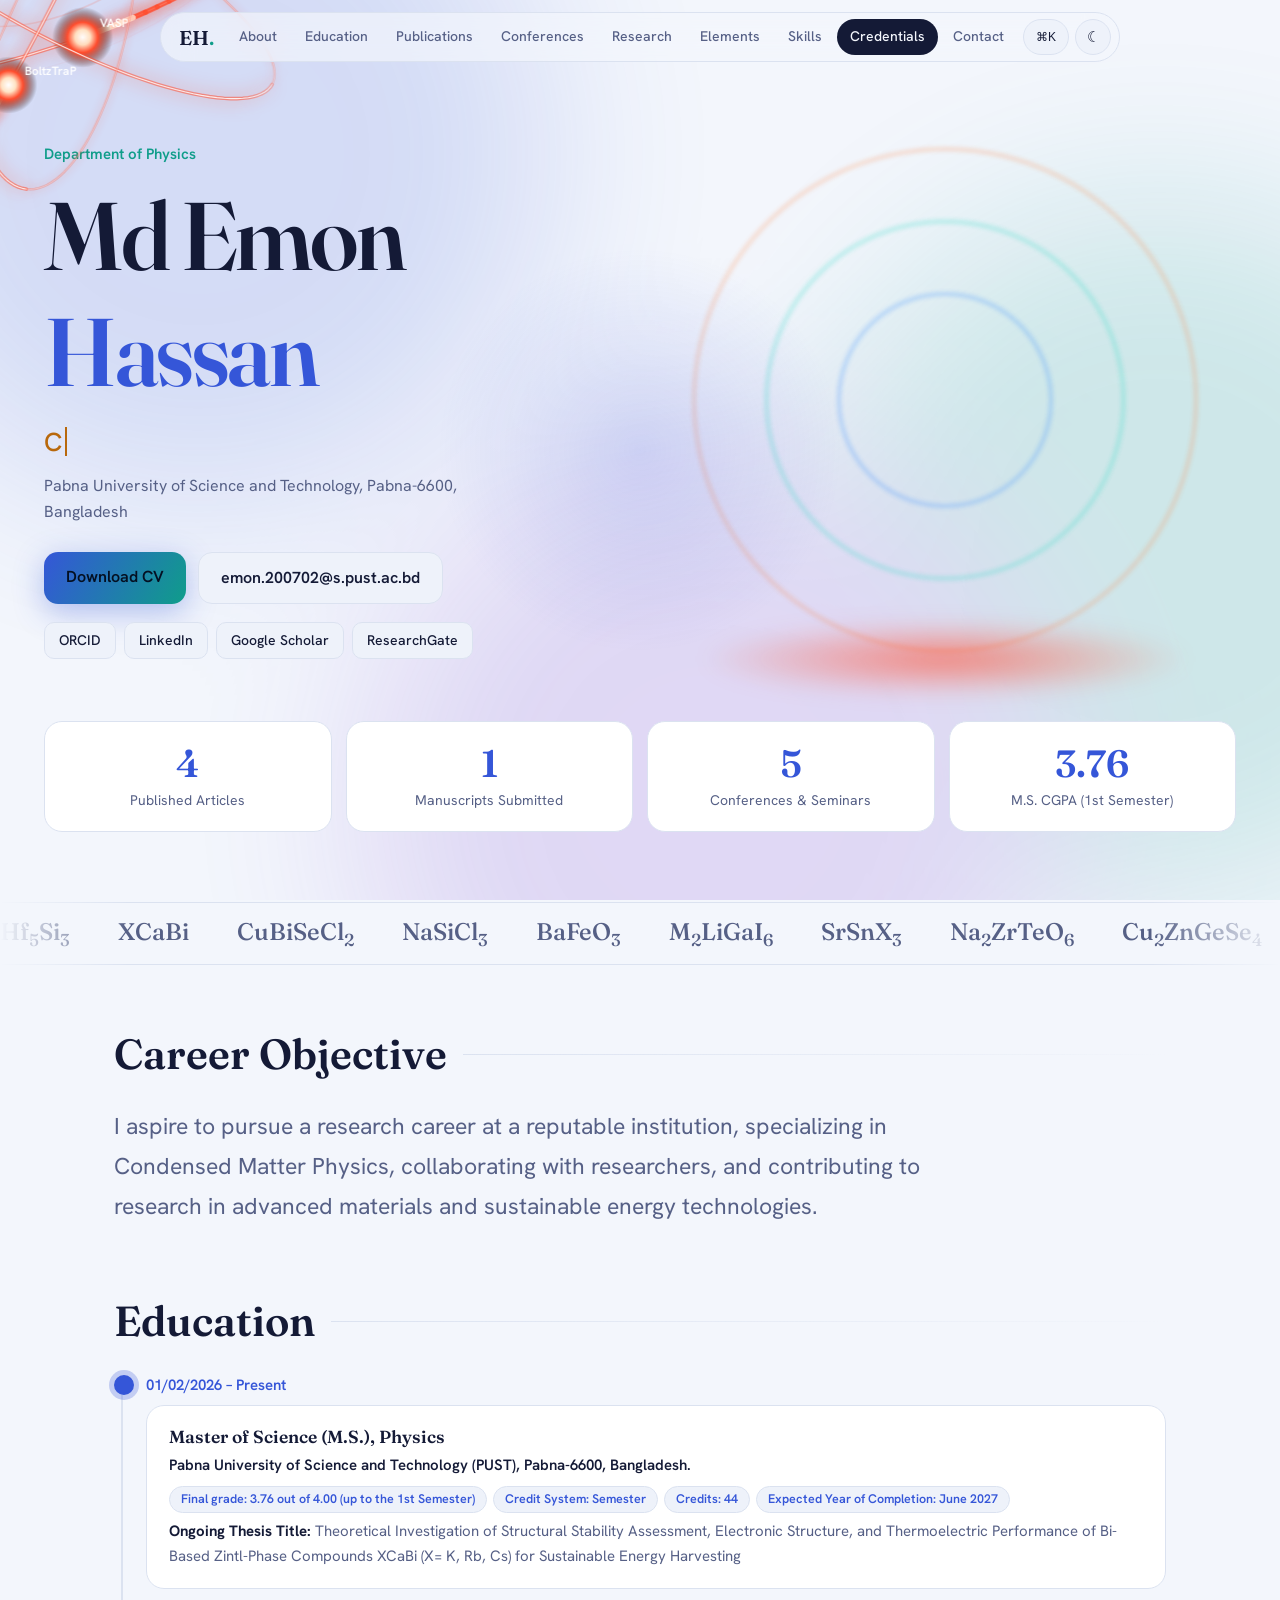
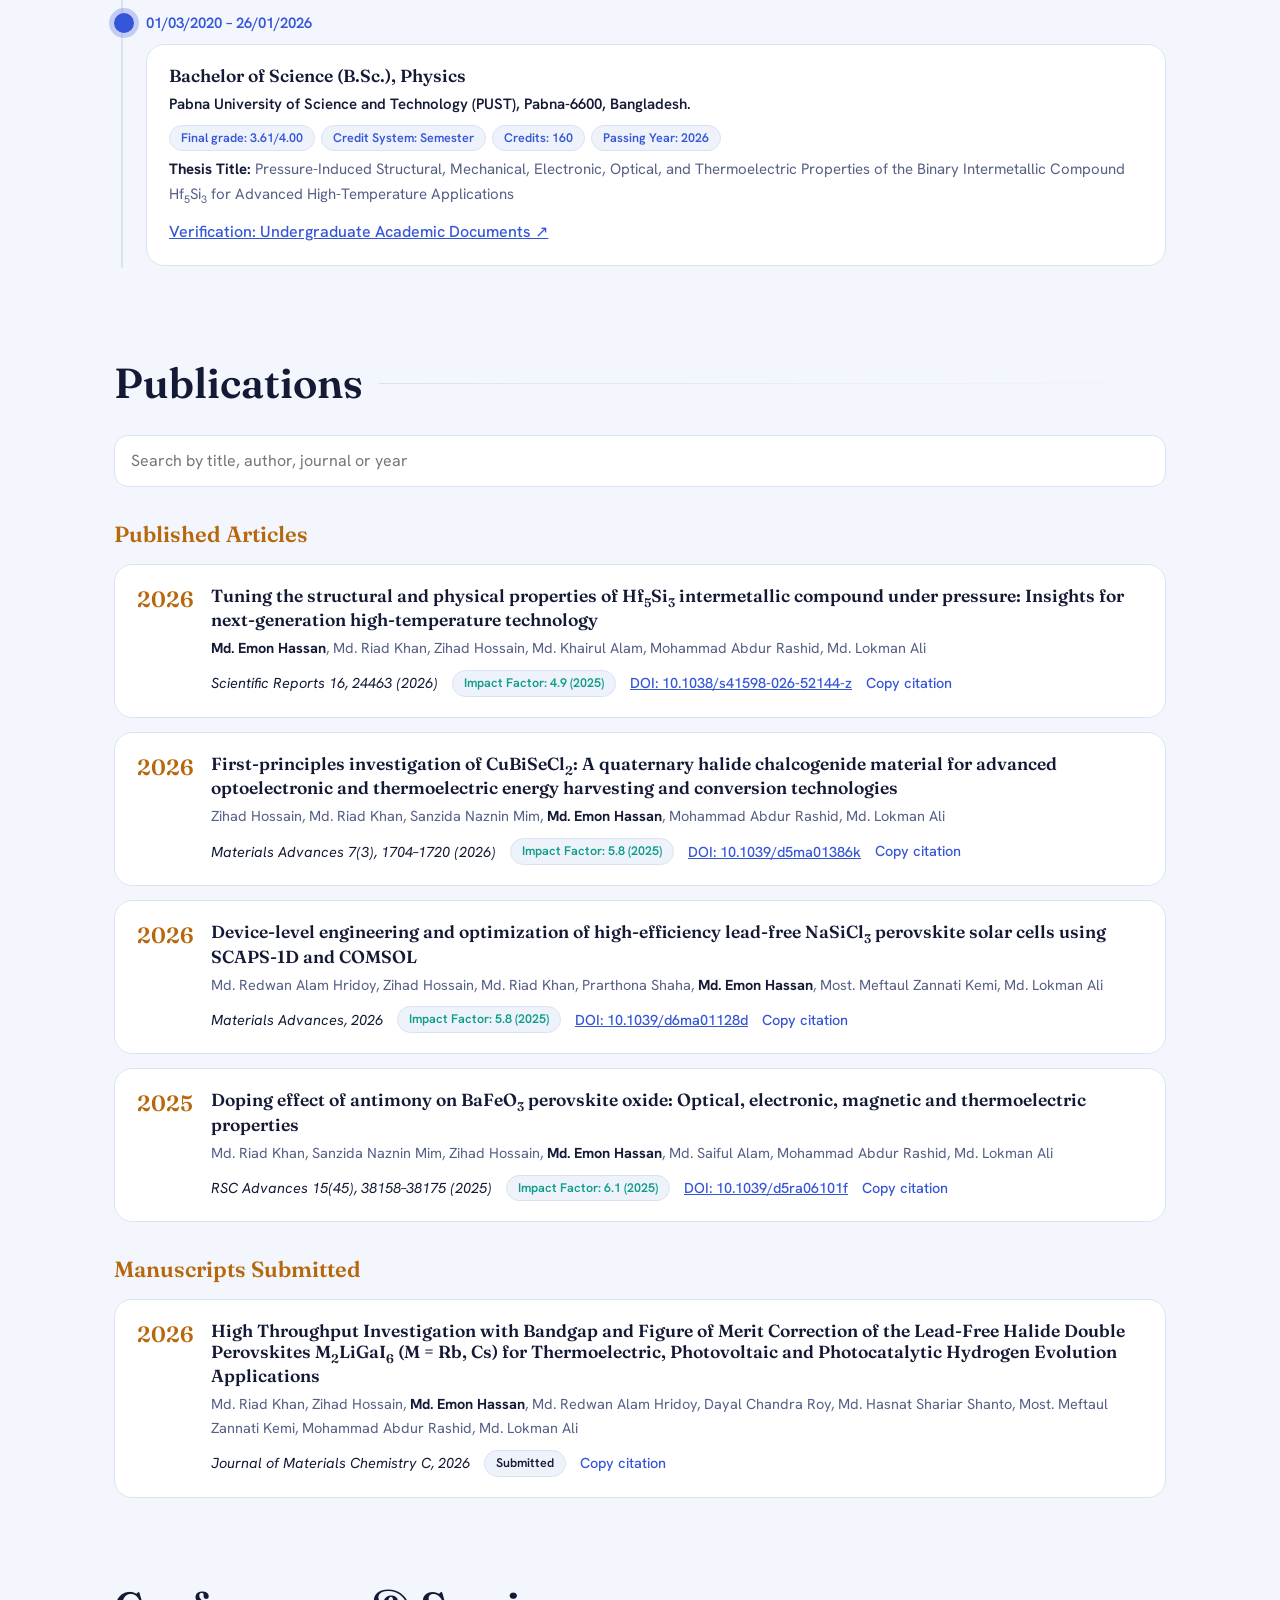
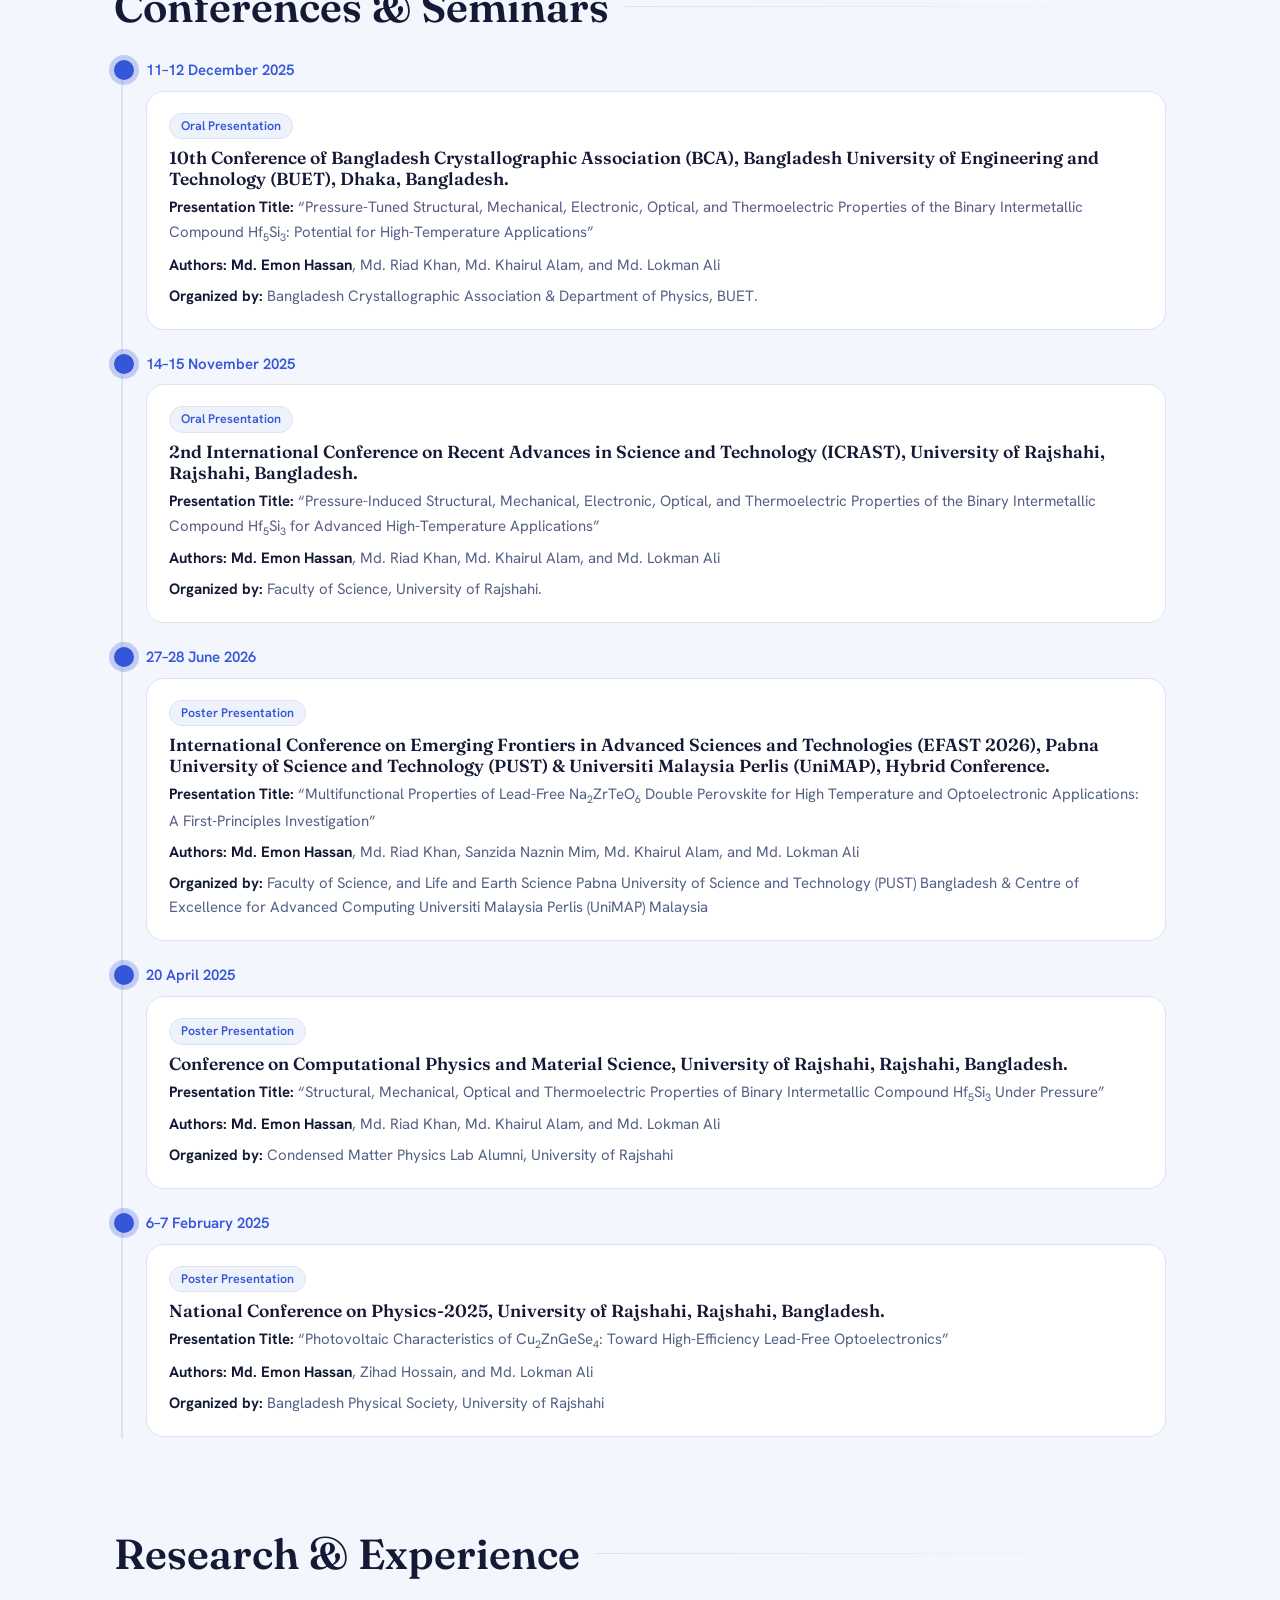
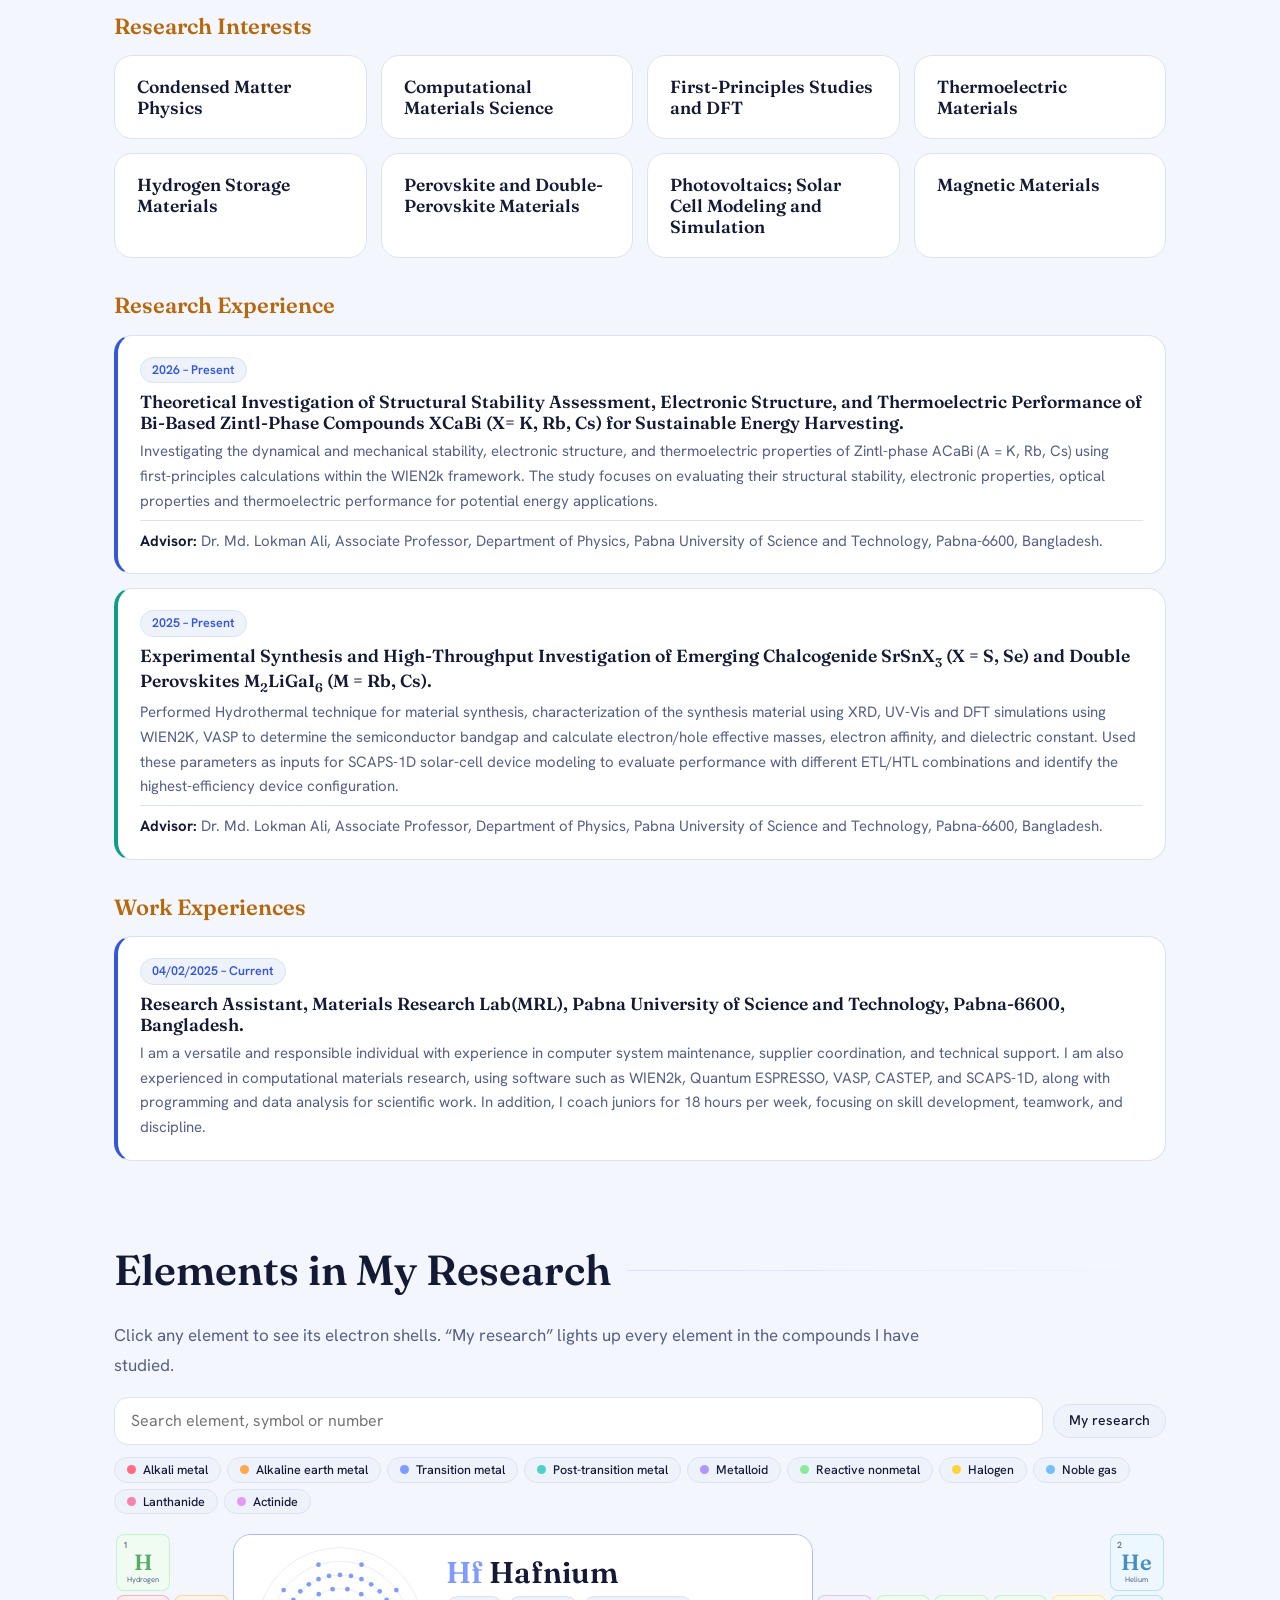
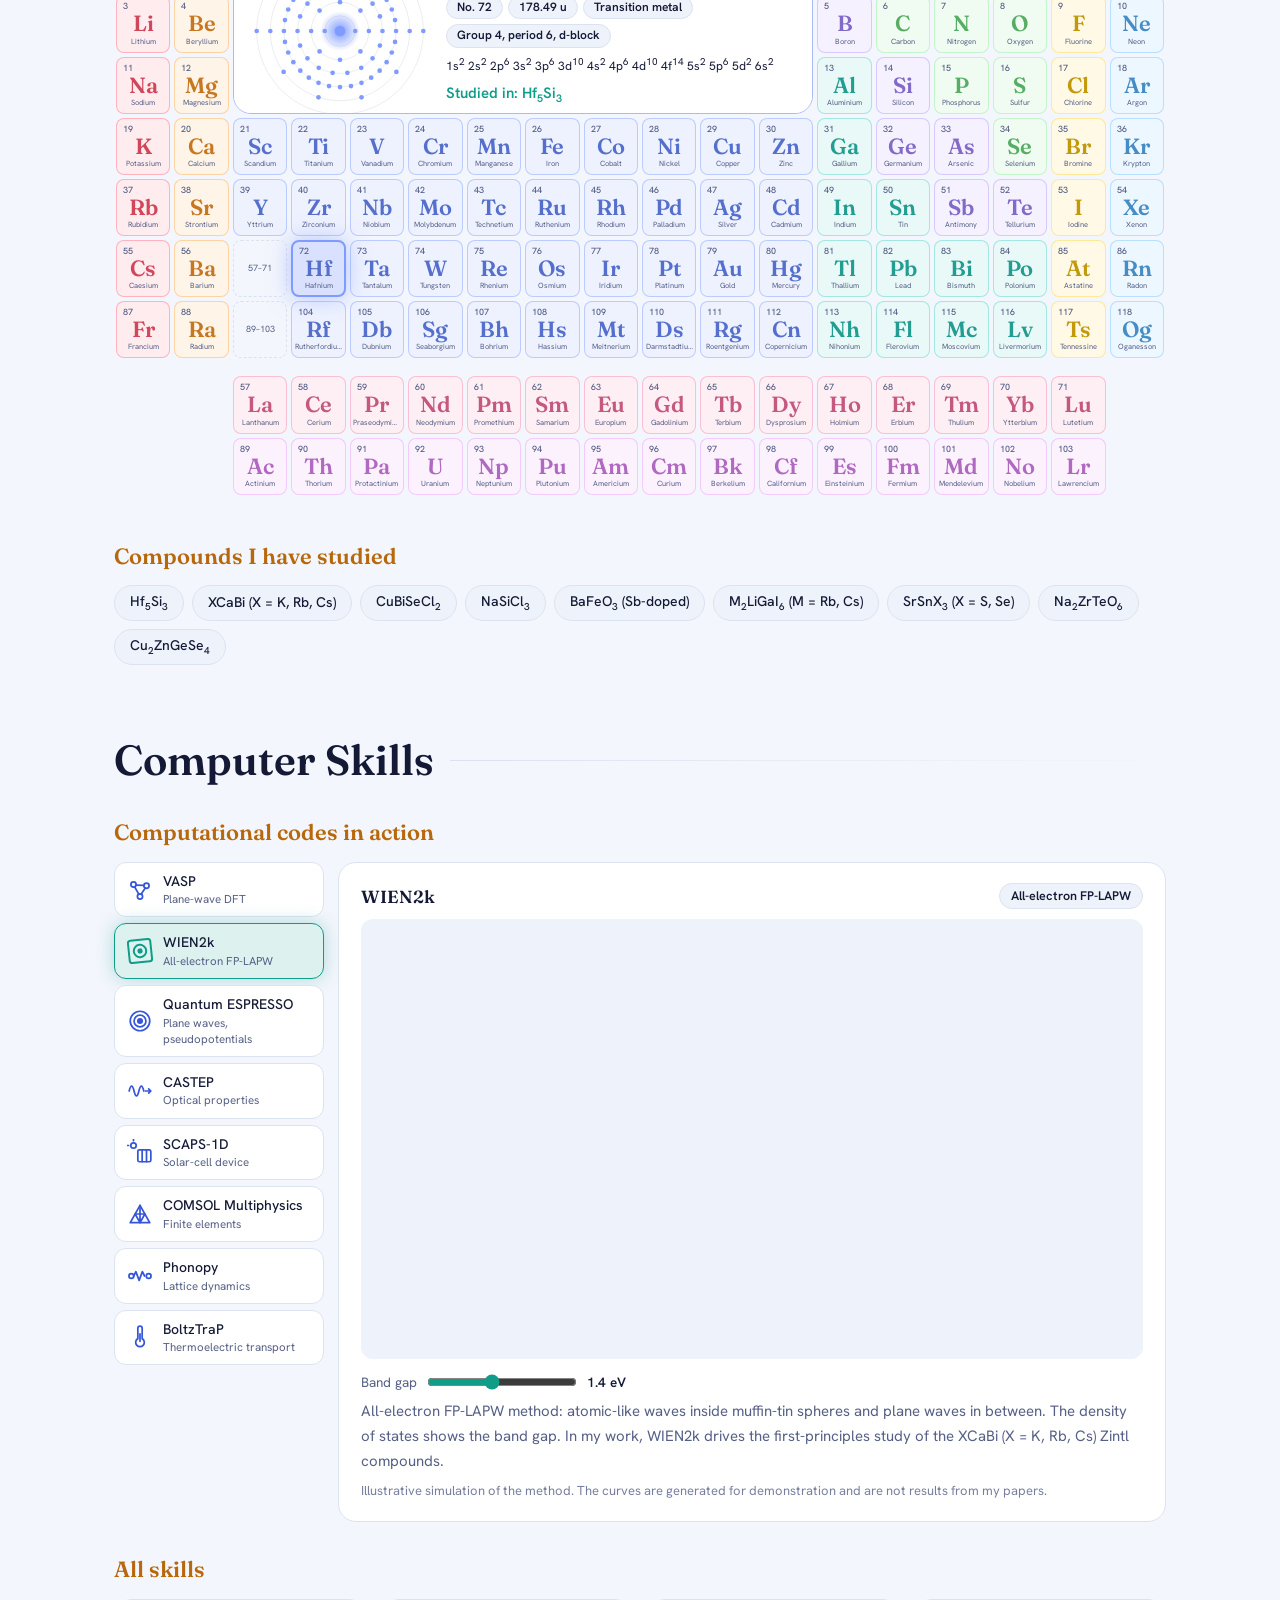
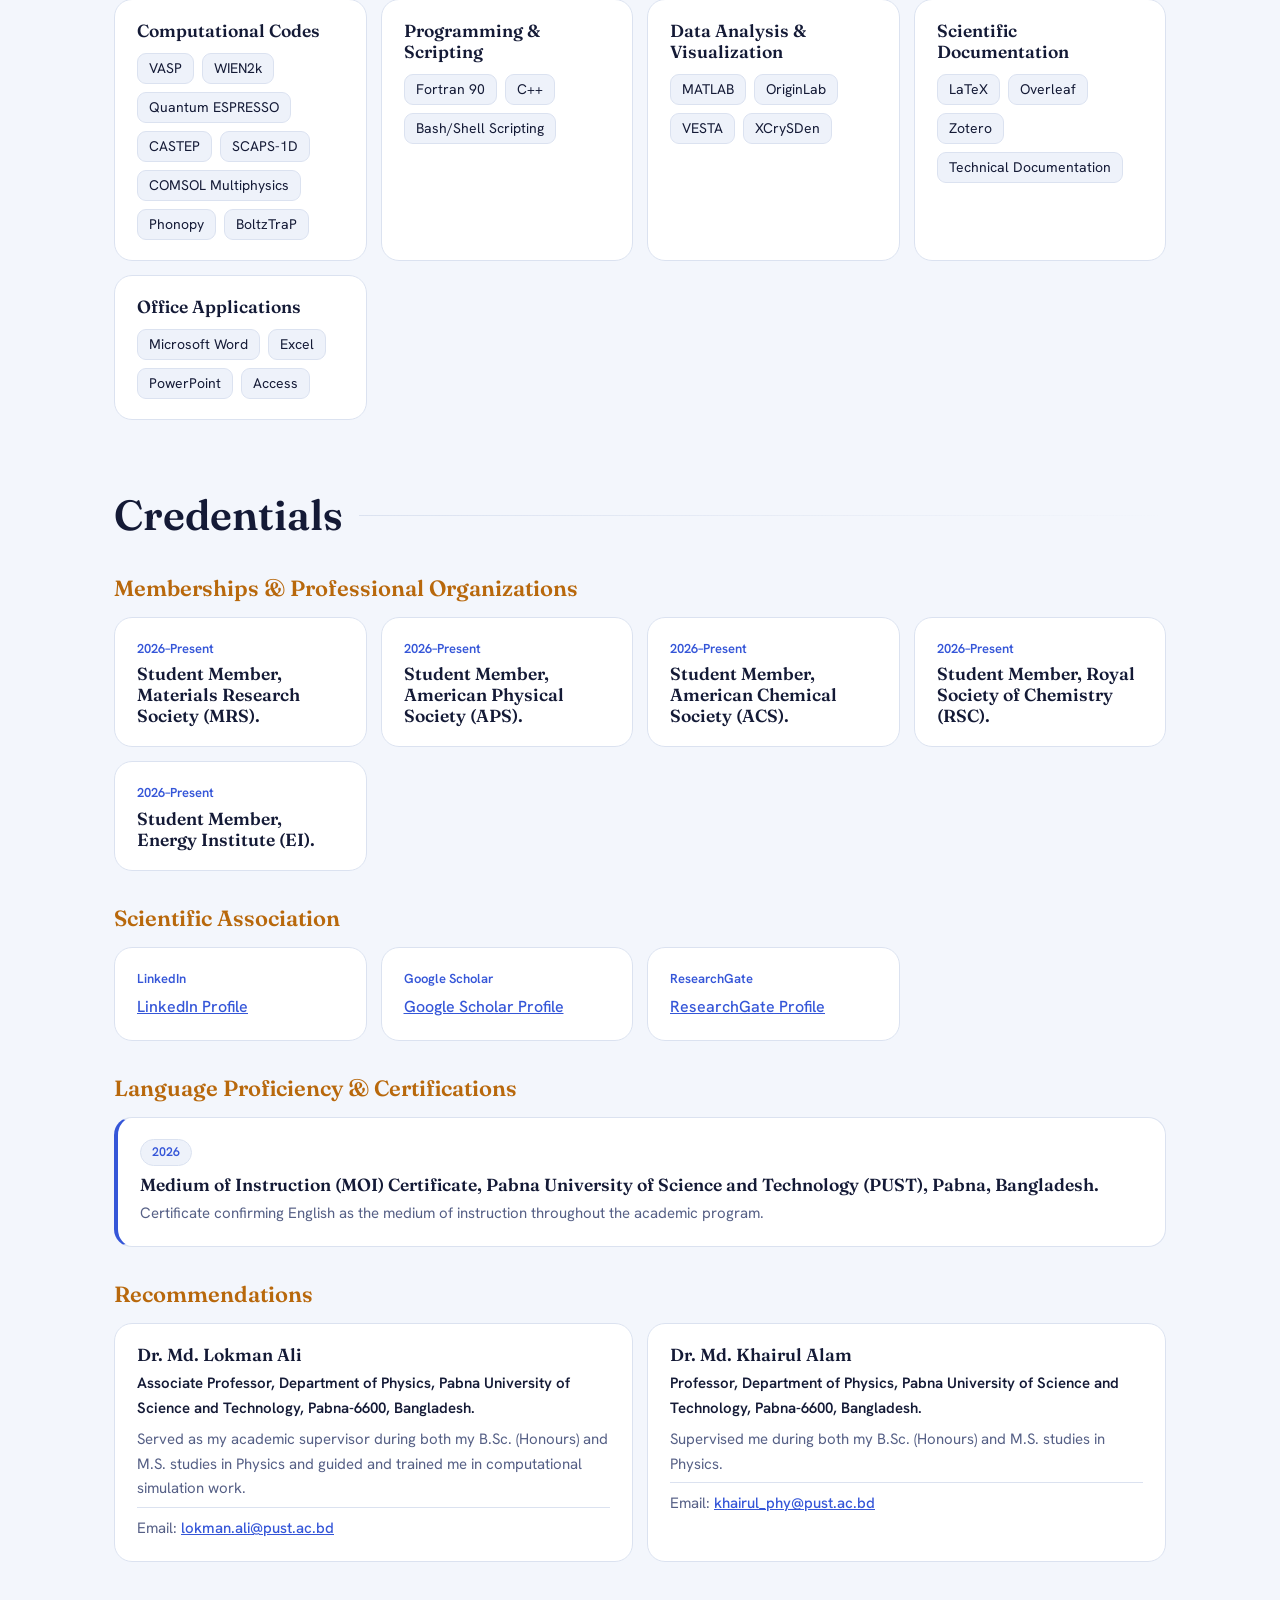
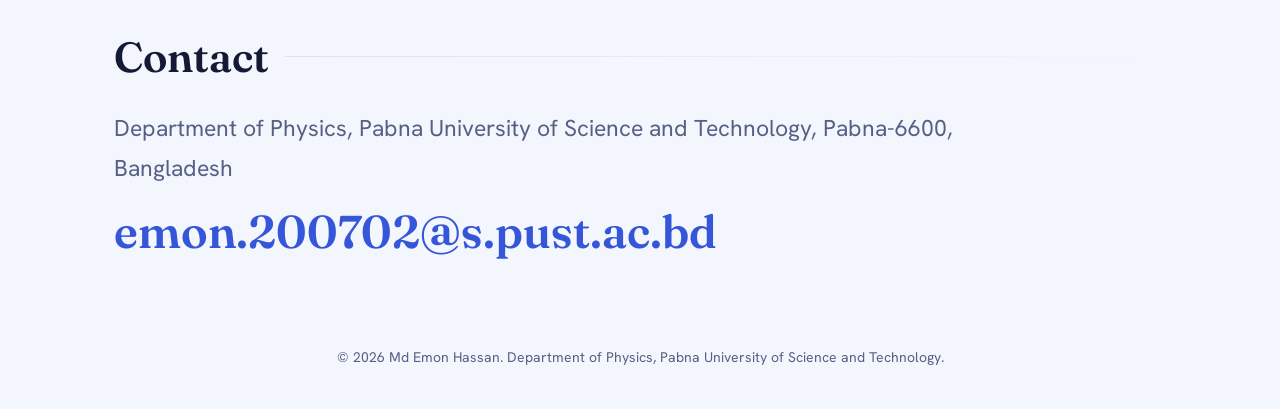
==== commit e4779783: "Update index.html" ====
--- a/index.html
+++ b/index.html
@@ -34,7 +34,7 @@
     <div class="cta"><a class="btn" id="cv" download>Download CV</a><a class="btn g" id="mail"></a></div>
     <div class="chips" id="links"></div>
   </div>
-  <div class="vis effect-1"><div class="halo"></div><div class="rays"></div><canvas id="orb0" aria-hidden="true"></canvas><img class="ph" id="photo" alt="" decoding="async" fetchpriority="high"><div class="scan"></div></div>
+  <div class="vis effect-4"><div class="halo"></div><div class="rays"></div><canvas id="orb0" aria-hidden="true"></canvas><img class="ph" id="photo" alt="" decoding="async" fetchpriority="high"><div class="scan"></div></div>
   <div class="stats" id="stats"></div>
 </section>
 
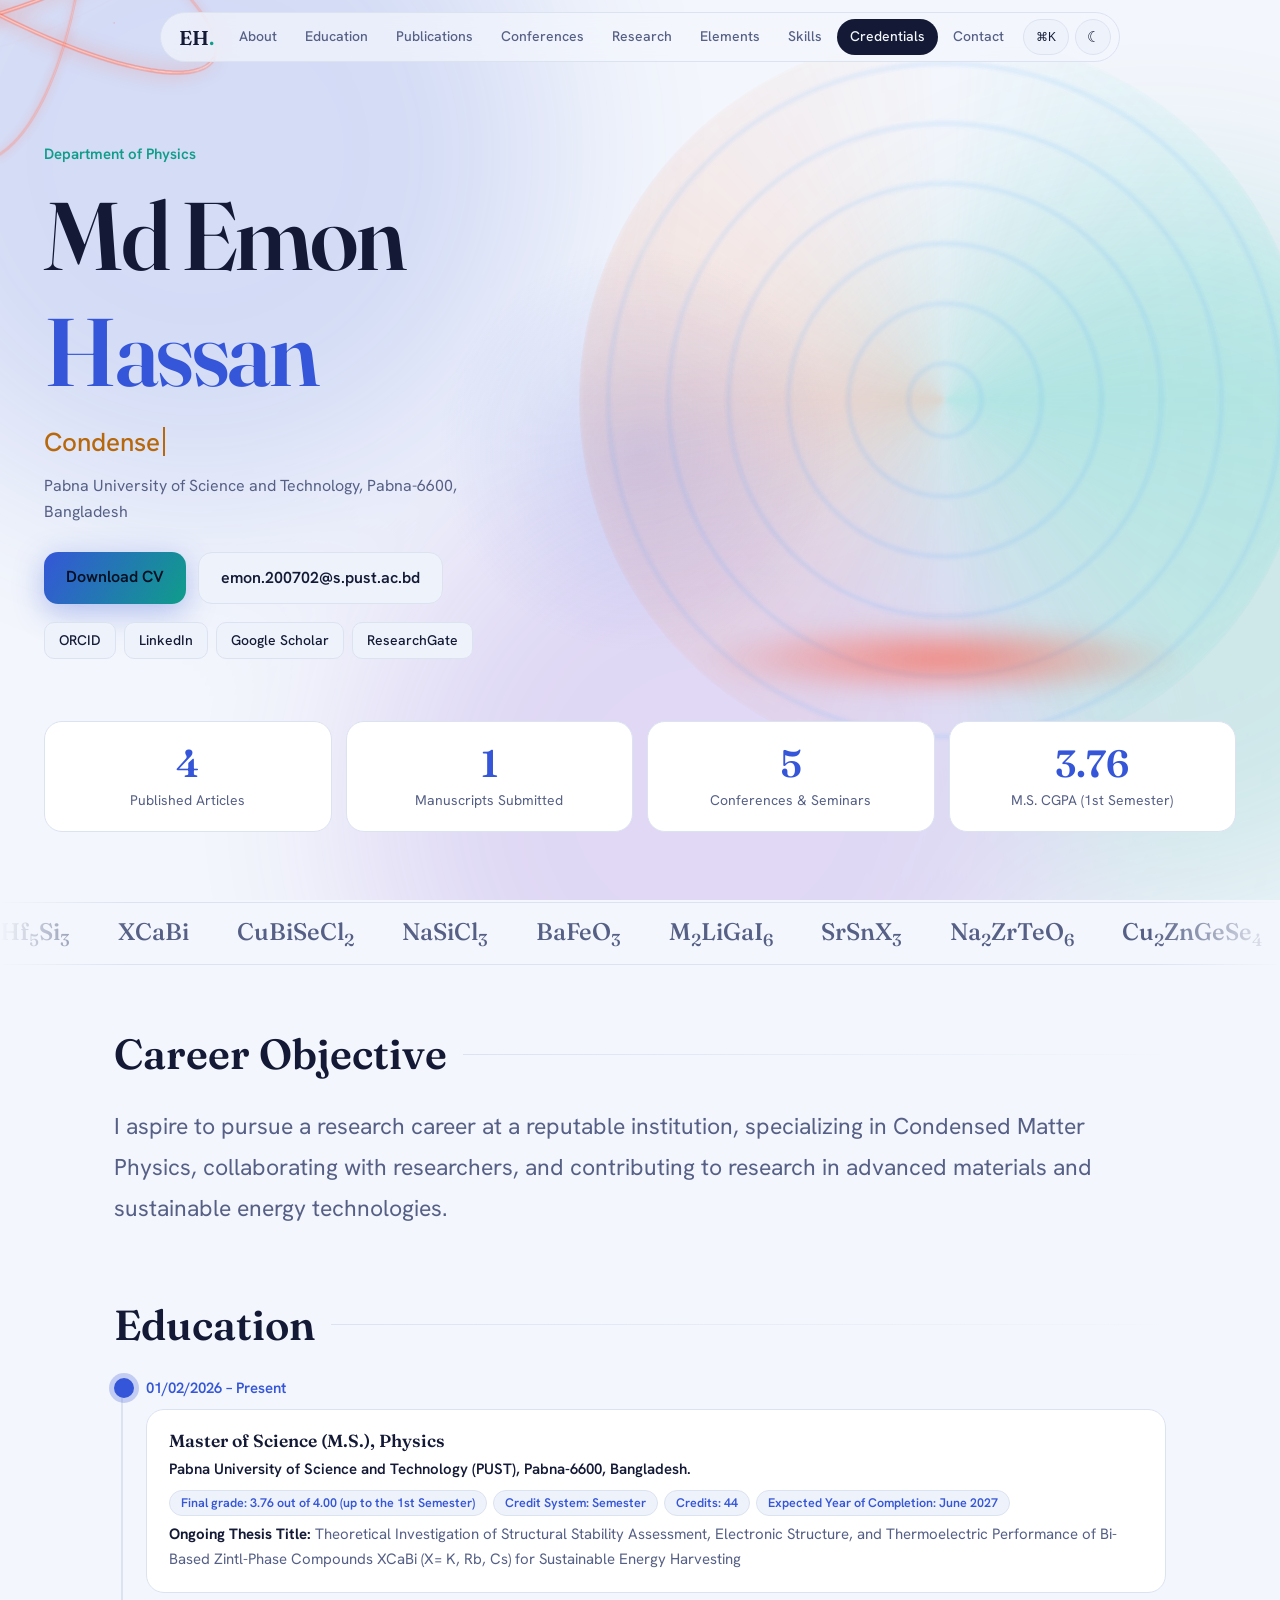
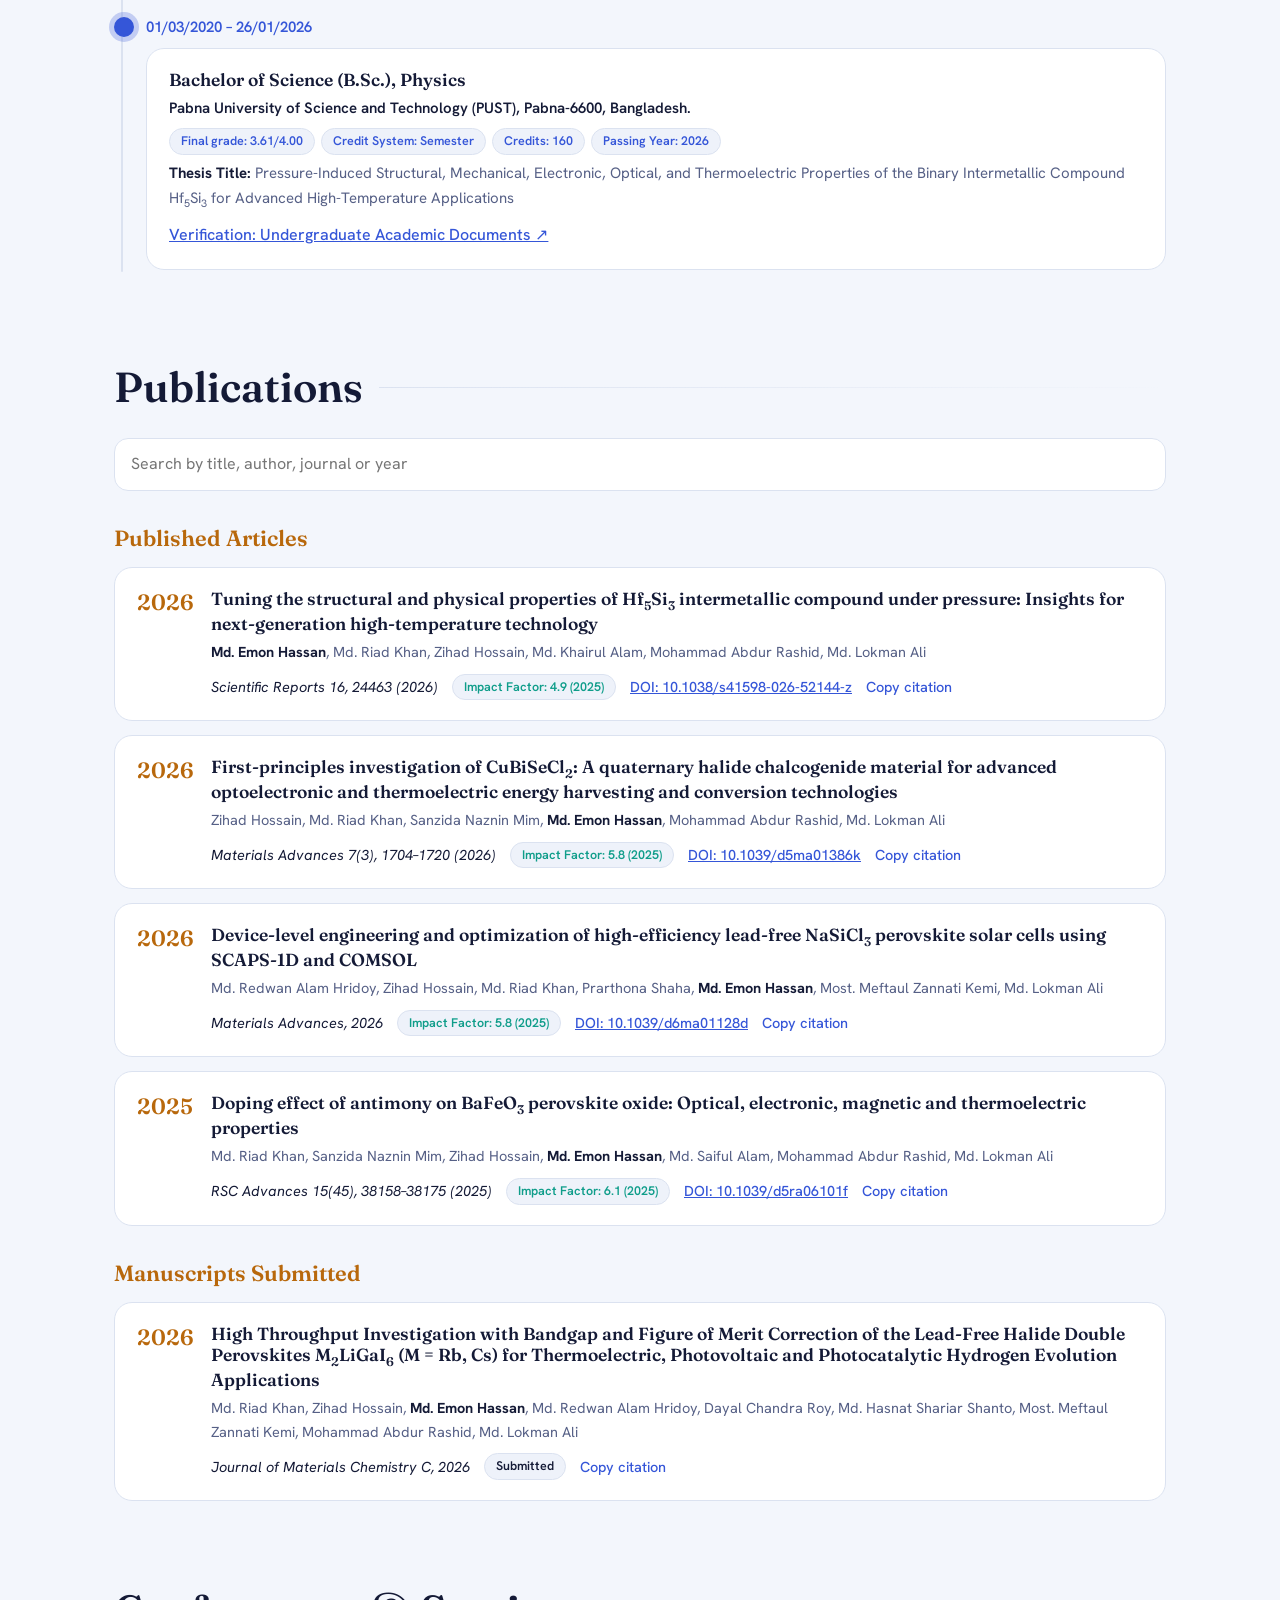
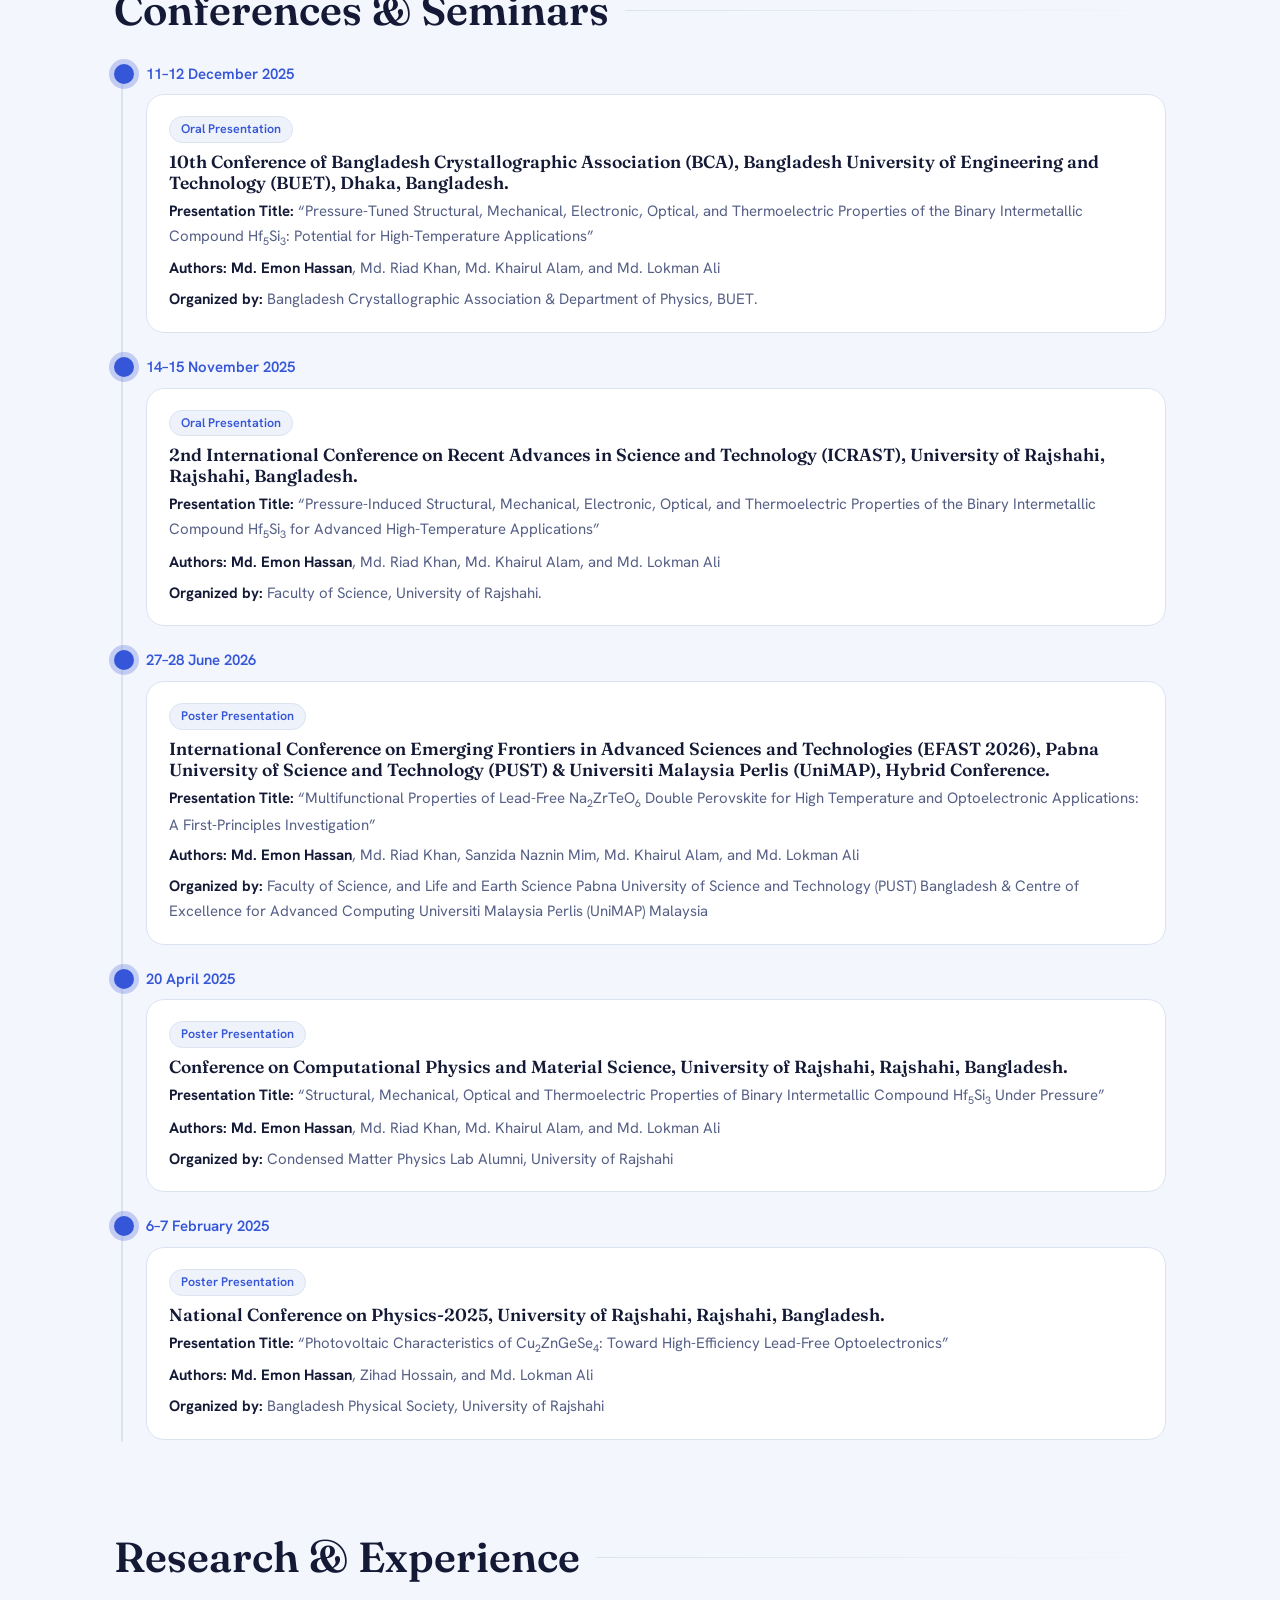
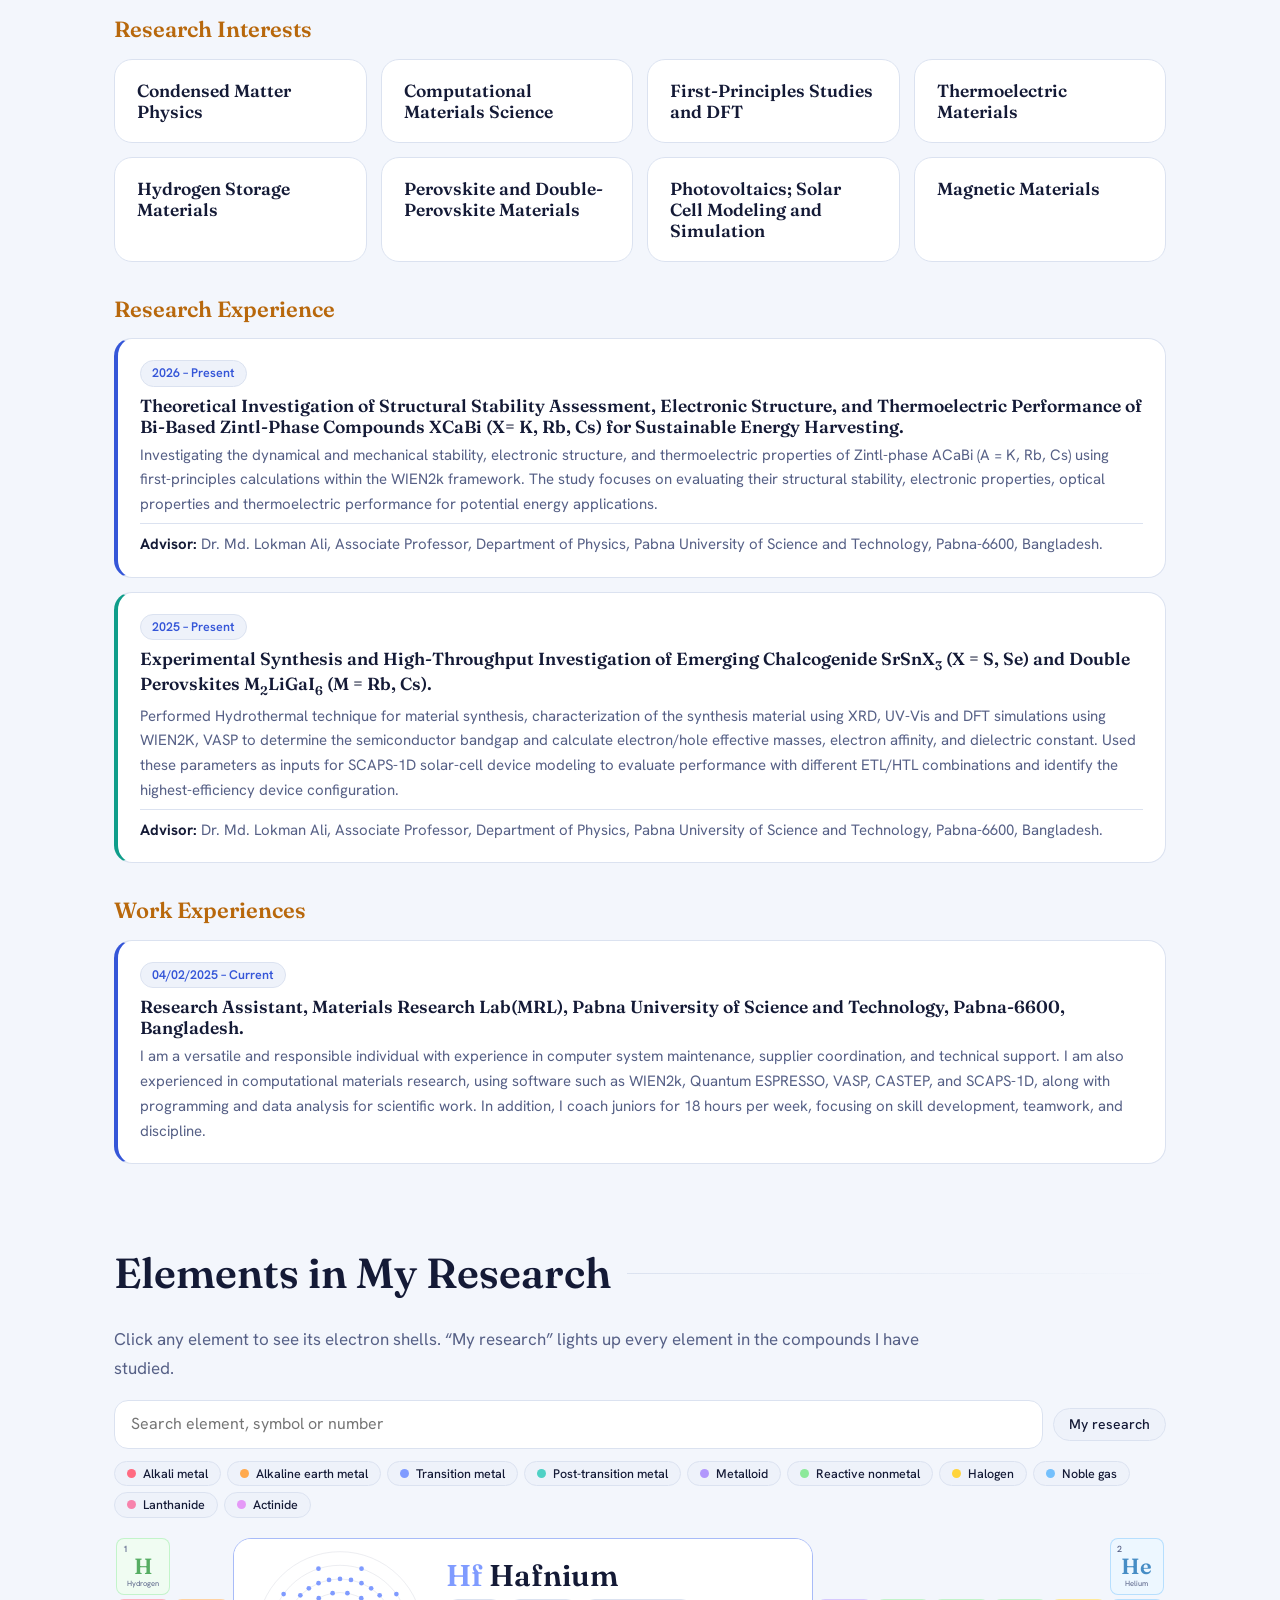
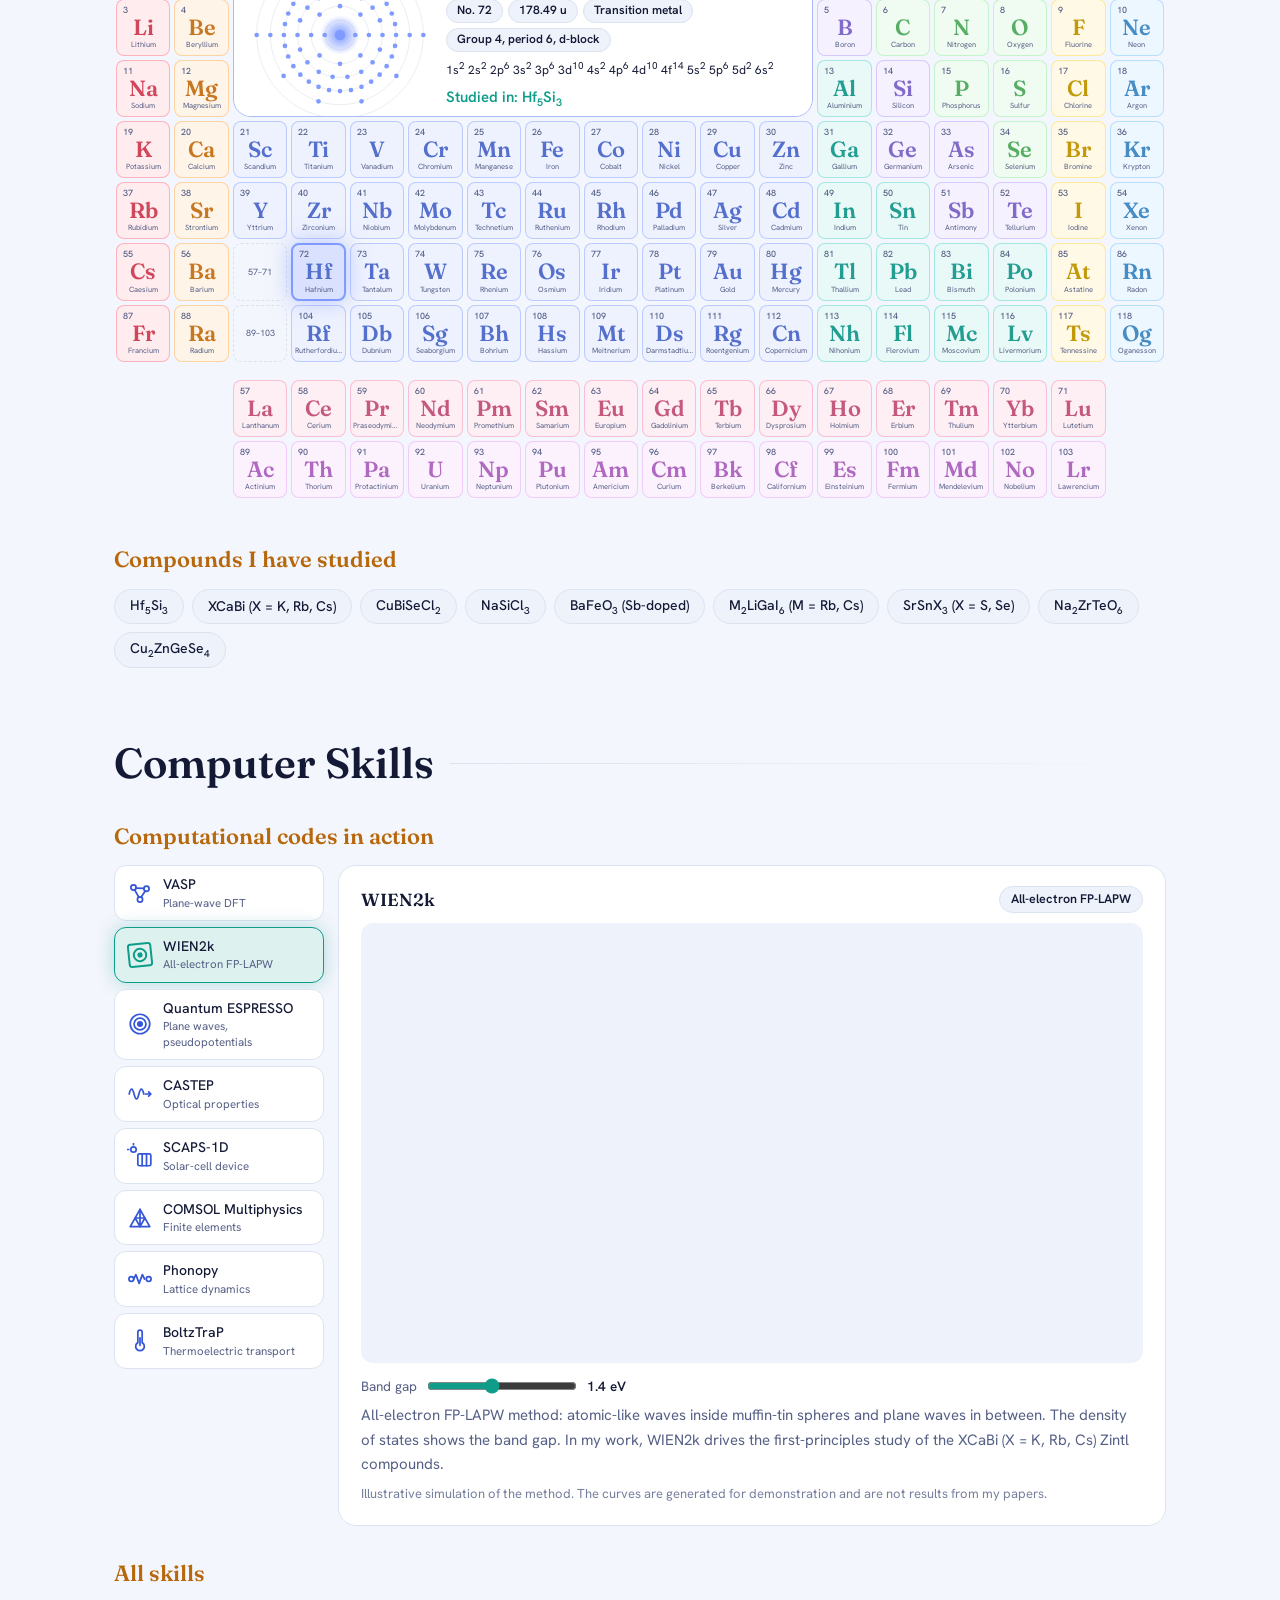
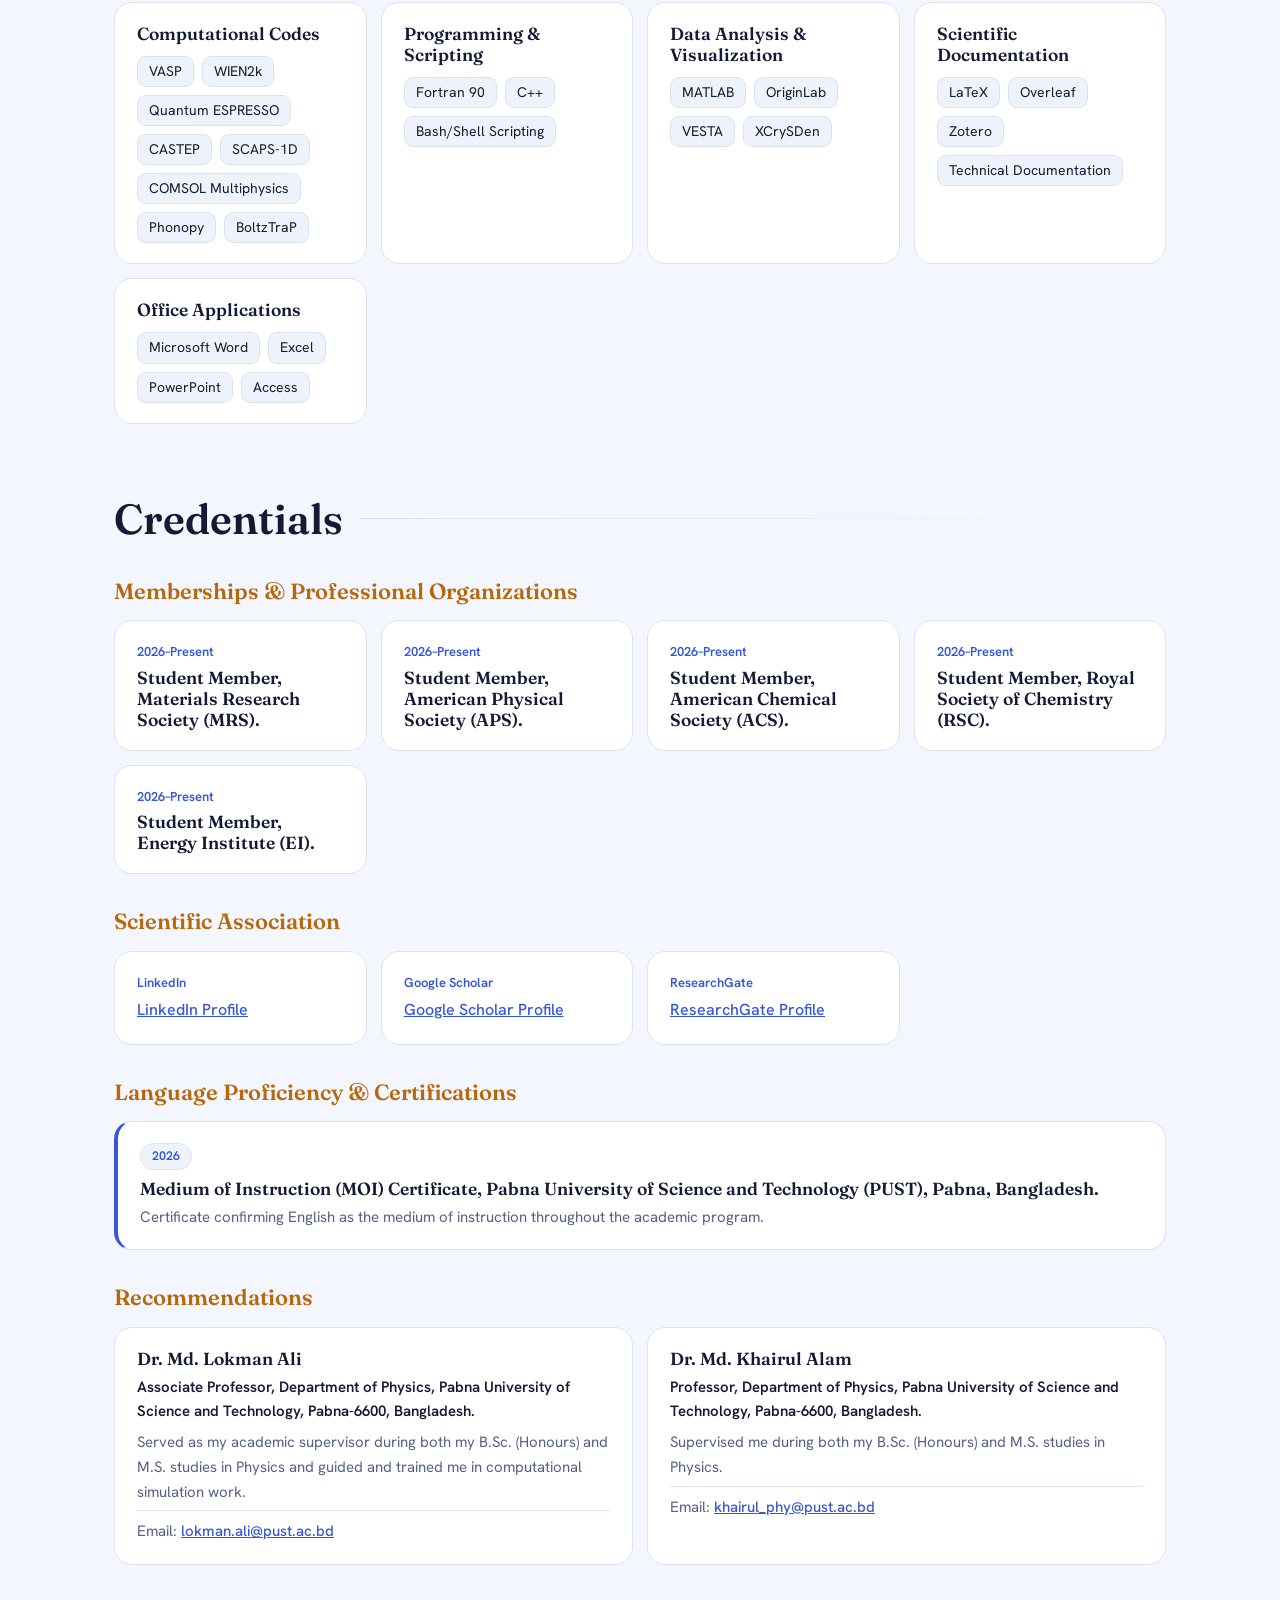
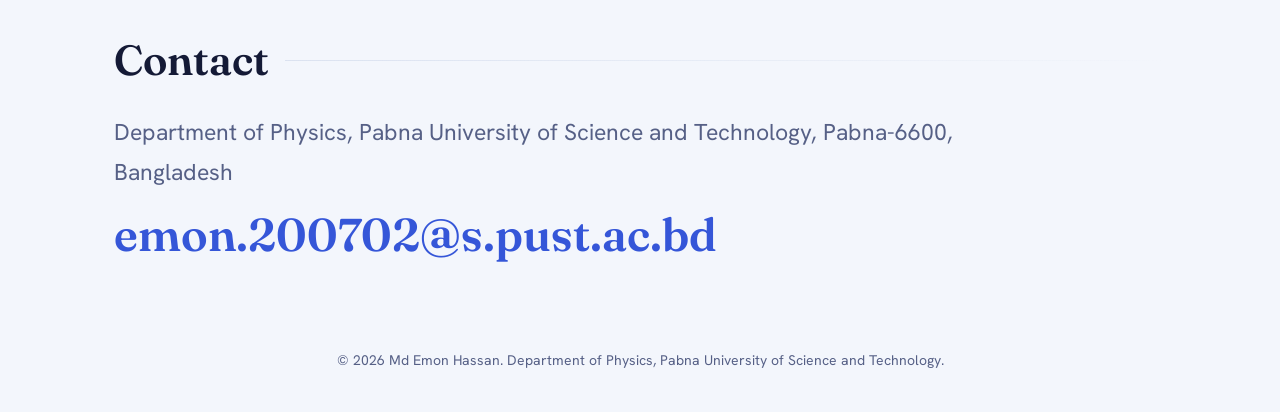
==== commit c5c97c2d: "Update index.html" ====
--- a/index.html
+++ b/index.html
@@ -34,7 +34,7 @@
     <div class="cta"><a class="btn" id="cv" download>Download CV</a><a class="btn g" id="mail"></a></div>
     <div class="chips" id="links"></div>
   </div>
-  <div class="vis effect-4"><div class="halo"></div><div class="rays"></div><canvas id="orb0" aria-hidden="true"></canvas><img class="ph" id="photo" alt="" decoding="async" fetchpriority="high"><div class="scan"></div></div>
+  <div class="vis effect-6"><div class="halo"></div><div class="rays"></div><canvas id="orb0" aria-hidden="true"></canvas><img class="ph" id="photo" alt="" decoding="async" fetchpriority="high"><div class="scan"></div></div>
   <div class="stats" id="stats"></div>
 </section>
 
--- a/style.css
+++ b/style.css
@@ -2293,7 +2293,22 @@
   );
 }
 
-
+#about {
+  display: block !important;
+  width: 100%;
+}
+
+#about #obj {
+  display: block !important;
+  width: 100% !important;
+  max-width: none !important;
+  min-width: 0 !important;
+  white-space: normal !important;
+  overflow-wrap: anywhere;
+  word-break: normal !important;
+  text-align: left !important;
+  line-height: 1.8;
+}
 /* ============================================================
    END OF COMPLETE STYLE.CSS
    ============================================================ */
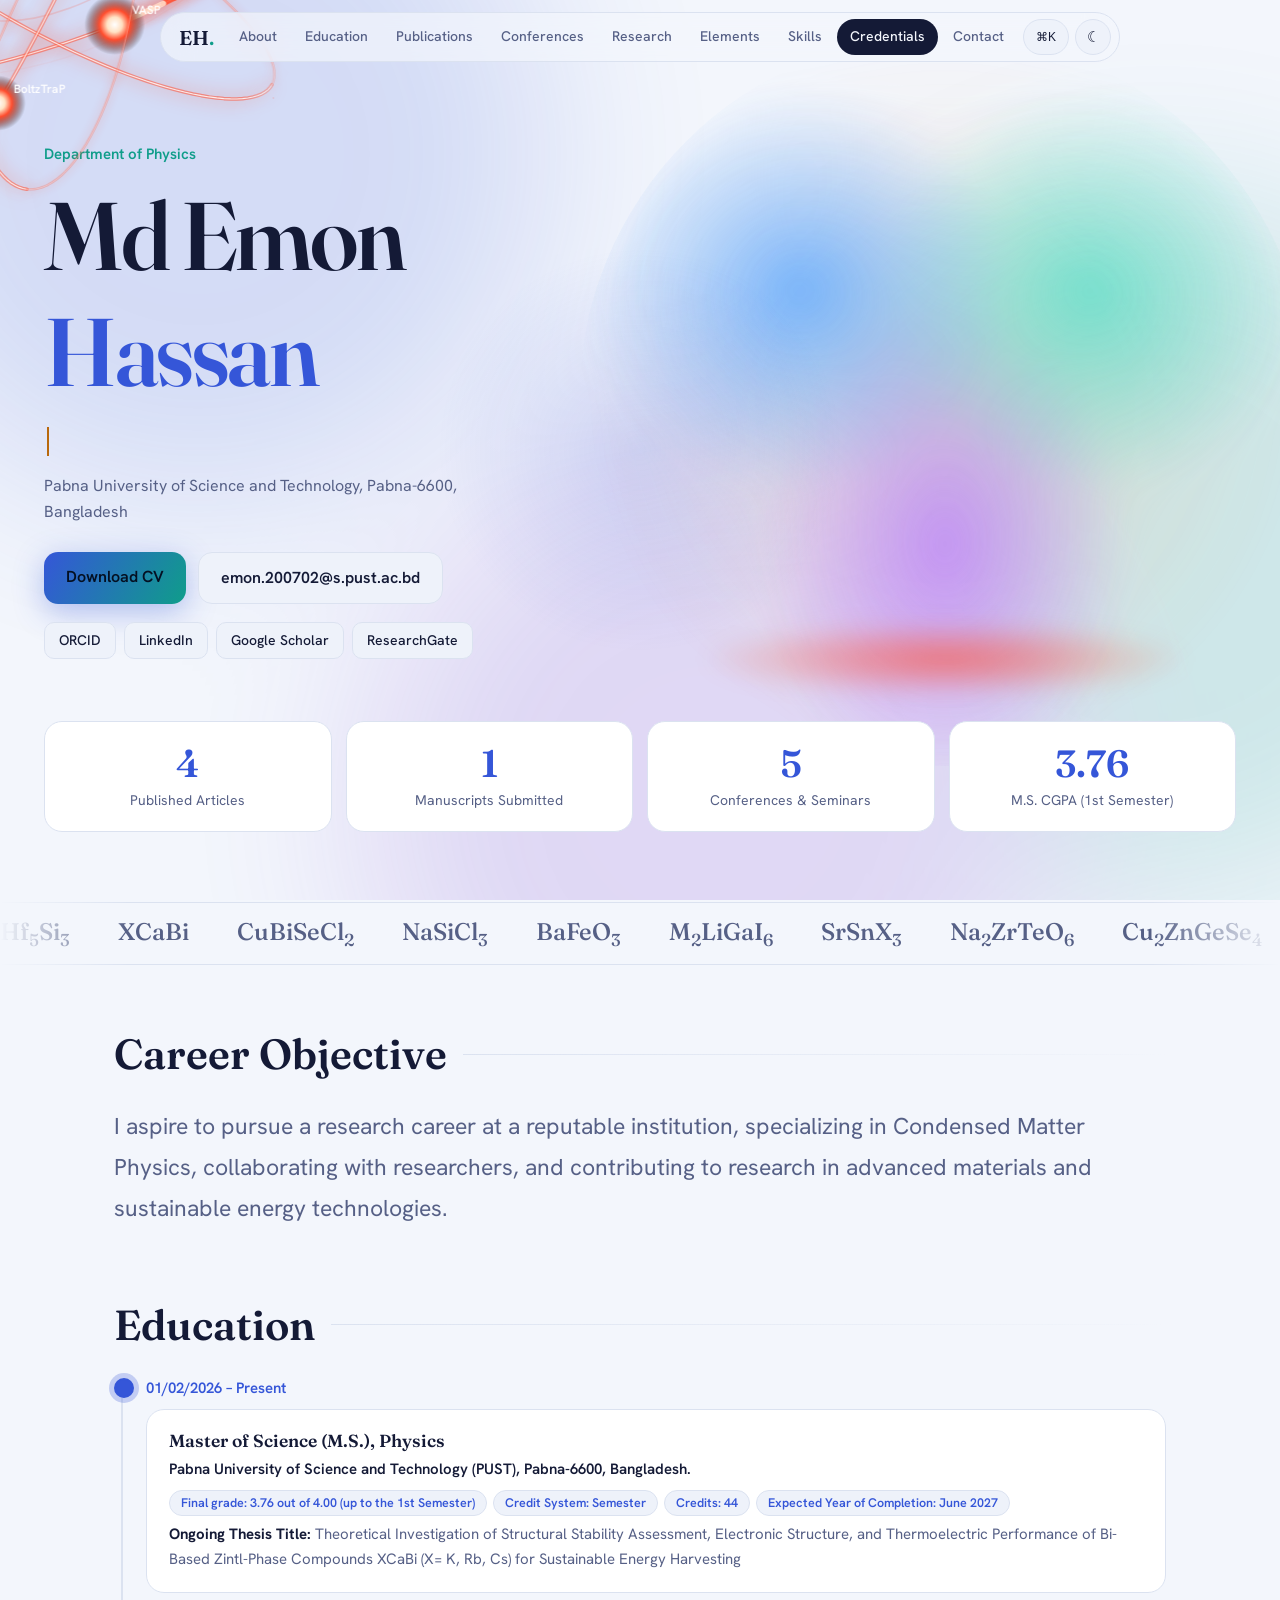
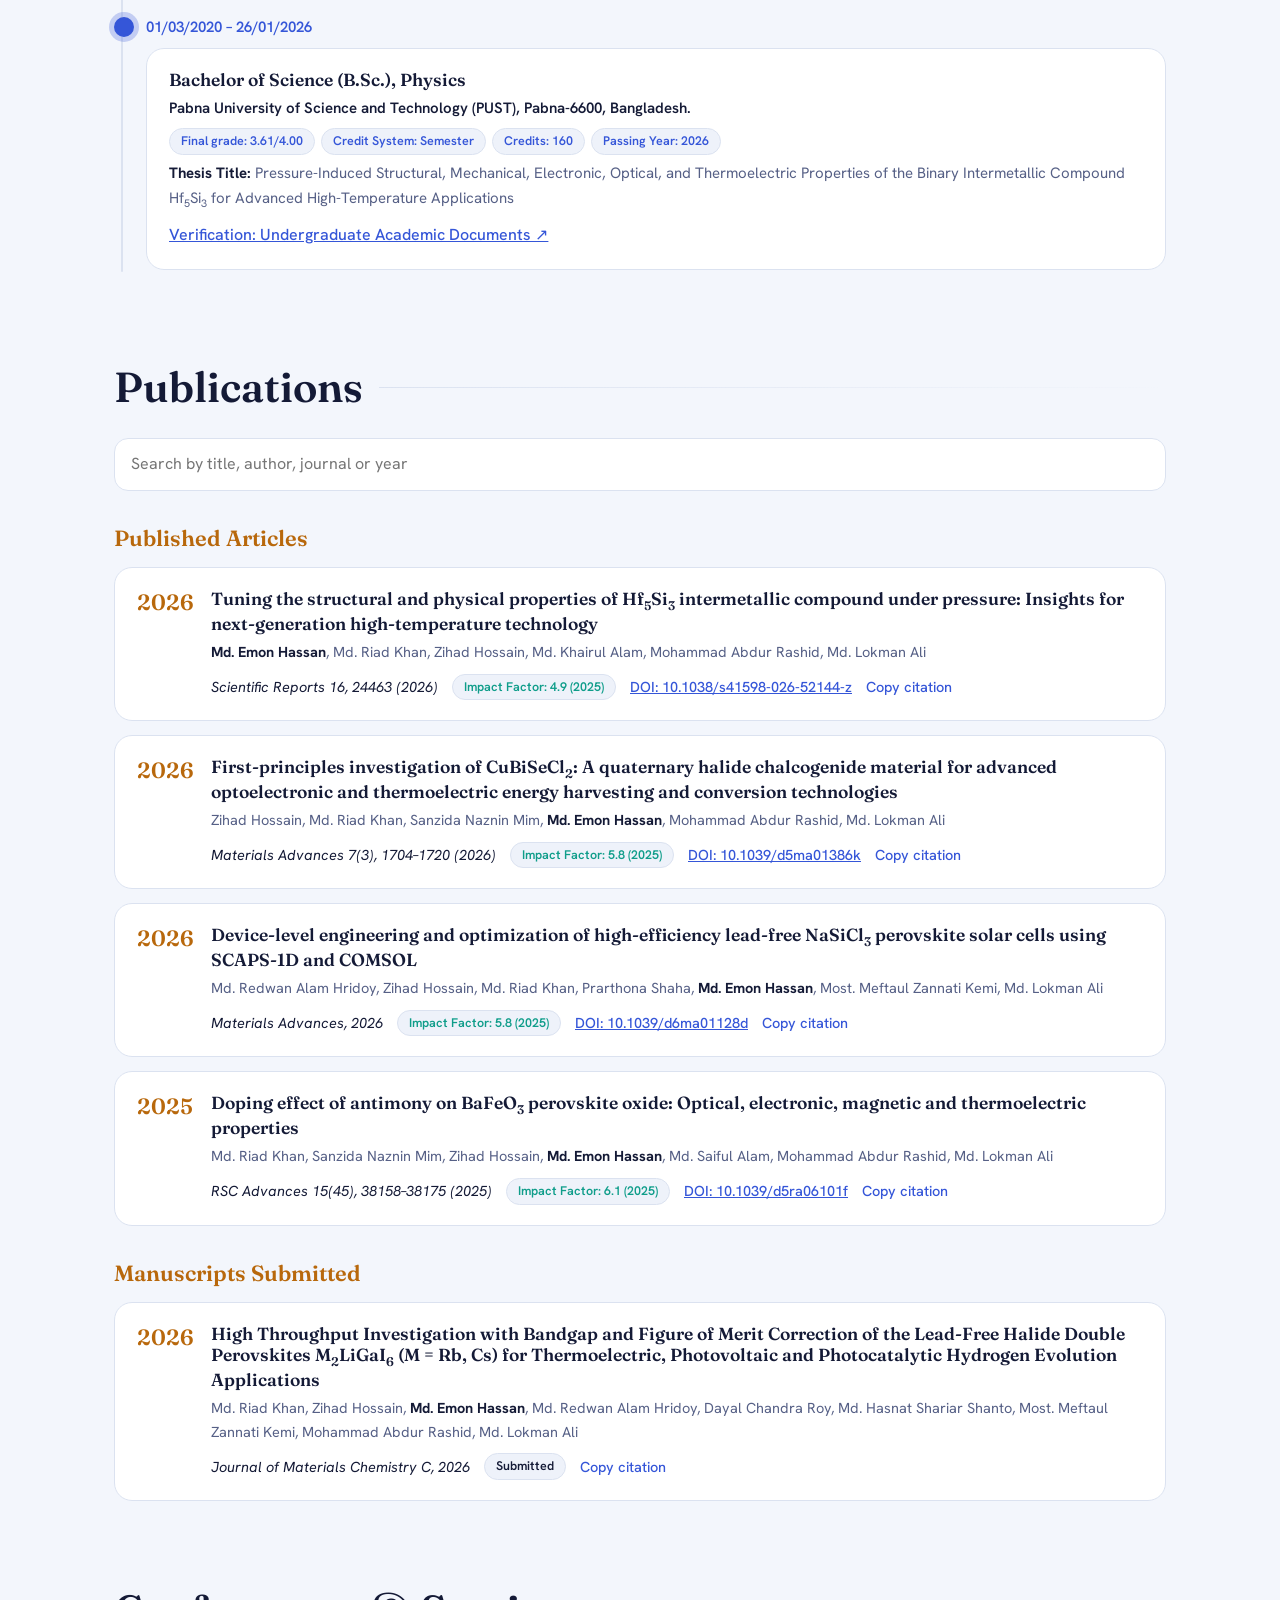
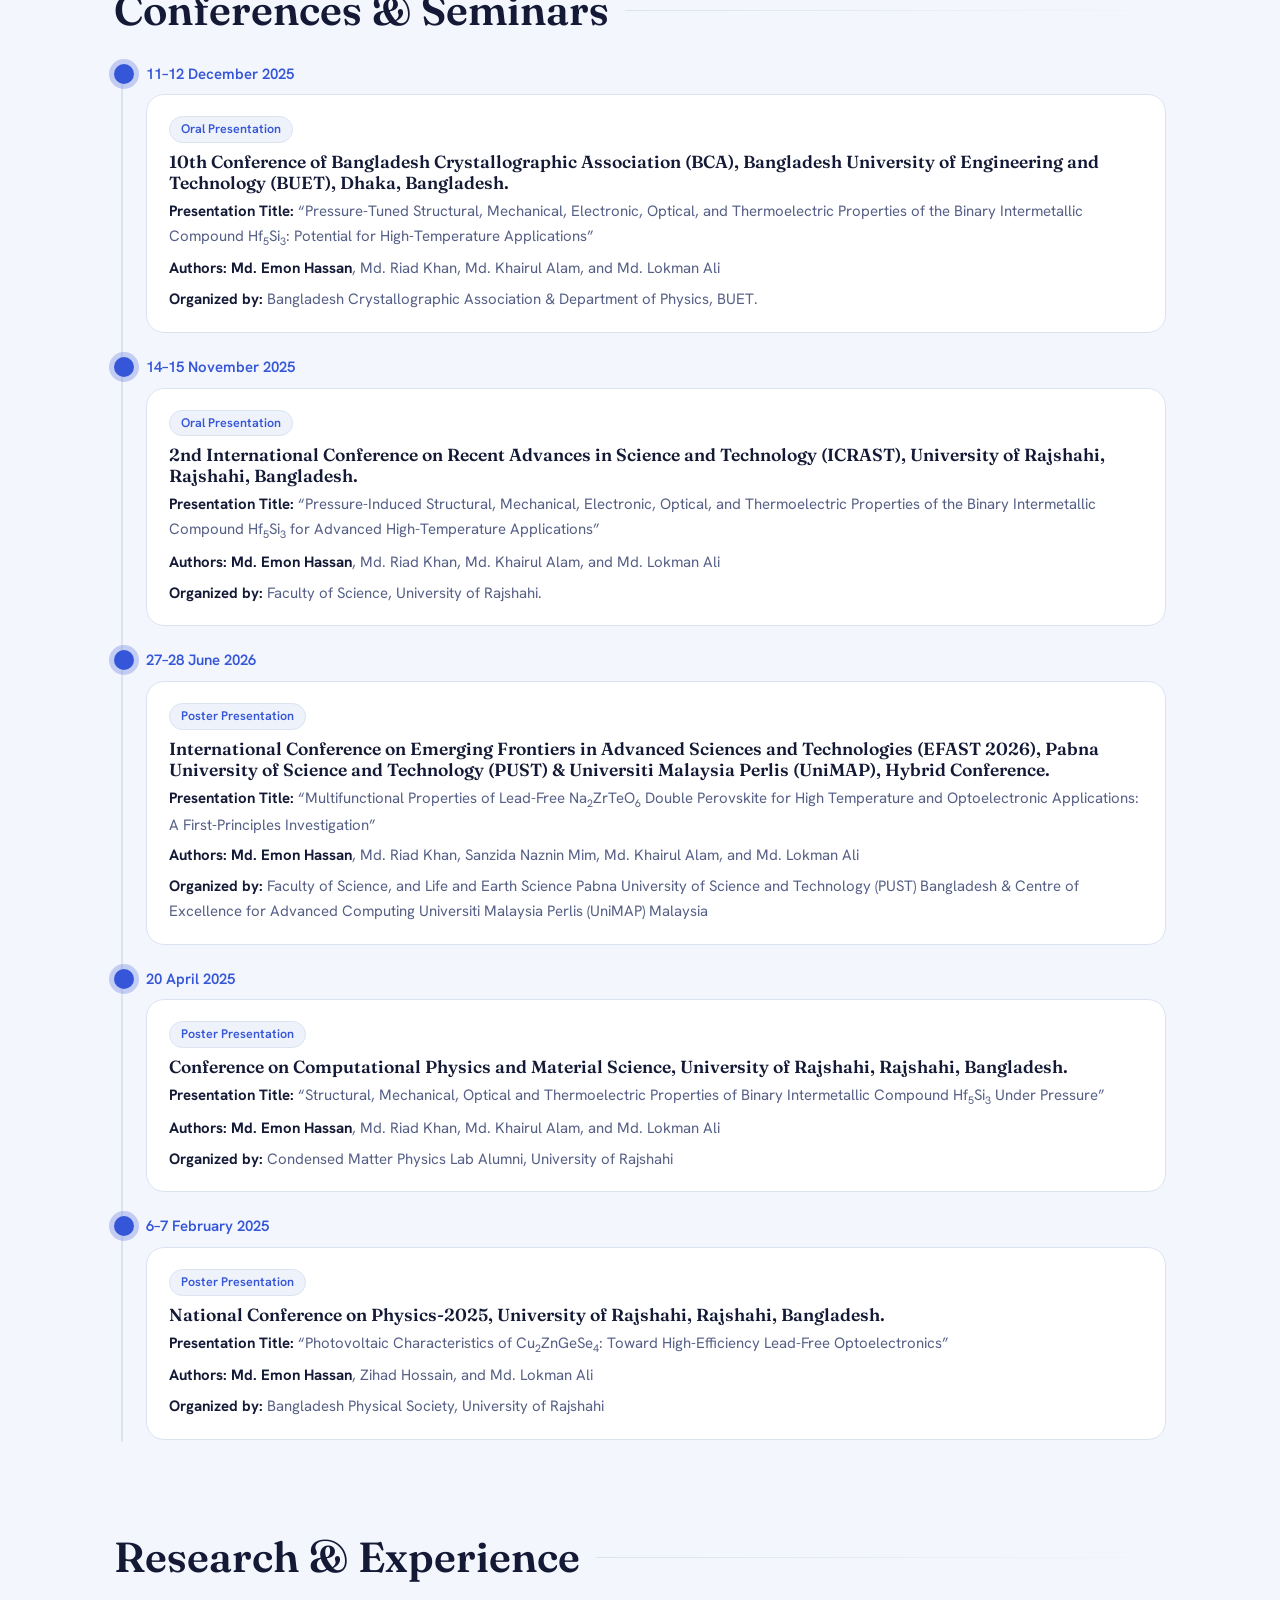
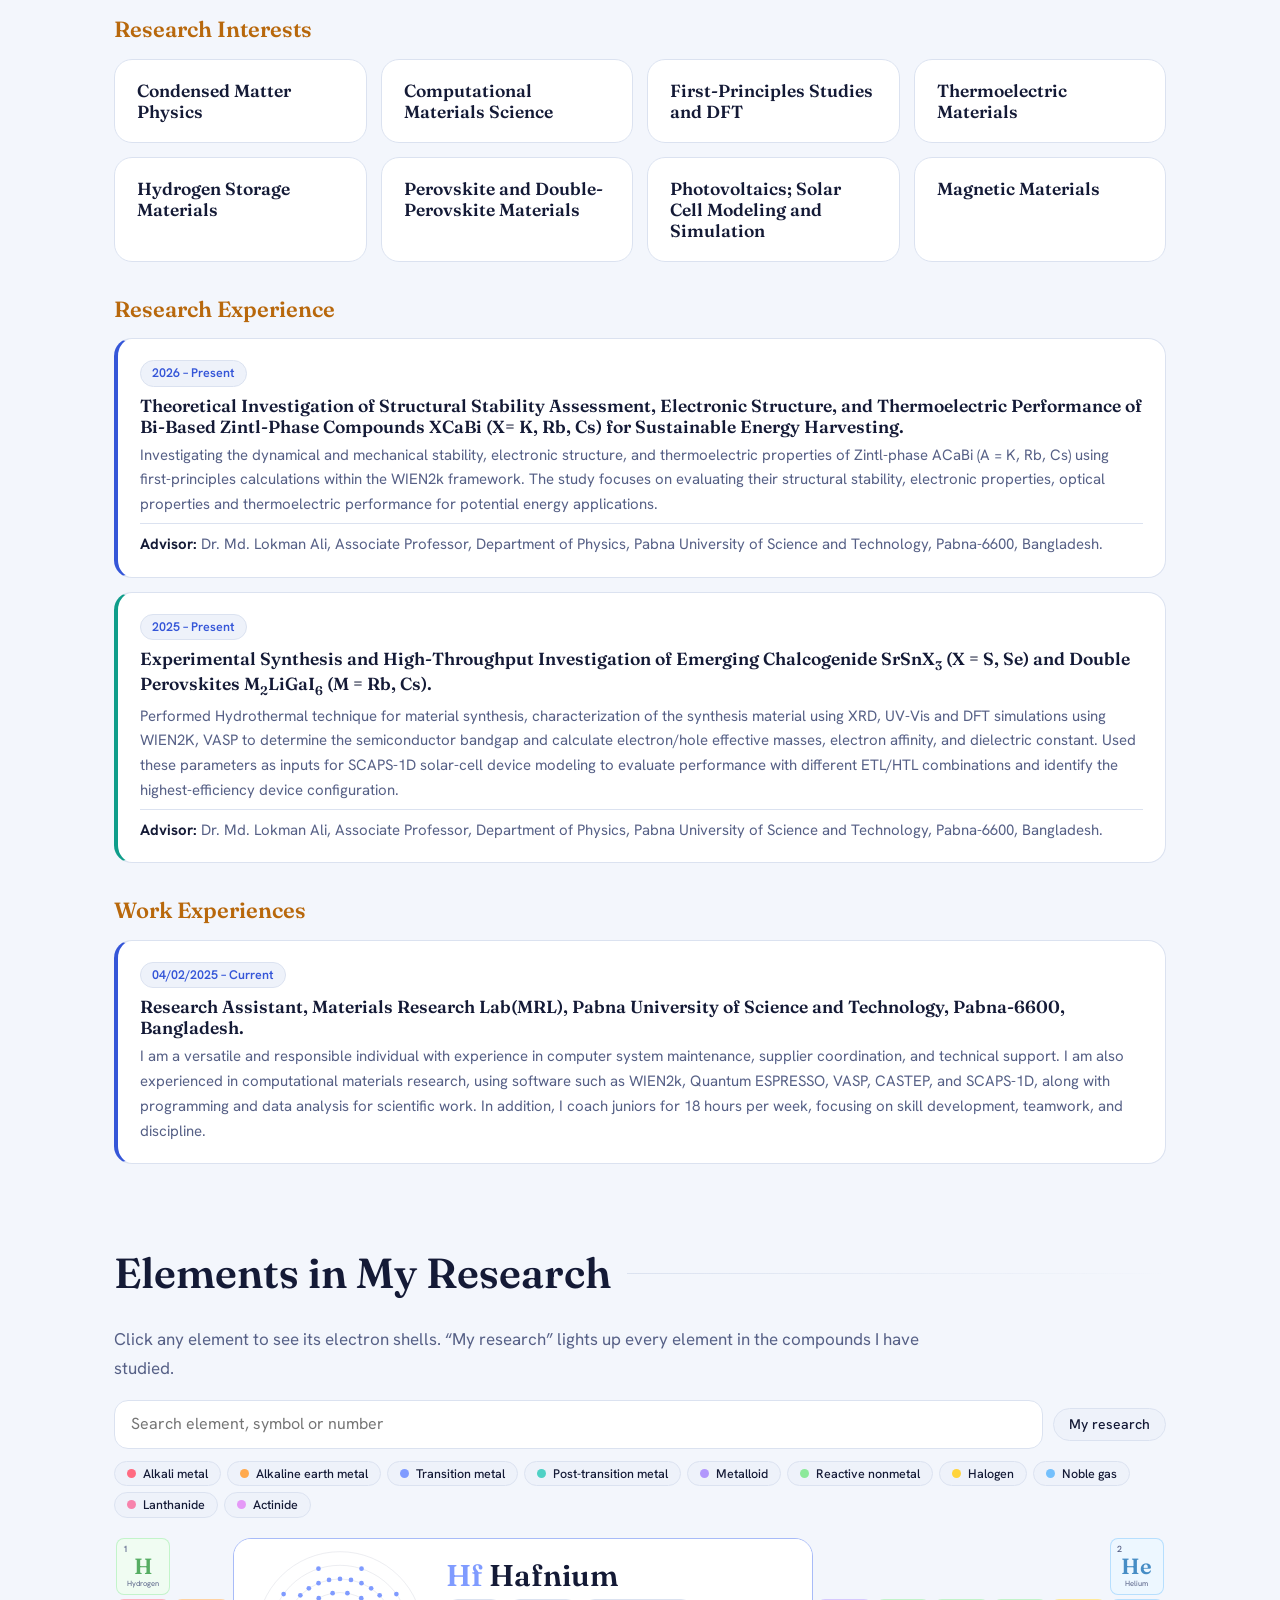
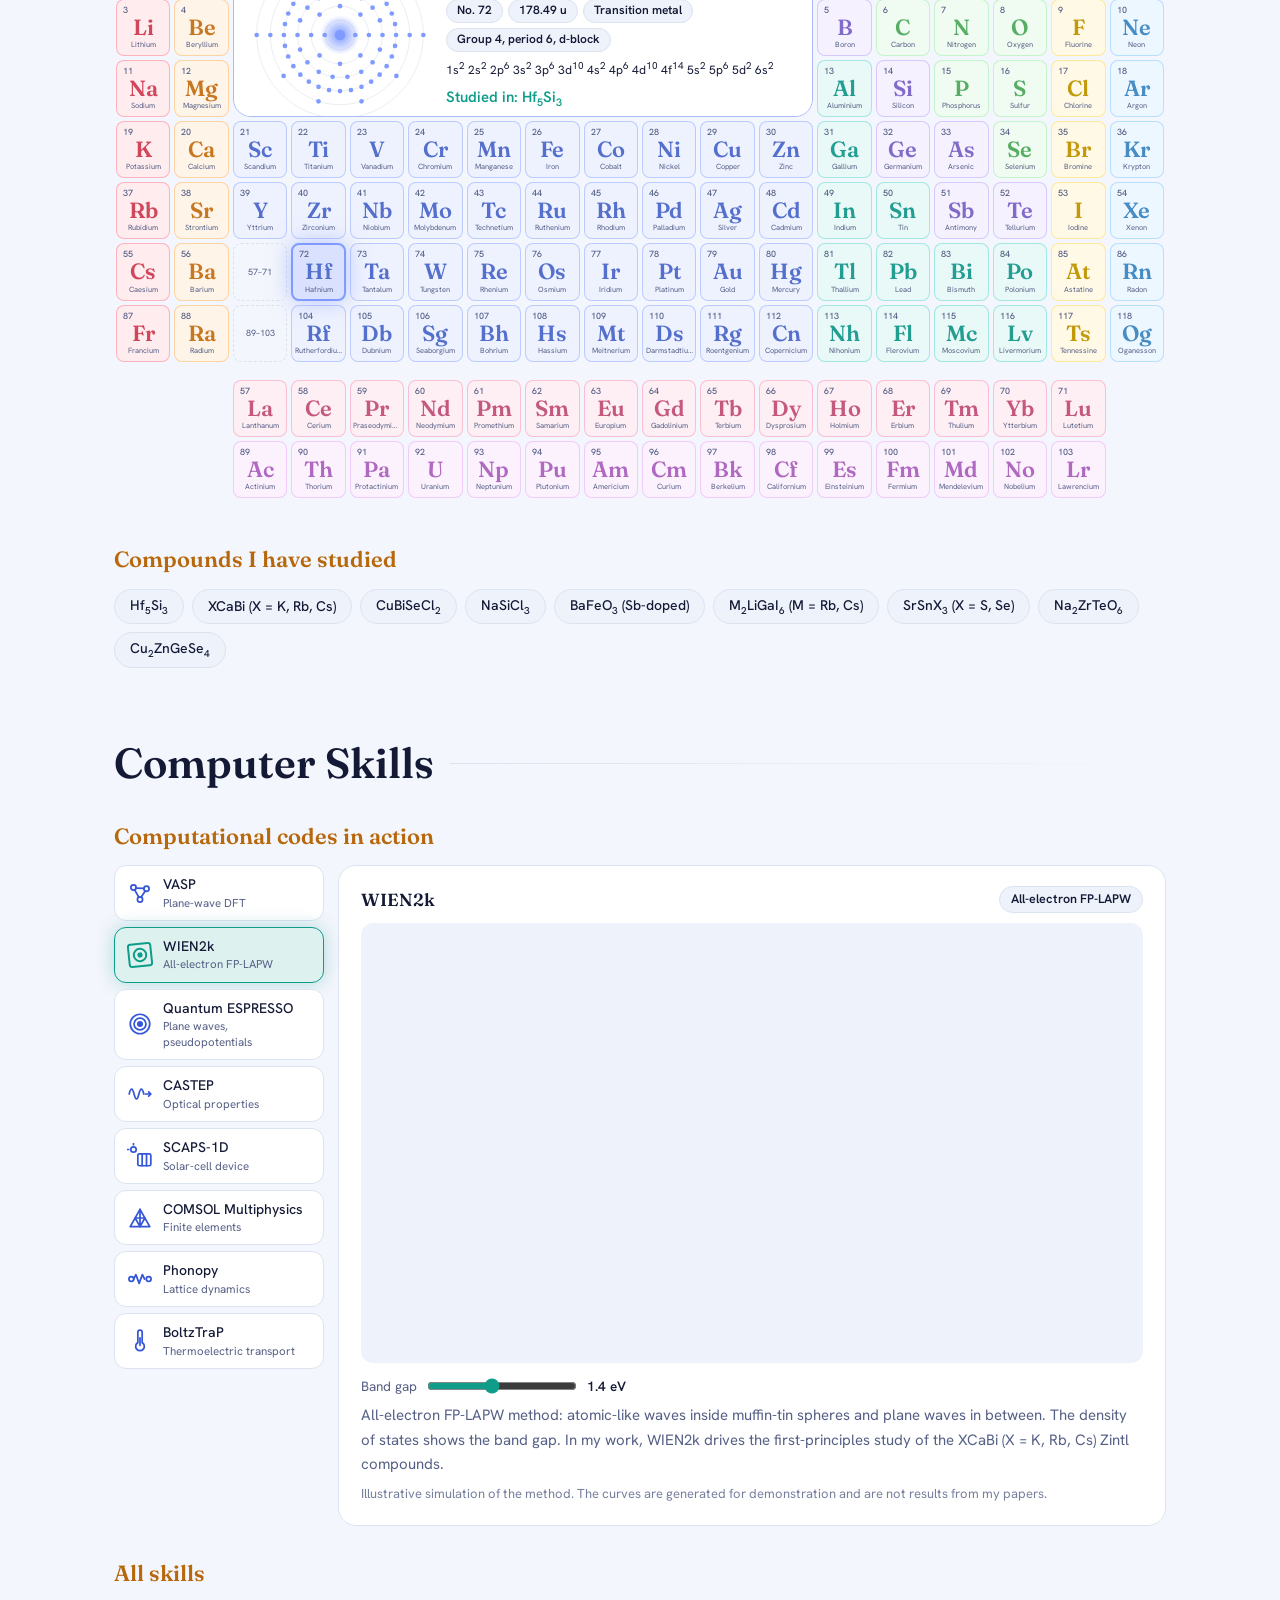
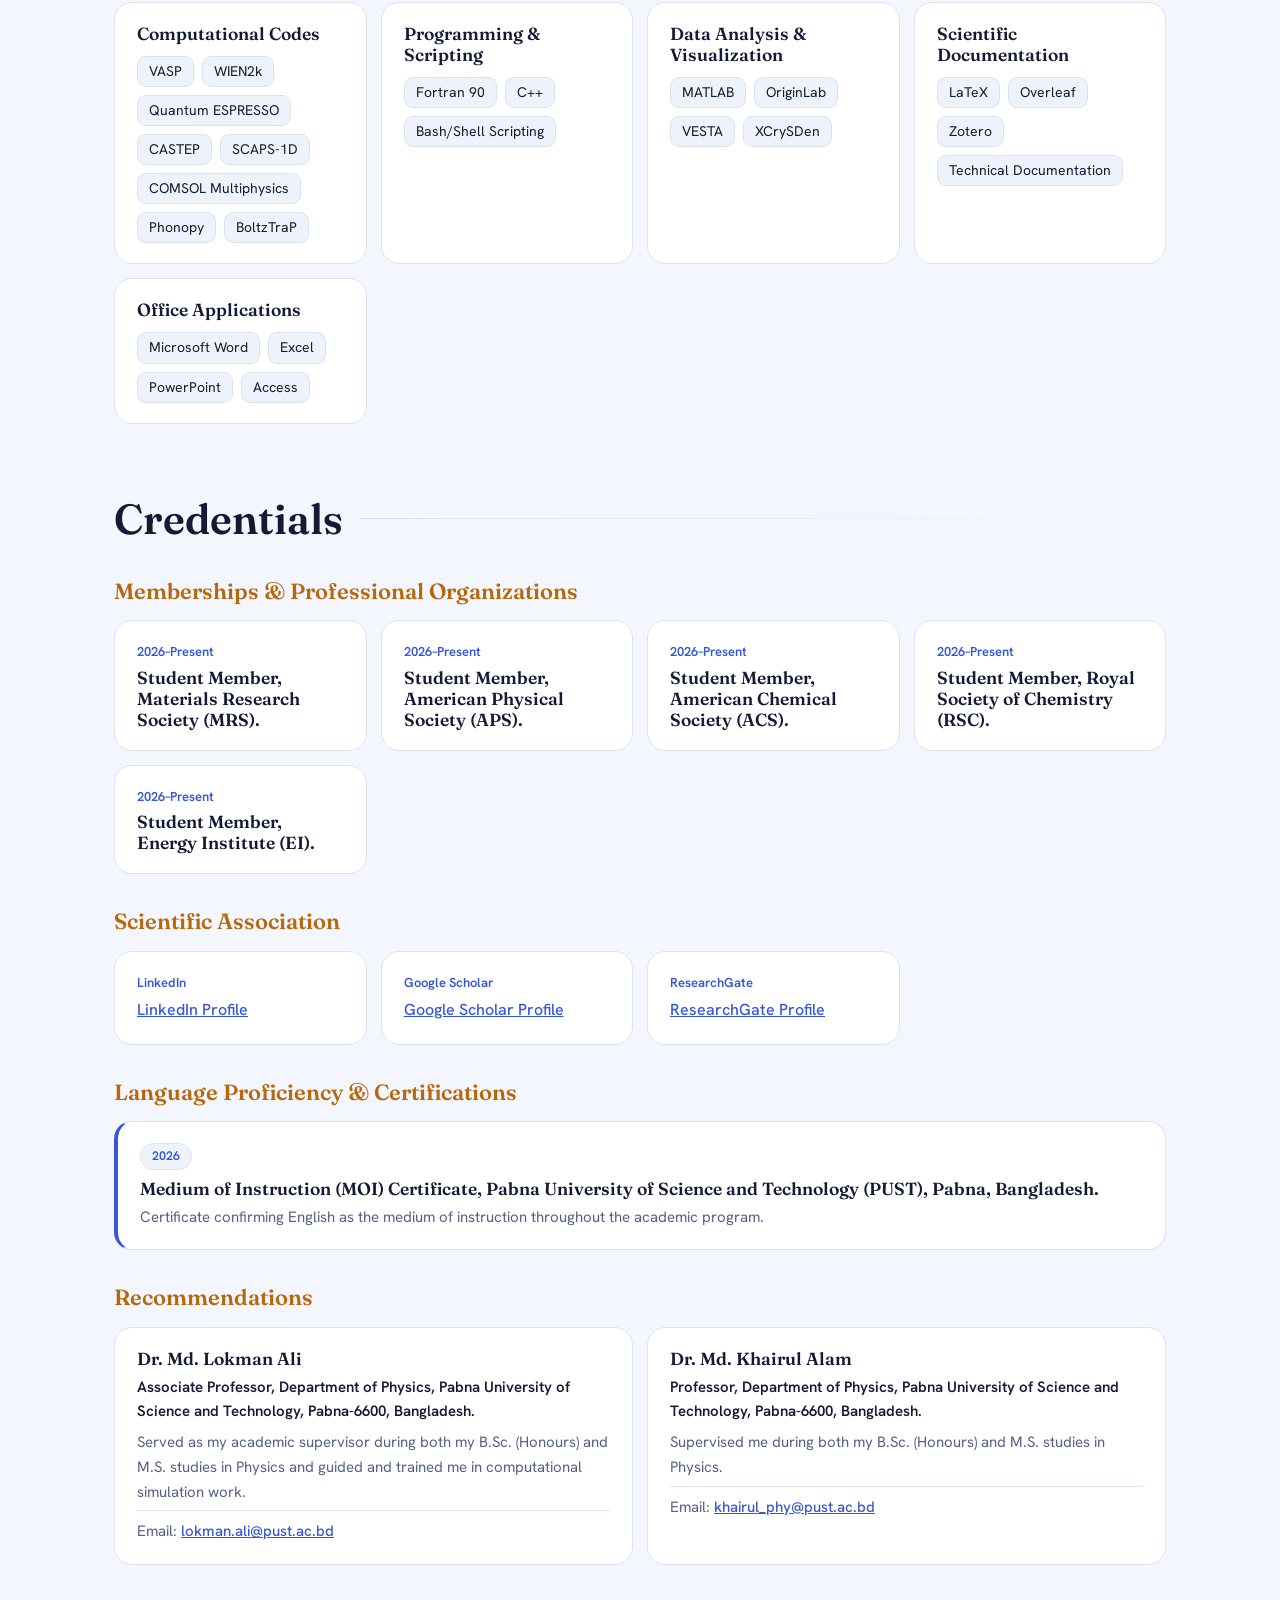
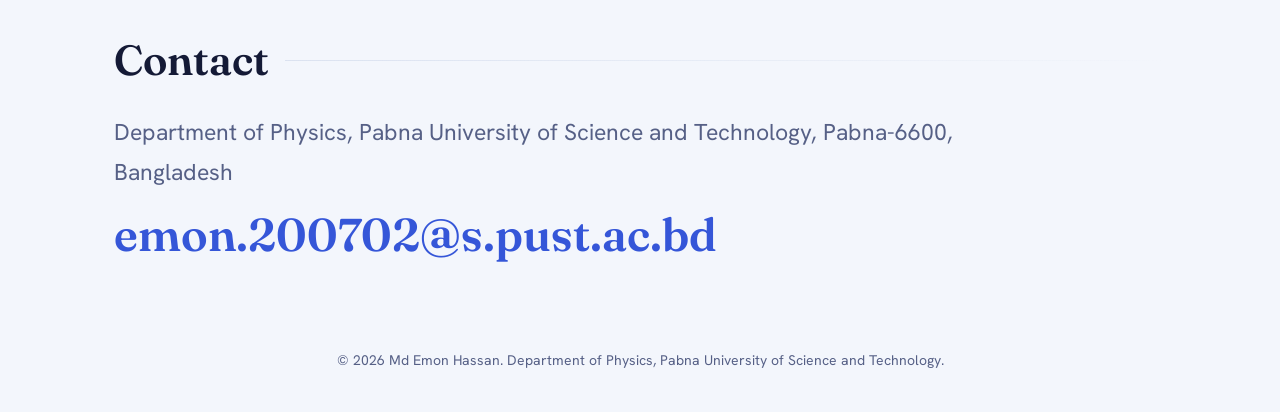
==== commit 86413d63: "Update index.html" ====
--- a/index.html
+++ b/index.html
@@ -34,7 +34,7 @@
     <div class="cta"><a class="btn" id="cv" download>Download CV</a><a class="btn g" id="mail"></a></div>
     <div class="chips" id="links"></div>
   </div>
-  <div class="vis effect-6"><div class="halo"></div><div class="rays"></div><canvas id="orb0" aria-hidden="true"></canvas><img class="ph" id="photo" alt="" decoding="async" fetchpriority="high"><div class="scan"></div></div>
+  <div class="vis effect-11"><div class="halo"></div><div class="rays"></div><canvas id="orb0" aria-hidden="true"></canvas><img class="ph" id="photo" alt="" decoding="async" fetchpriority="high"><div class="scan"></div></div>
   <div class="stats" id="stats"></div>
 </section>
 
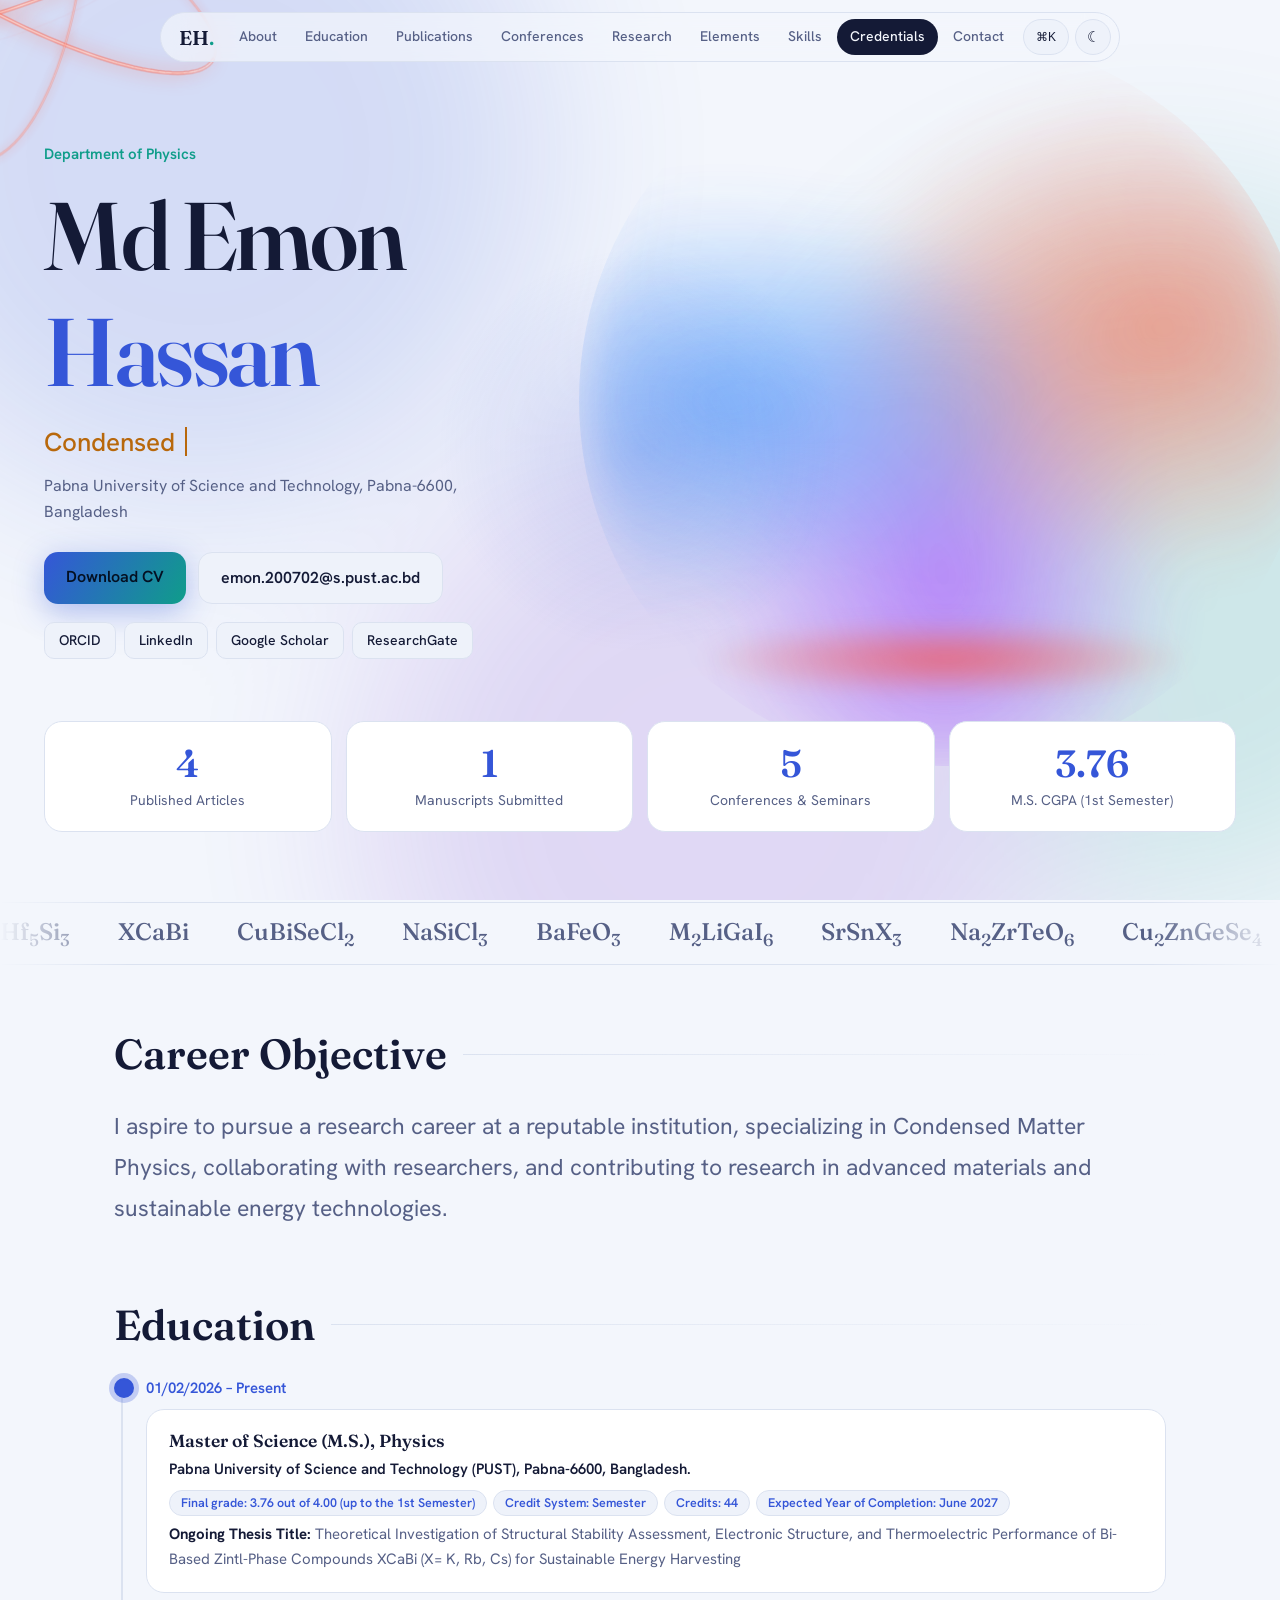
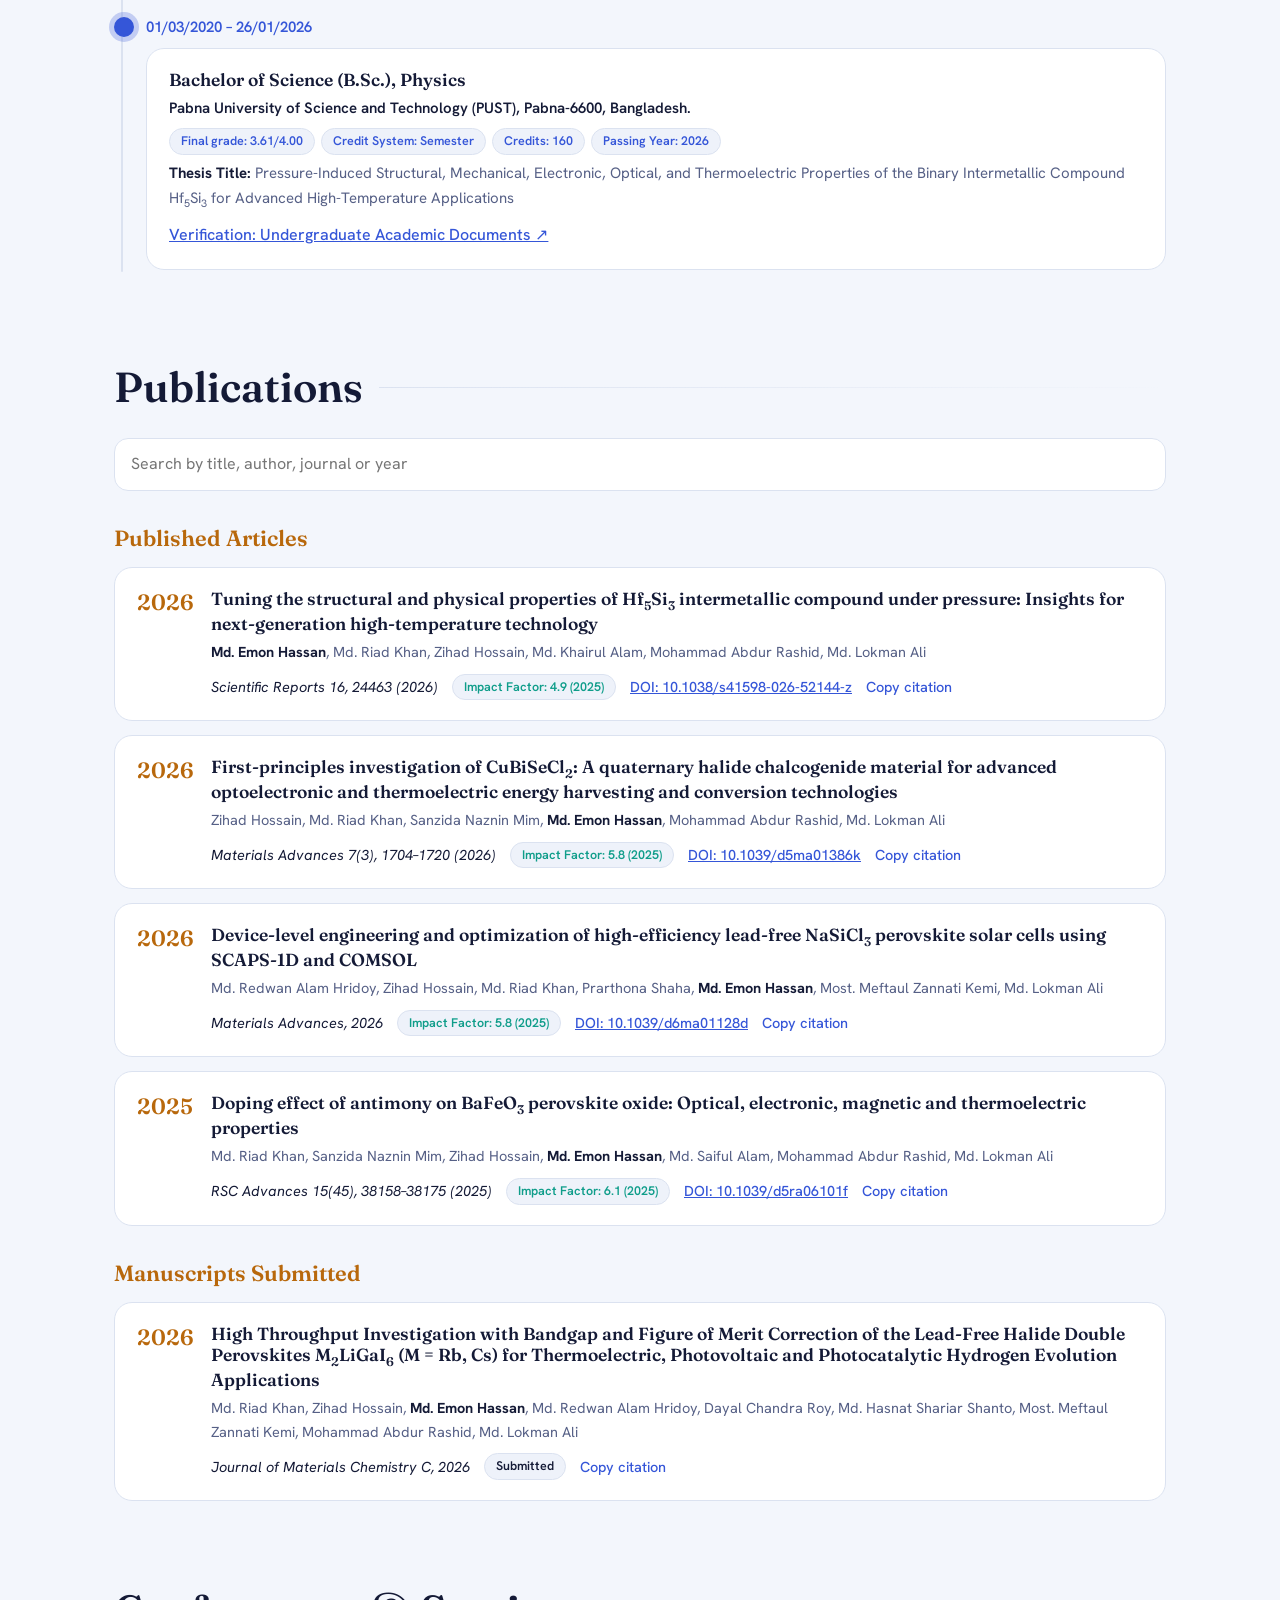
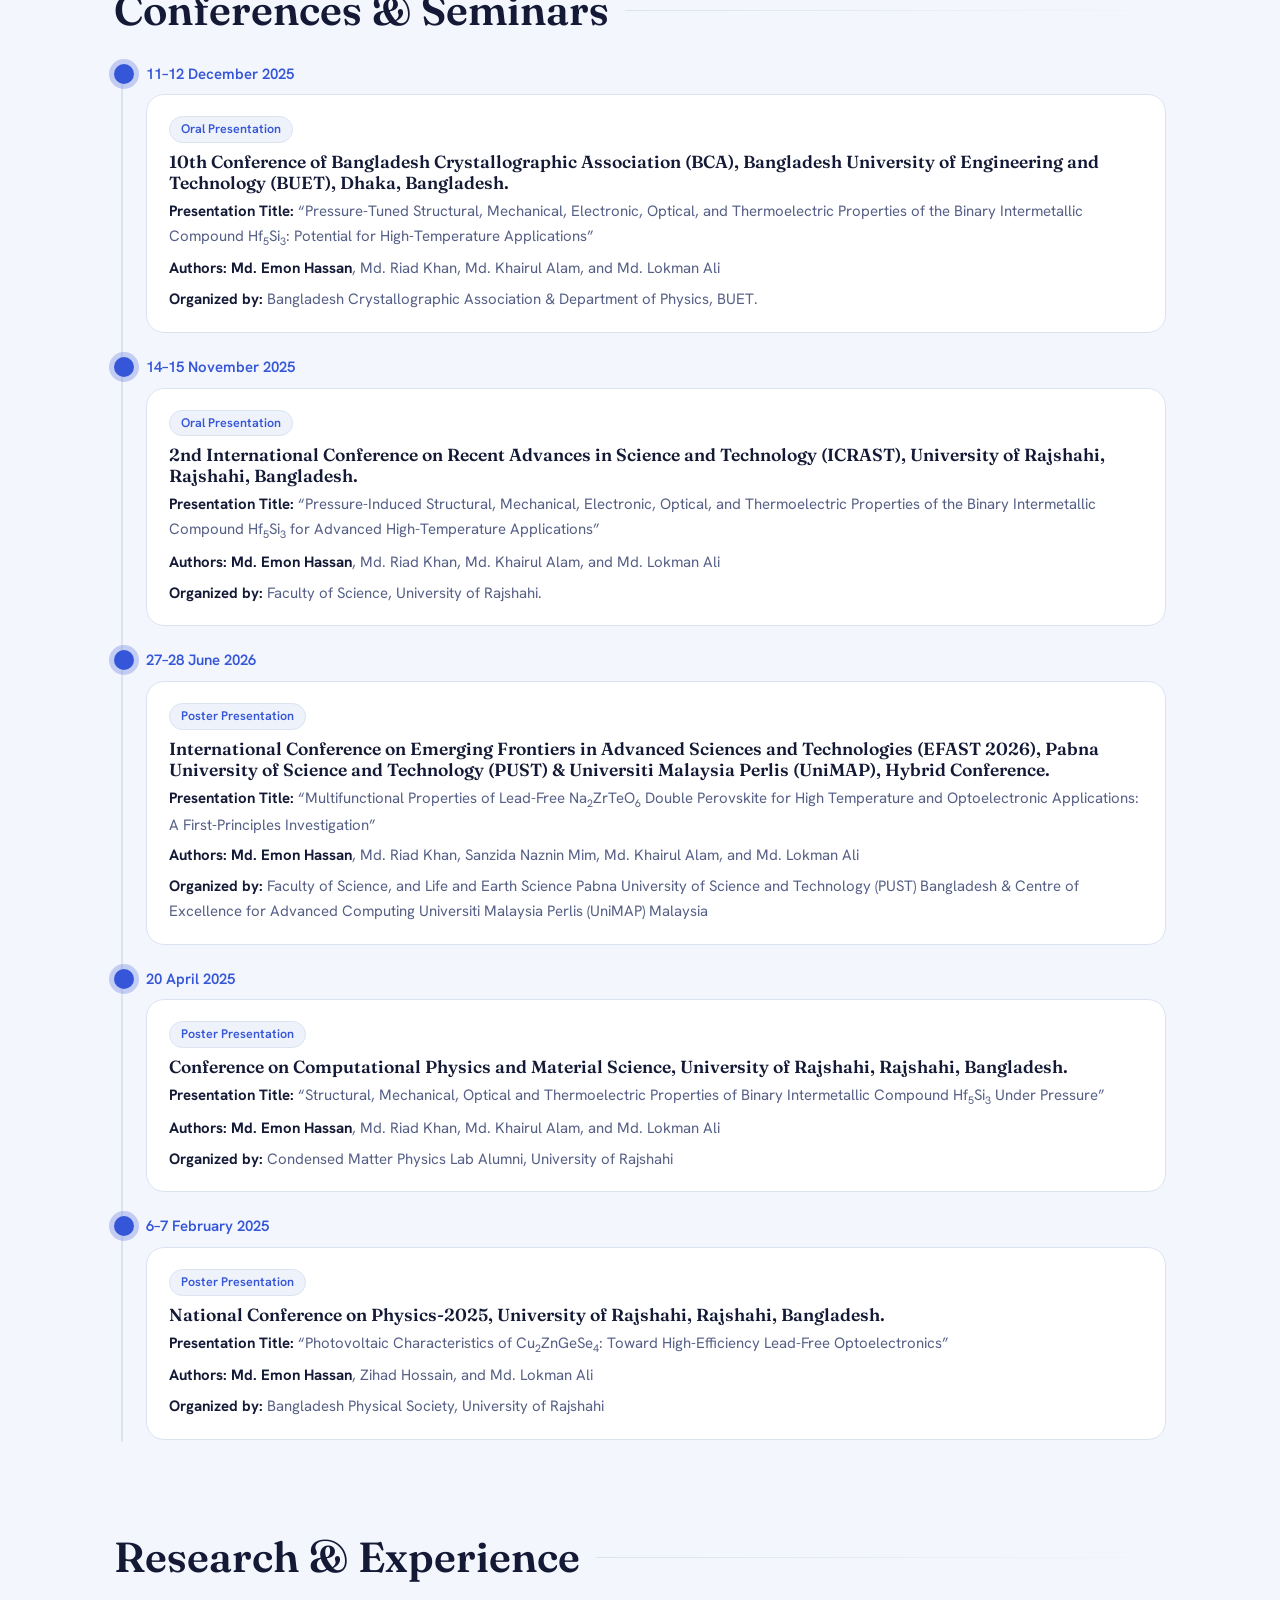
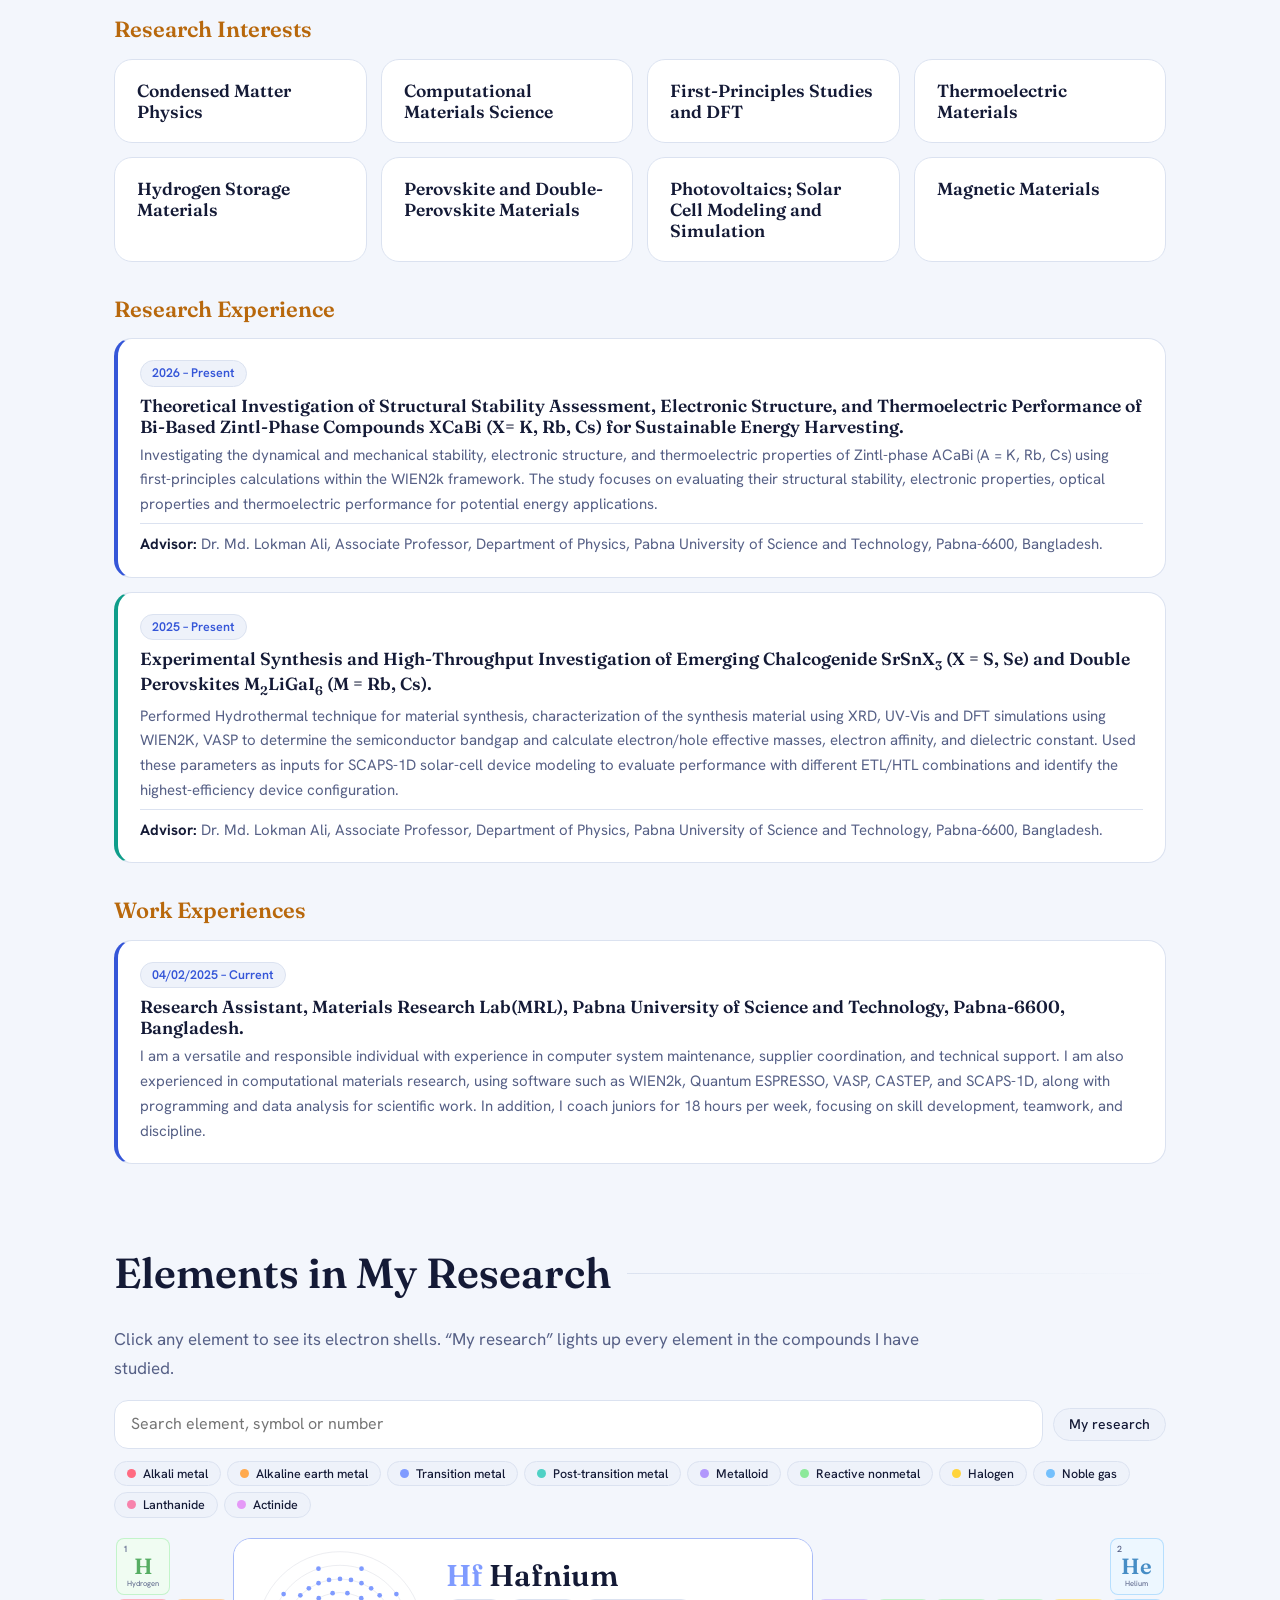
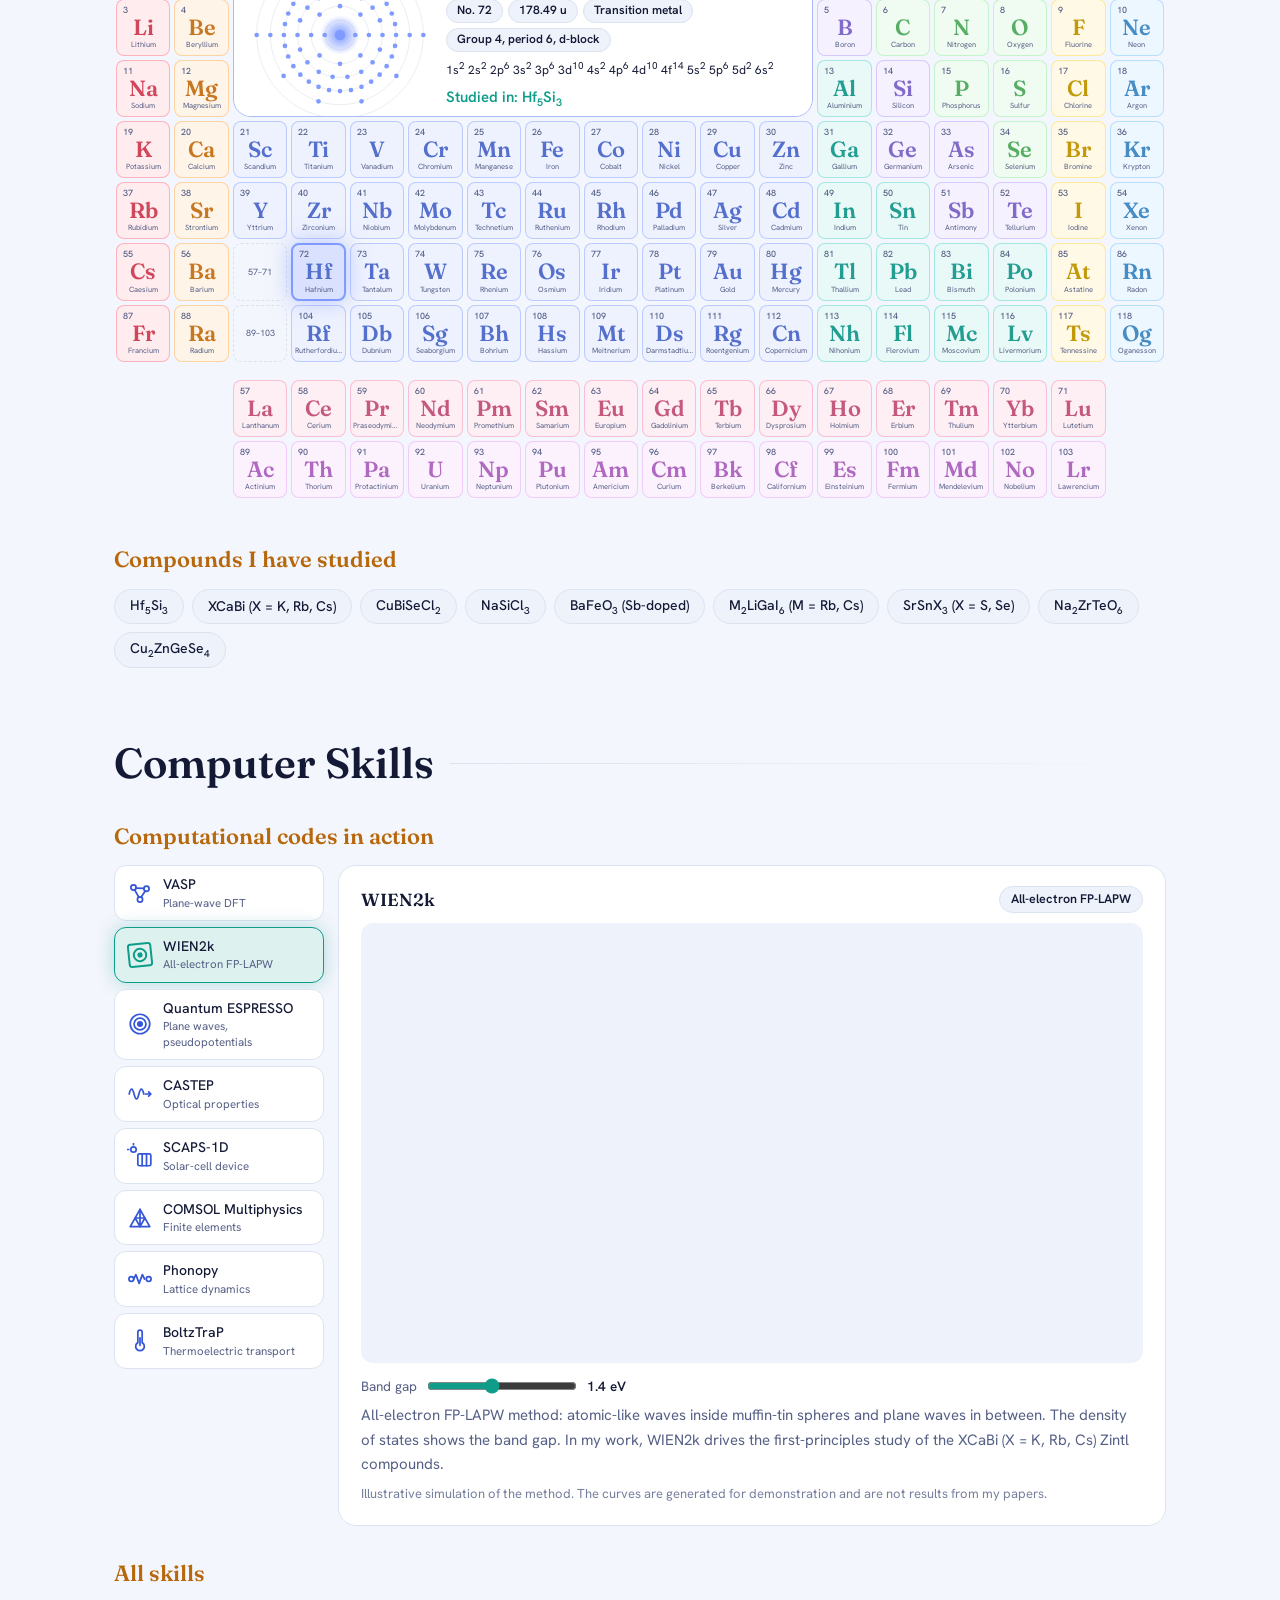
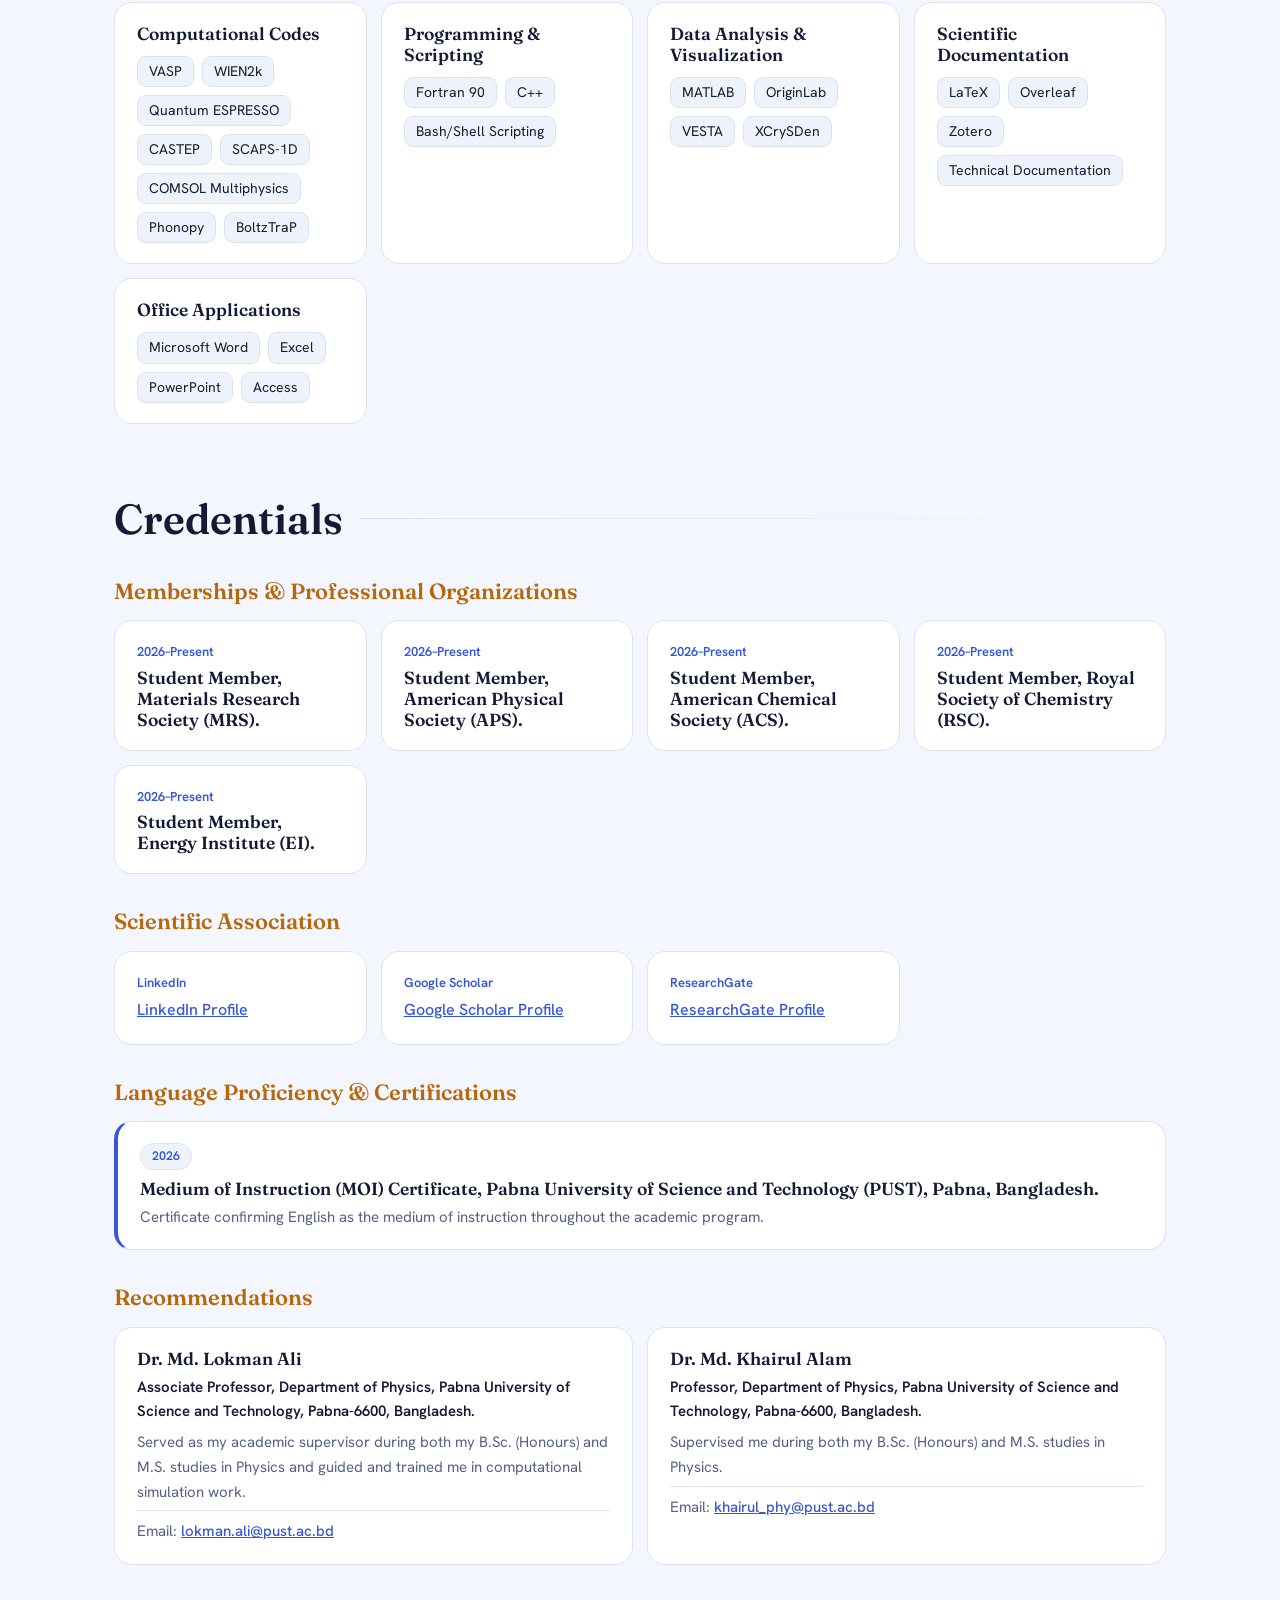
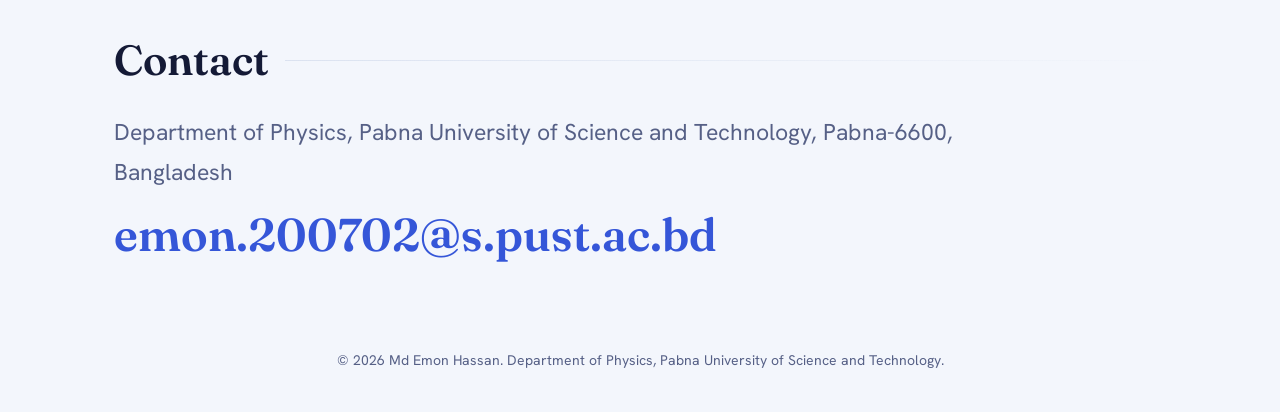
==== commit 07ff5c76: "Update index.html" ====
--- a/index.html
+++ b/index.html
@@ -34,7 +34,7 @@
     <div class="cta"><a class="btn" id="cv" download>Download CV</a><a class="btn g" id="mail"></a></div>
     <div class="chips" id="links"></div>
   </div>
-  <div class="vis effect-11"><div class="halo"></div><div class="rays"></div><canvas id="orb0" aria-hidden="true"></canvas><img class="ph" id="photo" alt="" decoding="async" fetchpriority="high"><div class="scan"></div></div>
+  <div class="vis effect-14"><div class="halo"></div><div class="rays"></div><canvas id="orb0" aria-hidden="true"></canvas><img class="ph" id="photo" alt="" decoding="async" fetchpriority="high"><div class="scan"></div></div>
   <div class="stats" id="stats"></div>
 </section>
 
